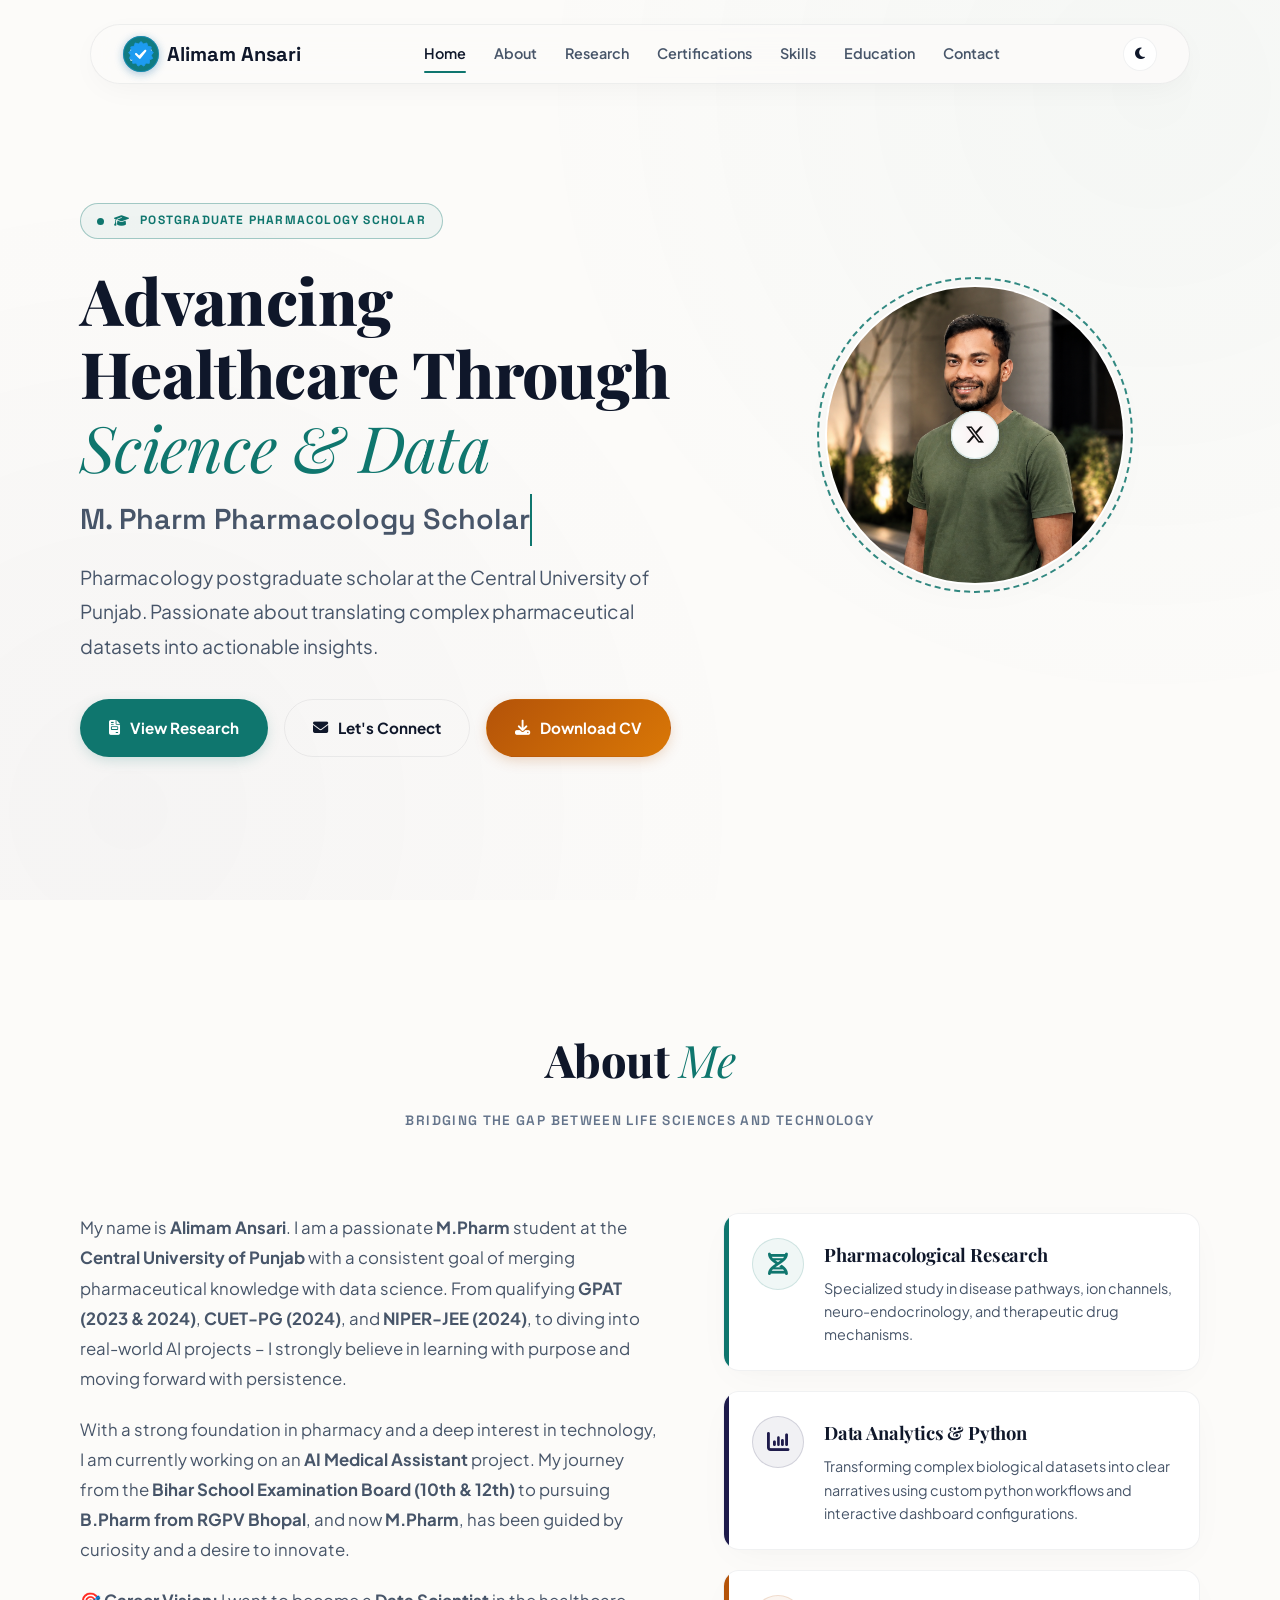
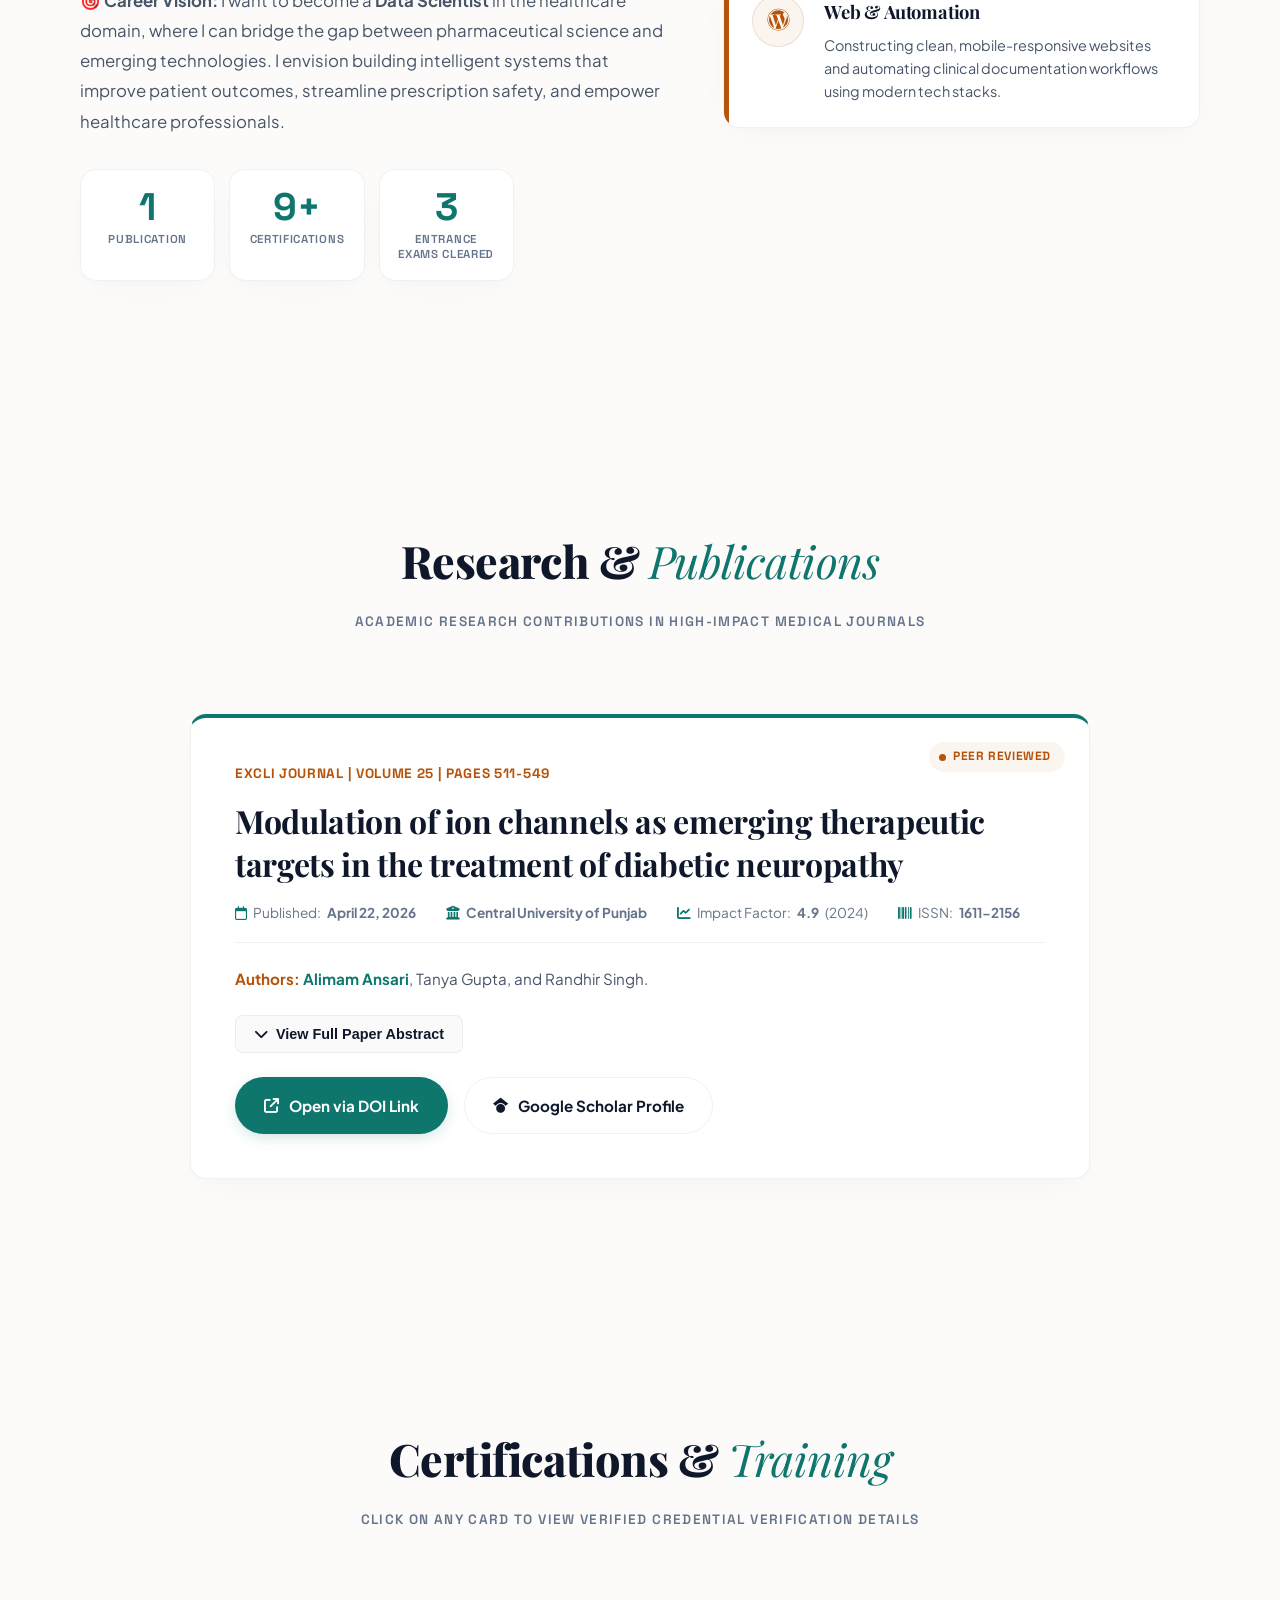
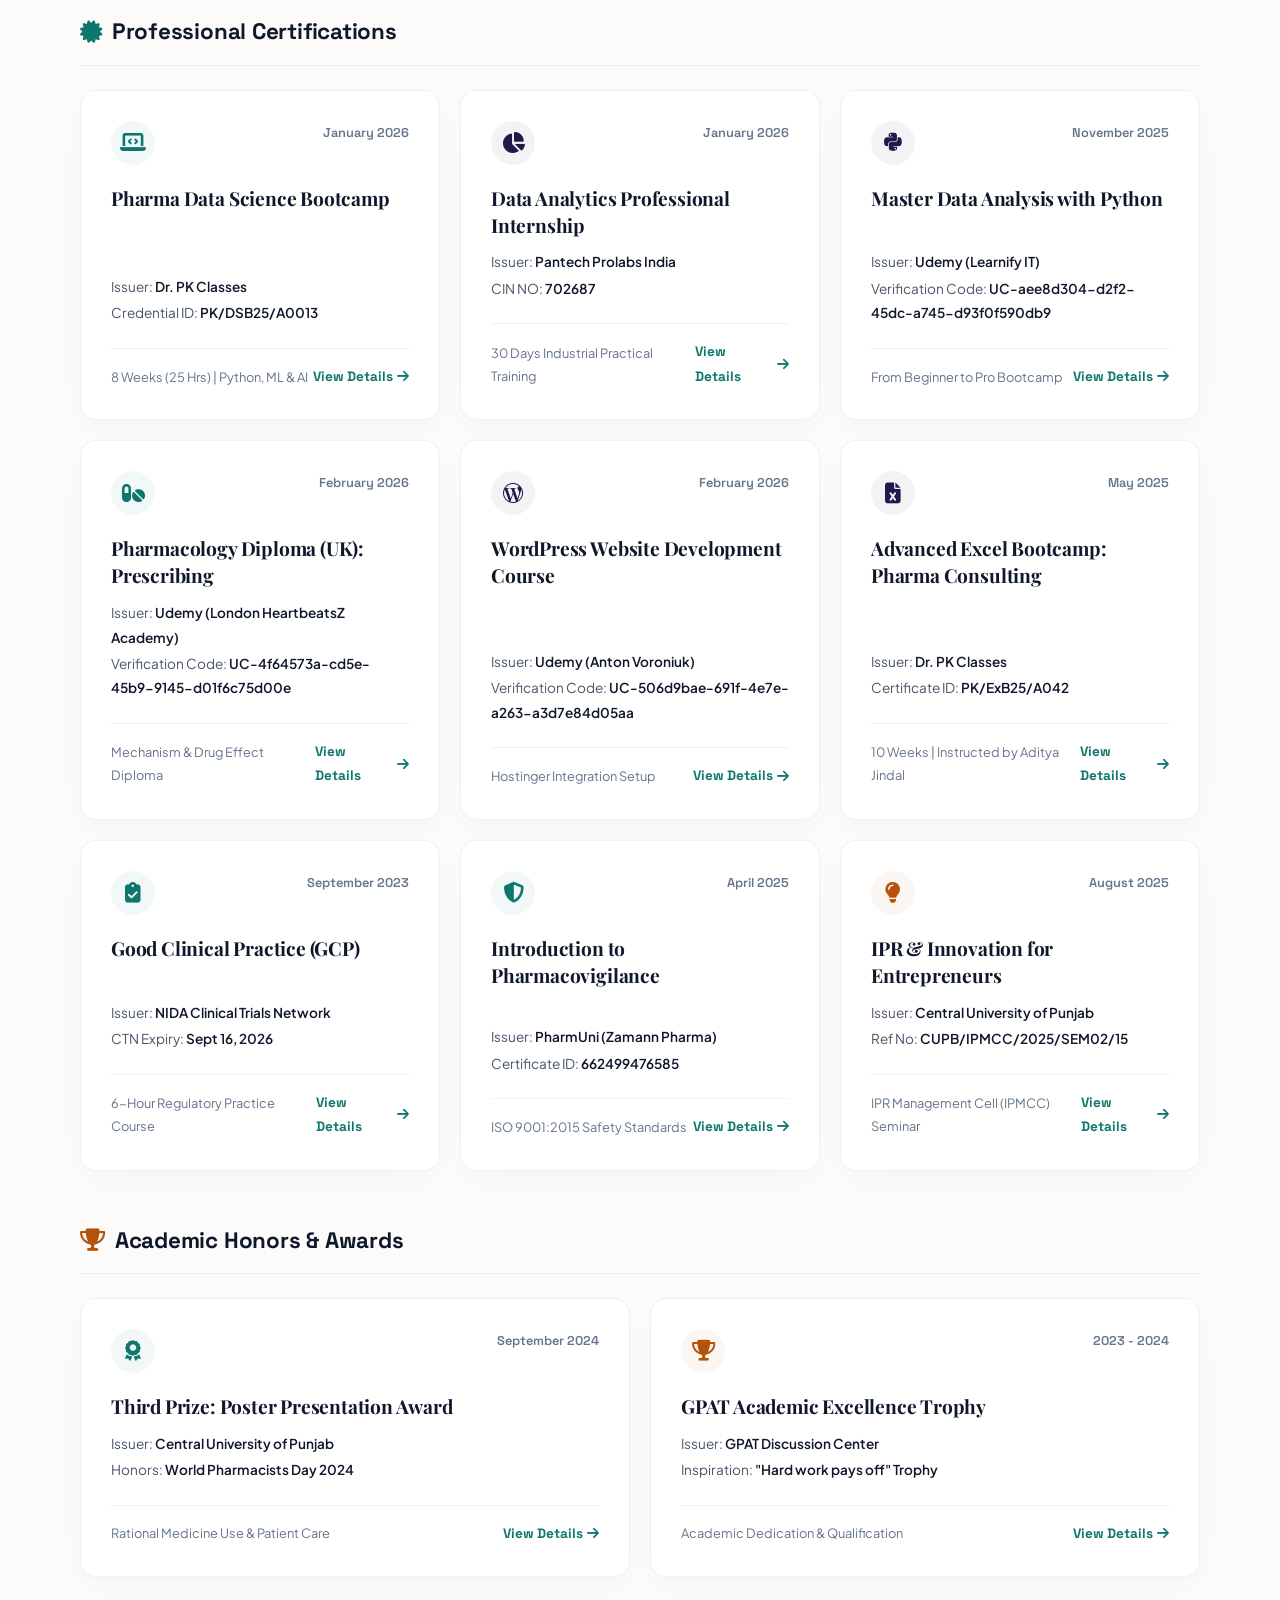
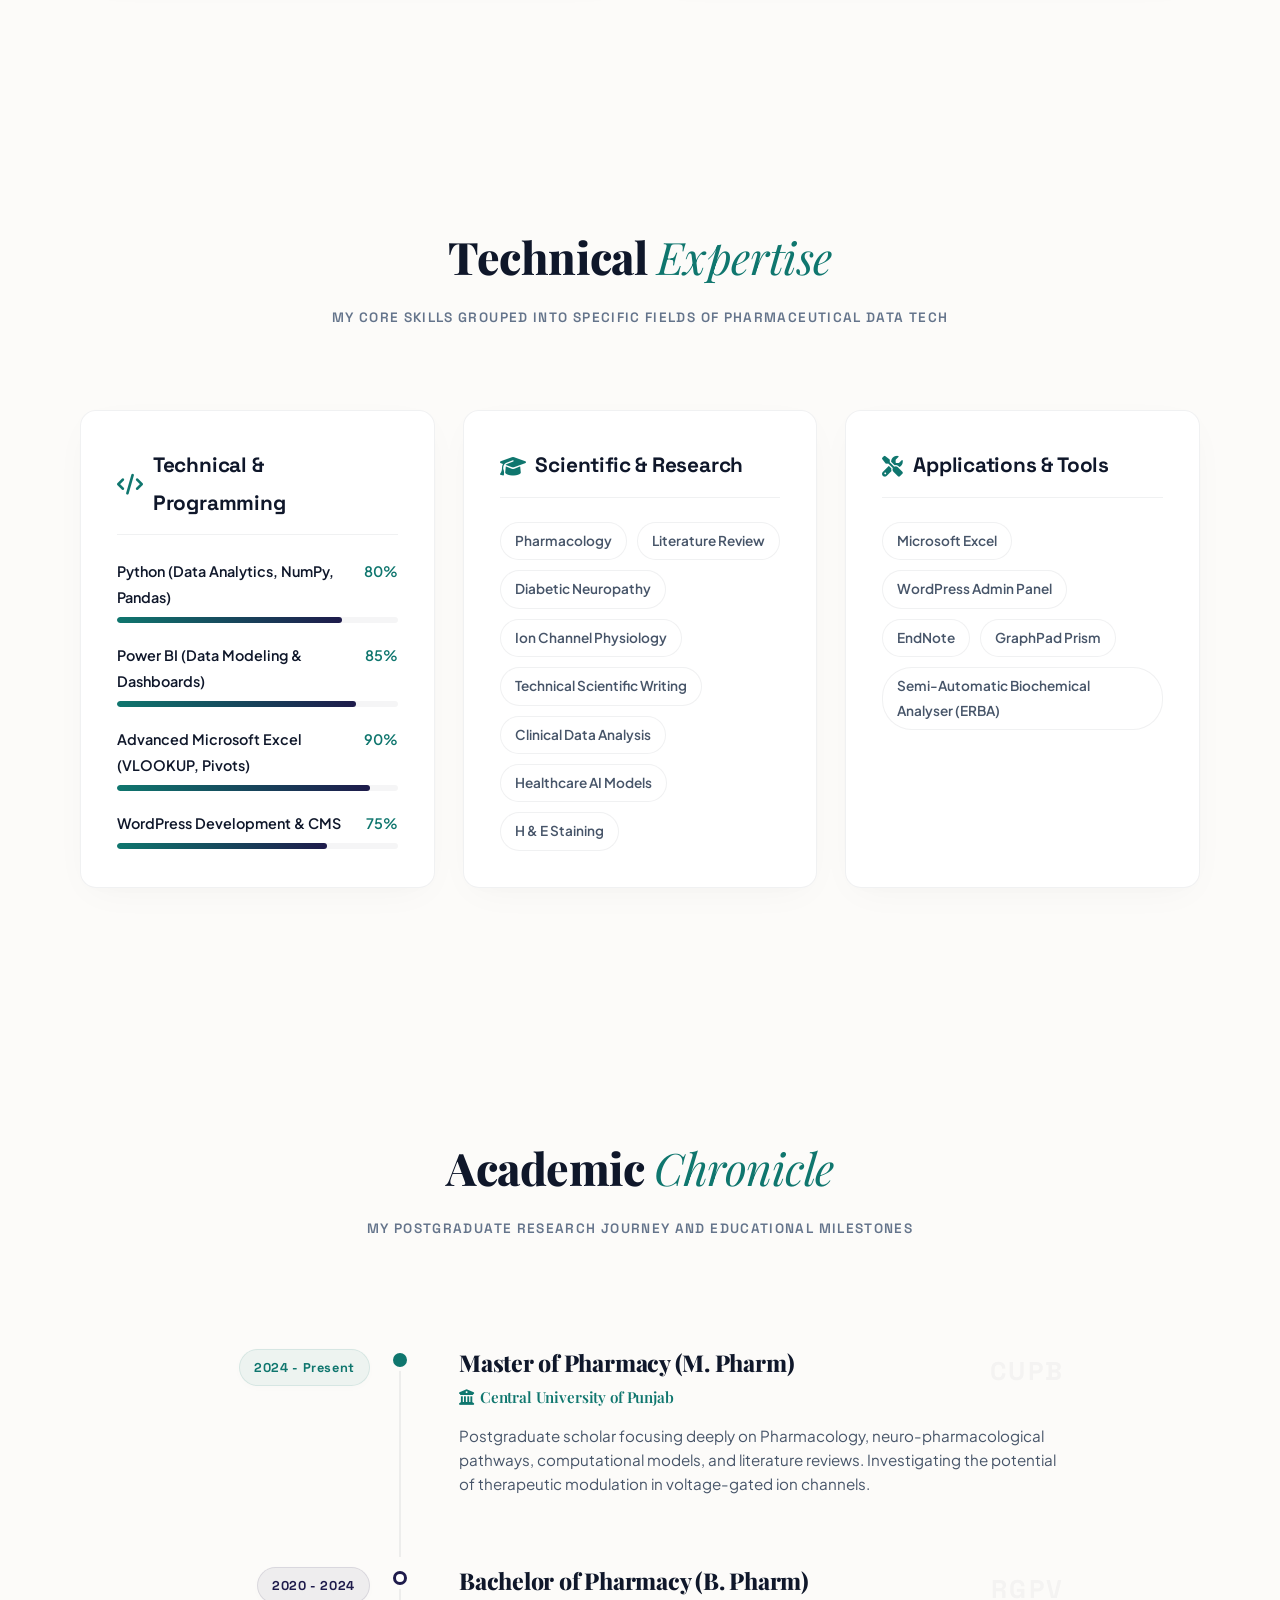
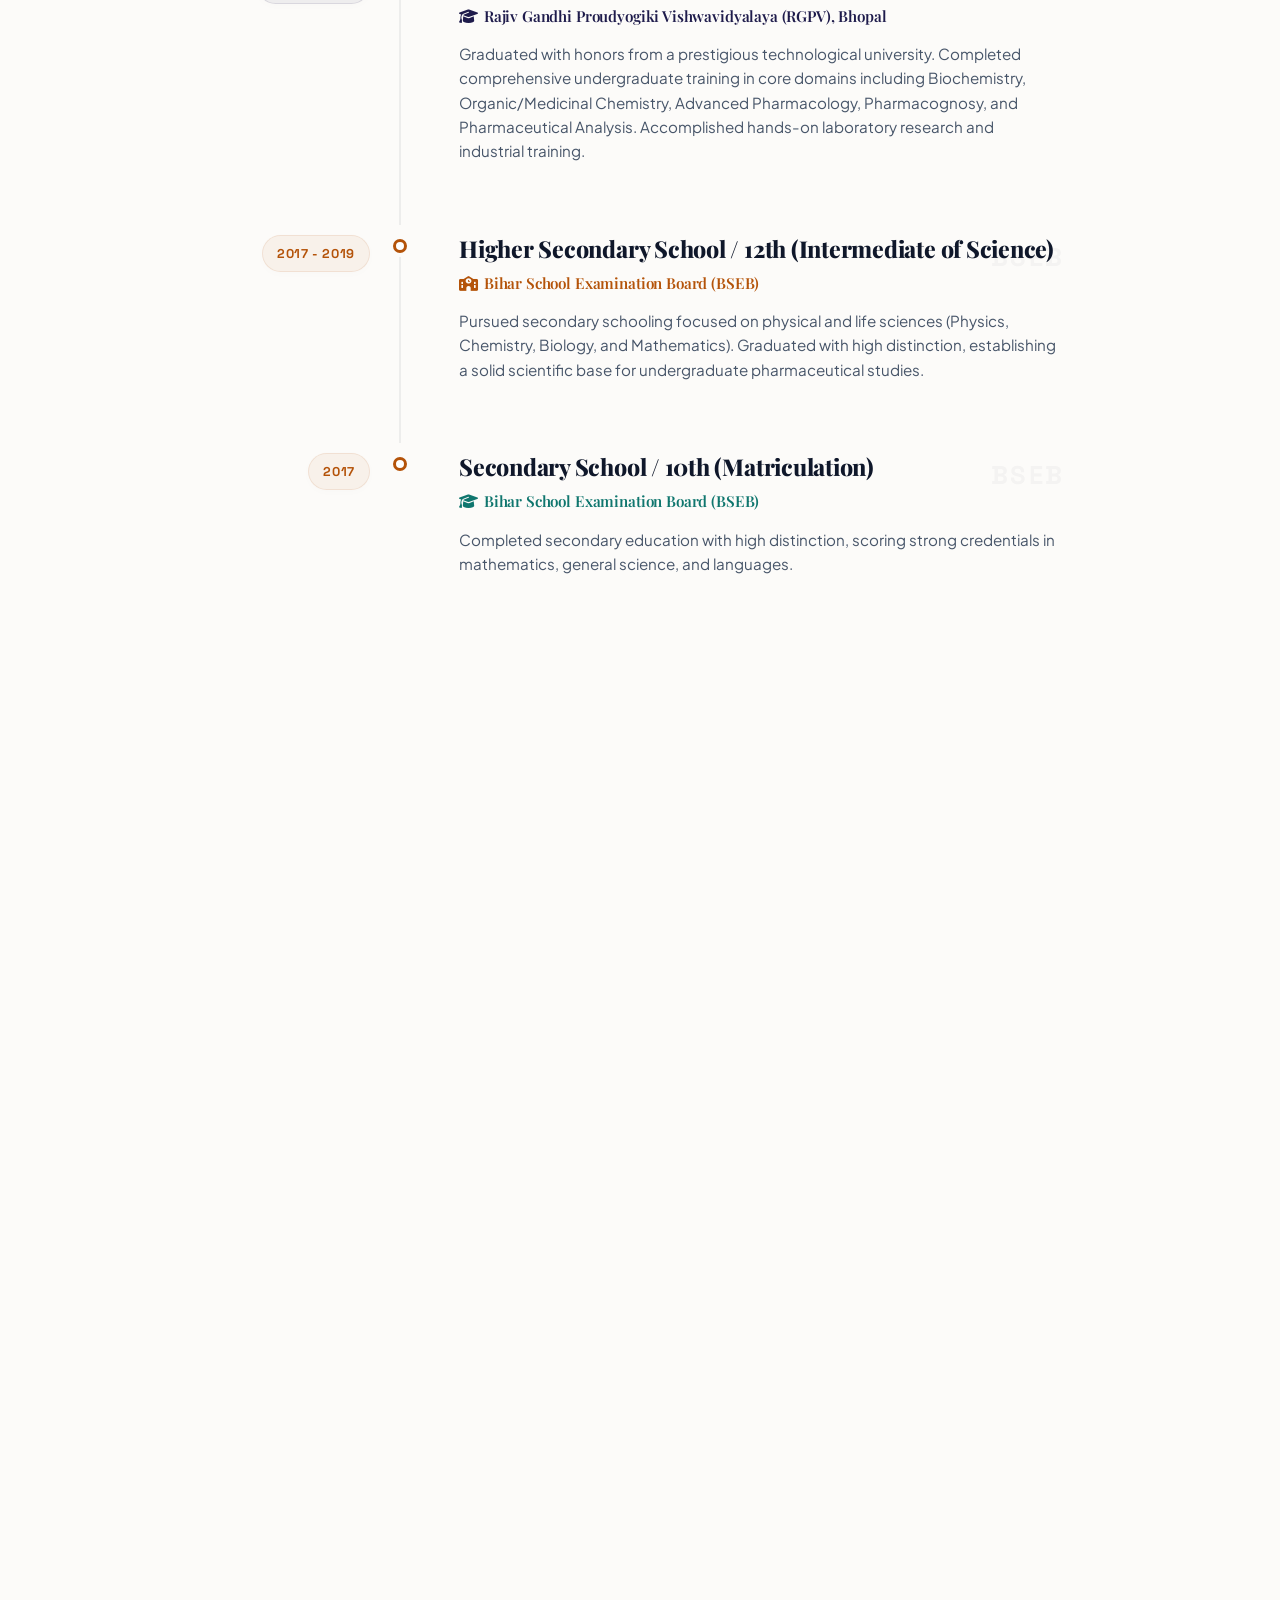
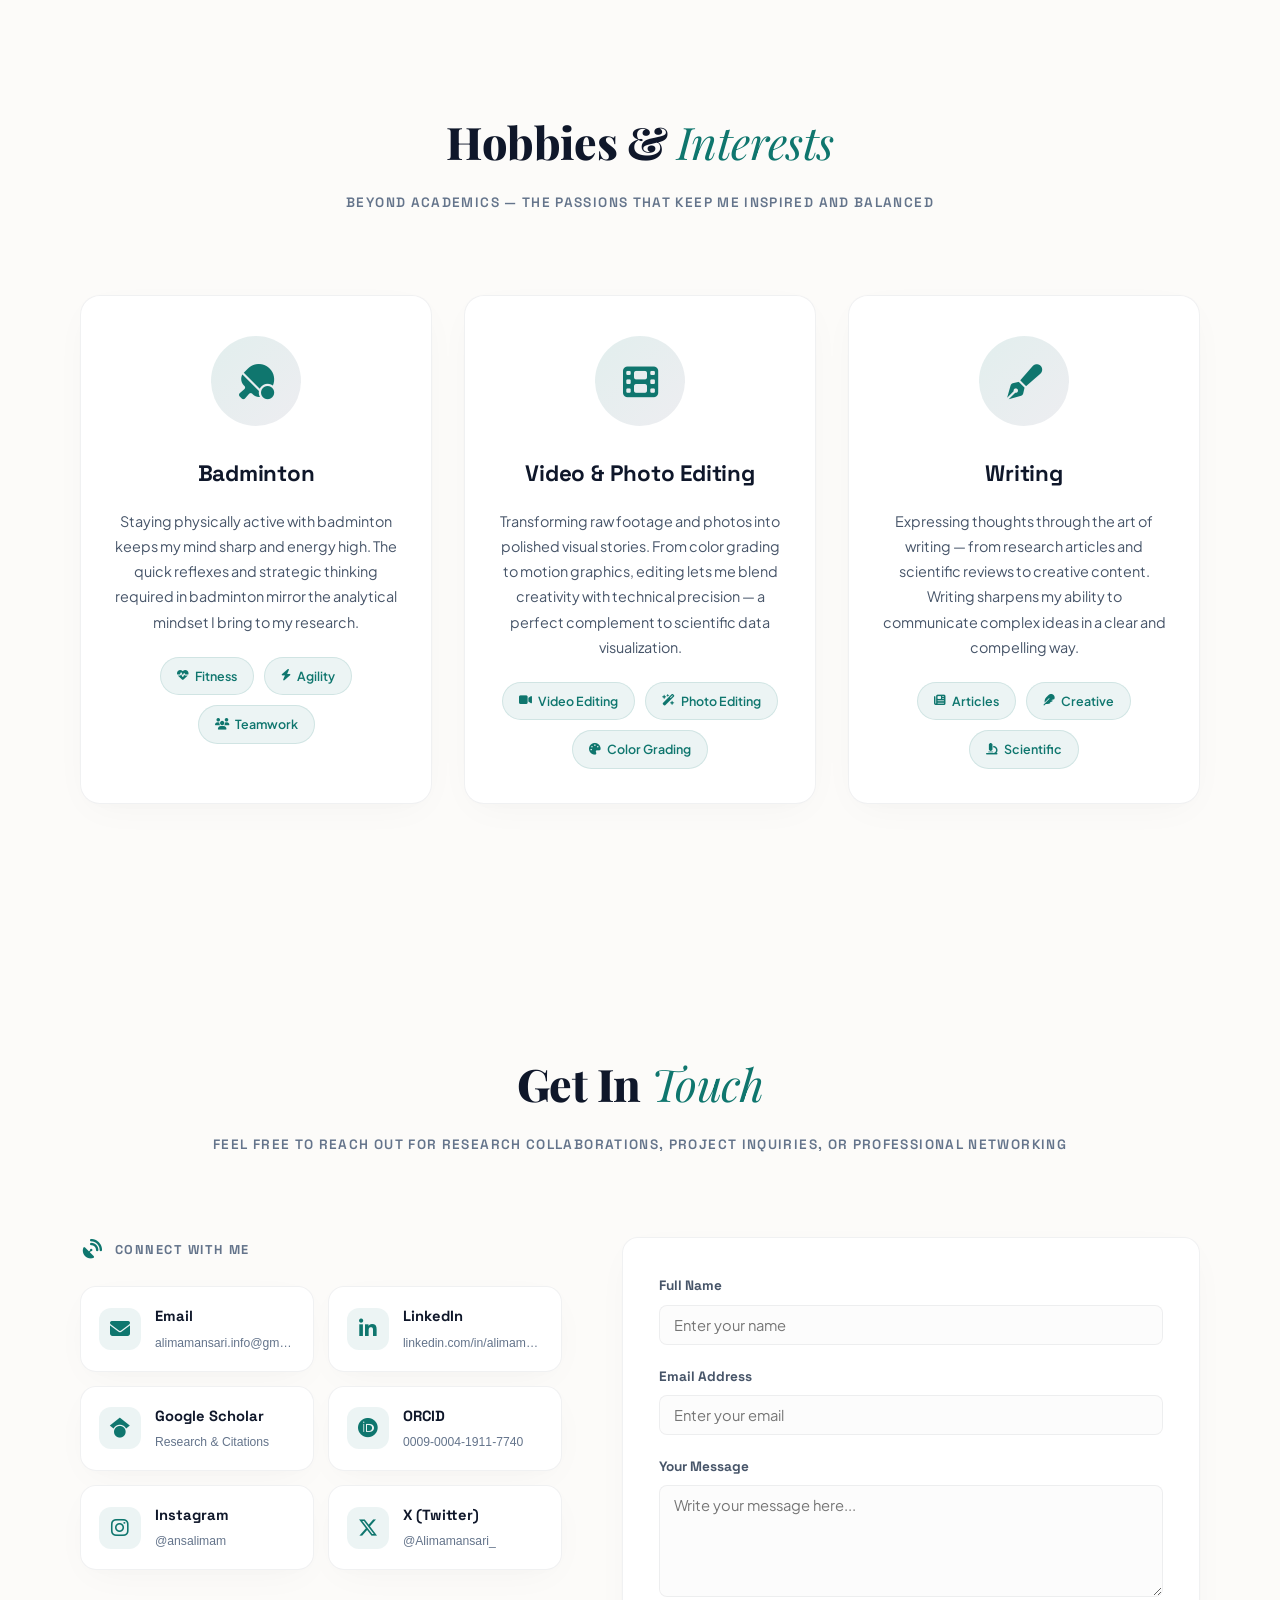
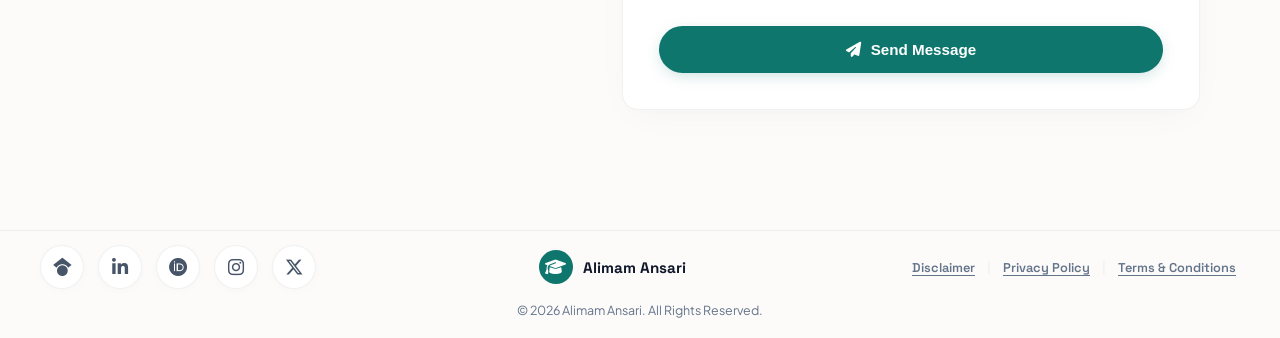
==== index.html @ 68d2ac51 "Fixed coin flip to guarantee Verified Tick shows on flip with silver shine" ====
<!DOCTYPE html>
<html lang="en" data-theme="light">
<head>
    <meta charset="UTF-8">
    <meta name="viewport" content="width=device-width, initial-scale=1.0">

    <!-- ═══ PRIMARY SEO ═══ -->
    <title>Alimam Ansari | Pharmacology Scholar & Healthcare Data Scientist</title>
    <meta name="description" content="Alimam Ansari — M.Pharm Pharmacology Scholar at Central University of Punjab. Published researcher (EXCLI Journal, IF 4.9), Data Analytics Specialist. Bridging pharmaceutical science with AI and data-driven healthcare innovation.">
    <meta name="keywords" content="Alimam Ansari, Pharmacology, M.Pharm, Central University of Punjab, CUPB, Data Science, Healthcare AI, EXCLI Journal, Drug Discovery, Python, Power BI, Diabetic Neuropathy, Ion Channels, Pharmaceutical Research, GPAT, NIPER">
    <meta name="author" content="Alimam Ansari">
    <meta name="robots" content="index, follow">
    <meta name="theme-color" content="#0d9488">
    <link rel="canonical" href="https://alimamansari.in/">

    <!-- ═══ OPEN GRAPH — Facebook / WhatsApp / LinkedIn ═══ -->
    <meta property="og:type" content="website">
    <meta property="og:url" content="https://alimamansari.in/">
    <meta property="og:title" content="Alimam Ansari | Pharmacology Scholar & Healthcare Data Scientist">
    <meta property="og:description" content="Published M.Pharm researcher at CUPB. EXCLI Journal publication (IF 4.9). Specializing in ion channel pharmacology, data analytics, and healthcare AI.">
    <meta property="og:image" content="https://alimamansari.in/og-image.jpg">
    <meta property="og:image:width" content="1200">
    <meta property="og:image:height" content="630">
    <meta property="og:locale" content="en_IN">
    <meta property="og:site_name" content="Alimam Ansari Portfolio">

    <!-- ═══ TWITTER / X CARD ═══ -->
    <meta name="twitter:card" content="summary_large_image">
    <meta name="twitter:site" content="@Alimamansari_">
    <meta name="twitter:creator" content="@Alimamansari_">
    <meta name="twitter:title" content="Alimam Ansari | Pharmacology Scholar & Healthcare Data Scientist">
    <meta name="twitter:description" content="Published M.Pharm researcher at CUPB. EXCLI Journal (IF 4.9). Ion channel pharmacology, data analytics & healthcare AI.">
    <meta name="twitter:image" content="https://alimamansari.in/og-image.jpg">

    <!-- ═══ STRUCTURED DATA — Google Rich Results ═══ -->
    <script type="application/ld+json">
    {
        "@context": "https://schema.org",
        "@type": "Person",
        "name": "Alimam Ansari",
        "jobTitle": "Postgraduate Pharmacology Scholar & Data Analytics Specialist",
        "affiliation": {
            "@type": "EducationalOrganization",
            "name": "Central University of Punjab",
            "url": "https://cup.edu.in"
        },
        "url": "https://alimamansari.in/",
        "email": "alimamansari.info@gmail.com",
        "sameAs": [
            "https://www.linkedin.com/in/alimamansari",
            "https://scholar.google.com/citations?user=j1bu0HcAAAAJ",
            "https://orcid.org/0009-0004-1911-7740",
            "https://x.com/Alimamansari_",
            "https://www.instagram.com/ansalimam"
        ],
        "knowsAbout": ["Pharmacology", "Data Science", "Healthcare AI", "Ion Channel Biology", "Python", "Power BI"],
        "alumniOf": {
            "@type": "EducationalOrganization",
            "name": "Rajiv Gandhi Proudyogiki Vishwavidyalaya",
            "url": "https://www.rgpv.ac.in"
        }
    }
    </script>

    <!-- Font Awesome Icons -->
    <link rel="stylesheet" href="https://cdnjs.cloudflare.com/ajax/libs/font-awesome/6.5.2/css/all.min.css">
    <!-- Custom CSS Styling -->
    <link rel="stylesheet" href="styles.css?v=1.0.9">
</head>
<body>

    <!-- Ambient Animated Mesh Background -->
    <div class="mesh-bg">
        <div class="mesh-circle circle-1"></div>
        <div class="mesh-circle circle-2"></div>
        <div class="mesh-circle circle-3"></div>
    </div>

    <!-- Scroll Progress Bar -->
    <div class="scroll-progress-bar" id="scrollProgressBar"></div>

    <!-- Back to Top Button -->
    <button class="back-to-top" id="backToTop" title="Back to top">
        <i class="fa-solid fa-arrow-up"></i>
    </button>

    <!-- Navigation Header -->
    <header class="header" id="header">
        <a href="#hero" class="logo">
            <div class="logo-flipper" aria-label="Alimam Ansari Emblem">
                <div class="flipper-inner">
                    <div class="flipper-front" title="Pharmacology Scholar">
                        <i class="fa-solid fa-graduation-cap"></i>
                    </div>
                    <div class="flipper-back" title="Verified Profile">
                        <svg viewBox="0 0 24 24" aria-label="Verified account" role="img" width="26" height="26" style="flex-shrink: 0;"><polygon fill="#1d9bf0" stroke="#1d9bf0" stroke-width="0.8" stroke-linejoin="round" points="12,0.5 14.27,2.78 17.34,1.82 18.3,4.89 21.46,5.47 20.88,8.63 23.42,10.61 21.43,13.15 22.75,16.08 19.82,17.4 19.63,20.61 16.41,20.41 14.75,23.17 12,21.5 9.25,23.17 7.59,20.41 4.37,20.61 4.18,17.4 1.25,16.08 2.57,13.15 0.58,10.61 3.12,8.63 2.54,5.47 5.7,4.89 6.66,1.82 9.73,2.78"></polygon><path fill="#ffffff" d="M10.2,16.2l-3.5-3.5c-0.4-0.4-0.4-1,0-1.4s1-0.4,1.4,0l2.1,2.1l5.1-5.1c0.4-0.4,1-0.4,1.4,0 s0.4,1,0,1.4L11.6,16.2C11.2,16.6,10.6,16.6,10.2,16.2z"></path></svg>
                        <div class="flipper-shine"></div>
                    </div>
                </div>
            </div>
            <span>Alimam Ansari</span>
        </a>
        
        <nav class="nav" id="nav-menu">
            <a href="#hero" class="nav-link active">Home</a>
            <a href="#about" class="nav-link">About</a>
            <a href="#research" class="nav-link">Research</a>
            <a href="#certifications" class="nav-link">Certifications</a>
            <a href="#skills" class="nav-link">Skills</a>
            <a href="#education" class="nav-link">Education</a>
            <a href="#contact" class="nav-link">Contact</a>
        </nav>

        <div style="display: flex; align-items: center; gap: 16px;">
            <button class="theme-toggle-btn" id="theme-toggle" aria-label="Toggle dark/light theme">
                <i class="fa-solid fa-moon" id="theme-icon"></i>
            </button>
            
            <button class="hamburger" id="hamburger-menu" aria-label="Toggle mobile navigation">
                <span></span>
                <span></span>
                <span></span>
            </button>
        </div>
    </header>

    <!-- Hero Section (Editorial Split Grid Layout) -->
    <section class="hero-sec" id="hero">
        <div class="hero-content">
            <div class="hero-badge">
                <i class="fa-solid fa-graduation-cap" style="color: var(--color-primary);"></i> Postgraduate Pharmacology Scholar
            </div>
            <h1 class="hero-title">Advancing Healthcare Through <span>Science & Data</span></h1>
            
            <div class="typewriter-wrapper">
                <span class="typewriter-text" id="typewriter"></span>
            </div>
            
            <p class="hero-desc">
                Pharmacology postgraduate scholar at the Central University of Punjab. Passionate about translating complex pharmaceutical datasets into actionable insights.
            </p>
            
            <div style="display: flex; flex-wrap: wrap; gap: 16px;">
                <a href="#research" class="btn btn-primary">
                    <i class="fa-solid fa-file-invoice"></i> View Research
                </a>
                <a href="#contact" class="btn btn-outline">
                    <i class="fa-solid fa-envelope"></i> Let's Connect
                </a>
                <a href="cv.pdf" download="Alimam_Ansari_CV.pdf" class="btn btn-cv">
                    <i class="fa-solid fa-download"></i> Download CV
                </a>
            </div>
            

        </div>

        <!-- Right Column Overlapping Profile Portrait Image Frame -->
        <div class="hero-graphic-container">
            <div class="profile-image-frame">
                <!-- Inner wrap to enable overflow: hidden and premium shine sweeps without clipping orbiting socials -->
                <div class="profile-img-wrap">
                    <!-- Displays real photo if named profile.PNG is placed in same directory -->
                    <img src="profile.PNG" alt="Alimam Ansari" class="profile-img" onerror="this.style.display='none'; document.getElementById('profile-placeholder').style.display='flex';">
                    
                    <!-- Fallback elegant placeholder monogram in case profile.PNG is missing initially -->
                    <div class="profile-img-placeholder" id="profile-placeholder" style="display: none;">
                        <i class="fa-solid fa-user-tie"></i>
                        <span>Photo Placeholder</span>
                        <small>Name your photo as "profile.PNG"</small>
                    </div>
                </div>
                
                <div class="profile-frame-bg"></div>

                <!-- Orbiting Social Icons Clinging directly to Profile Frame -->
                <div class="orbiting-socials">
                    <div class="orbit-slot scholar-slot">
                        <a href="https://scholar.google.com/citations?user=j1bu0HcAAAAJ&hl=en" target="_blank" rel="noopener noreferrer" class="orbit-icon scholar" title="Google Scholar">
                            <i class="fa-brands fa-google-scholar"></i>
                        </a>
                    </div>
                    <div class="orbit-slot linkedin-slot">
                        <a href="https://www.linkedin.com/in/alimamansari" target="_blank" rel="noopener noreferrer" class="orbit-icon linkedin" title="LinkedIn">
                            <i class="fa-brands fa-linkedin-in"></i>
                        </a>
                    </div>
                    <div class="orbit-slot orcid-slot">
                        <a href="https://orcid.org/0009-0004-1911-7740" target="_blank" rel="noopener noreferrer" class="orbit-icon orcid" title="ORCID">
                            <i class="fa-brands fa-orcid"></i>
                        </a>
                    </div>
                    <div class="orbit-slot instagram-slot">
                        <a href="https://www.instagram.com/ansalimam" target="_blank" rel="noopener noreferrer" class="orbit-icon instagram" title="Instagram">
                            <i class="fa-brands fa-instagram"></i>
                        </a>
                    </div>
                    <div class="orbit-slot x-slot">
                        <a href="https://x.com/Alimamansari_" target="_blank" rel="noopener noreferrer" class="orbit-icon x" title="X (Twitter)">
                            <i class="fa-brands fa-x-twitter"></i>
                        </a>
                    </div>
                </div>
            </div>
        </div>
    </section>

    <!-- About Section -->
    <section class="section" id="about">
        <h2 class="section-title">About <span>Me</span></h2>
        <div class="section-subtitle">Bridging the gap between Life Sciences and Technology</div>
        
        <div class="about-grid">
            <div class="about-text">
                <p>
                    My name is <strong>Alimam Ansari</strong>. I am a passionate <strong>M.Pharm</strong> student at the <strong>Central University of Punjab</strong> with a consistent goal of merging pharmaceutical knowledge with data science. From qualifying <strong>GPAT (2023 & 2024)</strong>, <strong>CUET-PG (2024)</strong>, and <strong>NIPER-JEE (2024)</strong>, to diving into real-world AI projects – I strongly believe in learning with purpose and moving forward with persistence.
                </p>
                <p>
                    With a strong foundation in pharmacy and a deep interest in technology, I am currently working on an <strong>AI Medical Assistant</strong> project. My journey from the <strong>Bihar School Examination Board (10th & 12th)</strong> to pursuing <strong>B.Pharm from RGPV Bhopal</strong>, and now <strong>M.Pharm</strong>, has been guided by curiosity and a desire to innovate.
                </p>
                <p>
                    <strong>🎯 Career Vision:</strong> I want to become a <strong>Data Scientist</strong> in the healthcare domain, where I can bridge the gap between pharmaceutical science and emerging technologies. I envision building intelligent systems that improve patient outcomes, streamline prescription safety, and empower healthcare professionals.
                </p>
                
                <!-- Animated Stats Counter Row -->
                <div class="stats-counter-row">
                    <div class="stat-counter-box glass-card">
                        <div class="stat-number" data-target="1" data-suffix="">0</div>
                        <div class="stat-label">Publication</div>
                    </div>
                    <div class="stat-counter-box glass-card">
                        <div class="stat-number" data-target="9" data-suffix="+">0</div>
                        <div class="stat-label">Certifications</div>
                    </div>
                    <div class="stat-counter-box glass-card">
                        <div class="stat-number" data-target="3" data-suffix="">0</div>
                        <div class="stat-label">Entrance Exams Cleared</div>
                    </div>
                </div>
            </div>
            
            <div class="about-features">
                <div class="feature-item glass-card">
                    <div class="feature-icon">
                        <i class="fa-solid fa-dna"></i>
                    </div>
                    <div class="feature-content">
                        <h4>Pharmacological Research</h4>
                        <p>Specialized study in disease pathways, ion channels, neuro-endocrinology, and therapeutic drug mechanisms.</p>
                    </div>
                </div>
                
                <div class="feature-item glass-card">
                    <div class="feature-icon">
                        <i class="fa-solid fa-chart-column"></i>
                    </div>
                    <div class="feature-content">
                        <h4>Data Analytics & Python</h4>
                        <p>Transforming complex biological datasets into clear narratives using custom python workflows and interactive dashboard configurations.</p>
                    </div>
                </div>
                
                <div class="feature-item glass-card">
                    <div class="feature-icon">
                        <i class="fa-brands fa-wordpress"></i>
                    </div>
                    <div class="feature-content">
                        <h4>Web & Automation</h4>
                        <p>Constructing clean, mobile-responsive websites and automating clinical documentation workflows using modern tech stacks.</p>
                    </div>
                </div>
            </div>
        </div>
    </section>

    <!-- Research Spotlight Section -->
    <section class="section" id="research">
        <h2 class="section-title">Research & <span>Publications</span></h2>
        <div class="section-subtitle">Academic research contributions in high-impact medical journals</div>
        
        <div class="research-container">
            <div class="publication-card glass-card">
                <span class="publication-badge">Peer Reviewed</span>
                <div class="publication-journal">EXCLI Journal | Volume 25 | Pages 511-549</div>
                <h3 class="publication-title">
                    Modulation of ion channels as emerging therapeutic targets in the treatment of diabetic neuropathy
                </h3>
                
                <div class="publication-meta">
                    <span><i class="fa-regular fa-calendar"></i> Published: <strong>April 22, 2026</strong></span>
                    <span><i class="fa-solid fa-building-columns"></i> <strong>Central University of Punjab</strong></span>
                    <span><i class="fa-solid fa-chart-line"></i> Impact Factor: <strong>4.9</strong> (2024)</span>
                    <span><i class="fa-solid fa-barcode"></i> ISSN: <strong>1611-2156</strong></span>
                </div>
                
                <div class="publication-authors">
                    <strong class="authors-label">Authors:</strong> <strong>Alimam Ansari</strong>, Tanya Gupta, and Randhir Singh.
                </div>
                
                <!-- Abstract Drawer -->
                <div class="abstract-drawer">
                    <button class="abstract-toggle-btn" id="abstract-toggle">
                        <i class="fa-solid fa-chevron-down"></i> View Full Paper Abstract
                    </button>
                    
                    <div class="abstract-content" id="abstract-drawer-content">
                        <div class="abstract-text-block">
                            <div class="abstract-title">Abstract Summary:</div>
                            <p>
                                Diabetic neuropathy (DN) represents a major long-term microvascular complication of diabetes mellitus, resulting in chronic neuropathic pain, sensory impairments, and patient discomfort. This comprehensive review examines the vital role of key ion channel families in sensory hyperexcitability and disease pathology. Specifically, voltage-gated sodium (Na<sub>v</sub>), calcium (Ca<sub>v</sub>), and potassium (K<sub>v</sub>) channel dysregulation, alongside TRP, P2X/P2Y, and PIEZO channels are investigated under conditions of sustained hyperglycemia and chronic oxidative stress.
                            </p>
                            <p>
                                Modern pharmacology is witnessing a pivotal transition from single-channel pharmaceutical blockades to synergistically optimized multi-target therapies (such as co-administering KCNQ activators with Na<sub>v</sub> inhibitors). The paper evaluates these clinical strategies alongside next-generation nanocarrier delivery methodologies and gene modulation techniques, offering a definitive therapeutic roadmap while highlighting persistent challenges in channel-selectivity and bio-distribution.
                            </p>
                        </div>
                    </div>
                </div>
                
                <div class="publication-actions">
                    <a href="https://doi.org/10.17179/excli2026-9383" target="_blank" rel="noopener noreferrer" class="btn btn-primary">
                        <i class="fa-solid fa-arrow-up-right-from-square"></i> Open via DOI Link
                    </a>
                    <a href="https://scholar.google.com/citations?user=j1bu0HcAAAAJ&hl=en" target="_blank" rel="noopener noreferrer" class="btn btn-outline">
                        <i class="fa-brands fa-google-scholar"></i> Google Scholar Profile
                    </a>
                </div>
            </div>
        </div>
    </section>

    <!-- Certifications Showcase Section -->
    <section class="section" id="certifications">
        <h2 class="section-title">Certifications & <span>Training</span></h2>
        <div class="section-subtitle">Click on any card to view verified credential verification details</div>
        
        <h3 class="subsection-title"><i class="fa-solid fa-certificate" style="color: var(--color-primary);"></i> Professional Certifications</h3>
        <div class="certifications-grid">
            <!-- Cert 1 -->
            <div class="cert-card glass-card" data-cert-index="1">
                <div class="cert-header">
                    <div class="cert-provider pharma">
                        <i class="fa-solid fa-laptop-code"></i>
                    </div>
                    <span class="cert-date">January 2026</span>
                </div>
                <h3 class="cert-title">Pharma Data Science Bootcamp</h3>
                <div class="cert-meta">
                    <p>Issuer: <span>Dr. PK Classes</span></p>
                    <p>Credential ID: <span>PK/DSB25/A0013</span></p>
                </div>
                <div class="cert-footer">
                    <span style="font-size: 0.8rem; color: var(--text-muted);">8 Weeks (25 Hrs) | Python, ML & AI</span>
                    <span class="cert-link">View Details <i class="fa-solid fa-arrow-right"></i></span>
                </div>
            </div>
            
            <!-- Cert 2 -->
            <div class="cert-card glass-card" data-cert-index="2">
                <div class="cert-header">
                    <div class="cert-provider tech">
                        <i class="fa-solid fa-chart-pie"></i>
                    </div>
                    <span class="cert-date">January 2026</span>
                </div>
                <h3 class="cert-title">Data Analytics Professional Internship</h3>
                <div class="cert-meta">
                    <p>Issuer: <span>Pantech Prolabs India</span></p>
                    <p>CIN NO: <span>702687</span></p>
                </div>
                <div class="cert-footer">
                    <span style="font-size: 0.8rem; color: var(--text-muted);">30 Days Industrial Practical Training</span>
                    <span class="cert-link">View Details <i class="fa-solid fa-arrow-right"></i></span>
                </div>
            </div>
            
            <!-- Cert 3 -->
            <div class="cert-card glass-card" data-cert-index="3">
                <div class="cert-header">
                    <div class="cert-provider tech">
                        <i class="fa-brands fa-python"></i>
                    </div>
                    <span class="cert-date">November 2025</span>
                </div>
                <h3 class="cert-title">Master Data Analysis with Python</h3>
                <div class="cert-meta">
                    <p>Issuer: <span>Udemy (Learnify IT)</span></p>
                    <p>Verification Code: <span>UC-aee8d304-d2f2-45dc-a745-d93f0f590db9</span></p>
                </div>
                <div class="cert-footer">
                    <span style="font-size: 0.8rem; color: var(--text-muted);">From Beginner to Pro Bootcamp</span>
                    <span class="cert-link">View Details <i class="fa-solid fa-arrow-right"></i></span>
                </div>
            </div>
            
            <!-- Cert 4 -->
            <div class="cert-card glass-card" data-cert-index="4">
                <div class="cert-header">
                    <div class="cert-provider pharma">
                        <i class="fa-solid fa-pills"></i>
                    </div>
                    <span class="cert-date">February 2026</span>
                </div>
                <h3 class="cert-title">Pharmacology Diploma (UK): Prescribing</h3>
                <div class="cert-meta">
                    <p>Issuer: <span>Udemy (London HeartbeatsZ Academy)</span></p>
                    <p>Verification Code: <span>UC-4f64573a-cd5e-45b9-9145-d01f6c75d00e</span></p>
                </div>
                <div class="cert-footer">
                    <span style="font-size: 0.8rem; color: var(--text-muted);">Mechanism & Drug Effect Diploma</span>
                    <span class="cert-link">View Details <i class="fa-solid fa-arrow-right"></i></span>
                </div>
            </div>
            
            <!-- Cert 5 -->
            <div class="cert-card glass-card" data-cert-index="5">
                <div class="cert-header">
                    <div class="cert-provider tech">
                        <i class="fa-brands fa-wordpress-simple"></i>
                    </div>
                    <span class="cert-date">February 2026</span>
                </div>
                <h3 class="cert-title">WordPress Website Development Course</h3>
                <div class="cert-meta">
                    <p>Issuer: <span>Udemy (Anton Voroniuk)</span></p>
                    <p>Verification Code: <span>UC-506d9bae-691f-4e7e-a263-a3d7e84d05aa</span></p>
                </div>
                <div class="cert-footer">
                    <span style="font-size: 0.8rem; color: var(--text-muted);">Hostinger Integration Setup</span>
                    <span class="cert-link">View Details <i class="fa-solid fa-arrow-right"></i></span>
                </div>
            </div>

            <!-- Cert 6 -->
            <div class="cert-card glass-card" data-cert-index="6">
                <div class="cert-header">
                    <div class="cert-provider tech">
                        <i class="fa-solid fa-file-excel"></i>
                    </div>
                    <span class="cert-date">May 2025</span>
                </div>
                <h3 class="cert-title">Advanced Excel Bootcamp: Pharma Consulting</h3>
                <div class="cert-meta">
                    <p>Issuer: <span>Dr. PK Classes</span></p>
                    <p>Certificate ID: <span>PK/ExB25/A042</span></p>
                </div>
                <div class="cert-footer">
                    <span style="font-size: 0.8rem; color: var(--text-muted);">10 Weeks | Instructed by Aditya Jindal</span>
                    <span class="cert-link">View Details <i class="fa-solid fa-arrow-right"></i></span>
                </div>
            </div>

            <!-- Cert 7 -->
            <div class="cert-card glass-card" data-cert-index="7">
                <div class="cert-header">
                    <div class="cert-provider pharma">
                        <i class="fa-solid fa-clipboard-check"></i>
                    </div>
                    <span class="cert-date">September 2023</span>
                </div>
                <h3 class="cert-title">Good Clinical Practice (GCP)</h3>
                <div class="cert-meta">
                    <p>Issuer: <span>NIDA Clinical Trials Network</span></p>
                    <p>CTN Expiry: <span>Sept 16, 2026</span></p>
                </div>
                <div class="cert-footer">
                    <span style="font-size: 0.8rem; color: var(--text-muted);">6-Hour Regulatory Practice Course</span>
                    <span class="cert-link">View Details <i class="fa-solid fa-arrow-right"></i></span>
                </div>
            </div>

            <!-- Cert 8 -->
            <div class="cert-card glass-card" data-cert-index="8">
                <div class="cert-header">
                    <div class="cert-provider pharma">
                        <i class="fa-solid fa-shield-halved"></i>
                    </div>
                    <span class="cert-date">April 2025</span>
                </div>
                <h3 class="cert-title">Introduction to Pharmacovigilance</h3>
                <div class="cert-meta">
                    <p>Issuer: <span>PharmUni (Zamann Pharma)</span></p>
                    <p>Certificate ID: <span>662499476585</span></p>
                </div>
                <div class="cert-footer">
                    <span style="font-size: 0.8rem; color: var(--text-muted);">ISO 9001:2015 Safety Standards</span>
                    <span class="cert-link">View Details <i class="fa-solid fa-arrow-right"></i></span>
                </div>
            </div>

            <!-- Cert 9 -->
            <div class="cert-card glass-card" data-cert-index="9">
                <div class="cert-header">
                    <div class="cert-provider">
                        <i class="fa-solid fa-lightbulb"></i>
                    </div>
                    <span class="cert-date">August 2025</span>
                </div>
                <h3 class="cert-title">IPR & Innovation for Entrepreneurs</h3>
                <div class="cert-meta">
                    <p>Issuer: <span>Central University of Punjab</span></p>
                    <p>Ref No: <span>CUPB/IPMCC/2025/SEM02/15</span></p>
                </div>
                <div class="cert-footer">
                    <span style="font-size: 0.8rem; color: var(--text-muted);">IPR Management Cell (IPMCC) Seminar</span>
                    <span class="cert-link">View Details <i class="fa-solid fa-arrow-right"></i></span>
                </div>
            </div>
        </div>

        <h3 class="subsection-title" style="margin-top: 50px;"><i class="fa-solid fa-trophy" style="color: var(--color-accent);"></i> Academic Honors & Awards</h3>
        <div class="certifications-grid">
            <!-- Award 10 -->
            <div class="cert-card glass-card" data-cert-index="10">
                <div class="cert-header">
                    <div class="cert-provider pharma">
                        <i class="fa-solid fa-award"></i>
                    </div>
                    <span class="cert-date">September 2024</span>
                </div>
                <h3 class="cert-title">Third Prize: Poster Presentation Award</h3>
                <div class="cert-meta">
                    <p>Issuer: <span>Central University of Punjab</span></p>
                    <p>Honors: <span>World Pharmacists Day 2024</span></p>
                </div>
                <div class="cert-footer">
                    <span style="font-size: 0.8rem; color: var(--text-muted);">Rational Medicine Use & Patient Care</span>
                    <span class="cert-link">View Details <i class="fa-solid fa-arrow-right"></i></span>
                </div>
            </div>

            <!-- Award 11 -->
            <div class="cert-card glass-card" data-cert-index="11">
                <div class="cert-header">
                    <div class="cert-provider">
                        <i class="fa-solid fa-trophy"></i>
                    </div>
                    <span class="cert-date">2023 - 2024</span>
                </div>
                <h3 class="cert-title">GPAT Academic Excellence Trophy</h3>
                <div class="cert-meta">
                    <p>Issuer: <span>GPAT Discussion Center</span></p>
                    <p>Inspiration: <span>"Hard work pays off" Trophy</span></p>
                </div>
                <div class="cert-footer">
                    <span style="font-size: 0.8rem; color: var(--text-muted);">Academic Dedication & Qualification</span>
                    <span class="cert-link">View Details <i class="fa-solid fa-arrow-right"></i></span>
                </div>
            </div>
        </div>
    </section>

    <!-- Certification Modal Overlay -->
    <div class="modal-overlay" id="cert-modal">
        <div class="modal-card">
            <button class="modal-close-btn" id="modal-close" aria-label="Close modal">
                <i class="fa-solid fa-xmark"></i>
            </button>
            <div class="modal-icon-wrap" id="modal-icon">
                <i class="fa-solid fa-certificate"></i>
            </div>
            <h3 class="modal-title" id="modal-title">Certificate Title</h3>
            <div class="modal-issuer" id="modal-issuer">Issuer Name</div>
            
            <div class="modal-details">
                <p><strong>Issued On:</strong> <span id="modal-date">Date</span></p>
                <p><strong>Credential Code:</strong> <span id="modal-cred">Verification Code</span></p>
                <p><strong>Curriculum Scope:</strong> <span id="modal-scope">Scope details</span></p>
            </div>
            
            <button class="btn btn-primary" id="modal-action-btn" style="width: 100%; justify-content: center;">
                <i class="fa-solid fa-circle-check"></i> Close Credentials Inspection
            </button>
        </div>
    </div>

    <!-- Skills Showcase Section -->
    <section class="section" id="skills">
        <h2 class="section-title">Technical <span>Expertise</span></h2>
        <div class="section-subtitle">My core skills grouped into specific fields of pharmaceutical data tech</div>
        
        <div class="skills-container">

            <!-- Column 1: Technical & Programming -->
            <div class="skills-column glass-card">
                <h3><i class="fa-solid fa-code"></i> Technical &amp; Programming</h3>
                <div class="skill-list">
                    <div class="skill-item">
                        <div class="skill-info">
                            <span class="skill-name">Python (Data Analytics, NumPy, Pandas)</span>
                            <span class="skill-percentage">80%</span>
                        </div>
                        <div class="skill-bar">
                            <div class="skill-progress" data-width="80%"></div>
                        </div>
                    </div>

                    <div class="skill-item">
                        <div class="skill-info">
                            <span class="skill-name">Power BI (Data Modeling &amp; Dashboards)</span>
                            <span class="skill-percentage">85%</span>
                        </div>
                        <div class="skill-bar">
                            <div class="skill-progress" data-width="85%"></div>
                        </div>
                    </div>

                    <div class="skill-item">
                        <div class="skill-info">
                            <span class="skill-name">Advanced Microsoft Excel (VLOOKUP, Pivots)</span>
                            <span class="skill-percentage">90%</span>
                        </div>
                        <div class="skill-bar">
                            <div class="skill-progress" data-width="90%"></div>
                        </div>
                    </div>

                    <div class="skill-item">
                        <div class="skill-info">
                            <span class="skill-name">WordPress Development &amp; CMS</span>
                            <span class="skill-percentage">75%</span>
                        </div>
                        <div class="skill-bar">
                            <div class="skill-progress" data-width="75%"></div>
                        </div>
                    </div>
                </div>
            </div>

            <!-- Column 2: Scientific & Research -->
            <div class="skills-column glass-card">
                <h3><i class="fa-solid fa-graduation-cap"></i> Scientific &amp; Research</h3>
                <div class="tag-cloud">
                    <span class="tag-item">Pharmacology</span>
                    <span class="tag-item">Literature Review</span>
                    <span class="tag-item">Diabetic Neuropathy</span>
                    <span class="tag-item">Ion Channel Physiology</span>
                    <span class="tag-item">Technical Scientific Writing</span>
                    <span class="tag-item">Clinical Data Analysis</span>
                    <span class="tag-item">Healthcare AI Models</span>
                    <span class="tag-item">H &amp; E Staining</span>
                </div>
            </div>

            <!-- Column 3: Applications & Tools -->
            <div class="skills-column glass-card">
                <h3><i class="fa-solid fa-screwdriver-wrench"></i> Applications &amp; Tools</h3>
                <div class="tag-cloud">
                    <span class="tag-item">Microsoft Excel</span>
                    <span class="tag-item">WordPress Admin Panel</span>
                    <span class="tag-item">EndNote</span>
                    <span class="tag-item">GraphPad Prism</span>
                    <span class="tag-item">Semi-Automatic Biochemical Analyser (ERBA)</span>
                </div>
            </div>

        </div>
    </section>

    <!-- Education Timeline Section -->
    <section class="section" id="education">
        <h2 class="section-title">Academic <span>Chronicle</span></h2>
        <div class="section-subtitle">My postgraduate research journey and educational milestones</div>
        
        <div class="editorial-timeline">
            <!-- Timeline Item 1 -->
            <div class="edit-timeline-item cup-item">
                <div class="edit-timeline-year">
                    <span class="year-badge cup-year">2024 - Present</span>
                </div>
                <div class="edit-timeline-tracker">
                    <div class="edit-timeline-dot cup-dot"></div>
                </div>
                <div class="edit-timeline-details">
                    <span class="timeline-watermark">CUPB</span>
                    <h3 class="degree-title">Master of Pharmacy (M. Pharm)</h3>
                    <h4 class="school-name cup-name"><i class="fa-solid fa-building-columns"></i> Central University of Punjab</h4>
                    <p class="degree-desc">
                        Postgraduate scholar focusing deeply on Pharmacology, neuro-pharmacological pathways, computational models, and literature reviews. Investigating the potential of therapeutic modulation in voltage-gated ion channels.
                    </p>
                </div>
            </div>
            
            <!-- Timeline Item 2 -->
            <div class="edit-timeline-item rgpv-item">
                <div class="edit-timeline-year">
                    <span class="year-badge rgpv-year">2020 - 2024</span>
                </div>
                <div class="edit-timeline-tracker">
                    <div class="edit-timeline-dot rgpv-dot"></div>
                </div>
                <div class="edit-timeline-details">
                    <span class="timeline-watermark">RGPV</span>
                    <h3 class="degree-title">Bachelor of Pharmacy (B. Pharm)</h3>
                    <h4 class="school-name rgpv-name"><i class="fa-solid fa-graduation-cap"></i> Rajiv Gandhi Proudyogiki Vishwavidyalaya (RGPV), Bhopal</h4>
                    <p class="degree-desc">
                        Graduated with honors from a prestigious technological university. Completed comprehensive undergraduate training in core domains including Biochemistry, Organic/Medicinal Chemistry, Advanced Pharmacology, Pharmacognosy, and Pharmaceutical Analysis. Accomplished hands-on laboratory research and industrial training.
                    </p>
                </div>
            </div>

            <!-- Timeline Item 3 -->
            <div class="edit-timeline-item bseb-item">
                <div class="edit-timeline-year">
                    <span class="year-badge bseb-year">2017 - 2019</span>
                </div>
                <div class="edit-timeline-tracker">
                    <div class="edit-timeline-dot bseb-dot"></div>
                </div>
                <div class="edit-timeline-details">
                    <span class="timeline-watermark">BSEB</span>
                    <h3 class="degree-title">Higher Secondary School / 12th (Intermediate of Science)</h3>
                    <h4 class="school-name bseb-name"><i class="fa-solid fa-school"></i> Bihar School Examination Board (BSEB)</h4>
                    <p class="degree-desc">
                        Pursued secondary schooling focused on physical and life sciences (Physics, Chemistry, Biology, and Mathematics). Graduated with high distinction, establishing a solid scientific base for undergraduate pharmaceutical studies.
                    </p>
                </div>
            </div>

            <!-- Timeline Item 4 -->
            <div class="edit-timeline-item bseb-10-item">
                <div class="edit-timeline-year">
                    <span class="year-badge bseb-year">2017</span>
                </div>
                <div class="edit-timeline-tracker">
                    <div class="edit-timeline-dot bseb-dot"></div>
                </div>
                <div class="edit-timeline-details">
                    <span class="timeline-watermark">BSEB</span>
                    <h3 class="degree-title">Secondary School / 10th (Matriculation)</h3>
                    <h4 class="school-name bseb-name-10"><i class="fa-solid fa-graduation-cap"></i> Bihar School Examination Board (BSEB)</h4>
                    <p class="degree-desc">
                        Completed secondary education with high distinction, scoring strong credentials in mathematics, general science, and languages.
                    </p>
                </div>
            </div>
        </div>
    </section>

    <!-- Academic Endorsements (Testimonial) Section -->
    <section class="section" id="endorsements">
        <h2 class="section-title">Academic <span>Endorsements</span></h2>
        <div class="section-subtitle">What my professors, research guides, and mentors say about my work (Click cards to view full text)</div>
        
        <div class="endorsements-grid">
            <!-- Endorsement 1 -->
            <div class="endorsement-card glass-card clickable-endorsement" 
                 title="Click to read full recommendation"
                 data-full-quote="Alimam Ansari is academically sincere, disciplined, and actively involved in research-related activities. His behavior, attitude towards learning, and professional conduct are highly exemplary. He is hardworking, motivated, and exceptionally suitable for advanced academic and research-related opportunities."
                 data-mentor-name="Abhitinder Kumar"
                 data-mentor-title="Assistant Professor, Dept. of Pharmacology"
                 data-mentor-institution="<i class='fa-solid fa-building-columns'></i> Pragjyotishpur University, Guwahati"
                 data-mentor-avatar="AK">
                <div class="quote-icon"><i class="fa-solid fa-quote-left"></i></div>
                <p class="quote-text">
                    "Alimam is academically sincere, disciplined, and actively involved in research. His professional conduct and attitude towards learning are highly exemplary."
                </p>
                <div class="read-more-btn-wrap">
                    <span class="read-more-link">Read Full Endorsement <i class="fa-solid fa-arrow-right"></i></span>
                </div>
                <div class="mentor-info">
                    <div class="mentor-avatar">AK</div>
                    <div class="mentor-details">
                        <h4 class="mentor-name">Abhitinder Kumar</h4>
                        <p class="mentor-title">Assistant Professor, Dept. of Pharmacology</p>
                        <p class="mentor-institution"><i class="fa-solid fa-building-columns"></i> Pragjyotishpur University, Guwahati</p>
                    </div>
                </div>
            </div>

            <!-- Endorsement 2 (Tanya Gupta) -->
            <div class="endorsement-card glass-card clickable-endorsement" 
                 title="Click to read full recommendation"
                 data-full-quote="I am pleased to provide this academic endorsement for Mr. Alimam Ansari, whom I have had the privilege of mentoring during his M.Pharm studies and collaborating with as a labmate in our research group. During our association, I have observed Mr. Ansari to be a sincere, disciplined, and academically committed individual. His approach to research work has been methodical and thorough, demonstrating genuine intellectual curiosity and a strong work ethic. He consistently maintained professional conduct in the laboratory and academic settings, showing respect toward peers, faculty, and research protocols. As his mentor during M. Pharm, I found him to be receptive to guidance, eager to learn new techniques, and capable of working both independently and collaboratively within our research team. His dedication to academic and research-related activities, coupled with his systematic approach to problem-solving, reflects his potential for growth in advanced academic or research roles. Based on my firsthand experience working alongside him, I am confident in endorsing Mr. Alimam Ansari for academic and research-related opportunities. I believe he possesses the motivation, discipline, and professional attitude necessary to excel in his future endeavors."
                 data-mentor-name="Tanya Gupta"
                 data-mentor-title="PhD Scholar, DST INSPIRE Fellow"
                 data-mentor-institution="<i class='fa-solid fa-building-columns'></i> Central University of Punjab"
                 data-mentor-avatar="TG">
                <div class="quote-icon"><i class="fa-solid fa-quote-left"></i></div>
                <p class="quote-text">
                    "Alimam is a disciplined and academically committed researcher. His methodical approach, intellectual curiosity, and strong work ethic make him highly capable."
                </p>
                <div class="read-more-btn-wrap">
                    <span class="read-more-link">Read Full Endorsement <i class="fa-solid fa-arrow-right"></i></span>
                </div>
                <div class="mentor-info">
                    <div class="mentor-avatar">TG</div>
                    <div class="mentor-details">
                        <h4 class="mentor-name">Tanya Gupta</h4>
                        <p class="mentor-title">PhD Scholar, DST INSPIRE Fellow</p>
                        <p class="mentor-institution"><i class="fa-solid fa-building-columns"></i> Central University of Punjab</p>
                    </div>
                </div>
            </div>

            <!-- Endorsement 3 (Rishabh Chalotra) -->
            <div class="endorsement-card glass-card clickable-endorsement" 
                 title="Click to read full recommendation"
                 data-full-quote="I am pleased to endorse Mr. Alimam Ansari for academic and professional opportunities. He possesses a strong foundation in pharmaceutical sciences and has actively contributed to various scientific publications. Alongside his academic and research capabilities, he has developed notable expertise in computer technologies, artificial intelligence tools, and website development. His ability to combine scientific knowledge with modern technological solutions reflects his versatility, innovation, and problem-solving skills. I am confident that his multidisciplinary expertise and dedication will enable him to make valuable contributions in both research and technology-oriented environments."
                 data-mentor-name="Rishabh Chalotra"
                 data-mentor-title="Research Scholar, Dept. of Pharmacology"
                 data-mentor-institution="<i class='fa-solid fa-building-columns'></i> Central University of Punjab"
                 data-mentor-avatar="RC">
                <div class="quote-icon"><i class="fa-solid fa-quote-left"></i></div>
                <p class="quote-text">
                    "Alimam possesses a strong foundation in pharmaceutical sciences. His expertise in computer technologies, AI, and web development reflects remarkable versatility."
                </p>
                <div class="read-more-btn-wrap">
                    <span class="read-more-link">Read Full Endorsement <i class="fa-solid fa-arrow-right"></i></span>
                </div>
                <div class="mentor-info">
                    <div class="mentor-avatar">RC</div>
                    <div class="mentor-details">
                        <h4 class="mentor-name">Rishabh Chalotra</h4>
                        <p class="mentor-title">Research Scholar, Dept. of Pharmacology</p>
                        <p class="mentor-institution"><i class="fa-solid fa-building-columns"></i> Central University of Punjab</p>
                    </div>
                </div>
            </div>
        </div>
    </section>

    <!-- Hobbies & Interests Section -->
    <section class="section" id="hobbies">
        <h2 class="section-title">Hobbies & <span>Interests</span></h2>
        <div class="section-subtitle">Beyond academics — the passions that keep me inspired and balanced</div>

        <div class="hobbies-grid">

            <!-- Badminton Card -->
            <div class="hobby-card glass-card" data-hobby="badminton">
                <div class="hobby-icon-wrap">
                    <div class="hobby-icon-bg"></div>
                    <i class="fa-solid fa-table-tennis-paddle-ball hobby-icon"></i>
                </div>
                <h3 class="hobby-title">Badminton</h3>
                <p class="hobby-desc">Staying physically active with badminton keeps my mind sharp and energy high. The quick reflexes and strategic thinking required in badminton mirror the analytical mindset I bring to my research.</p>
                <div class="hobby-tags">
                    <span class="hobby-tag"><i class="fa-solid fa-heart-pulse"></i> Fitness</span>
                    <span class="hobby-tag"><i class="fa-solid fa-bolt"></i> Agility</span>
                    <span class="hobby-tag"><i class="fa-solid fa-users"></i> Teamwork</span>
                </div>
            </div>

            <!-- Video & Photo Editing Card -->
            <div class="hobby-card glass-card" data-hobby="editing">
                <div class="hobby-icon-wrap">
                    <div class="hobby-icon-bg"></div>
                    <i class="fa-solid fa-film hobby-icon"></i>
                </div>
                <h3 class="hobby-title">Video & Photo Editing</h3>
                <p class="hobby-desc">Transforming raw footage and photos into polished visual stories. From color grading to motion graphics, editing lets me blend creativity with technical precision — a perfect complement to scientific data visualization.</p>
                <div class="hobby-tags">
                    <span class="hobby-tag"><i class="fa-solid fa-video"></i> Video Editing</span>
                    <span class="hobby-tag"><i class="fa-solid fa-wand-magic-sparkles"></i> Photo Editing</span>
                    <span class="hobby-tag"><i class="fa-solid fa-palette"></i> Color Grading</span>
                </div>
            </div>

            <!-- Writing Card -->
            <div class="hobby-card glass-card" data-hobby="writing">
                <div class="hobby-icon-wrap">
                    <div class="hobby-icon-bg"></div>
                    <i class="fa-solid fa-pen-fancy hobby-icon"></i>
                </div>
                <h3 class="hobby-title">Writing</h3>
                <p class="hobby-desc">Expressing thoughts through the art of writing — from research articles and scientific reviews to creative content. Writing sharpens my ability to communicate complex ideas in a clear and compelling way.</p>
                <div class="hobby-tags">
                    <span class="hobby-tag"><i class="fa-solid fa-newspaper"></i> Articles</span>
                    <span class="hobby-tag"><i class="fa-solid fa-feather"></i> Creative</span>
                    <span class="hobby-tag"><i class="fa-solid fa-microscope"></i> Scientific</span>
                </div>
            </div>

        </div>
    </section>

    <!-- Contact Section -->
    <section class="section" id="contact">
        <h2 class="section-title">Get In <span>Touch</span></h2>
        <div class="section-subtitle">Feel free to reach out for research collaborations, project inquiries, or professional networking</div>
        
        <div class="contact-grid">
            <!-- Social Connect Cards Grid -->
            <div class="social-cards-wrap">
                <p class="social-connect-label"><i class="fa-solid fa-satellite-dish"></i> Connect With Me</p>
                <div class="social-cards-grid">

                    <!-- Email -->
                    <a href="mailto:alimamansari.info@gmail.com" class="social-card email-card glass-card">
                        <div class="social-card-icon">
                            <i class="fa-solid fa-envelope"></i>
                        </div>
                        <div class="social-card-info">
                            <span class="social-card-name">Email</span>
                            <span class="social-card-handle">alimamansari.info@gmail.com</span>
                        </div>
                        <span class="social-card-arrow"><i class="fa-solid fa-arrow-up-right"></i></span>
                    </a>

                    <!-- LinkedIn -->
                    <a href="https://www.linkedin.com/in/alimamansari" target="_blank" rel="noopener noreferrer" class="social-card linkedin-card glass-card">
                        <div class="social-card-icon">
                            <i class="fa-brands fa-linkedin-in"></i>
                        </div>
                        <div class="social-card-info">
                            <span class="social-card-name">LinkedIn</span>
                            <span class="social-card-handle">linkedin.com/in/alimamansari</span>
                        </div>
                        <span class="social-card-arrow"><i class="fa-solid fa-arrow-up-right"></i></span>
                    </a>

                    <!-- Google Scholar -->
                    <a href="https://scholar.google.com/citations?user=j1bu0HcAAAAJ&hl=en" target="_blank" rel="noopener noreferrer" class="social-card scholar-card glass-card">
                        <div class="social-card-icon">
                            <i class="fa-brands fa-google-scholar"></i>
                        </div>
                        <div class="social-card-info">
                            <span class="social-card-name">Google Scholar</span>
                            <span class="social-card-handle">Research & Citations</span>
                        </div>
                        <span class="social-card-arrow"><i class="fa-solid fa-arrow-up-right"></i></span>
                    </a>

                    <!-- ORCID -->
                    <a href="https://orcid.org/0009-0004-1911-7740" target="_blank" rel="noopener noreferrer" class="social-card orcid-card glass-card">
                        <div class="social-card-icon">
                            <i class="fa-brands fa-orcid"></i>
                        </div>
                        <div class="social-card-info">
                            <span class="social-card-name">ORCID</span>
                            <span class="social-card-handle">0009-0004-1911-7740</span>
                        </div>
                        <span class="social-card-arrow"><i class="fa-solid fa-arrow-up-right"></i></span>
                    </a>

                    <!-- Instagram -->
                    <a href="https://www.instagram.com/ansalimam" target="_blank" rel="noopener noreferrer" class="social-card insta-card glass-card">
                        <div class="social-card-icon">
                            <i class="fa-brands fa-instagram"></i>
                        </div>
                        <div class="social-card-info">
                            <span class="social-card-name">Instagram</span>
                            <span class="social-card-handle">@ansalimam</span>
                        </div>
                        <span class="social-card-arrow"><i class="fa-solid fa-arrow-up-right"></i></span>
                    </a>

                    <!-- X (Twitter) -->
                    <a href="https://x.com/Alimamansari_" target="_blank" rel="noopener noreferrer" class="social-card x-card glass-card">
                        <div class="social-card-icon">
                            <i class="fa-brands fa-x-twitter"></i>
                        </div>
                        <div class="social-card-info">
                            <span class="social-card-name">X (Twitter)</span>
                            <span class="social-card-handle">@Alimamansari_</span>
                        </div>
                        <span class="social-card-arrow"><i class="fa-solid fa-arrow-up-right"></i></span>
                    </a>

                </div>
            </div>
            
            <!-- Dynamic Contact Form (Web3Forms Powered) -->
            <form class="contact-form glass-card" id="contact-form">
                <!-- Web3Forms Access Key -->
                <input type="hidden" name="access_key" value="5818d0e4-f5fb-4b99-9d34-7fdce86345dc">
                <input type="hidden" name="subject" value="New Portfolio Message — Alimam Ansari">
                <input type="hidden" name="from_name" value="Portfolio Contact Form">
                <input type="checkbox" name="botcheck" style="display:none;">

                <div class="form-group">
                    <label for="name" class="form-label">Full Name</label>
                    <input type="text" id="name" name="name" class="form-control" placeholder="Enter your name" required>
                </div>
                
                <div class="form-group">
                    <label for="email" class="form-label">Email Address</label>
                    <input type="email" id="email" name="email" class="form-control" placeholder="Enter your email" required>
                </div>
                
                <div class="form-group">
                    <label for="message" class="form-label">Your Message</label>
                    <textarea id="message" name="message" rows="5" class="form-control" placeholder="Write your message here..." required></textarea>
                </div>

                <!-- Success / Error Alert -->
                <div id="form-alert" class="form-alert" style="display:none;"></div>
                
                <button type="submit" class="btn btn-primary" id="submit-btn" style="width: 100%; justify-content: center;">
                    <i class="fa-solid fa-paper-plane" id="submit-icon"></i>
                    <span id="submit-text">Send Message</span>
                </button>
            </form>
        </div>
    </section>

    <!-- Footer -->
    <footer class="footer">
        <div class="footer-top-row">
            <!-- Social Icons — Left -->
            <div class="footer-socials">
                <a href="https://scholar.google.com/citations?user=j1bu0HcAAAAJ&hl=en" target="_blank" rel="noopener noreferrer" class="social-icon scholar" title="Google Scholar">
                    <i class="fa-brands fa-google-scholar"></i>
                </a>
                <a href="https://www.linkedin.com/in/alimamansari" target="_blank" rel="noopener noreferrer" class="social-icon linkedin" title="LinkedIn">
                    <i class="fa-brands fa-linkedin-in"></i>
                </a>
                <a href="https://orcid.org/0009-0004-1911-7740" target="_blank" rel="noopener noreferrer" class="social-icon orcid" title="ORCID">
                    <i class="fa-brands fa-orcid"></i>
                </a>
                <a href="https://www.instagram.com/ansalimam" target="_blank" rel="noopener noreferrer" class="social-icon instagram" title="Instagram">
                    <i class="fa-brands fa-instagram"></i>
                </a>
                <a href="https://x.com/Alimamansari_" target="_blank" rel="noopener noreferrer" class="social-icon x" title="X (Twitter)">
                    <i class="fa-brands fa-x-twitter"></i>
                </a>
            </div>

            <!-- Center Branding -->
            <a href="#hero" class="footer-brand">
                <span class="logo-icon"><i class="fa-solid fa-graduation-cap"></i></span>
                <span class="footer-brand-name">Alimam Ansari</span>
            </a>

            <!-- Legal Links — Right -->
            <div class="footer-legal-links">
                <button class="legal-link-btn" id="btn-disclaimer">Disclaimer</button>
                <span class="footer-legal-divider">|</span>
                <button class="legal-link-btn" id="btn-privacy">Privacy Policy</button>
                <span class="footer-legal-divider">|</span>
                <button class="legal-link-btn" id="btn-terms">Terms &amp; Conditions</button>
            </div>
        </div>

        <p class="footer-copy">&copy; 2026 Alimam Ansari. All Rights Reserved.</p>
    </footer>


    <!-- ===== LEGAL MODALS ===== -->

    <!-- Endorsement Full View Modal -->
    <div class="legal-modal-overlay" id="modal-endorsement">
        <div class="legal-modal-box endorsement-modal-box">
            <button class="legal-modal-close" data-close="modal-endorsement"><i class="fa-solid fa-xmark"></i></button>
            <div class="legal-modal-header">
                <i class="fa-solid fa-quote-left"></i>
                <h2>Academic Recommendation</h2>
            </div>
            <div class="legal-modal-body">
                <p id="endorsement-full-text" style="font-family: 'Playfair Display', serif; font-size: 1.12rem; line-height: 1.7; font-style: italic; color: var(--text-color); margin-bottom: 30px; text-align: center; position: relative;">
                    <!-- Dynamically populated -->
                </p>
                
                <div class="mentor-info" style="border-top: 1px solid var(--border-color); padding-top: 20px; justify-content: center; text-align: left; display: flex; align-items: center; gap: 15px; max-width: 440px; margin: 0 auto;">
                    <div id="endorsement-mentor-avatar" class="mentor-avatar" style="width: 50px; height: 50px; font-size: 1.1rem; flex-shrink: 0;">
                        <!-- Dynamically populated -->
                    </div>
                    <div class="mentor-details">
                        <h4 id="endorsement-mentor-name" class="mentor-name" style="font-size: 1.15rem;"></h4>
                        <p id="endorsement-mentor-title" class="mentor-title" style="font-size: 0.88rem;"></p>
                        <p id="endorsement-mentor-institution" class="mentor-institution" style="font-size: 0.84rem;"></p>
                    </div>
                </div>
            </div>
        </div>
    </div>

    <!-- Disclaimer Modal -->
    <div class="legal-modal-overlay" id="modal-disclaimer">
        <div class="legal-modal-box">
            <button class="legal-modal-close" data-close="modal-disclaimer"><i class="fa-solid fa-xmark"></i></button>
            <div class="legal-modal-header">
                <i class="fa-solid fa-circle-exclamation"></i>
                <h2>Disclaimer</h2>
                <p class="legal-modal-date">Last Updated: May 2026</p>
            </div>
            <div class="legal-modal-body">
                <h3>General Information</h3>
                <p>The information provided on this personal academic portfolio website (<strong>alimamansari.portfolio</strong>) is for general informational and academic purposes only. All content is presented in good faith; however, no representation or warranty of any kind, express or implied, is made regarding the accuracy, adequacy, validity, reliability, availability, or completeness of any information.</p>

                <h3>Academic & Research Content</h3>
                <p>Research articles, review papers, and academic content published on this website reflect the personal views and scholarly work of the author at the time of writing. They do not constitute medical advice, clinical recommendations, or professional guidance. Readers should not substitute any content herein for professional medical, pharmaceutical, or healthcare advice.</p>

                <h3>External Links</h3>
                <p>This website may contain links to external websites (e.g., Google Scholar, ORCID, LinkedIn, Instagram). These links are provided for convenience only. The author has no control over the content or availability of external sites and does not endorse or accept responsibility for their content.</p>

                <h3>Intellectual Property</h3>
                <p>All original content, designs, and materials on this website are the intellectual property of Alimam Ansari unless otherwise stated. Any published research is subject to the respective journal's copyright terms (e.g., EXCLI Journal – CC BY 4.0 License).</p>

                <h3>Limitation of Liability</h3>
                <p>Under no circumstances shall Alimam Ansari be liable for any direct, indirect, incidental, consequential, or punitive damages arising out of your access to or use of this website, in accordance with the provisions of the <strong>Information Technology Act, 2000</strong> (India) and its amendments.</p>
            </div>
        </div>
    </div>

    <!-- Privacy Policy Modal -->
    <div class="legal-modal-overlay" id="modal-privacy">
        <div class="legal-modal-box">
            <button class="legal-modal-close" data-close="modal-privacy"><i class="fa-solid fa-xmark"></i></button>
            <div class="legal-modal-header">
                <i class="fa-solid fa-shield-halved"></i>
                <h2>Privacy Policy</h2>
                <p class="legal-modal-date">Last Updated: May 2026</p>
            </div>
            <div class="legal-modal-body">
                <h3>1. Introduction</h3>
                <p>This Privacy Policy describes how Alimam Ansari ("Owner", "I", "Me") collects, uses, and protects any personal information submitted by users of this portfolio website, in compliance with the <strong>Information Technology (Reasonable Security Practices and Procedures and Sensitive Personal Data or Information) Rules, 2011</strong> under the IT Act, 2000 (India).</p>

                <h3>2. Information We Collect</h3>
                <p>When you use the contact form on this website, the following information may be collected:</p>
                <ul>
                    <li>Full Name</li>
                    <li>Email Address</li>
                    <li>Message Content</li>
                </ul>
                <p>No sensitive personal data (financial details, passwords, health data) is collected through this website.</p>

                <h3>3. How We Use Your Information</h3>
                <p>Information submitted via the contact form is used solely to respond to your queries or collaboration requests. Your data is <strong>never sold, rented, or shared</strong> with any third parties for commercial purposes.</p>

                <h3>4. Third-Party Services</h3>
                <p>This website uses <strong>Web3Forms</strong> (web3forms.com) to process contact form submissions. Web3Forms processes your submitted data to deliver it to the site owner's email. Please refer to Web3Forms' privacy policy for details on their data handling practices.</p>

                <h3>5. Cookies</h3>
                <p>This website does not use tracking cookies or any third-party analytics tools. The only stored data is your theme preference (light/dark mode) saved locally in your browser's localStorage — no personal data is involved.</p>

                <h3>6. Data Retention</h3>
                <p>Contact form submissions are retained only as long as necessary to respond to your inquiry and are not stored in any database by this website directly.</p>

                <h3>7. Your Rights</h3>
                <p>As per applicable Indian law, you have the right to access, correct, or withdraw any personal data submitted to this website. For any such requests, contact: <strong>alimamansari.info@gmail.com</strong></p>

                <h3>8. Security</h3>
                <p>Reasonable technical measures are employed to protect information transmitted via this website. However, no method of internet transmission is 100% secure.</p>

                <h3>9. Changes to This Policy</h3>
                <p>This Privacy Policy may be updated periodically. Continued use of the website constitutes acceptance of the revised policy.</p>
            </div>
        </div>
    </div>

    <!-- Terms & Conditions Modal -->
    <div class="legal-modal-overlay" id="modal-terms">
        <div class="legal-modal-box">
            <button class="legal-modal-close" data-close="modal-terms"><i class="fa-solid fa-file-contract"></i></button>
            <div class="legal-modal-header">
                <i class="fa-solid fa-file-contract"></i>
                <h2>Terms &amp; Conditions</h2>
                <p class="legal-modal-date">Last Updated: May 2026</p>
            </div>
            <div class="legal-modal-body">
                <h3>1. Acceptance of Terms</h3>
                <p>By accessing and using this personal academic portfolio website, you accept and agree to be bound by these Terms and Conditions. If you do not agree, please discontinue use of this website immediately.</p>

                <h3>2. Intellectual Property Rights</h3>
                <p>All content on this website — including but not limited to text, graphics, design, layout, and code — is the exclusive intellectual property of <strong>Alimam Ansari</strong>, protected under the <strong>Copyright Act, 1957 (India)</strong> and applicable international copyright laws. Unauthorized reproduction, distribution, or commercial use of any content is strictly prohibited.</p>

                <h3>3. Permitted Use</h3>
                <p>You may:</p>
                <ul>
                    <li>View and browse the website for personal, educational, or research purposes.</li>
                    <li>Share links to the website with proper attribution.</li>
                    <li>Reference published research with proper citation as per journal licensing (CC BY 4.0).</li>
                </ul>
                <p>You may <strong>not</strong>:</p>
                <ul>
                    <li>Copy, reproduce, or distribute website content without prior written permission.</li>
                    <li>Use any content for commercial purposes without authorization.</li>
                    <li>Misrepresent the author's work or identity.</li>
                </ul>

                <h3>4. User Conduct</h3>
                <p>You agree not to use this website to transmit any unlawful, harmful, threatening, abusive, or defamatory content through the contact form. Any misuse will be reported to appropriate authorities under the IT Act, 2000.</p>

                <h3>5. Research & Academic Content</h3>
                <p>Published research papers linked from this website are subject to the respective journal's copyright and licensing terms. The EXCLI Journal publication is licensed under <strong>Creative Commons Attribution 4.0 International (CC BY 4.0)</strong>, permitting sharing and adaptation with proper attribution.</p>

                <h3>6. Governing Law & Jurisdiction</h3>
                <p>These Terms shall be governed by and construed in accordance with the laws of <strong>India</strong>. Any disputes arising from use of this website shall be subject to the exclusive jurisdiction of the courts of India, in compliance with the <strong>Information Technology Act, 2000</strong> and associated rules.</p>

                <h3>7. Modifications</h3>
                <p>The Owner reserves the right to modify these Terms at any time without prior notice. Continued use of the website after any changes constitutes your acceptance of the new Terms.</p>

                <h3>8. Contact</h3>
                <p>For any legal inquiries or notices, please contact: <strong>alimamansari.info@gmail.com</strong></p>
            </div>
        </div>
    </div>

    <!-- Interactive script file -->
    <script src="script.js?v=1.0.7"></script>
</body>
</html>
---- styles.css ----
/* ==========================================================================
   MINIMALIST EDITORIAL LUXURY & ACADEMIC PORTFOLIO STYLESHEET
   Aesthetic: Light-Mode First, Prestigious Scientific Journal / Executive Style
   ========================================================================== */

@import url('https://fonts.googleapis.com/css2?family=Playfair+Display:ital,wght@0,400;0,600;0,700;0,800;1,400&family=Plus+Jakarta+Sans:wght@300;400;500;600;700;800&family=Space+Grotesk:wght@400;500;600;700&display=swap');

/* --- Prestige HSL Variables System --- */
:root {
    /* Ivory Parchment Canvas (Light Mode First) */
    --bg-main: #fcfbf9;            /* Alabaster Warm White */
    --bg-surface: #ffffff;         /* Pure Paper White */
    --bg-surface-hover: #fcfcfc;
    
    --border-color: rgba(15, 23, 42, 0.06);
    --border-color-glow: rgba(15, 118, 110, 0.35); /* Subtle Eucalyptus Teal Accent */
    
    --text-primary: #0f172a;        /* Deep Slate Navy (High Contrast) */
    --text-secondary: #475569;      /* Muted Slate */
    --text-muted: #64748b;          /* Light Slate */
    
    --color-primary: #0f766e;       /* Organic Sage Teal (Life Sciences/Pharma) */
    --color-primary-rgb: 15, 118, 110;
    --color-secondary: #1e1b4b;     /* Deep Royal Blue (Data Science/Tech) */
    --color-secondary-rgb: 30, 27, 75;
    --color-accent: #b45309;        /* Warm Champagne Gold (Prestige Achievement) */
    --color-accent-rgb: 180, 83, 9;
    
    --card-shadow: 0 4px 20px -2px rgba(15, 23, 42, 0.02), 0 10px 40px -10px rgba(15, 23, 42, 0.04);
    --shadow-hover: 0 20px 40px -15px rgba(15, 23, 42, 0.08), 0 0 0 1px rgba(15, 23, 42, 0.01);
    --glass-blur: 16px;
    
    --transition-speed: 0.5s;
    --transition-curve: cubic-bezier(0.16, 1, 0.3, 1);
}

[data-theme="dark"] {
    /* Executive Dark Mode */
    --bg-main: #0b0f19;            /* Deep Obsidian Navy */
    --bg-surface: #111827;         /* Charcoal Paper */
    --bg-surface-hover: #172033;
    
    --border-color: rgba(255, 255, 255, 0.06);
    --border-color-glow: rgba(45, 212, 191, 0.4);
    
    --text-primary: #f9fafb;        /* Crisp Ivory White */
    --text-secondary: #e5e7eb;      /* Soft Grey */
    --text-muted: #9ca3af;
    
    --color-primary: #2dd4bf;       /* Electric Turquoise */
    --color-primary-rgb: 45, 212, 191;
    --color-secondary: #818cf8;     /* Cyber Indigo */
    --color-secondary-rgb: 129, 140, 248;
    --color-accent: #fb923c;        /* Soft Amber */
    --color-accent-rgb: 251, 146, 60;
    
    --card-shadow: 0 4px 30px rgba(0, 0, 0, 0.3);
    --shadow-hover: 0 20px 50px rgba(0, 0, 0, 0.4), 0 0 0 1px rgba(255, 255, 255, 0.05);
}

/* --- Resets --- */
* {
    margin: 0;
    padding: 0;
    box-sizing: border-box;
}

html {
    scroll-behavior: smooth;
    font-size: 16px;
}

body {
    font-family: 'Plus Jakarta Sans', sans-serif;
    background-color: var(--bg-main);
    color: var(--text-primary);
    line-height: 1.8;
    overflow-x: hidden;
    transition: background-color var(--transition-speed) var(--transition-curve),
                color var(--transition-speed) var(--transition-curve);
}

/* === Scroll Progress Bar === */
.scroll-progress-bar {
    position: fixed;
    top: 0;
    left: 0;
    height: 3px;
    width: 0%;
    background: linear-gradient(90deg, var(--color-primary), var(--color-secondary), var(--color-accent));
    z-index: 99999;
    transition: width 0.1s linear;
    border-radius: 0 2px 2px 0;
}

/* === Back to Top Button === */
.back-to-top {
    position: fixed;
    bottom: 32px;
    right: 32px;
    width: 44px;
    height: 44px;
    border-radius: 50%;
    background: var(--color-primary);
    color: #ffffff;
    border: none;
    cursor: pointer;
    display: flex;
    align-items: center;
    justify-content: center;
    font-size: 1rem;
    box-shadow: 0 4px 20px rgba(var(--color-primary-rgb), 0.35);
    opacity: 0;
    pointer-events: none;
    transform: translateY(16px);
    transition: opacity 0.3s ease, transform 0.3s ease, background 0.2s ease;
    z-index: 9000;
}

.back-to-top.visible {
    opacity: 1;
    pointer-events: all;
    transform: translateY(0);
}

.back-to-top:hover {
    background: var(--color-secondary);
    transform: translateY(-3px);
    box-shadow: 0 8px 24px rgba(var(--color-primary-rgb), 0.4);
}

/* === Stats Counter Row === */
.stats-counter-row {
    display: grid;
    grid-template-columns: repeat(4, 1fr);
    gap: 14px;
    margin-top: 32px;
}

.stat-counter-box {
    padding: 18px 14px;
    border-radius: 14px;
    text-align: center;
    transition: transform 0.3s ease;
}

.stat-counter-box:hover {
    transform: translateY(-4px);
}

.stat-number {
    font-family: 'Space Grotesk', sans-serif;
    font-size: clamp(1.8rem, 3.5vw, 2.4rem);
    font-weight: 800;
    color: var(--color-primary);
    line-height: 1;
    margin-bottom: 6px;
    transition: color 0.3s ease;
}

.stat-label {
    font-size: 0.72rem;
    font-weight: 600;
    font-family: 'Space Grotesk', sans-serif;
    color: var(--text-muted);
    text-transform: uppercase;
    letter-spacing: 0.06em;
    line-height: 1.3;
}

@media (max-width: 600px) {
    .stats-counter-row {
        grid-template-columns: repeat(2, 1fr);
    }
}



/* Subtle editorial background gradient overlay */
body::before {
    content: '';
    position: fixed;
    top: 0;
    left: 0;
    width: 100vw;
    height: 100vh;
    background: radial-gradient(circle at 90% 10%, rgba(var(--color-primary-rgb), 0.03), transparent 45%),
                radial-gradient(circle at 10% 90%, rgba(var(--color-secondary-rgb), 0.03), transparent 45%);
    z-index: -2;
    pointer-events: none;
}

h1, h2, h3, h4, h5, h6 {
    font-family: 'Playfair Display', serif;
    font-weight: 700;
    letter-spacing: -0.01em;
}

a {
    color: inherit;
    text-decoration: none;
    transition: all var(--transition-speed) var(--transition-curve);
}

/* --- Premium Scrollbar --- */
::-webkit-scrollbar {
    width: 8px;
}
::-webkit-scrollbar-track {
    background: var(--bg-main);
}
::-webkit-scrollbar-thumb {
    background: rgba(var(--color-primary-rgb), 0.3);
    border-radius: 4px;
}
::-webkit-scrollbar-thumb:hover {
    background: rgba(var(--color-primary-rgb), 0.6);
}

/* --- Global Layout Rules --- */
.section {
    padding: clamp(60px, 10vw, 120px) clamp(16px, 4vw, 40px);
    max-width: 1200px;
    margin: 0 auto;
}

.section-title {
    text-align: center;
    font-size: clamp(2rem, 4vw, 2.8rem);
    font-weight: 800;
    margin-bottom: 8px;
    color: var(--text-primary);
}

.section-title span {
    font-family: 'Playfair Display', serif;
    font-style: italic;
    font-weight: 400;
    color: var(--color-primary);
}

.section-subtitle {
    text-align: center;
    color: var(--text-muted);
    font-family: 'Space Grotesk', sans-serif;
    text-transform: uppercase;
    letter-spacing: 0.1em;
    font-weight: 600;
    font-size: 0.85rem;
    max-width: 900px;
    margin: 0 auto clamp(40px, 8vw, 80px);
}

.subsection-title {
    font-family: 'Space Grotesk', sans-serif;
    font-size: 1.4rem;
    font-weight: 700;
    color: var(--text-primary);
    margin-top: 45px;
    margin-bottom: 24px;
    display: flex;
    align-items: center;
    gap: 10px;
    border-bottom: 1.5px solid var(--border-color);
    padding-bottom: 12px;
}


/* --- Clean Editorial Glass Cards --- */
.glass-card {
    background: var(--bg-surface);
    border: 1px solid var(--border-color);
    border-radius: 16px;
    box-shadow: var(--card-shadow);
    transition: transform var(--transition-speed) var(--transition-curve),
                border-color var(--transition-speed) var(--transition-curve),
                box-shadow var(--transition-speed) var(--transition-curve),
                background-color var(--transition-speed) var(--transition-curve);
    position: relative;
}

.glass-card:hover {
    transform: translateY(-6px);
    border-color: var(--border-color-glow);
    box-shadow: var(--shadow-hover);
}

/* --- Buttons --- */
.btn {
    display: inline-flex;
    align-items: center;
    justify-content: center;
    gap: 10px;
    padding: clamp(10px, 2vw, 14px) clamp(20px, 4vw, 28px);
    border-radius: 30px;
    font-weight: 700;
    font-size: clamp(0.85rem, 2vw, 0.95rem);
    cursor: pointer;
    transition: all var(--transition-speed) var(--transition-curve);
    border: 1.5px solid transparent;
    position: relative;
    overflow: hidden;
    z-index: 1;
}

/* Premium shine sweep effect for buttons */
.btn::after {
    content: '';
    position: absolute;
    top: 0;
    left: -150%;
    width: 60%;
    height: 100%;
    background: linear-gradient(
        to right,
        rgba(255, 255, 255, 0) 0%,
        rgba(255, 255, 255, 0.4) 50%,
        rgba(255, 255, 255, 0) 100%
    );
    transform: skewX(-25deg);
    z-index: 5;
    pointer-events: none;
}

.btn:hover::after {
    animation: btnShine 0.85s cubic-bezier(0.16, 1, 0.3, 1) forwards;
}

@keyframes btnShine {
    0% {
        left: -150%;
    }
    100% {
        left: 150%;
    }
}

.btn-primary {
    background: var(--color-primary);
    color: #ffffff;
    box-shadow: 0 4px 15px -3px rgba(var(--color-primary-rgb), 0.25);
}

.btn-primary:hover {
    transform: translateY(-2px);
    background: var(--color-secondary);
    box-shadow: 0 6px 20px -3px rgba(var(--color-secondary-rgb), 0.35);
}

.btn-outline {
    background: transparent;
    color: var(--text-primary);
    border-color: var(--border-color);
}

.btn-outline:hover {
    background: rgba(var(--color-primary-rgb), 0.04);
    border-color: var(--color-primary);
    color: var(--color-primary);
    transform: translateY(-2px);
}

/* CV Download Button */
.btn-cv {
    background: linear-gradient(135deg, var(--color-accent), #d97706);
    color: #ffffff;
    border-color: transparent;
    box-shadow: 0 4px 15px -3px rgba(var(--color-accent-rgb), 0.3);
    position: relative;
    overflow: hidden;
}

.btn-cv::after {
    content: '';
    position: absolute;
    top: -50%;
    left: -60%;
    width: 40%;
    height: 200%;
    background: rgba(255,255,255,0.25);
    transform: skewX(-20deg);
    animation: cvShine 3s ease-in-out infinite;
}

@keyframes cvShine {
    0%   { left: -60%; }
    40%  { left: 120%; }
    100% { left: 120%; }
}

.btn-cv:hover {
    transform: translateY(-2px);
    box-shadow: 0 8px 24px -3px rgba(var(--color-accent-rgb), 0.4);
}

/* --- Floating Mono Monogram Header --- */
.header {
    position: fixed;
    top: clamp(12px, 3vh, 24px);
    left: 50%;
    transform: translateX(-50%);
    width: clamp(320px, 92%, 1100px);
    height: 60px;
    display: flex;
    justify-content: space-between;
    align-items: center;
    padding: 0 clamp(16px, 4vw, 32px);
    z-index: 1000;
    background: rgba(252, 251, 249, 0.85);
    backdrop-filter: blur(var(--glass-blur));
    -webkit-backdrop-filter: blur(var(--glass-blur));
    border: 1px solid var(--border-color);
    border-radius: 40px;
    box-shadow: 0 8px 32px -8px rgba(15, 23, 42, 0.05);
    transition: all var(--transition-speed) var(--transition-curve);
}

[data-theme="dark"] .header {
    background: rgba(11, 15, 25, 0.85);
}

.header.scrolled {
    height: 52px;
    border-color: var(--border-color-glow);
    box-shadow: 0 8px 32px -8px rgba(var(--color-primary-rgb), 0.1);
    background: rgba(252, 251, 249, 0.4);
    backdrop-filter: blur(24px);
    -webkit-backdrop-filter: blur(24px);
}

[data-theme="dark"] .header.scrolled {
    background: rgba(11, 15, 25, 0.4);
}

.logo {
    font-size: clamp(1.1rem, 2.5vw, 1.25rem);
    font-weight: 800;
    font-family: 'Space Grotesk', sans-serif;
    color: var(--text-primary);
    display: flex;
    align-items: center;
    gap: 8px;
}

.logo-icon {
    width: 34px;
    height: 34px;
    background: var(--color-primary);
    border-radius: 50%;
    display: flex;
    align-items: center;
    justify-content: center;
    color: #ffffff;
    font-size: 1.05rem;
    flex-shrink: 0;
}

.nav {
    display: flex;
    align-items: center;
    gap: 28px;
}

.nav-link {
    font-size: 0.9rem;
    font-weight: 600;
    color: var(--text-secondary);
    position: relative;
    padding: 4px 0;
}

.nav-link:hover, .nav-link.active {
    color: var(--text-primary);
}

.nav-link::after {
    content: '';
    position: absolute;
    bottom: -2px;
    left: 50%;
    width: 0%;
    height: 2px;
    background: var(--color-primary);
    transition: width var(--transition-speed) var(--transition-curve), left var(--transition-speed) var(--transition-curve);
    transform: translateX(-50%);
    border-radius: 10px;
}

.nav-link:hover::after, .nav-link.active::after {
    width: 100%;
}

.theme-toggle-btn {
    background: var(--bg-surface);
    border: 1px solid var(--border-color);
    width: 34px;
    height: 34px;
    border-radius: 50%;
    display: flex;
    align-items: center;
    justify-content: center;
    cursor: pointer;
    color: var(--text-primary);
    transition: all var(--transition-speed) var(--transition-curve);
}

.theme-toggle-btn:hover {
    border-color: var(--color-primary);
    color: var(--color-primary);
    transform: rotate(12deg);
}

.hamburger {
    display: none;
    flex-direction: column;
    gap: 5px;
    cursor: pointer;
}

.hamburger span {
    width: 22px;
    height: 2px;
    background-color: var(--text-primary);
    border-radius: 2px;
    transition: all 0.3s ease;
}

/* --- Hero Section (Editorial Split) --- */
.hero-sec {
    min-height: 100vh;
    display: grid;
    grid-template-columns: 1.15fr 0.85fr;
    align-items: center;
    gap: 60px;
    padding: 120px clamp(16px, 4vw, 40px) 60px;
    max-width: 1200px;
    margin: 0 auto;
    width: 100%;
}

.hero-content {
    z-index: 10;
}

.hero-badge {
    display: inline-flex;
    align-items: center;
    gap: 10px;
    padding: 6px 16px;
    background: rgba(var(--color-primary-rgb), 0.05);
    border: 1px solid var(--border-color-glow);
    border-radius: 50px;
    font-size: 0.75rem;
    font-weight: 700;
    font-family: 'Space Grotesk', sans-serif;
    color: var(--color-primary);
    text-transform: uppercase;
    letter-spacing: 0.1em;
    margin-bottom: 24px;
}

/* Live dot inside hero badge */
.hero-badge::before {
    content: '';
    width: 7px;
    height: 7px;
    border-radius: 50%;
    background: var(--color-primary);
    flex-shrink: 0;
    animation: heroBadgePulse 2s ease-in-out infinite;
}

@keyframes heroBadgePulse {
    0%   { box-shadow: 0 0 0 0px rgba(var(--color-primary-rgb), 0.6); opacity: 1; }
    55%  { box-shadow: 0 0 0 6px rgba(var(--color-primary-rgb), 0); opacity: 0.8; }
    100% { box-shadow: 0 0 0 0px rgba(var(--color-primary-rgb), 0); opacity: 1; }
}

.hero-title {
    font-size: clamp(2.6rem, 5vw, 4.4rem);
    line-height: 1.15;
    margin-bottom: 16px;
    font-weight: 800;
}

.hero-title span {
    font-family: 'Playfair Display', serif;
    font-style: italic;
    font-weight: 400;
    color: var(--color-primary);
}

.typewriter-wrapper {
    height: 40px;
    display: flex;
    align-items: center;
    margin-bottom: 20px;
}

.typewriter-text {
    border-right: 2px solid var(--color-primary);
    white-space: nowrap;
    animation: blinkCursor 0.75s step-end infinite;
    font-size: clamp(1.15rem, 3vw, 1.8rem);
    font-weight: 600;
    font-family: 'Space Grotesk', sans-serif;
    color: var(--text-secondary);
}

.hero-desc {
    color: var(--text-secondary);
    font-size: clamp(1rem, 2vw, 1.2rem);
    max-width: 600px;
    margin-bottom: 36px;
}

.hero-socials {
    display: flex;
    align-items: center;
    gap: 16px;
    margin-top: 36px;
}

.social-icon {
    width: 44px;
    height: 44px;
    border-radius: 50%;
    display: flex;
    align-items: center;
    justify-content: center;
    background: var(--bg-surface);
    border: 1px solid var(--border-color);
    font-size: 1.15rem;
    color: var(--text-secondary);
    transition: all var(--transition-speed) var(--transition-curve);
    box-shadow: 0 2px 8px rgba(0,0,0,0.02);
}

.social-icon:hover {
    color: #ffffff;
    border-color: var(--color-primary);
    transform: translateY(-4px);
    box-shadow: 0 6px 15px rgba(var(--color-primary-rgb), 0.25);
}

.social-icon.linkedin:hover { background: #0077b5; border-color: #0077b5; }
.social-icon.scholar:hover { background: #4285f4; border-color: #4285f4; }
.social-icon.orcid:hover { background: #a6ce39; border-color: #a6ce39; }
.social-icon.instagram:hover { background: #e1306c; border-color: #e1306c; }
.social-icon.x:hover { background: #111111; border-color: #111111; }

/* Editorial Circular Centered Profile Container Layout */
.hero-graphic-container {
    display: flex;
    align-items: center;
    justify-content: center;
    width: 100%;
    height: 100%;
    z-index: 5;
    position: relative;
}

.profile-image-frame {
    position: relative;
    width: clamp(240px, 30vw, 300px);
    height: clamp(240px, 30vw, 300px);
    aspect-ratio: 1 / 1;
    border-radius: 50%;
    display: flex;
    align-items: center;
    justify-content: center;
    margin-top: -90px; /* Shifted up by 90px for perfect vertical centering in the viewport */
    animation: floatImage 6s infinite alternate ease-in-out;
    --orbit-radius: 174px; /* Symmetrical orbit distance centered at center of the frame */
}

.profile-img-wrap {
    position: relative;
    width: 100%;
    height: 100%;
    border-radius: 50%;
    overflow: hidden;
    z-index: 2;
    box-shadow: var(--card-shadow);
}

/* Premium shine sweep effect for profile photo */
.profile-img-wrap::after {
    content: '';
    position: absolute;
    top: 0;
    left: -150%;
    width: 60%;
    height: 100%;
    background: linear-gradient(
        to right,
        rgba(255, 255, 255, 0) 0%,
        rgba(255, 255, 255, 0.22) 50%,
        rgba(255, 255, 255, 0) 100%
    );
    transform: skewX(-25deg);
    transition: left 0.8s cubic-bezier(0.16, 1, 0.3, 1);
    z-index: 3;
    pointer-events: none;
}

.profile-image-frame:hover .profile-img-wrap::after {
    left: 150%;
}

.profile-img {
    width: 100%;
    height: 100%;
    object-fit: cover;
    border-radius: 50%;
    border: 2px solid var(--bg-surface);
    box-shadow: var(--card-shadow);
    background: linear-gradient(135deg, rgba(var(--color-primary-rgb), 0.08), rgba(var(--color-secondary-rgb), 0.08));
    z-index: 2;
    position: relative;
    transition: transform var(--transition-speed) var(--transition-curve);
}

.profile-img-placeholder {
    width: 100%;
    height: 100%;
    border-radius: 50%;
    border: 2px solid var(--bg-surface);
    box-shadow: var(--card-shadow);
    background: linear-gradient(135deg, rgba(var(--color-primary-rgb), 0.06), rgba(var(--color-secondary-rgb), 0.06));
    display: flex;
    flex-direction: column;
    align-items: center;
    justify-content: center;
    text-align: center;
    color: var(--text-secondary);
    padding: 24px;
    z-index: 2;
    position: relative;
    transition: transform var(--transition-speed) var(--transition-curve);
}

.profile-img-placeholder i {
    font-size: clamp(2rem, 5vw, 3rem);
    color: var(--color-primary);
    margin-bottom: 8px;
}

.profile-img-placeholder span {
    font-family: 'Space Grotesk', sans-serif;
    font-weight: 700;
    font-size: clamp(0.9rem, 2vw, 1.05rem);
    color: var(--text-primary);
}

.profile-img-placeholder small {
    font-size: 0.75rem;
    color: var(--text-muted);
    margin-top: 4px;
    line-height: 1.3;
}

/* Concetrically centered glowing elegant ring */
.profile-frame-bg {
    position: absolute;
    top: -8px;
    left: -8px;
    width: calc(100% + 16px);
    height: calc(100% + 16px);
    border-radius: 50%;
    border: 2px dashed var(--color-primary);
    z-index: 1;
    pointer-events: none;
    transition: all var(--transition-speed) var(--transition-curve);
    opacity: 0.85;
    animation: rotateFrame 25s linear infinite;
}

.profile-image-frame:hover .profile-img, 
.profile-image-frame:hover .profile-img-placeholder {
    transform: scale(1.02);
}

.profile-image-frame:hover .profile-frame-bg {
    animation: rotateFrameHover 8s linear infinite;
    border-color: var(--color-accent);
    border-style: solid;
    opacity: 1;
}

/* Custom interactive border color shifts matching each brand's signature color on icon hover */
.profile-image-frame:has(.scholar:hover) .profile-frame-bg {
    border-color: #4285f4;
    border-style: solid;
    box-shadow: 0 0 25px rgba(66, 133, 244, 0.45);
}

.profile-image-frame:has(.linkedin:hover) .profile-frame-bg {
    border-color: #0077b5;
    border-style: solid;
    box-shadow: 0 0 25px rgba(0, 119, 181, 0.45);
}

.profile-image-frame:has(.orcid:hover) .profile-frame-bg {
    border-color: #a6ce39;
    border-style: solid;
    box-shadow: 0 0 25px rgba(166, 206, 57, 0.45);
}

.profile-image-frame:has(.instagram:hover) .profile-frame-bg {
    border-color: #e1306c;
    border-style: solid;
    box-shadow: 0 0 25px rgba(225, 48, 108, 0.45);
}

.profile-image-frame:has(.x:hover) .profile-frame-bg {
    border-color: #111111;
    border-style: solid;
    box-shadow: 0 0 25px rgba(15, 23, 42, 0.45);
}
[data-theme="dark"] .profile-image-frame:has(.x:hover) .profile-frame-bg {
    border-color: #ffffff;
    box-shadow: 0 0 25px rgba(255, 255, 255, 0.45);
}

/* --- Orbiting Social Icons Clinging to Profile Circle --- */
.orbiting-socials {
    position: absolute;
    top: 0;
    left: 0;
    width: 100%;
    height: 100%;
    border-radius: 50%;
    pointer-events: none;
    z-index: 10;
}

/* Base Orbit Slots - centered precisely so they rotate on a perfect radial track */
.orbit-slot {
    position: absolute;
    top: 50%;
    left: 50%;
    width: 48px;
    height: 48px;
    margin-top: -24px;
    margin-left: -24px;
    pointer-events: none;
}

/* Pause the orbit movement when mouse is over the profile area or icons to make clicking easy */
.profile-image-frame:hover .orbit-slot {
    animation-play-state: paused;
}

/* Distinct radial animations to distribute 5 slots into a mathematically rigid pentagon */
.scholar-slot {
    animation: orbitScholar 75s linear infinite;
}

.linkedin-slot {
    animation: orbitLinkedIn 75s linear infinite;
}

.orcid-slot {
    animation: orbitORCID 75s linear infinite;
}

.instagram-slot {
    animation: orbitInstagram 75s linear infinite;
}

.x-slot {
    animation: orbitX 75s linear infinite;
}

.orbit-icon {
    position: relative;
    width: 100%;
    height: 100%;
    border-radius: 50%;
    display: flex;
    align-items: center;
    justify-content: center;
    background: rgba(255, 255, 255, 0.75);
    backdrop-filter: blur(8px);
    -webkit-backdrop-filter: blur(8px);
    border: 1.5px solid rgba(var(--color-primary-rgb), 0.15);
    font-size: 1.25rem;
    transition: all var(--transition-speed) var(--transition-curve);
    box-shadow: 0 4px 15px rgba(15, 23, 42, 0.06);
    pointer-events: auto; /* Make the links interactive since parent is none */
}

[data-theme="dark"] .orbit-icon {
    background: rgba(17, 24, 39, 0.65);
    border-color: rgba(255, 255, 255, 0.08);
    box-shadow: 0 4px 15px rgba(0, 0, 0, 0.25);
}

/* Set bright, high-contrast signature brand colors for icons by default */
.orbit-icon.scholar i {
    color: #4285f4; /* Google Scholar Blue */
}
.orbit-icon.linkedin i {
    color: #0077b5; /* LinkedIn Blue */
}
.orbit-icon.orcid i {
    color: #a6ce39; /* ORCID Green */
}
.orbit-icon.instagram i {
    color: #e1306c; /* Instagram Magenta Pink */
}
.orbit-icon.x i {
    color: #111111; /* X Black */
}
[data-theme="dark"] .orbit-icon.x i {
    color: #ffffff; /* X White in Dark Theme */
}

/* Elegant Hover Effects: smooth scale, fill brand background, white icon and intense glow */
.orbit-icon:hover {
    transform: scale(1.22) translateY(-2px);
    box-shadow: 0 10px 25px rgba(var(--color-primary-rgb), 0.25);
}

.orbit-icon.scholar:hover {
    background: #4285f4;
    border-color: #4285f4;
    box-shadow: 0 10px 25px rgba(66, 133, 244, 0.45);
}
.orbit-icon.scholar:hover i {
    color: #ffffff;
}

.orbit-icon.linkedin:hover {
    background: #0077b5;
    border-color: #0077b5;
    box-shadow: 0 10px 25px rgba(0, 119, 181, 0.45);
}
.orbit-icon.linkedin:hover i {
    color: #ffffff;
}

.orbit-icon.orcid:hover {
    background: #a6ce39;
    border-color: #a6ce39;
    box-shadow: 0 10px 25px rgba(166, 206, 57, 0.45);
}
.orbit-icon.orcid:hover i {
    color: #ffffff;
}

.orbit-icon.instagram:hover {
    background: #e1306c;
    border-color: #e1306c;
    box-shadow: 0 10px 25px rgba(225, 48, 108, 0.45);
}
.orbit-icon.instagram:hover i {
    color: #ffffff;
}

.orbit-icon.x:hover {
    background: #111111;
    border-color: #111111;
    box-shadow: 0 10px 25px rgba(15, 23, 42, 0.45);
}
.orbit-icon.x:hover i {
    color: #ffffff;
}
[data-theme="dark"] .orbit-icon.x:hover {
    background: #ffffff;
    border-color: #ffffff;
    box-shadow: 0 10px 25px rgba(255, 255, 255, 0.45);
}
[data-theme="dark"] .orbit-icon.x:hover i {
    color: #111111;
}

@keyframes rotateFrame {
    0% { transform: rotate(0deg); }
    100% { transform: rotate(360deg); }
}

@keyframes rotateFrameHover {
    0% { transform: scale(1.04) rotate(0deg); }
    100% { transform: scale(1.04) rotate(360deg); }
}

/* Mathematical pentagon orbits (starts at top 270deg and distributes clockwise at 72deg increments) */
@keyframes orbitScholar {
    0% { transform: rotate(270deg) translate(var(--orbit-radius)) rotate(-270deg); }
    100% { transform: rotate(630deg) translate(var(--orbit-radius)) rotate(-630deg); }
}

@keyframes orbitLinkedIn {
    0% { transform: rotate(342deg) translate(var(--orbit-radius)) rotate(-342deg); }
    100% { transform: rotate(702deg) translate(var(--orbit-radius)) rotate(-702deg); }
}

@keyframes orbitORCID {
    0% { transform: rotate(414deg) translate(var(--orbit-radius)) rotate(-414deg); }
    100% { transform: rotate(774deg) translate(var(--orbit-radius)) rotate(-774deg); }
}

@keyframes orbitInstagram {
    0% { transform: rotate(486deg) translate(var(--orbit-radius)) rotate(-486deg); }
    100% { transform: rotate(846deg) translate(var(--orbit-radius)) rotate(-846deg); }
}

@keyframes orbitX {
    0% { transform: rotate(558deg) translate(var(--orbit-radius)) rotate(-558deg); }
    100% { transform: rotate(918deg) translate(var(--orbit-radius)) rotate(-918deg); }
}

@keyframes floatImage {
    0% { transform: translateY(0px) rotate(-1.5deg); }
    100% { transform: translateY(-28px) rotate(1.5deg); }
}

/* --- About Section --- */
.about-grid {
    display: grid;
    grid-template-columns: 1.1fr 0.9fr;
    gap: clamp(40px, 6vw, 60px);
    align-items: start;
}

.about-text p {
    color: var(--text-secondary);
    font-size: clamp(0.95rem, 2vw, 1.05rem);
    margin-bottom: 20px;
}

.about-highlights {
    display: grid;
    grid-template-columns: 1fr 1fr;
    gap: 20px;
    margin-top: 36px;
}

.highlight-box {
    padding: 24px;
    text-align: center;
    border-radius: 14px;
    background: var(--bg-surface);
    border: 1px solid var(--border-color);
}

.highlight-number {
    font-size: clamp(2rem, 3.5vw, 2.5rem);
    font-weight: 800;
    color: var(--color-primary);
    margin-bottom: 2px;
}

.highlight-label {
    color: var(--text-secondary);
    font-size: 0.85rem;
    font-weight: 600;
    font-family: 'Space Grotesk', sans-serif;
    text-transform: uppercase;
    letter-spacing: 0.05em;
}

.about-features {
    display: flex;
    flex-direction: column;
    gap: 20px;
}

.feature-item {
    position: relative;
    overflow: hidden;
    display: flex;
    gap: 20px;
    padding: 24px 24px 24px 28px;
    border-radius: 16px;
    border: 1px solid var(--border-color);
    background: var(--bg-surface);
    box-shadow: var(--card-shadow);
    transition: all var(--transition-speed) var(--transition-curve);
}

.feature-item::before {
    content: '';
    position: absolute;
    top: 0;
    left: 0;
    width: 5px;
    height: 100%;
    transition: all var(--transition-speed) var(--transition-curve);
}

.feature-item:nth-child(1)::before { background: var(--color-primary); }
.feature-item:nth-child(2)::before { background: var(--color-secondary); }
.feature-item:nth-child(3)::before { background: var(--color-accent); }

.feature-item:hover {
    transform: translateY(-4px) scale(1.01);
    box-shadow: var(--shadow-hover);
    border-color: var(--border-color-glow);
}

.feature-icon {
    width: 52px;
    height: 52px;
    border-radius: 50%;
    display: flex;
    align-items: center;
    justify-content: center;
    font-size: 1.4rem;
    flex-shrink: 0;
    transition: all var(--transition-speed) var(--transition-curve);
}

.feature-item:nth-child(1) .feature-icon {
    background: rgba(var(--color-primary-rgb), 0.06);
    color: var(--color-primary);
    border: 1px solid rgba(var(--color-primary-rgb), 0.15);
}
.feature-item:nth-child(2) .feature-icon {
    background: rgba(var(--color-secondary-rgb), 0.06);
    color: var(--color-secondary);
    border: 1px solid rgba(var(--color-secondary-rgb), 0.15);
}
.feature-item:nth-child(3) .feature-icon {
    background: rgba(var(--color-accent-rgb), 0.06);
    color: var(--color-accent);
    border: 1px solid rgba(var(--color-accent-rgb), 0.15);
}

/* Symmetrical Hover state for icon glow */
.feature-item:nth-child(1):hover .feature-icon {
    background: var(--color-primary);
    color: #ffffff;
    box-shadow: 0 0 15px rgba(var(--color-primary-rgb), 0.35);
}
.feature-item:nth-child(2):hover .feature-icon {
    background: var(--color-secondary);
    color: #ffffff;
    box-shadow: 0 0 15px rgba(var(--color-secondary-rgb), 0.35);
}
.feature-item:nth-child(3):hover .feature-icon {
    background: var(--color-accent);
    color: #ffffff;
    box-shadow: 0 0 15px rgba(var(--color-accent-rgb), 0.35);
}

.feature-content h4 {
    margin-bottom: 6px;
    font-size: 1.15rem;
    font-weight: 700;
    font-family: 'Playfair Display', serif;
    color: var(--text-primary);
}

.feature-content p {
    color: var(--text-secondary);
    font-size: 0.9rem;
    line-height: 1.6;
}

/* --- Research Spotlight (Nature Journal Card Style) --- */
.research-container {
    max-width: 900px;
    margin: 0 auto;
}

.publication-card {
    padding: clamp(24px, 5vw, 44px);
    border-radius: 16px;
    position: relative;
    border-top: 4px solid var(--color-primary); /* Nature top-border style */
}

.publication-badge {
    position: absolute;
    top: 24px;
    right: 24px;
    background: rgba(var(--color-accent-rgb), 0.06);
    color: var(--color-accent);
    padding: 4px 14px 4px 10px;
    border-radius: 30px;
    font-size: 0.75rem;
    font-weight: 700;
    letter-spacing: 0.05em;
    font-family: 'Space Grotesk', sans-serif;
    text-transform: uppercase;
    display: inline-flex;
    align-items: center;
    gap: 7px;
}

/* Live dot inside Peer Reviewed badge */
.publication-badge::before {
    content: '';
    width: 7px;
    height: 7px;
    border-radius: 50%;
    background: var(--color-accent);
    flex-shrink: 0;
    animation: peerBadgePulse 2.2s ease-in-out infinite;
}

@keyframes peerBadgePulse {
    0%   { box-shadow: 0 0 0 0px rgba(var(--color-accent-rgb), 0.7); }
    55%  { box-shadow: 0 0 0 6px rgba(var(--color-accent-rgb), 0); }
    100% { box-shadow: 0 0 0 0px rgba(var(--color-accent-rgb), 0); }
}

.publication-journal {
    color: var(--color-accent);
    font-family: 'Space Grotesk', sans-serif;
    font-weight: 700;
    font-size: 0.85rem;
    margin-bottom: 12px;
    letter-spacing: 0.05em;
    text-transform: uppercase;
}

.publication-title {
    font-family: 'Playfair Display', serif;
    font-size: clamp(1.4rem, 3vw, 2rem);
    line-height: 1.35;
    margin-bottom: 16px;
    color: var(--text-primary);
    font-weight: 700;
}

.publication-authors {
    color: var(--text-secondary);
    font-size: 0.95rem;
    margin-bottom: 24px;
    line-height: 1.6;
}

.publication-authors strong {
    color: var(--color-primary);
    font-weight: 700;
}

.publication-authors .authors-label {
    color: var(--color-accent);
    font-weight: 700;
}

.publication-meta {
    display: flex;
    flex-wrap: wrap;
    gap: clamp(15px, 3vw, 30px);
    margin-bottom: 24px;
    font-size: 0.85rem;
    color: var(--text-muted);
    border-bottom: 1px solid var(--border-color);
    padding-bottom: 16px;
}

.publication-meta span {
    display: flex;
    align-items: center;
    gap: 6px;
}

.publication-meta span i {
    color: var(--color-primary);
}

.abstract-toggle-btn {
    background: rgba(15, 23, 42, 0.02);
    border: 1px solid var(--border-color);
    color: var(--text-primary);
    font-weight: 700;
    font-size: 0.9rem;
    cursor: pointer;
    display: inline-flex;
    align-items: center;
    gap: 8px;
    padding: 10px 18px;
    border-radius: 8px;
}

.abstract-toggle-btn:hover {
    border-color: var(--color-primary);
    color: var(--color-primary);
    background: rgba(var(--color-primary-rgb), 0.02);
}

.abstract-content {
    max-height: 0;
    overflow: hidden;
    transition: max-height 0.4s cubic-bezier(0.16, 1, 0.3, 1);
}

.abstract-content.open {
    max-height: 800px;
}

.abstract-text-block {
    margin-top: 16px;
    padding: 20px;
    border-radius: 10px;
    background: rgba(15, 23, 42, 0.015);
    border: 1px solid var(--border-color);
    color: var(--text-secondary);
    font-size: 0.95rem;
    line-height: 1.7;
}

[data-theme="dark"] .abstract-text-block {
    background: rgba(255, 255, 255, 0.02);
}

.abstract-title {
    font-weight: 700;
    font-size: 1rem;
    color: var(--color-primary);
    margin-bottom: 6px;
    font-family: 'Space Grotesk', sans-serif;
}

.publication-actions {
    display: flex;
    flex-wrap: wrap;
    gap: 16px;
    margin-top: 24px;
}

/* --- Certifications Showcase Section --- */
.certifications-grid {
    display: grid;
    grid-template-columns: repeat(auto-fit, minmax(280px, 1fr));
    gap: 20px;
}

.cert-card {
    padding: clamp(20px, 4vw, 30px);
    display: flex;
    flex-direction: column;
    height: 100%;
    cursor: pointer;
}

.cert-header {
    display: flex;
    justify-content: space-between;
    align-items: flex-start;
    margin-bottom: 20px;
}

.cert-provider {
    width: 44px;
    height: 44px;
    border-radius: 50%;
    background: rgba(var(--color-accent-rgb), 0.05);
    color: var(--color-accent);
    display: flex;
    align-items: center;
    justify-content: center;
    font-size: 1.3rem;
    animation: certProviderPulse 2.4s ease-in-out infinite;
}

@keyframes certProviderPulse {
    0%   { box-shadow: 0 0 0 0px rgba(var(--color-accent-rgb), 0.5); }
    55%  { box-shadow: 0 0 0 8px rgba(var(--color-accent-rgb), 0); }
    100% { box-shadow: 0 0 0 0px rgba(var(--color-accent-rgb), 0); }
}

.cert-provider.pharma {
    background: rgba(var(--color-primary-rgb), 0.05);
    color: var(--color-primary);
    animation: certPharmaPulse 2.4s ease-in-out infinite;
}

@keyframes certPharmaPulse {
    0%   { box-shadow: 0 0 0 0px rgba(var(--color-primary-rgb), 0.5); }
    55%  { box-shadow: 0 0 0 8px rgba(var(--color-primary-rgb), 0); }
    100% { box-shadow: 0 0 0 0px rgba(var(--color-primary-rgb), 0); }
}

.cert-provider.tech {
    background: rgba(var(--color-secondary-rgb), 0.05);
    color: var(--color-secondary);
    animation: certTechPulse 2.4s ease-in-out infinite;
}

@keyframes certTechPulse {
    0%   { box-shadow: 0 0 0 0px rgba(var(--color-secondary-rgb), 0.5); }
    55%  { box-shadow: 0 0 0 8px rgba(var(--color-secondary-rgb), 0); }
    100% { box-shadow: 0 0 0 0px rgba(var(--color-secondary-rgb), 0); }
}


.cert-date {
    font-size: 0.8rem;
    color: var(--text-muted);
    font-weight: 600;
    font-family: 'Space Grotesk', sans-serif;
}

.cert-title {
    font-family: 'Playfair Display', serif;
    font-size: 1.2rem;
    margin-bottom: 12px;
    line-height: 1.4;
    font-weight: 700;
    color: var(--text-primary);
    flex-grow: 1;
}

.cert-meta {
    font-size: 0.85rem;
    color: var(--text-secondary);
    margin-bottom: 20px;
}

.cert-meta p {
    margin-bottom: 2px;
}

.cert-meta p span {
    color: var(--text-primary);
    font-weight: 600;
}

.cert-footer {
    display: flex;
    justify-content: space-between;
    align-items: center;
    border-top: 1px solid var(--border-color);
    padding-top: 16px;
    margin-top: auto;
}

.cert-link {
    font-size: 0.85rem;
    font-weight: 700;
    color: var(--color-primary);
    display: inline-flex;
    align-items: center;
    gap: 4px;
    font-family: 'Space Grotesk', sans-serif;
}

/* --- Interactive Lightbox Certificate Modal --- */
.modal-overlay {
    position: fixed;
    top: 0;
    left: 0;
    width: 100vw;
    height: 100vh;
    background: rgba(15, 23, 42, 0.4);
    backdrop-filter: blur(12px);
    -webkit-backdrop-filter: blur(12px);
    z-index: 10000;
    display: flex;
    align-items: center;
    justify-content: center;
    opacity: 0;
    pointer-events: none;
    transition: opacity 0.4s cubic-bezier(0.16, 1, 0.3, 1);
    padding: 16px;
}

[data-theme="dark"] .modal-overlay {
    background: rgba(3, 7, 18, 0.9);
}

.modal-overlay.active {
    opacity: 1;
    pointer-events: all;
}

.modal-card {
    background: var(--bg-surface);
    border: 1px solid var(--border-color-glow);
    border-radius: 20px;
    max-width: 520px;
    width: 100%;
    padding: clamp(24px, 6vw, 36px);
    box-shadow: var(--shadow-hover);
    transform: scale(0.9);
    transition: transform 0.4s cubic-bezier(0.16, 1, 0.3, 1);
    position: relative;
}

.modal-overlay.active .modal-card {
    transform: scale(1);
}

.modal-close-btn {
    position: absolute;
    top: 18px;
    right: 18px;
    background: none;
    border: none;
    color: var(--text-muted);
    font-size: 1.3rem;
    cursor: pointer;
    transition: color 0.3s ease;
}

.modal-close-btn:hover {
    color: var(--color-accent);
}

.modal-icon-wrap {
    width: 56px;
    height: 56px;
    border-radius: 50%;
    background: rgba(var(--color-primary-rgb), 0.05);
    color: var(--color-primary);
    display: flex;
    align-items: center;
    justify-content: center;
    font-size: 1.6rem;
    margin-bottom: 16px;
}

.modal-title {
    font-family: 'Playfair Display', serif;
    font-size: clamp(1.2rem, 3vw, 1.5rem);
    font-weight: 700;
    margin-bottom: 6px;
    line-height: 1.3;
}

.modal-issuer {
    color: var(--color-accent);
    font-weight: 700;
    text-transform: uppercase;
    font-size: 0.8rem;
    letter-spacing: 0.05em;
    font-family: 'Space Grotesk', sans-serif;
    margin-bottom: 20px;
}

.modal-details {
    background: rgba(15, 23, 42, 0.02);
    border-radius: 12px;
    padding: 16px;
    border: 1px solid var(--border-color);
    margin-bottom: 24px;
    font-size: 0.9rem;
}

.modal-details p {
    margin-bottom: 8px;
    display: flex;
    justify-content: space-between;
    flex-wrap: wrap;
    gap: 8px;
}

.modal-details p:last-child {
    margin-bottom: 0;
}

.modal-details p strong {
    color: var(--text-muted);
    font-weight: 500;
}

.modal-details p span {
    font-weight: 700;
    color: var(--text-primary);
}

/* --- Skills Showcase --- */
.skills-container {
    display: grid;
    grid-template-columns: repeat(3, 1fr);
    gap: 28px;
    align-items: start;
}

.skills-column {
    padding: clamp(20px, 4vw, 36px);
    height: 100%;
}

.skills-column h3 {
    font-family: 'Space Grotesk', sans-serif;
    font-size: clamp(1.1rem, 3vw, 1.3rem);
    margin-bottom: 24px;
    display: flex;
    align-items: center;
    gap: 10px;
    border-bottom: 1px solid var(--border-color);
    padding-bottom: 12px;
}

.skills-column h3 i {
    color: var(--color-primary);
}

.skill-list {
    display: flex;
    flex-direction: column;
    gap: 20px;
}

.skill-item {
    width: 100%;
}

.skill-info {
    display: flex;
    justify-content: space-between;
    margin-bottom: 6px;
    font-weight: 600;
    font-size: 0.9rem;
}

.skill-name {
    color: var(--text-primary);
}

.skill-percentage {
    color: var(--color-primary);
}

.skill-bar {
    width: 100%;
    height: 6px;
    background: rgba(15, 23, 42, 0.04);
    border-radius: 4px;
    overflow: hidden;
    position: relative;
}

[data-theme="dark"] .skill-bar {
    background: rgba(255, 255, 255, 0.05);
}

.skill-progress {
    height: 100%;
    border-radius: 4px;
    background: linear-gradient(90deg, var(--color-primary), var(--color-secondary));
    width: 0%;
    transition: width 1.8s cubic-bezier(0.16, 1, 0.3, 1);
    position: relative;
    overflow: hidden;
}

.skill-progress::after {
    content: '';
    position: absolute;
    top: 0; left: -40%;
    width: 35%;
    height: 100%;
    background: rgba(255,255,255,0.35);
    animation: progressShine 2.5s ease-in-out infinite;
}

@keyframes progressShine {
    0%   { left: -40%; }
    60%  { left: 120%; }
    100% { left: 120%; }
}

.tag-cloud {
    display: flex;
    flex-wrap: wrap;
    gap: 10px;
}

.tag-item {
    background: var(--bg-surface);
    border: 1px solid var(--border-color);
    padding: 6px 14px;
    border-radius: 30px;
    font-size: 0.85rem;
    font-weight: 600;
    color: var(--text-secondary);
    transition: all var(--transition-speed) var(--transition-curve);
    cursor: default;
}

.tag-item:hover {
    border-color: var(--color-primary);
    color: var(--color-primary);
    background: rgba(var(--color-primary-rgb), 0.02);
    transform: translateY(-2px);
}

/* --- Editorial Cardless Education Chronology --- */
.editorial-timeline {
    max-width: 900px;
    margin: 0 auto;
    display: flex;
    flex-direction: column;
    gap: 8px;
}

.edit-timeline-item {
    display: grid;
    grid-template-columns: 180px 60px 1fr;
    align-items: start;
    padding: 10px 0;
    transition: all 0.35s var(--transition-curve);
}

.edit-timeline-year {
    text-align: right;
    padding-top: 18px;
}

.year-badge {
    display: inline-flex;
    align-items: center;
    padding: 6px 14px;
    border-radius: 30px;
    font-size: 0.8rem;
    font-weight: 700;
    font-family: 'Space Grotesk', sans-serif;
    letter-spacing: 0.05em;
    box-shadow: 0 2px 8px rgba(0, 0, 0, 0.015);
    transition: all 0.35s var(--transition-curve);
}

.cup-year {
    background: rgba(var(--color-primary-rgb), 0.06);
    color: var(--color-primary);
    border: 1px solid rgba(var(--color-primary-rgb), 0.1);
}
.rgpv-year {
    background: rgba(var(--color-secondary-rgb), 0.06);
    color: var(--color-secondary);
    border: 1px solid rgba(var(--color-secondary-rgb), 0.1);
}
.bseb-year {
    background: rgba(var(--color-accent-rgb), 0.06);
    color: var(--color-accent);
    border: 1px solid rgba(var(--color-accent-rgb), 0.1);
}

.edit-timeline-tracker {
    position: relative;
    display: flex;
    justify-content: center;
    align-items: start;
    height: 100%;
    min-height: 140px;
}

.edit-timeline-tracker::before {
    content: '';
    position: absolute;
    top: 36px;
    bottom: -36px;
    width: 2px;
    background: var(--border-color);
}

/* Stop timeline track line at the very last child item */
.edit-timeline-item:last-child .edit-timeline-tracker::before {
    display: none;
}

.edit-timeline-dot {
    width: 14px;
    height: 14px;
    border-radius: 50%;
    background: var(--bg-surface);
    border: 3px solid var(--border-color);
    margin-top: 22px;
    z-index: 2;
    box-shadow: 0 0 0 4px var(--bg-main);
    transition: all 0.35s var(--transition-curve);
}

.cup-dot { 
    border-color: var(--color-primary);
    background: var(--color-primary);
    animation: trainLivePulse 2s ease-in-out infinite;
}

@keyframes trainLivePulse {
    0%   { 
        box-shadow: 0 0 0 0px rgba(var(--color-primary-rgb), 0.6),
                    0 0 0 0px rgba(var(--color-primary-rgb), 0.3),
                    0 0 0 4px var(--bg-main);
    }
    55%  { 
        box-shadow: 0 0 0 8px  rgba(var(--color-primary-rgb), 0.15),
                    0 0 0 18px rgba(var(--color-primary-rgb), 0),
                    0 0 0 4px var(--bg-main);
    }
    100% { 
        box-shadow: 0 0 0 0px rgba(var(--color-primary-rgb), 0),
                    0 0 0 0px rgba(var(--color-primary-rgb), 0),
                    0 0 0 4px var(--bg-main);
    }
}

.rgpv-dot { border-color: var(--color-secondary); }
.bseb-dot { border-color: var(--color-accent); }

.edit-timeline-details {
    position: relative;
    padding: 16px 28px 24px 28px;
    border-radius: 16px;
    border: 1px solid transparent;
    transition: all 0.35s var(--transition-curve);
}

.timeline-watermark {
    position: absolute;
    top: 16px;
    right: 24px;
    font-family: 'Space Grotesk', sans-serif;
    font-size: 1.6rem;
    font-weight: 900;
    letter-spacing: 0.1em;
    color: var(--text-primary);
    opacity: 0.03;
    pointer-events: none;
    user-select: none;
    transition: all 0.4s var(--transition-curve);
}

.degree-title {
    font-family: 'Playfair Display', serif;
    font-size: clamp(1.25rem, 3vw, 1.45rem);
    font-weight: 800;
    margin-bottom: 6px;
    color: var(--text-primary);
    line-height: 1.3;
    transition: color 0.35s var(--transition-curve);
}

.school-name {
    font-size: 0.95rem;
    font-weight: 600;
    margin-bottom: 12px;
    display: flex;
    align-items: center;
    gap: 6px;
}

.cup-name { color: var(--color-primary); }
.rgpv-name { color: var(--color-secondary); }
.bseb-name { color: var(--color-accent); }
.bseb-name-10 { color: var(--color-primary); }

.degree-desc {
    color: var(--text-secondary);
    font-size: 0.95rem;
    line-height: 1.6;
}

/* Interactive Hover States (Cardless Micro-Animations) */
.edit-timeline-item:hover .edit-timeline-dot {
    transform: scale(1.35);
}

.cup-item:hover .edit-timeline-dot {
    background: var(--color-primary);
    box-shadow: 0 0 12px rgba(var(--color-primary-rgb), 0.35), 0 0 0 4px var(--bg-main);
}
.rgpv-item:hover .edit-timeline-dot {
    background: var(--color-secondary);
    box-shadow: 0 0 12px rgba(var(--color-secondary-rgb), 0.35), 0 0 0 4px var(--bg-main);
}
.bseb-item:hover .edit-timeline-dot {
    background: var(--color-accent);
    box-shadow: 0 0 12px rgba(var(--color-accent-rgb), 0.35), 0 0 0 4px var(--bg-main);
}
.bseb-10-item:hover .edit-timeline-dot {
    background: var(--color-primary);
    box-shadow: 0 0 12px rgba(var(--color-primary-rgb), 0.35), 0 0 0 4px var(--bg-main);
}

.edit-timeline-item:hover .edit-timeline-details {
    background: var(--bg-surface);
    border-color: var(--border-color);
    box-shadow: var(--card-shadow);
    padding-left: 36px; /* Smooth editorial slide-in nudge */
}

.edit-timeline-item:hover .timeline-watermark {
    opacity: 0.08;
    transform: scale(1.06);
}

.cup-item:hover .degree-title {
    color: var(--color-primary);
}
.rgpv-item:hover .degree-title {
    color: var(--color-secondary);
}
.bseb-item:hover .degree-title {
    color: var(--color-accent);
}
.bseb-10-item:hover .degree-title {
    color: var(--color-primary);
}

/* Responsive Editorial Adjustments */
@media (max-width: 768px) {
    .editorial-timeline {
        gap: 0;
    }

    .edit-timeline-item {
        grid-template-columns: 1fr;
        gap: 6px;
        padding-left: 32px;
        position: relative;
    }

    .edit-timeline-year {
        text-align: left;
        padding-top: 0;
        margin-bottom: 2px;
    }

    .edit-timeline-tracker {
        position: absolute;
        left: 0;
        top: 0;
        bottom: 0;
        min-height: auto;
        width: 20px;
    }

    .edit-timeline-tracker::before {
        top: 24px;
        bottom: -24px;
        left: 9px;
    }

    .edit-timeline-dot {
        margin-top: 8px;
        margin-left: 2px;
    }

    .edit-timeline-details {
        padding: 4px 0 24px 0 !important;
        background: transparent !important;
        border-color: transparent !important;
        box-shadow: none !important;
    }
    
    .edit-timeline-item:hover .edit-timeline-details {
        padding-left: 8px !important;
    }
    
    .timeline-watermark {
        display: none;
    }
}


/* --- Contact Section --- */
.contact-grid {
    display: grid;
    grid-template-columns: 1fr 1.2fr;
    gap: clamp(40px, 6vw, 60px);
    align-items: flex-start;
}

.contact-info-list {
    display: flex;
    flex-direction: column;
    gap: 24px;
}

/* === New Social Cards Grid === */
.social-cards-wrap {
    display: flex;
    flex-direction: column;
    gap: 20px;
}

.social-connect-label {
    font-family: 'Space Grotesk', sans-serif;
    font-size: 0.8rem;
    font-weight: 700;
    text-transform: uppercase;
    letter-spacing: 0.12em;
    color: var(--text-muted);
    display: flex;
    align-items: center;
    gap: 8px;
    margin-bottom: 4px;
}

/* Live pulse on the satellite dish icon */
.social-connect-label i {
    position: relative;
    color: var(--color-primary);
    display: inline-flex;
    border-radius: 50%;
    padding: 3px;
    font-size: 1.2rem;
    animation: liveSatellitePulse 2s ease-in-out infinite;
}

@keyframes liveSatellitePulse {
    0%   { 
        box-shadow: 0 0 0 0px rgba(var(--color-primary-rgb), 0.6),
                    0 0 0 0px rgba(var(--color-primary-rgb), 0.3);
    }
    55%  { 
        box-shadow: 0 0 0 12px rgba(var(--color-primary-rgb), 0.12),
                    0 0 0 24px rgba(var(--color-primary-rgb), 0);
    }
    100% { 
        box-shadow: 0 0 0 0px rgba(var(--color-primary-rgb), 0),
                    0 0 0 0px rgba(var(--color-primary-rgb), 0);
    }
}

.social-cards-grid {
    display: grid;
    grid-template-columns: 1fr 1fr;
    gap: 14px;
}

.social-card {
    display: flex;
    flex-direction: row;
    align-items: center;
    gap: 14px;
    padding: 16px 18px;
    border-radius: 16px;
    text-decoration: none;
    color: var(--text-primary);
    position: relative;
    transition: transform 0.3s ease, box-shadow 0.3s ease, border-color 0.3s ease;
    overflow: hidden;
}

.social-card:hover {
    transform: translateY(-4px);
}

.social-card-icon {
    width: 42px;
    height: 42px;
    border-radius: 12px;
    display: flex;
    align-items: center;
    justify-content: center;
    font-size: 1.25rem;
    transition: all 0.3s ease;
    background: rgba(var(--color-primary-rgb), 0.08);
    color: var(--color-primary);
    flex-shrink: 0;
}

.social-card-info {
    display: flex;
    flex-direction: column;
    gap: 3px;
    overflow: hidden;
    text-align: left;
}

.social-card-name {
    font-family: 'Space Grotesk', sans-serif;
    font-size: 0.92rem;
    font-weight: 700;
    color: var(--text-primary);
    transition: color 0.3s ease;
    white-space: nowrap;
    overflow: hidden;
    text-overflow: ellipsis;
}

.social-card-handle {
    font-family: 'Inter', sans-serif;
    font-size: 0.76rem;
    color: var(--text-muted);
    font-weight: 500;
    transition: color 0.3s ease;
    white-space: nowrap;
    overflow: hidden;
    text-overflow: ellipsis;
}

.social-card:hover .social-card-handle {
    color: var(--color-primary);
}

.social-card-arrow {
    position: absolute;
    top: 14px;
    right: 14px;
    font-size: 0.7rem;
    color: var(--text-muted);
    opacity: 0;
    transform: translate(-4px, 4px);
    transition: all 0.3s ease;
}

.social-card:hover .social-card-arrow {
    opacity: 1;
    transform: translate(0, 0);
}

/* Custom Shine Sweep Effect */
.social-card::after {
    content: '';
    position: absolute;
    top: 0;
    left: -150%;
    width: 60%;
    height: 100%;
    background: linear-gradient(
        to right,
        rgba(255, 255, 255, 0) 0%,
        rgba(255, 255, 255, 0.15) 50%,
        rgba(255, 255, 255, 0) 100%
    );
    transform: skewX(-25deg);
    transition: left 0.75s ease;
    z-index: 3;
    pointer-events: none;
}

.social-card:hover::after {
    left: 150%;
}

/* Icon Pop & Rotate on Hover */
.social-card:hover .social-card-icon {
    transform: scale(1.1) rotate(6deg);
}

/* Platform-specific hover colors, border glow and shadows */
.email-card:hover .social-card-icon   { background: rgba(234,67,53,0.12); color: #ea4335; }
.linkedin-card:hover .social-card-icon { background: rgba(10,102,194,0.12); color: #0a66c2; }
.scholar-card:hover .social-card-icon  { background: rgba(66,133,244,0.12); color: #4285f4; }
.orcid-card:hover .social-card-icon    { background: rgba(166,206,57,0.15); color: #a6ce39; }
.insta-card:hover .social-card-icon    { background: rgba(225,48,108,0.12); color: #e1306c; }
.x-card:hover .social-card-icon        { background: rgba(0,0,0,0.08); color: var(--text-primary); }

[data-theme="dark"] .x-card:hover .social-card-icon { background: rgba(255,255,255,0.08); color: #ffffff; }

/* Custom glowing borders & platform specific subtle color glow on hover */
.email-card:hover {
    border-color: rgba(234, 67, 53, 0.35) !important;
    background: rgba(234, 67, 53, 0.015) !important;
    box-shadow: 0 12px 30px rgba(234, 67, 53, 0.15), 
                inset 0 0 15px rgba(234, 67, 53, 0.05) !important;
}

.linkedin-card:hover {
    border-color: rgba(10, 102, 194, 0.35) !important;
    background: rgba(10, 102, 194, 0.015) !important;
    box-shadow: 0 12px 30px rgba(10, 102, 194, 0.15), 
                inset 0 0 15px rgba(10, 102, 194, 0.05) !important;
}

.scholar-card:hover {
    border-color: rgba(66, 133, 244, 0.35) !important;
    background: rgba(66, 133, 244, 0.015) !important;
    box-shadow: 0 12px 30px rgba(66, 133, 244, 0.15), 
                inset 0 0 15px rgba(66, 133, 244, 0.05) !important;
}

.orcid-card:hover {
    border-color: rgba(166, 206, 57, 0.4) !important;
    background: rgba(166, 206, 57, 0.02) !important;
    box-shadow: 0 12px 30px rgba(166, 206, 57, 0.15), 
                inset 0 0 15px rgba(166, 206, 57, 0.05) !important;
}

.insta-card:hover {
    border-color: rgba(225, 48, 108, 0.35) !important;
    background: rgba(225, 48, 108, 0.015) !important;
    box-shadow: 0 12px 30px rgba(225, 48, 108, 0.15), 
                inset 0 0 15px rgba(225, 48, 108, 0.05) !important;
}

.x-card:hover {
    border-color: rgba(255, 255, 255, 0.2) !important;
    background: rgba(255, 255, 255, 0.01) !important;
    box-shadow: 0 12px 30px rgba(255, 255, 255, 0.08), 
                inset 0 0 15px rgba(255, 255, 255, 0.02) !important;
}


.contact-form {
    padding: clamp(20px, 5vw, 36px);
}

.form-group {
    margin-bottom: 20px;
}

.form-label {
    display: block;
    font-size: 0.85rem;
    font-weight: 700;
    margin-bottom: 6px;
    font-family: 'Space Grotesk', sans-serif;
    color: var(--text-secondary);
}

.form-control {
    width: 100%;
    background: rgba(15, 23, 42, 0.01);
    border: 1px solid var(--border-color);
    padding: 10px 14px;
    border-radius: 8px;
    color: var(--text-primary);
    font-family: inherit;
    font-size: 0.92rem;
    transition: all var(--transition-speed) var(--transition-curve);
}

.form-control:focus {
    outline: none;
    border-color: var(--color-primary);
    box-shadow: 0 0 10px rgba(var(--color-primary-rgb), 0.1);
    background: rgba(255, 255, 255, 0.8);
}

[data-theme="dark"] .form-control:focus {
    background: rgba(255, 255, 255, 0.03);
}

textarea.form-control {
    resize: vertical;
}

/* Form Alert Messages */
.form-alert {
    display: flex;
    align-items: center;
    gap: 10px;
    padding: 12px 16px;
    border-radius: 10px;
    font-size: 0.9rem;
    font-weight: 600;
    margin-bottom: 16px;
    font-family: 'Space Grotesk', sans-serif;
    animation: fadeSlideIn 0.4s ease;
}

.form-alert-success {
    background: rgba(16, 185, 129, 0.1);
    border: 1px solid rgba(16, 185, 129, 0.35);
    color: #059669;
}

.form-alert-error {
    background: rgba(239, 68, 68, 0.1);
    border: 1px solid rgba(239, 68, 68, 0.35);
    color: #dc2626;
}

[data-theme="dark"] .form-alert-success {
    color: #34d399;
    background: rgba(16, 185, 129, 0.08);
}

[data-theme="dark"] .form-alert-error {
    color: #f87171;
    background: rgba(239, 68, 68, 0.08);
}

@keyframes fadeSlideIn {
    from { opacity: 0; transform: translateY(-6px); }
    to   { opacity: 1; transform: translateY(0); }
}


/* --- Footer --- */
.footer {
    border-top: 1px solid var(--border-color);
    padding: 14px 40px;
    background: var(--bg-main);
}

.footer-top-row {
    display: flex;
    align-items: center;
    justify-content: space-between;
    flex-wrap: wrap;
    gap: 12px;
    margin-bottom: 10px;
}

.footer-socials {
    display: flex;
    align-items: center;
    gap: 14px;
}

.footer-brand {
    display: flex;
    align-items: center;
    gap: 10px;
    text-decoration: none;
    transition: opacity 0.2s ease;
}

.footer-brand:hover {
    opacity: 0.75;
}

.footer-brand-name {
    font-family: 'Space Grotesk', sans-serif;
    font-size: 0.95rem;
    font-weight: 700;
    color: var(--text-primary);
    white-space: nowrap;
}


.footer-legal-links {
    display: flex;
    align-items: center;
    gap: 8px;
    flex-wrap: wrap;
}

.legal-link-btn {
    background: none;
    border: none;
    cursor: pointer;
    font-family: 'Space Grotesk', sans-serif;
    font-size: 0.8rem;
    font-weight: 600;
    color: var(--text-muted);
    text-decoration: underline;
    text-underline-offset: 3px;
    transition: color 0.2s ease;
    padding: 2px 4px;
}

.legal-link-btn:hover {
    color: var(--color-primary);
}

.footer-legal-divider {
    color: var(--border-color);
    font-size: 0.8rem;
}

.footer-copy {
    color: var(--text-muted);
    font-size: 0.78rem;
    text-align: center;
    margin-bottom: 2px;
}

.footer-legal-note {
    font-size: 0.68rem;
    color: var(--text-muted);
    opacity: 0.55;
    text-align: center;
}

/* --- Legal Modals --- */
.legal-modal-overlay {
    position: fixed;
    inset: 0;
    background: rgba(0, 0, 0, 0.55);
    backdrop-filter: blur(6px);
    -webkit-backdrop-filter: blur(6px);
    z-index: 10000;
    display: flex;
    align-items: center;
    justify-content: center;
    padding: 20px;
    opacity: 0;
    pointer-events: none;
    transition: opacity 0.3s ease;
}

.legal-modal-overlay.active {
    opacity: 1;
    pointer-events: all;
}

.legal-modal-box {
    background: var(--bg-card);
    border: 1px solid var(--border-color);
    border-radius: 20px;
    max-width: 680px;
    width: 100%;
    max-height: 82vh;
    display: flex;
    flex-direction: column;
    position: relative;
    transform: translateY(24px) scale(0.97);
    transition: transform 0.35s cubic-bezier(0.16, 1, 0.3, 1);
    box-shadow: 0 24px 60px rgba(0,0,0,0.2);
}

.legal-modal-overlay.active .legal-modal-box {
    transform: translateY(0) scale(1);
}

.legal-modal-close {
    position: absolute;
    top: 16px;
    right: 16px;
    background: var(--bg-secondary);
    border: 1px solid var(--border-color);
    border-radius: 50%;
    width: 34px;
    height: 34px;
    display: flex;
    align-items: center;
    justify-content: center;
    cursor: pointer;
    color: var(--text-muted);
    font-size: 0.9rem;
    transition: all 0.2s ease;
    z-index: 2;
}

.legal-modal-close:hover {
    background: var(--color-primary);
    color: #fff;
    border-color: var(--color-primary);
}

.legal-modal-header {
    padding: 28px 32px 20px;
    border-bottom: 1px solid var(--border-color);
    text-align: center;
}

.legal-modal-header > i {
    font-size: 2rem;
    color: var(--color-primary);
    margin-bottom: 10px;
    display: block;
}

.legal-modal-header h2 {
    font-family: 'Playfair Display', serif;
    font-size: 1.6rem;
    color: var(--text-primary);
    margin-bottom: 4px;
}

.legal-modal-date {
    font-size: 0.78rem;
    color: var(--text-muted);
    font-family: 'Space Grotesk', sans-serif;
}

.legal-modal-body {
    padding: 24px 32px 32px;
    overflow-y: auto;
    flex: 1;
    line-height: 1.75;
    scrollbar-width: thin;
    scrollbar-color: var(--color-primary) transparent;
}

.legal-modal-body h3 {
    font-family: 'Space Grotesk', sans-serif;
    font-size: 0.95rem;
    font-weight: 700;
    color: var(--color-primary);
    text-transform: uppercase;
    letter-spacing: 0.05em;
    margin: 22px 0 8px;
}

.legal-modal-body h3:first-child { margin-top: 0; }

.legal-modal-body p {
    font-size: 0.9rem;
    color: var(--text-secondary);
    margin-bottom: 10px;
}

.legal-modal-body ul {
    padding-left: 20px;
    margin-bottom: 12px;
}

.legal-modal-body ul li {
    font-size: 0.9rem;
    color: var(--text-secondary);
    margin-bottom: 6px;
}

.legal-modal-body strong {
    color: var(--text-primary);
    font-weight: 700;
}


/* ==========================================================================
   ADVANCED RESPONSIVENESS AND COLLAPSIBILITY (Lightweight Drawer)
   ========================================================================== */

@media (max-width: 1200px) {
    .hero-sec {
        grid-template-columns: 1fr;
        padding-top: 120px;
        padding-bottom: 40px;
        text-align: center;
        gap: 40px;
    }
    
    .hero-content {
        display: flex;
        flex-direction: column;
        align-items: center;
    }
    
    .typewriter-wrapper {
        justify-content: center;
    }
    
    .hero-graphic-container {
        grid-row: 1;
    }
    
    .profile-image-frame {
        margin-top: 0; /* Reset desktop shift when stacked on mobile viewports */
    }
}

@media (max-width: 992px) {
    .about-grid, .contact-grid {
        grid-template-columns: 1fr;
        gap: 36px;
    }
    .skills-container {
        grid-template-columns: repeat(2, 1fr);
        gap: 24px;
    }
}

@media (max-width: 768px) {
    .header {
        width: 94%;
        height: 54px;
        padding: 0 16px;
    }
    .skills-container {
        grid-template-columns: 1fr;
    }

    .nav {
        position: fixed;
        top: 0;
        right: -100%;
        width: 250px;
        height: 100vh;
        background: rgba(252, 251, 249, 0.95);
        backdrop-filter: blur(20px);
        -webkit-backdrop-filter: blur(20px);
        border-left: 1px solid var(--border-color);
        flex-direction: column;
        justify-content: center;
        gap: 30px;
        transition: right 0.4s cubic-bezier(0.16, 1, 0.3, 1);
        z-index: 999;
        box-shadow: -10px 0 30px rgba(0, 0, 0, 0.05);
    }
    
    [data-theme="dark"] .nav {
        background: rgba(11, 15, 25, 0.95);
        box-shadow: -10px 0 30px rgba(0, 0, 0, 0.4);
    }
    
    .nav.open {
        right: 0;
    }
    
    .nav-link {
        font-size: 1.15rem;
    }
    
    .hamburger {
        display: flex;
        z-index: 1001;
    }
    
    .hamburger.open span:nth-child(1) {
        transform: rotate(45deg) translate(5px, 5px);
    }
    
    .hamburger.open span:nth-child(2) {
        opacity: 0;
    }
    
    .hamburger.open span:nth-child(3) {
        transform: rotate(-45deg) translate(5px, -5px);
    }
}

@media (max-width: 480px) {
    .section {
        padding: 60px 12px;
    }

    .hero-sec {
        padding-top: 90px;
        grid-template-columns: 1fr;
        text-align: center;
    }

    /* Hero buttons center on mobile */
    .hero-sec > .hero-content > div[style] {
        justify-content: center;
    }

    .hero-badge {
        justify-content: center;
    }

    /* Show graphic on small screens and scale it down slightly */
    .hero-graphic-container {
        display: flex;
        justify-content: center;
        margin-bottom: 20px;
        transform: scale(0.85);
    }

    /* About grid stacked */
    .about-grid {
        grid-template-columns: 1fr;
    }

    /* Stats: 2 columns on mobile */
    .stats-counter-row {
        grid-template-columns: 1fr 1fr;
    }

    /* Footer stacked */
    .footer-top-row {
        flex-direction: column;
        align-items: center;
        gap: 16px;
        text-align: center;
    }

    .footer-legal-links {
        justify-content: center;
        flex-wrap: wrap;
    }

    .footer-brand {
        justify-content: center;
    }

    /* Social cards: 1 column */
    .social-cards-grid {
        grid-template-columns: 1fr;
    }

    /* Back to top button smaller */
    .back-to-top {
        bottom: 16px;
        right: 16px;
        width: 38px;
        height: 38px;
        font-size: 0.85rem;
    }

    /* Publication card padding */
    .publication-card {
        padding: 20px 16px;
    }

    .publication-badge {
        position: static;
        display: inline-flex;
        margin-bottom: 10px;
    }

    /* Certifications grid */
    .certifications-grid {
        grid-template-columns: 1fr;
    }

    /* Section titles smaller */
    .section-title {
        font-size: clamp(1.6rem, 6vw, 2rem);
    }

    /* CV button smaller */
    .btn-cv {
        padding: 10px 16px;
        font-size: 0.82rem;
    }

    .publication-meta {
        flex-direction: column;
        gap: 6px;
    }

    /* Skill columns stacked */
    .skills-grid {
        grid-template-columns: 1fr;
    }

    .about-highlights {
        grid-template-columns: 1fr;
    }

    .publication-actions, .hero-socials {
        justify-content: center;
    }

    /* Adjust orbiting social slots on mobile */
    .profile-image-frame {
        --orbit-radius: 128px;
    }
    .orbit-slot {
        width: 36px;
        height: 36px;
        margin-top: -18px;
        margin-left: -18px;
    }
    .orbit-icon {
        font-size: 0.95rem;
    }
}

/* Tablets (481px - 768px) */
@media (min-width: 481px) and (max-width: 768px) {
    .hero-sec {
        grid-template-columns: 1fr;
        text-align: center;
        gap: 32px;
    }

    .hero-graphic-container {
        display: flex;
        justify-content: center;
    }

    .stats-counter-row {
        grid-template-columns: repeat(2, 1fr);
    }

    .about-grid {
        grid-template-columns: 1fr;
    }

    .certifications-grid {
        grid-template-columns: 1fr 1fr;
    }

    .footer-top-row {
        flex-wrap: wrap;
        justify-content: center;
        gap: 16px;
    }

    .social-cards-grid {
        grid-template-columns: 1fr 1fr;
    }

    .publication-badge {
        position: static;
        display: inline-flex;
        margin-bottom: 10px;
    }
}


/* ============================================================
   SECTION FADE-IN ANIMATION SYSTEM
   ============================================================ */
.fade-in-section {
    opacity: 0;
    transform: translateY(30px);
    transition: opacity 0.7s ease, transform 0.7s ease;
}

.fade-in-section.visible {
    opacity: 1;
    transform: translateY(0);
}

/* Staggered delay for child items */
.fade-in-section:nth-child(1) { transition-delay: 0s; }
.fade-in-section:nth-child(2) { transition-delay: 0.1s; }
.fade-in-section:nth-child(3) { transition-delay: 0.2s; }
.fade-in-section:nth-child(4) { transition-delay: 0.3s; }
.fade-in-section:nth-child(5) { transition-delay: 0.4s; }
.fade-in-section:nth-child(6) { transition-delay: 0.5s; }


/* ============================================================
   CUSTOM CURSOR GLOW & MOUSE TRAIL SYSTEM
   ============================================================ */
@media (pointer: fine) {
    /* Hide native cursor when custom cursor is active */
    body.custom-cursor-active {
        cursor: none;
    }
    
    body.custom-cursor-active a,
    body.custom-cursor-active button,
    body.custom-cursor-active select,
    body.custom-cursor-active input,
    body.custom-cursor-active textarea,
    body.custom-cursor-active [role="button"],
    body.custom-cursor-active .clickable,
    body.custom-cursor-active .social-card,
    body.custom-cursor-active .cert-card,
    body.custom-cursor-active .publication-card,
    body.custom-cursor-active .stat-card,
    body.custom-cursor-active .footer-brand,
    body.custom-cursor-active .theme-toggle,
    body.custom-cursor-active .clickable-endorsement,
    body.custom-cursor-active .back-to-top {
        cursor: none !important;
    }

    /* Outer glowing trail */
    .custom-cursor-glow {
        position: fixed;
        top: 0;
        left: 0;
        width: 32px;
        height: 32px;
        border: 2px solid rgba(var(--color-primary-rgb), 0.4);
        border-radius: 50%;
        pointer-events: none;
        z-index: 999999;
        transform: translate3d(-50%, -50%, 0);
        transition: width 0.3s cubic-bezier(0.25, 1, 0.5, 1), 
                    height 0.3s cubic-bezier(0.25, 1, 0.5, 1), 
                    border-color 0.3s ease, 
                    background-color 0.3s ease, 
                    box-shadow 0.3s ease, 
                    opacity 0.3s ease;
        box-shadow: 0 0 15px rgba(var(--color-primary-rgb), 0.2);
        opacity: 0;
        will-change: transform, width, height;
    }

    /* Inner solid dot */
    .custom-cursor-dot {
        position: fixed;
        top: 0;
        left: 0;
        width: 8px;
        height: 8px;
        background-color: var(--color-primary);
        border-radius: 50%;
        pointer-events: none;
        z-index: 999999;
        transform: translate3d(-50%, -50%, 0);
        transition: width 0.2s ease, 
                    height 0.2s ease, 
                    background-color 0.3s ease,
                    opacity 0.3s ease;
        opacity: 0;
        will-change: transform;
    }

    /* Show state when mouse moves inside viewport */
    .custom-cursor-glow.active,
    .custom-cursor-dot.active {
        opacity: 1;
    }
    
    /* Click State (Subtle shrink feedback in same green/teal color) */
    .custom-cursor-glow.clicked {
        width: 24px;
        height: 24px;
        border-color: rgba(var(--color-primary-rgb), 0.6);
        background-color: rgba(var(--color-primary-rgb), 0.15);
        box-shadow: 0 0 10px rgba(var(--color-primary-rgb), 0.3);
    }

    .custom-cursor-dot.clicked {
        width: 5px;
        height: 5px;
        background-color: var(--color-primary);
    }
}

/* ============================================================
   ACADEMIC ENDORSEMENTS (TESTIMONIALS)
   ============================================================ */
.endorsements-grid {
    display: grid;
    grid-template-columns: repeat(3, 1fr);
    gap: 30px;
    margin-top: 40px;
}

.endorsement-card {
    position: relative;
    padding: 45px 30px 30px 30px;
    display: flex;
    flex-direction: column;
    justify-content: space-between;
    transition: transform 0.4s cubic-bezier(0.16, 1, 0.3, 1), box-shadow 0.4s ease;
    overflow: hidden;
}

.endorsement-card::before {
    content: '';
    position: absolute;
    top: 0;
    left: 0;
    width: 100%;
    height: 4px;
    background: linear-gradient(90deg, var(--color-primary), var(--color-secondary));
    opacity: 0.8;
}

.endorsement-card:hover {
    transform: translateY(-8px);
    box-shadow: 0 15px 35px rgba(0, 0, 0, 0.1);
}

[data-theme="dark"] .endorsement-card:hover {
    box-shadow: 0 15px 35px rgba(0, 0, 0, 0.4), 
                inset 0 0 15px rgba(var(--color-primary-rgb), 0.1);
}

.quote-icon {
    position: absolute;
    top: 25px;
    right: 25px;
    font-size: 2.5rem;
    color: rgba(var(--color-primary-rgb), 0.08);
    pointer-events: none;
    transition: color 0.3s ease;
}

.endorsement-card:hover .quote-icon {
    color: rgba(var(--color-primary-rgb), 0.15);
}

.quote-text {
    font-family: 'Inter', sans-serif;
    font-size: 0.95rem;
    line-height: 1.65;
    color: var(--text-color);
    font-style: italic;
    margin-bottom: 25px;
    position: relative;
    z-index: 2;
}

.mentor-info {
    display: flex;
    align-items: center;
    gap: 15px;
    border-top: 1px solid var(--border-color);
    padding-top: 20px;
    margin-top: auto;
}

.mentor-avatar {
    width: 44px;
    height: 44px;
    border-radius: 50%;
    background: linear-gradient(135deg, var(--color-primary), var(--color-secondary));
    color: #ffffff;
    display: flex;
    align-items: center;
    justify-content: center;
    font-weight: 700;
    font-size: 1rem;
    border: 2px solid rgba(255, 255, 255, 0.2);
    box-shadow: 0 4px 10px rgba(var(--color-primary-rgb), 0.2);
    flex-shrink: 0;
}

.mentor-details {
    display: flex;
    flex-direction: column;
    gap: 3px;
}

.mentor-name {
    font-family: 'Outfit', sans-serif;
    font-size: 1.05rem;
    font-weight: 600;
    color: var(--color-primary);
}

.mentor-title {
    font-size: 0.82rem;
    color: var(--text-muted);
    font-weight: 500;
}

.mentor-institution {
    font-size: 0.78rem;
    color: var(--text-muted);
    display: flex;
    align-items: center;
    gap: 5px;
}

.mentor-institution i {
    color: var(--color-secondary);
}

/* Responsive breakdowns */
@media (max-width: 992px) {
    .endorsements-grid {
        grid-template-columns: repeat(2, 1fr);
        gap: 24px;
    }
}

@media (max-width: 600px) {
    .endorsements-grid {
        grid-template-columns: 1fr;
        gap: 20px;
    }
}

/* Clickable Endorsement Styles */
.clickable-endorsement {
    cursor: pointer;
}

.read-more-btn-wrap {
    margin-top: 10px;
    margin-bottom: 25px;
}

.read-more-link {
    font-size: 0.82rem;
    font-weight: 600;
    color: var(--color-primary);
    display: inline-flex;
    align-items: center;
    gap: 6px;
    transition: color 0.3s ease, gap 0.3s ease;
}

.clickable-endorsement:hover .read-more-link {
    color: var(--color-accent);
}

.clickable-endorsement:hover .read-more-link i {
    transform: translateX(4px);
}

.read-more-link i {
    transition: transform 0.3s ease;
}

.endorsement-modal-box {
    max-width: 720px;
}

/* ==========================================================================
   HOBBIES & INTERESTS SECTION
   ========================================================================== */

.hobbies-grid {
    display: grid;
    grid-template-columns: repeat(3, 1fr);
    gap: 32px;
    margin-top: 48px;
}

.hobby-card {
    background: var(--bg-surface);
    padding: 40px 30px 34px;
    border-radius: 20px;
    text-align: center;
    position: relative;
    overflow: hidden;
    transition: all 0.45s cubic-bezier(0.23, 1, 0.32, 1);
    cursor: default;
    border: 1.5px solid var(--border-color);
    box-shadow: var(--card-shadow);
}

.hobby-card::before {
    content: '';
    position: absolute;
    top: 0;
    left: 0;
    right: 0;
    height: 4px;
    background: linear-gradient(90deg, var(--color-primary), var(--color-secondary), var(--color-accent));
    opacity: 0;
    transition: opacity 0.4s ease;
}

.hobby-card:hover {
    transform: translateY(-10px) scale(1.02);
    box-shadow: 0 25px 60px -15px rgba(15, 118, 110, 0.2), 0 0 0 1px rgba(15, 118, 110, 0.1);
    border-color: rgba(15, 118, 110, 0.25);
}

.hobby-card:hover::before {
    opacity: 1;
}

/* Icon Wrapper */
.hobby-icon-wrap {
    position: relative;
    width: 90px;
    height: 90px;
    margin: 0 auto 28px;
    display: flex;
    align-items: center;
    justify-content: center;
}

.hobby-icon-bg {
    position: absolute;
    inset: 0;
    border-radius: 50%;
    background: linear-gradient(135deg, rgba(15, 118, 110, 0.12), rgba(30, 27, 75, 0.08));
    transition: all 0.45s cubic-bezier(0.23, 1, 0.32, 1);
}

.hobby-card:hover .hobby-icon-bg {
    transform: scale(1.2) rotate(10deg);
}

.hobby-icon {
    font-size: 2.2rem;
    color: var(--color-primary);
    position: relative;
    z-index: 1;
    transition: all 0.45s cubic-bezier(0.23, 1, 0.32, 1);
}

.hobby-card:hover .hobby-icon {
    transform: scale(1.15);
}

/* Unique icon colors per hobby on hover */
.hobby-card[data-hobby="badminton"]:hover .hobby-icon {
    color: #e74c3c;
}
.hobby-card[data-hobby="badminton"]:hover .hobby-icon-bg {
    background: linear-gradient(135deg, rgba(231, 76, 60, 0.15), rgba(231, 76, 60, 0.05));
}

.hobby-card[data-hobby="editing"]:hover .hobby-icon {
    color: #9b59b6;
}
.hobby-card[data-hobby="editing"]:hover .hobby-icon-bg {
    background: linear-gradient(135deg, rgba(155, 89, 182, 0.15), rgba(155, 89, 182, 0.05));
}

.hobby-card[data-hobby="writing"]:hover .hobby-icon {
    color: var(--color-accent);
}
.hobby-card[data-hobby="writing"]:hover .hobby-icon-bg {
    background: linear-gradient(135deg, rgba(180, 83, 9, 0.15), rgba(180, 83, 9, 0.05));
}

/* Title */
.hobby-title {
    font-family: 'Space Grotesk', sans-serif;
    font-size: clamp(1.2rem, 2vw, 1.4rem);
    font-weight: 700;
    color: var(--text-primary);
    margin-bottom: 14px;
    transition: color 0.3s ease;
}

.hobby-card:hover .hobby-title {
    color: var(--color-primary);
}

/* Description */
.hobby-desc {
    font-family: 'Plus Jakarta Sans', sans-serif;
    font-size: 0.9rem;
    line-height: 1.75;
    color: var(--text-secondary);
    margin-bottom: 22px;
}

/* Tags */
.hobby-tags {
    display: flex;
    flex-wrap: wrap;
    gap: 10px;
    justify-content: center;
}

.hobby-tag {
    display: inline-flex;
    align-items: center;
    gap: 6px;
    padding: 7px 16px;
    border-radius: 50px;
    font-family: 'Plus Jakarta Sans', sans-serif;
    font-size: 0.78rem;
    font-weight: 600;
    color: var(--color-primary);
    background: rgba(15, 118, 110, 0.08);
    border: 1px solid rgba(15, 118, 110, 0.12);
    transition: all 0.3s ease;
}

.hobby-tag i {
    font-size: 0.72rem;
}

.hobby-card:hover .hobby-tag {
    background: rgba(15, 118, 110, 0.14);
    border-color: rgba(15, 118, 110, 0.25);
}

/* Dark Mode Overrides */
[data-theme="dark"] .hobby-card {
    background: rgba(255, 255, 255, 0.04);
    border-color: rgba(255, 255, 255, 0.08);
    box-shadow: 0 4px 20px rgba(0, 0, 0, 0.2);
}

[data-theme="dark"] .hobby-card:hover {
    background: rgba(255, 255, 255, 0.07);
    border-color: rgba(15, 118, 110, 0.35);
    box-shadow: 0 25px 60px -15px rgba(0, 0, 0, 0.5), 0 0 40px rgba(15, 118, 110, 0.1);
}

[data-theme="dark"] .hobby-icon-bg {
    background: linear-gradient(135deg, rgba(15, 118, 110, 0.2), rgba(30, 27, 75, 0.15));
}

[data-theme="dark"] .hobby-tag {
    background: rgba(15, 118, 110, 0.12);
    border-color: rgba(15, 118, 110, 0.2);
    color: #5eead4;
}

[data-theme="dark"] .hobby-card:hover .hobby-tag {
    background: rgba(15, 118, 110, 0.2);
    border-color: rgba(15, 118, 110, 0.35);
}

/* Responsive */
@media (max-width: 992px) {
    .hobbies-grid {
        grid-template-columns: repeat(2, 1fr);
        gap: 24px;
    }
}

@media (max-width: 600px) {
    .hobbies-grid {
        grid-template-columns: 1fr;
        gap: 20px;
    }
    
    .hobby-card {
        padding: 30px 22px 26px;
    }
}

/* Verified Badge Animation */


/* ==========================================================================
   Logo 3D Flipping Emblem (Scholar Hat <-> Verified Badge)
   ========================================================================== */
.logo-flipper {
    width: 36px;
    height: 36px;
    perspective: 800px;
    display: inline-flex;
    align-items: center;
    justify-content: center;
    flex-shrink: 0;
    cursor: pointer;
    transition: transform 0.3s ease;
}

.logo:hover .logo-flipper {
    transform: scale(1.08);
}

.flipper-inner {
    position: relative;
    width: 100%;
    height: 100%;
    border-radius: 50%;
}

.flipper-front,
.flipper-back {
    position: absolute;
    inset: 0;
    width: 100%;
    height: 100%;
    border-radius: 50%;
    display: flex;
    align-items: center;
    justify-content: center;
    will-change: transform, opacity;
}

/* FRONT: Scholar Hat */
.flipper-front {
    background: var(--color-primary);
    color: #ffffff;
    font-size: 1.1rem;
    box-shadow: 0 2px 8px rgba(0, 0, 0, 0.15);
    animation: flipFrontAnim 7s cubic-bezier(0.4, 0, 0.2, 1) infinite;
}

/* BACK: Verified Tick Badge */
.flipper-back {
    background: rgba(29, 155, 240, 0.15);
    border: 1.5px solid rgba(29, 155, 240, 0.4);
    box-shadow: 0 2px 10px rgba(29, 155, 240, 0.25);
    overflow: hidden;
    animation: flipBackAnim 7s cubic-bezier(0.4, 0, 0.2, 1) infinite;
}

.flipper-shine {
    position: absolute;
    top: 0;
    left: -140%;
    width: 70%;
    height: 100%;
    background: linear-gradient(
        90deg,
        rgba(255, 255, 255, 0) 0%,
        rgba(255, 255, 255, 0.95) 50%,
        rgba(255, 255, 255, 0) 100%
    );
    transform: skewX(-25deg);
    pointer-events: none;
    animation: flipperShineSweep 7s ease-in-out infinite;
}

@keyframes flipFrontAnim {
    0%, 38% {
        transform: scale(1) rotateY(0deg);
        opacity: 1;
        z-index: 2;
        filter: drop-shadow(0 0 0 rgba(0,0,0,0));
    }
    41% {
        /* Blink / Glow pulse before flip */
        transform: scale(1.15) rotateY(0deg);
        opacity: 1;
        z-index: 2;
        filter: brightness(1.3) drop-shadow(0 0 10px rgba(0, 168, 120, 0.85));
    }
    47% {
        /* Turn to edge */
        transform: scale(1.05) rotateY(90deg);
        opacity: 1;
        z-index: 2;
        filter: none;
    }
    47.1%, 94.9% {
        /* Hidden while back is visible */
        transform: scale(1) rotateY(90deg);
        opacity: 0;
        z-index: 1;
        filter: none;
    }
    95% {
        /* Turn back in from edge */
        transform: scale(1.05) rotateY(90deg);
        opacity: 1;
        z-index: 2;
        filter: none;
    }
    100% {
        transform: scale(1) rotateY(0deg);
        opacity: 1;
        z-index: 2;
        filter: drop-shadow(0 0 0 rgba(0,0,0,0));
    }
}

@keyframes flipBackAnim {
    0%, 47% {
        /* Hidden while front is active */
        transform: scale(1) rotateY(-90deg);
        opacity: 0;
        z-index: 1;
        filter: none;
    }
    47.1% {
        /* Emerge from edge */
        transform: scale(1.05) rotateY(-90deg);
        opacity: 1;
        z-index: 2;
        filter: none;
    }
    53% {
        /* Land facing forward */
        transform: scale(1.12) rotateY(0deg);
        opacity: 1;
        z-index: 2;
        filter: brightness(1.2) drop-shadow(0 0 12px rgba(29, 155, 240, 0.95));
    }
    56% {
        transform: scale(1) rotateY(0deg);
        opacity: 1;
        z-index: 2;
        filter: drop-shadow(0 0 4px rgba(29, 155, 240, 0.4));
    }
    87% {
        transform: scale(1) rotateY(0deg);
        opacity: 1;
        z-index: 2;
        filter: drop-shadow(0 0 4px rgba(29, 155, 240, 0.4));
    }
    90% {
        /* Blink / Glow pulse before returning */
        transform: scale(1.15) rotateY(0deg);
        opacity: 1;
        z-index: 2;
        filter: brightness(1.3) drop-shadow(0 0 10px rgba(29, 155, 240, 0.85));
    }
    94.9% {
        /* Turn away to edge */
        transform: scale(1.05) rotateY(-90deg);
        opacity: 1;
        z-index: 2;
        filter: none;
    }
    95%, 100% {
        /* Hidden again */
        transform: scale(1) rotateY(-90deg);
        opacity: 0;
        z-index: 1;
        filter: none;
    }
}

@keyframes flipperShineSweep {
    0%, 52% {
        left: -140%;
        opacity: 0;
    }
    53% {
        opacity: 1;
    }
    58% {
        left: 150%;
        opacity: 1;
    }
    59%, 100% {
        left: 150%;
        opacity: 0;
    }
}
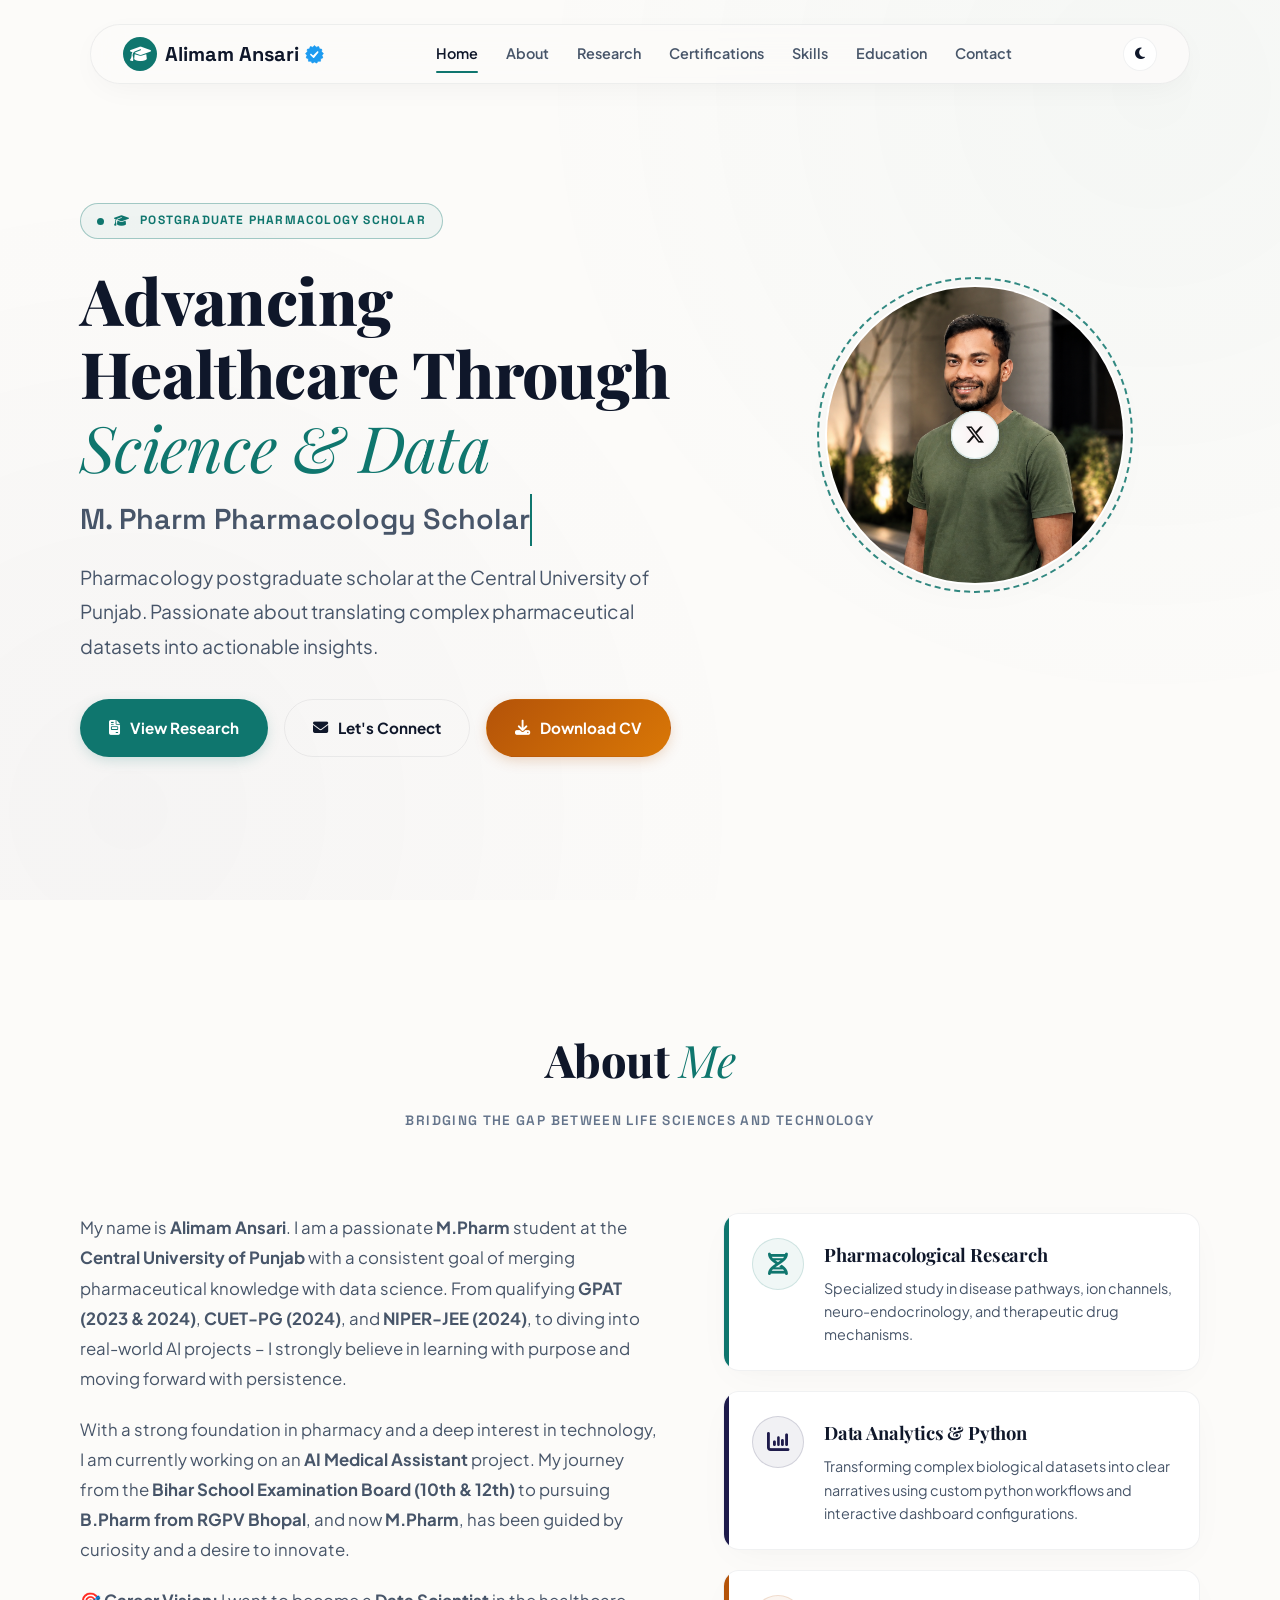
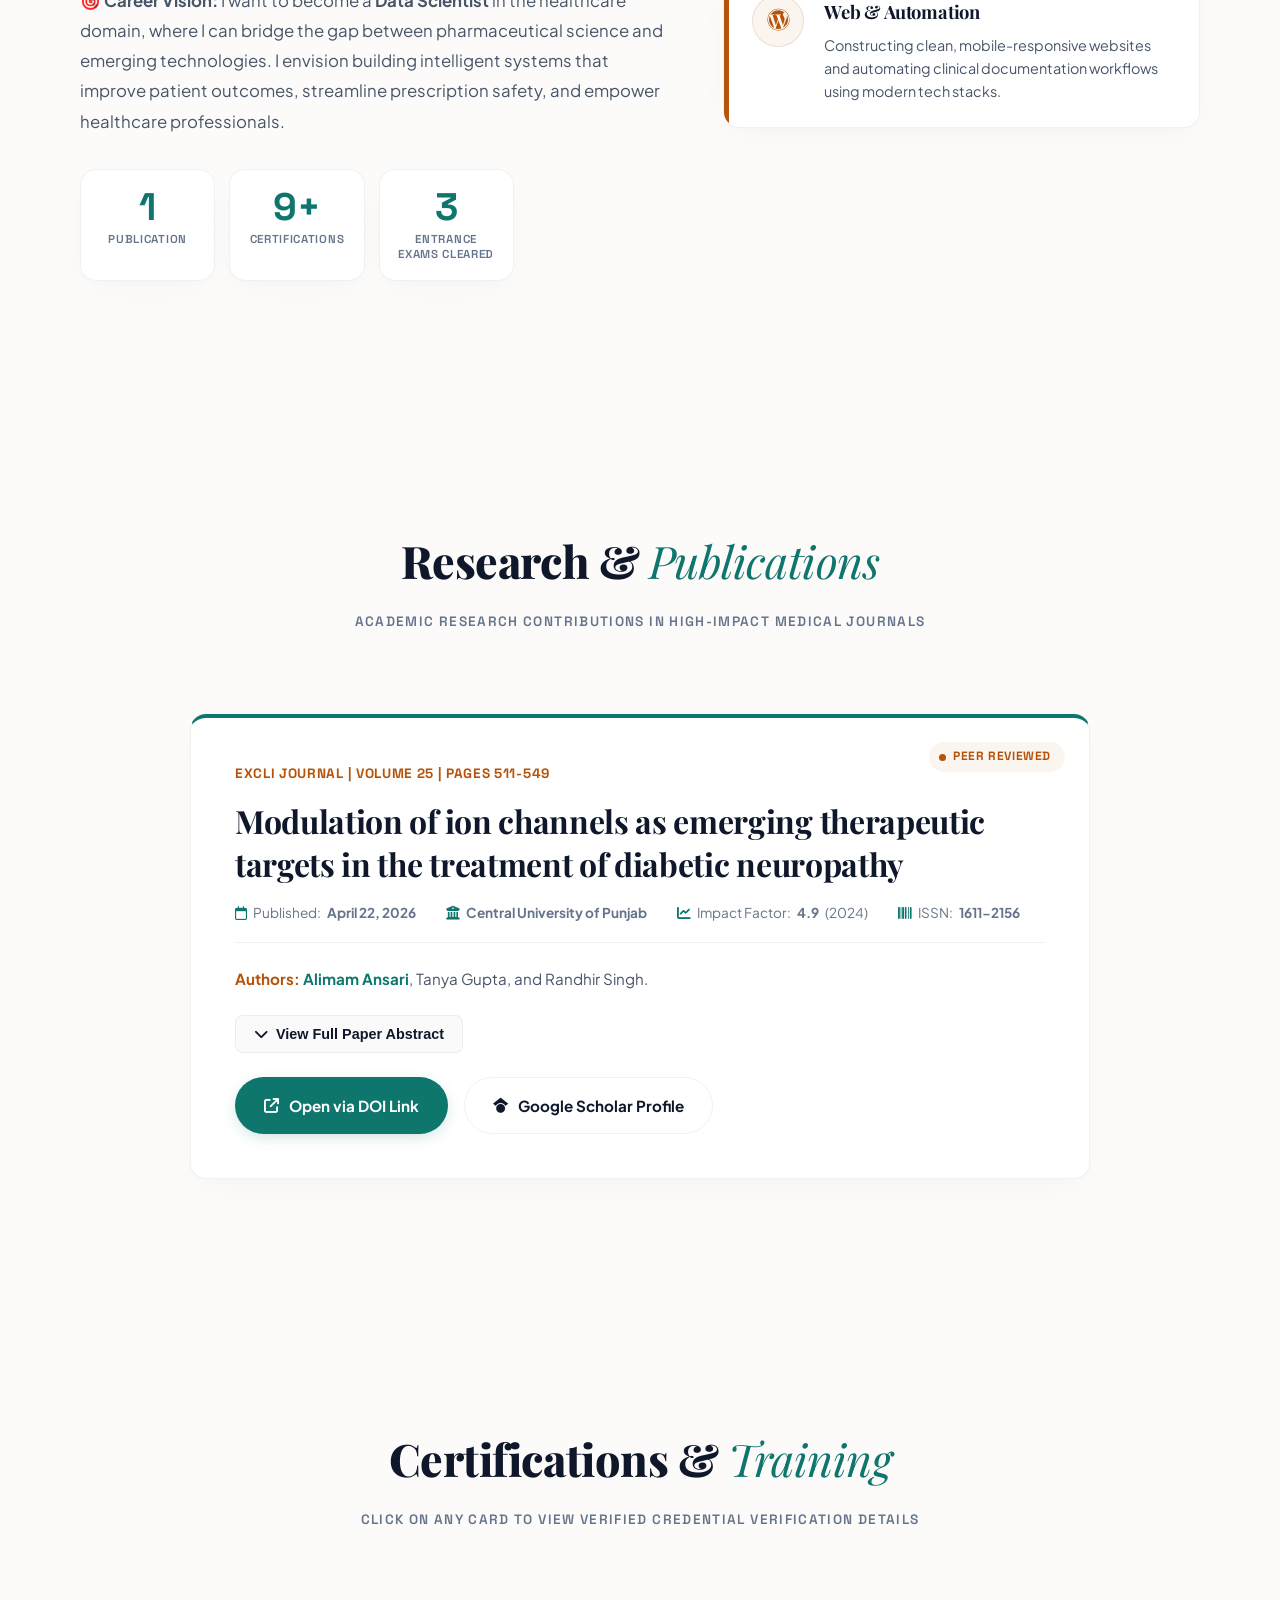
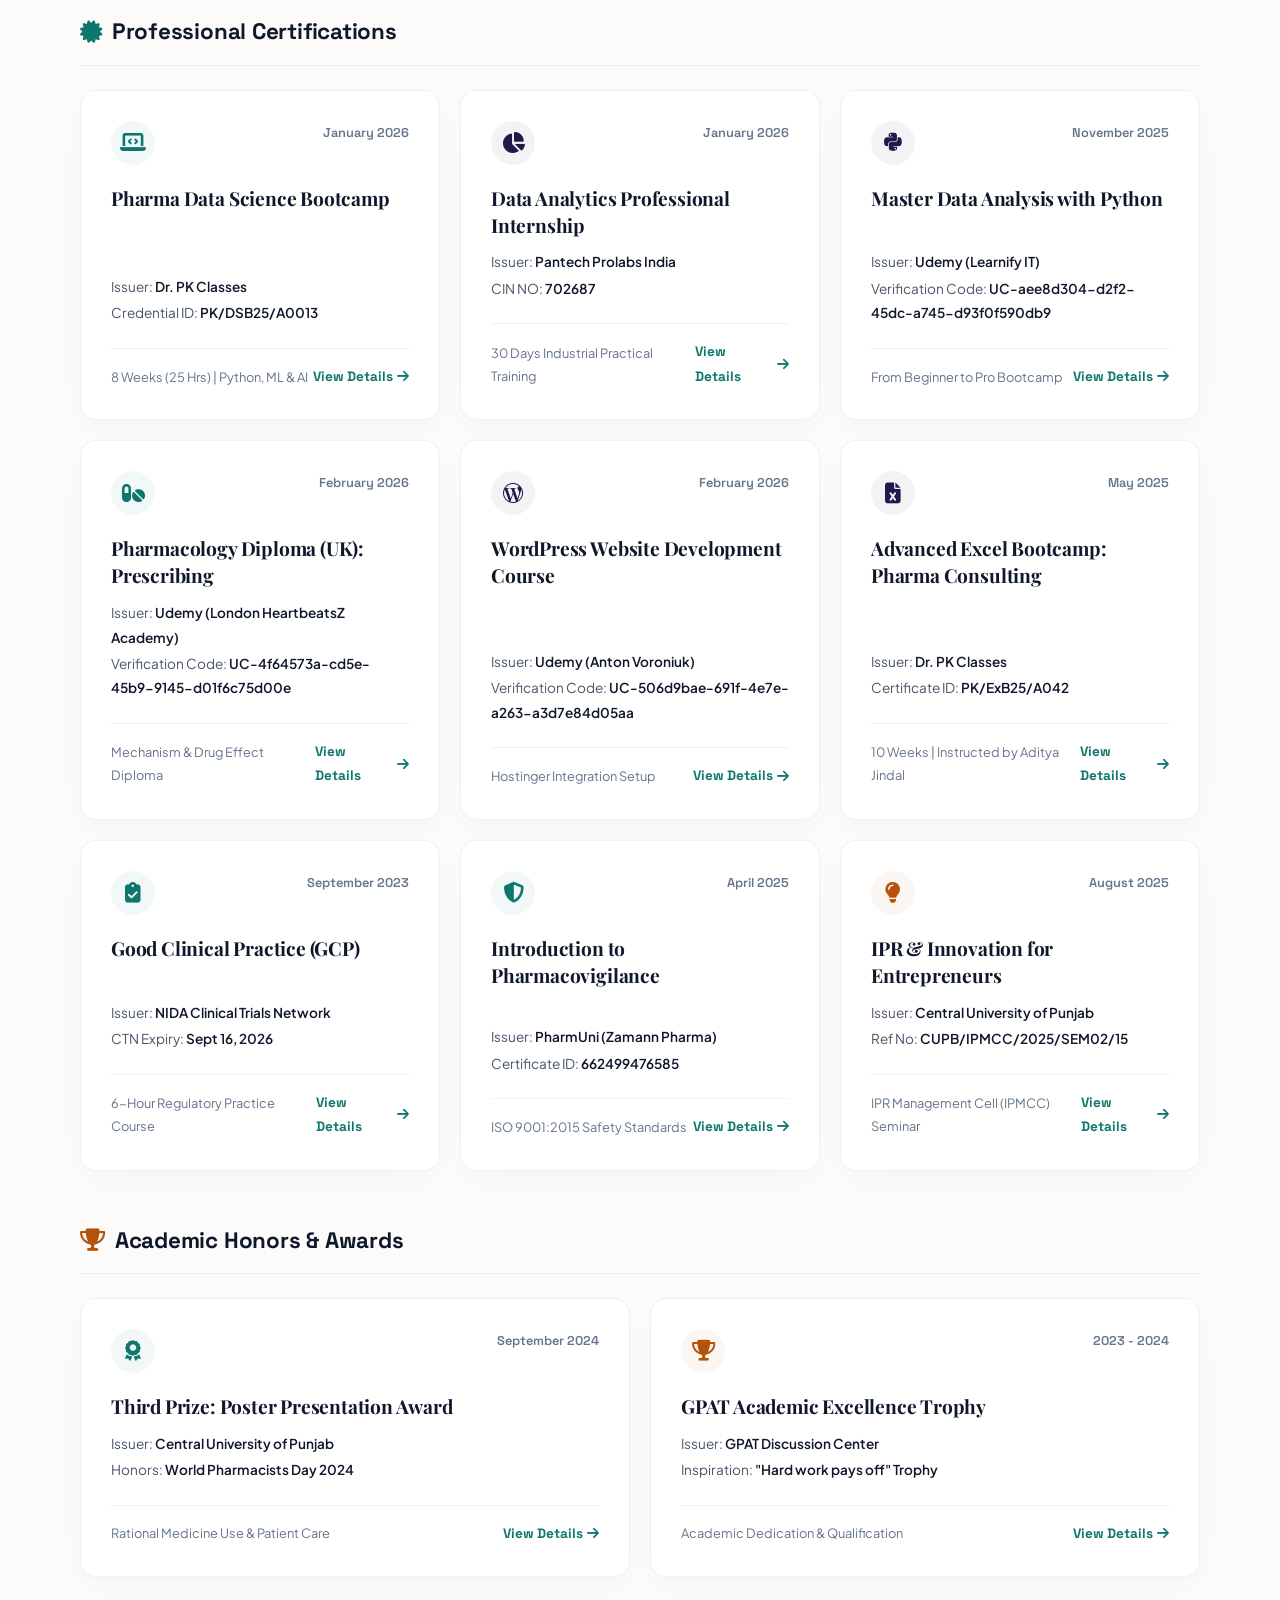
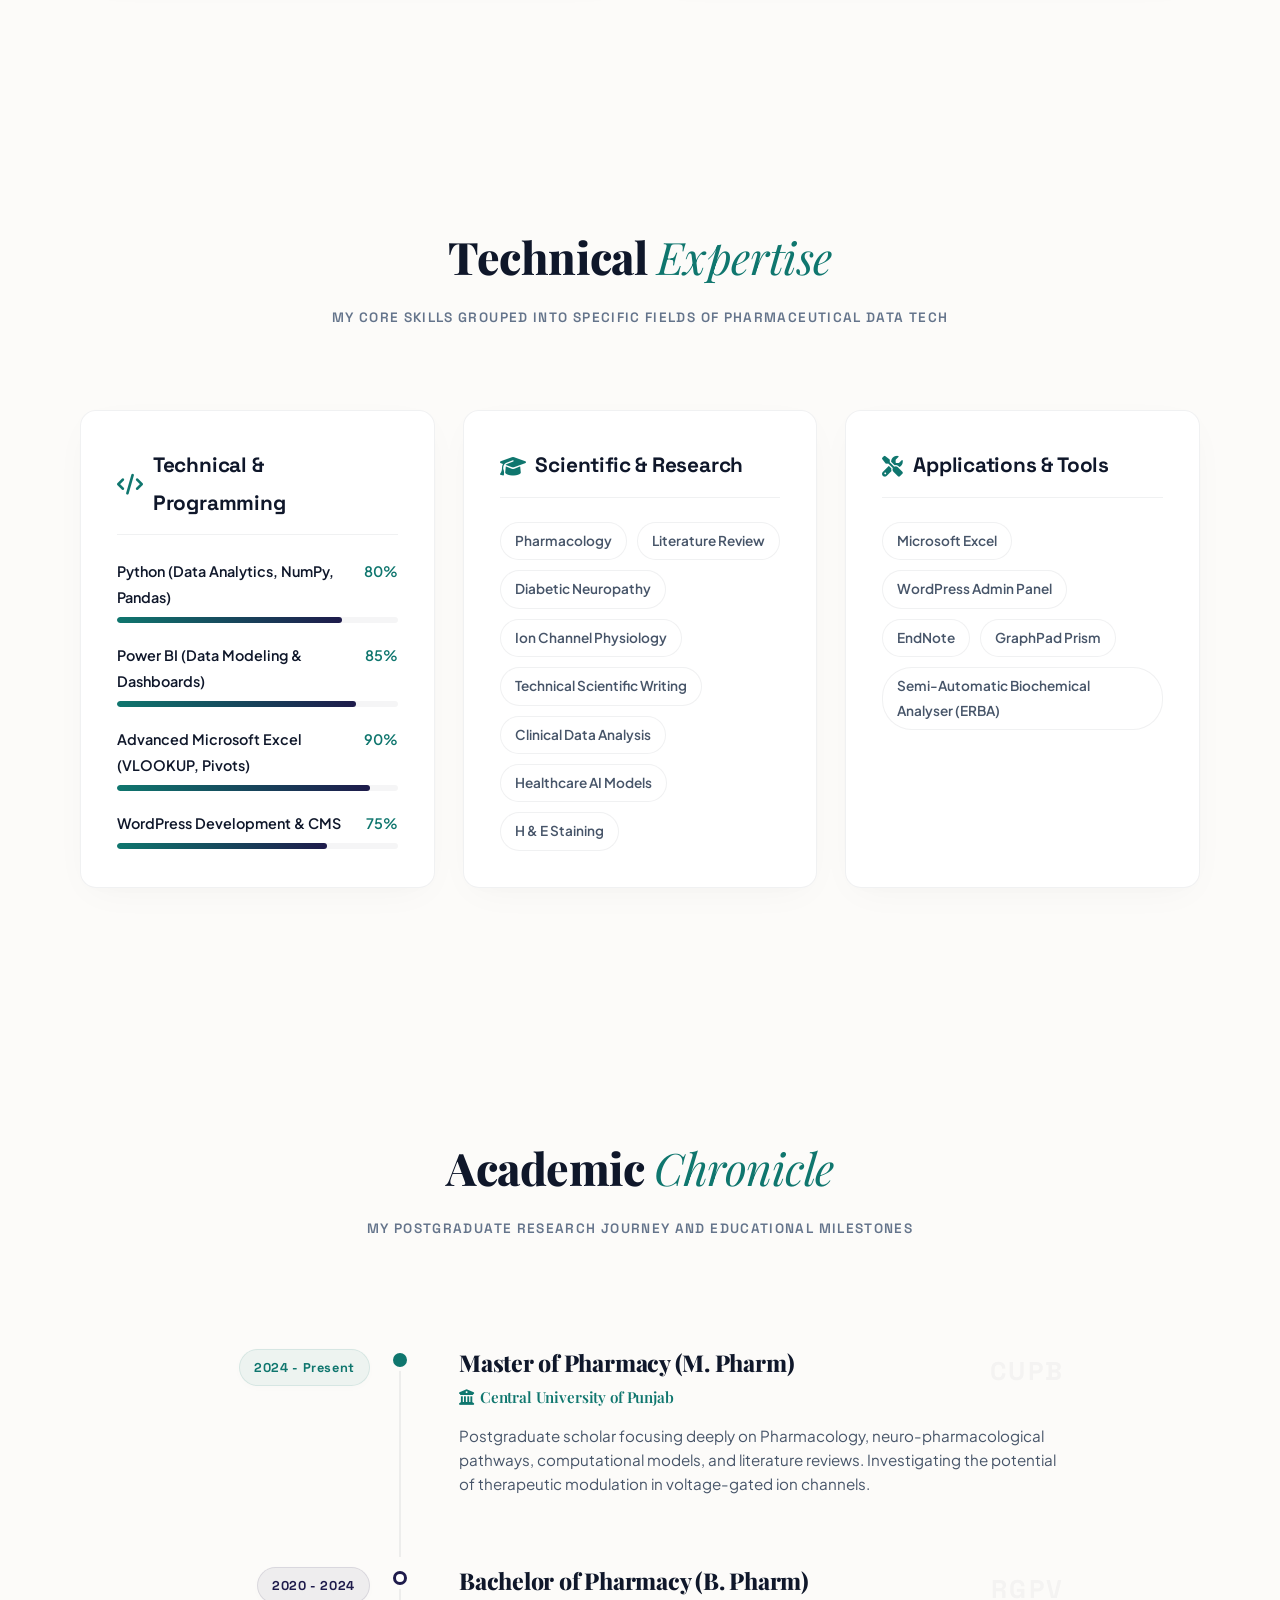
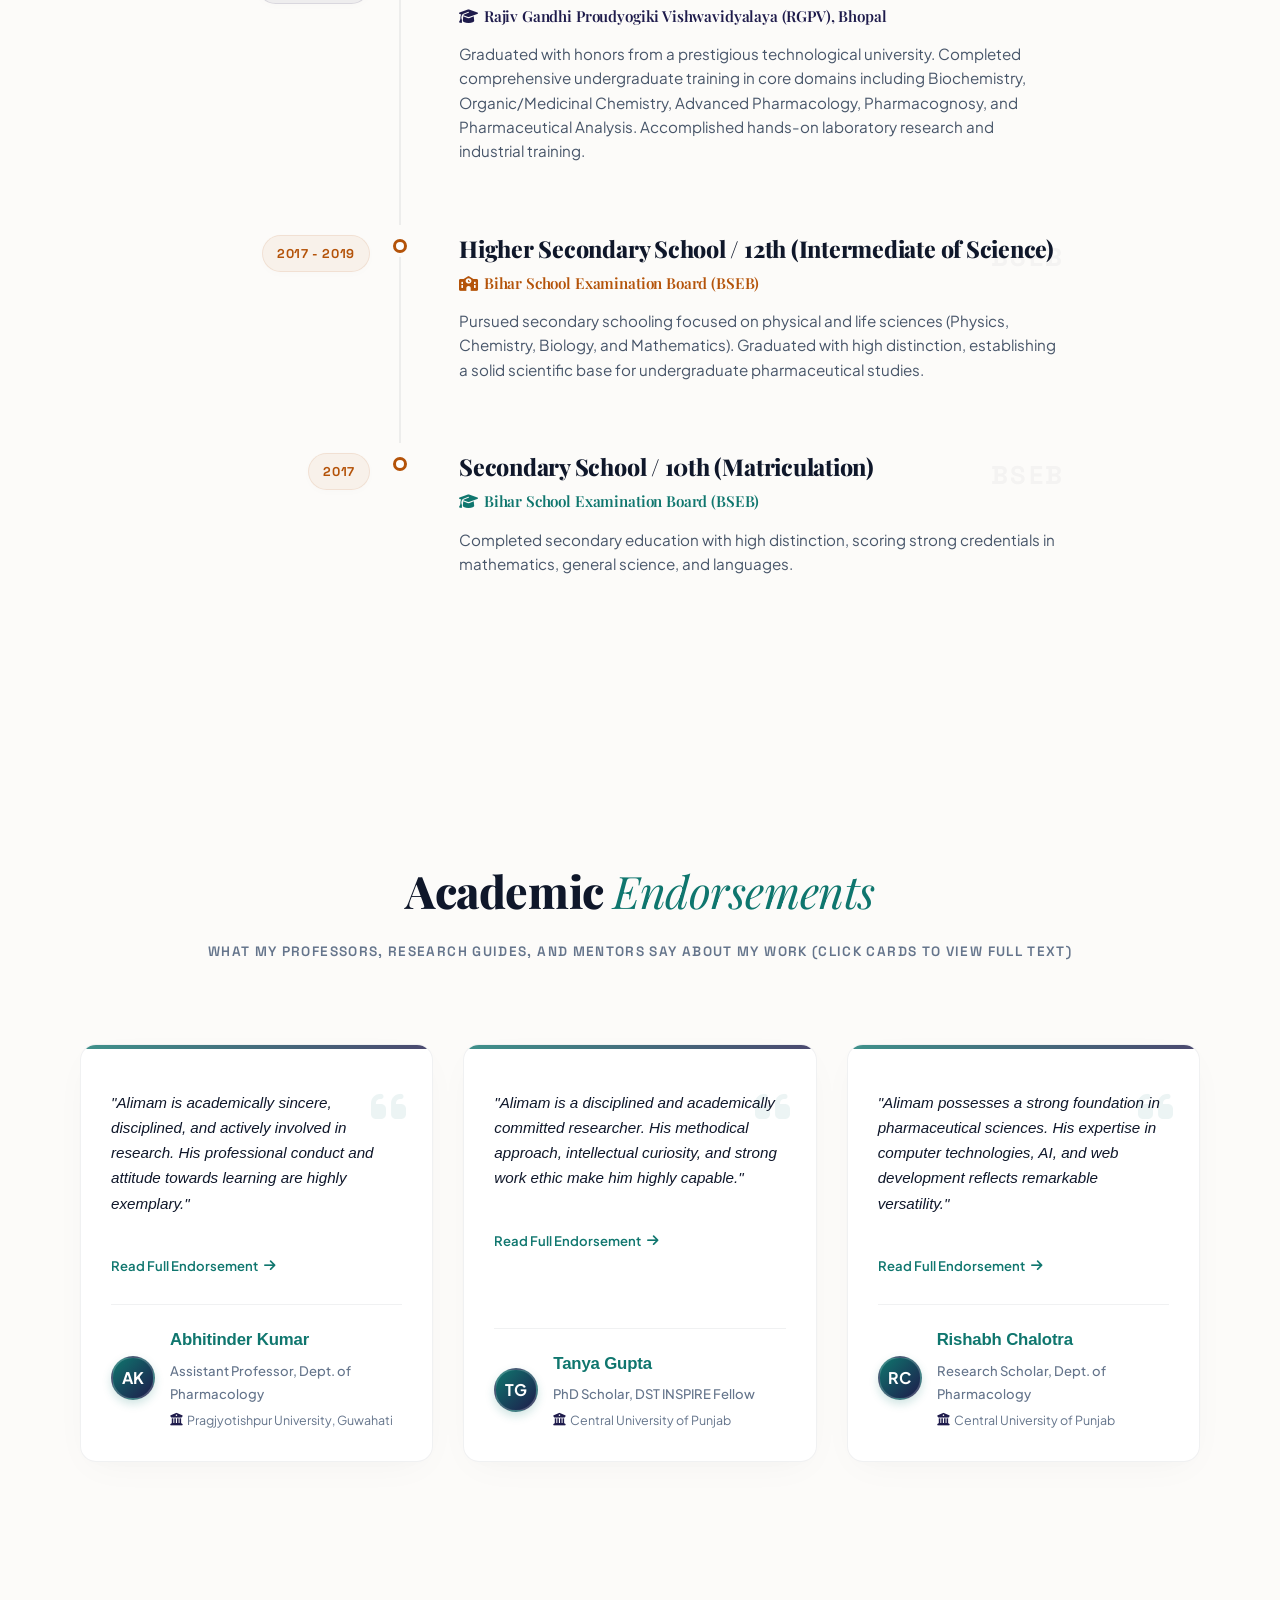
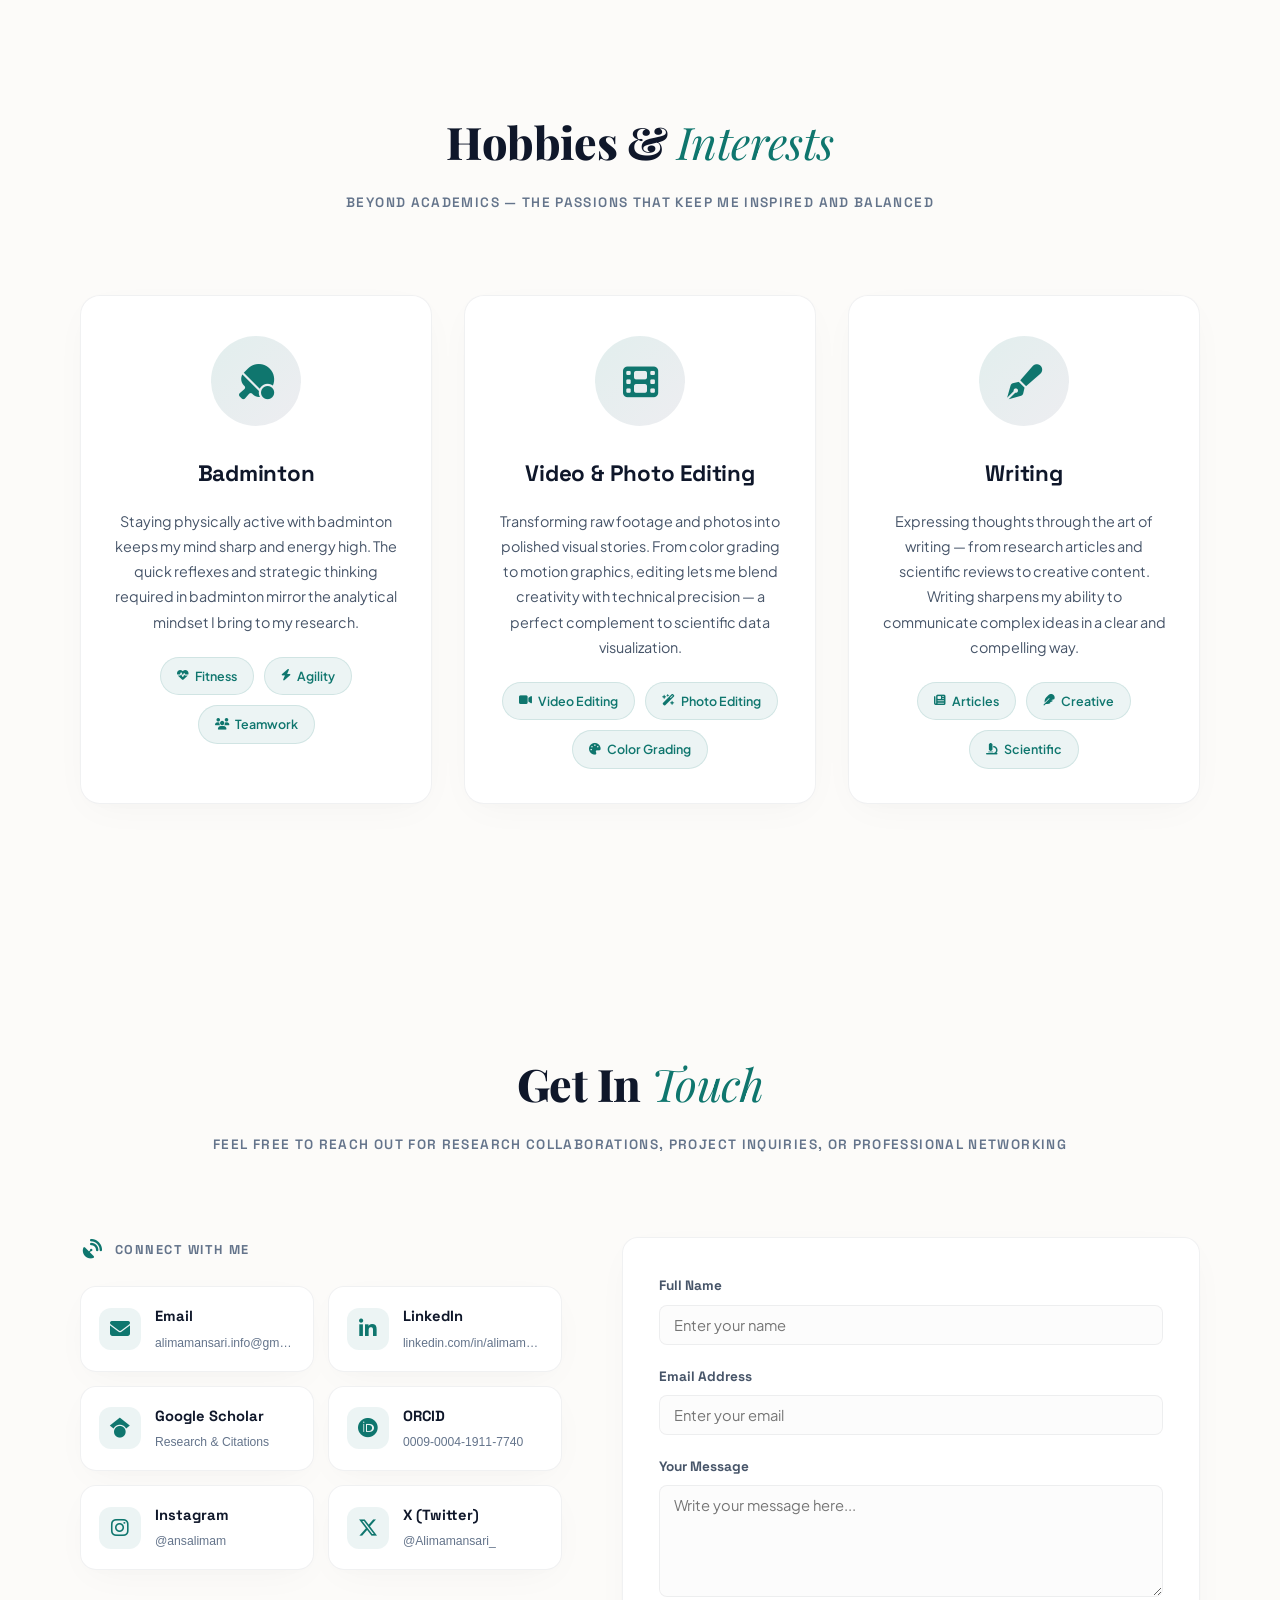
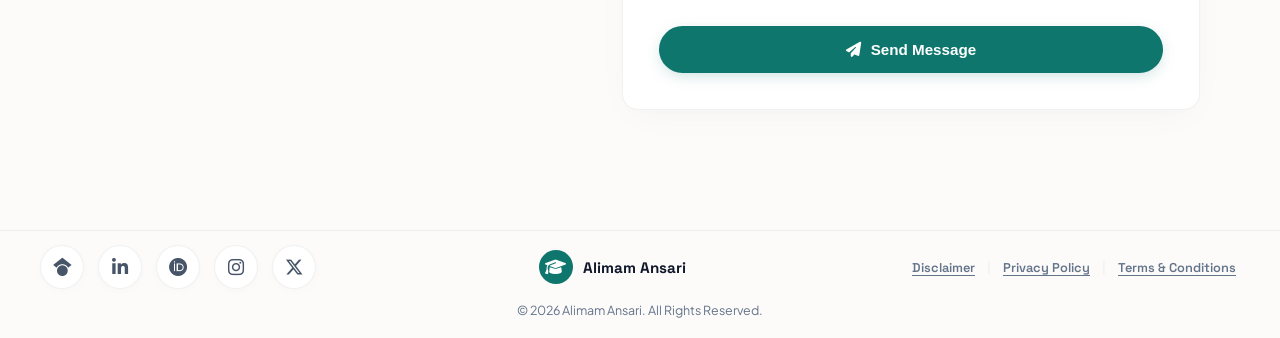
==== commit 3fc7ce23: "Applied Option 2: Verified Tick emerges from Scholar Hat and slides across name with shine" ====
--- a/index.html
+++ b/index.html
@@ -65,7 +65,7 @@
     <!-- Font Awesome Icons -->
     <link rel="stylesheet" href="https://cdnjs.cloudflare.com/ajax/libs/font-awesome/6.5.2/css/all.min.css">
     <!-- Custom CSS Styling -->
-    <link rel="stylesheet" href="styles.css?v=1.0.9">
+    <link rel="stylesheet" href="styles.css?v=1.1.0">
 </head>
 <body>
 
@@ -87,18 +87,14 @@
     <!-- Navigation Header -->
     <header class="header" id="header">
         <a href="#hero" class="logo">
-            <div class="logo-flipper" aria-label="Alimam Ansari Emblem">
-                <div class="flipper-inner">
-                    <div class="flipper-front" title="Pharmacology Scholar">
-                        <i class="fa-solid fa-graduation-cap"></i>
-                    </div>
-                    <div class="flipper-back" title="Verified Profile">
-                        <svg viewBox="0 0 24 24" aria-label="Verified account" role="img" width="26" height="26" style="flex-shrink: 0;"><polygon fill="#1d9bf0" stroke="#1d9bf0" stroke-width="0.8" stroke-linejoin="round" points="12,0.5 14.27,2.78 17.34,1.82 18.3,4.89 21.46,5.47 20.88,8.63 23.42,10.61 21.43,13.15 22.75,16.08 19.82,17.4 19.63,20.61 16.41,20.41 14.75,23.17 12,21.5 9.25,23.17 7.59,20.41 4.37,20.61 4.18,17.4 1.25,16.08 2.57,13.15 0.58,10.61 3.12,8.63 2.54,5.47 5.7,4.89 6.66,1.82 9.73,2.78"></polygon><path fill="#ffffff" d="M10.2,16.2l-3.5-3.5c-0.4-0.4-0.4-1,0-1.4s1-0.4,1.4,0l2.1,2.1l5.1-5.1c0.4-0.4,1-0.4,1.4,0 s0.4,1,0,1.4L11.6,16.2C11.2,16.6,10.6,16.6,10.2,16.2z"></path></svg>
-                        <div class="flipper-shine"></div>
-                    </div>
-                </div>
-            </div>
-            <span>Alimam Ansari</span>
+            <span class="logo-icon hat-flipper"><i class="fa-solid fa-graduation-cap"></i></span>
+            <span class="logo-name-group">
+                <span>Alimam Ansari</span>
+                <span class="emerging-tick" title="Verified Profile">
+                    <svg viewBox="0 0 24 24" aria-label="Verified account" role="img" width="19" height="19" style="flex-shrink: 0;"><polygon fill="#1d9bf0" stroke="#1d9bf0" stroke-width="0.8" stroke-linejoin="round" points="12,0.5 14.27,2.78 17.34,1.82 18.3,4.89 21.46,5.47 20.88,8.63 23.42,10.61 21.43,13.15 22.75,16.08 19.82,17.4 19.63,20.61 16.41,20.41 14.75,23.17 12,21.5 9.25,23.17 7.59,20.41 4.37,20.61 4.18,17.4 1.25,16.08 2.57,13.15 0.58,10.61 3.12,8.63 2.54,5.47 5.7,4.89 6.66,1.82 9.73,2.78"></polygon><path fill="#ffffff" d="M10.2,16.2l-3.5-3.5c-0.4-0.4-0.4-1,0-1.4s1-0.4,1.4,0l2.1,2.1l5.1-5.1c0.4-0.4,1-0.4,1.4,0 s0.4,1,0,1.4L11.6,16.2C11.2,16.6,10.6,16.6,10.2,16.2z"></path></svg>
+                    <span class="emerging-shine"></span>
+                </span>
+            </span>
         </a>
         
         <nav class="nav" id="nav-menu">
--- a/styles.css
+++ b/styles.css
@@ -3264,67 +3264,41 @@
 
 
 /* ==========================================================================
-   Logo 3D Flipping Emblem (Scholar Hat <-> Verified Badge)
+   OPTION 2: Scholar Hat Flips & Launches Verified Tick to Name
    ========================================================================== */
-.logo-flipper {
-    width: 36px;
-    height: 36px;
-    perspective: 800px;
+.hat-flipper {
     display: inline-flex;
     align-items: center;
     justify-content: center;
-    flex-shrink: 0;
+    transform-style: preserve-3d;
+    animation: hatPulseAndFlip 8s cubic-bezier(0.4, 0, 0.2, 1) infinite;
     cursor: pointer;
-    transition: transform 0.3s ease;
-}
-
-.logo:hover .logo-flipper {
-    transform: scale(1.08);
-}
-
-.flipper-inner {
+}
+
+.logo-name-group {
+    display: inline-flex;
+    align-items: center;
+    gap: 6px;
     position: relative;
-    width: 100%;
-    height: 100%;
+}
+
+.emerging-tick {
+    position: relative;
+    display: inline-flex;
+    align-items: center;
+    justify-content: center;
+    overflow: hidden;
     border-radius: 50%;
-}
-
-.flipper-front,
-.flipper-back {
-    position: absolute;
-    inset: 0;
-    width: 100%;
-    height: 100%;
-    border-radius: 50%;
-    display: flex;
-    align-items: center;
-    justify-content: center;
+    cursor: pointer;
+    animation: tickEmergeFromHat 8s cubic-bezier(0.34, 1.25, 0.64, 1) infinite;
     will-change: transform, opacity;
 }
 
-/* FRONT: Scholar Hat */
-.flipper-front {
-    background: var(--color-primary);
-    color: #ffffff;
-    font-size: 1.1rem;
-    box-shadow: 0 2px 8px rgba(0, 0, 0, 0.15);
-    animation: flipFrontAnim 7s cubic-bezier(0.4, 0, 0.2, 1) infinite;
-}
-
-/* BACK: Verified Tick Badge */
-.flipper-back {
-    background: rgba(29, 155, 240, 0.15);
-    border: 1.5px solid rgba(29, 155, 240, 0.4);
-    box-shadow: 0 2px 10px rgba(29, 155, 240, 0.25);
-    overflow: hidden;
-    animation: flipBackAnim 7s cubic-bezier(0.4, 0, 0.2, 1) infinite;
-}
-
-.flipper-shine {
+.emerging-shine {
     position: absolute;
     top: 0;
     left: -140%;
-    width: 70%;
+    width: 60%;
     height: 100%;
     background: linear-gradient(
         90deg,
@@ -3334,122 +3308,108 @@
     );
     transform: skewX(-25deg);
     pointer-events: none;
-    animation: flipperShineSweep 7s ease-in-out infinite;
-}
-
-@keyframes flipFrontAnim {
-    0%, 38% {
+    animation: emergeShineSweep 8s ease-in-out infinite;
+}
+
+@keyframes hatPulseAndFlip {
+    0%, 12% {
         transform: scale(1) rotateY(0deg);
+        filter: none;
+    }
+    15% {
+        /* Hat blinks with vibrant green glow */
+        transform: scale(1.18) rotateY(0deg);
+        filter: brightness(1.3) drop-shadow(0 0 12px rgba(0, 168, 120, 0.9));
+    }
+    18% {
+        /* Hat flips 3D as tick launches */
+        transform: scale(1.1) rotateY(180deg);
+        filter: brightness(1.2) drop-shadow(0 0 8px rgba(0, 168, 120, 0.7));
+    }
+    24% {
+        transform: scale(1) rotateY(360deg);
+        filter: none;
+    }
+    84% {
+        transform: scale(1) rotateY(0deg);
+        filter: none;
+    }
+    87% {
+        /* Hat pulses to receive tick back */
+        transform: scale(1.15) rotateY(0deg);
+        filter: brightness(1.3) drop-shadow(0 0 10px rgba(0, 168, 120, 0.8));
+    }
+    91% {
+        /* Hat flips as tick returns */
+        transform: scale(1.1) rotateY(180deg);
+    }
+    95%, 100% {
+        transform: scale(1) rotateY(360deg);
+        filter: none;
+    }
+}
+
+@keyframes tickEmergeFromHat {
+    0%, 15% {
+        /* Hidden inside hat */
+        transform: translateX(calc(-100% - 135px)) scale(0) rotate(-180deg);
+        opacity: 0;
+    }
+    18% {
+        /* Pops out of hat */
+        transform: translateX(calc(-100% - 135px)) scale(0.6) rotate(-90deg);
         opacity: 1;
-        z-index: 2;
-        filter: drop-shadow(0 0 0 rgba(0,0,0,0));
-    }
-    41% {
-        /* Blink / Glow pulse before flip */
-        transform: scale(1.15) rotateY(0deg);
+        filter: drop-shadow(0 0 10px rgba(29, 155, 240, 0.9));
+    }
+    30% {
+        /* Slides across and lands next to name with bounce */
+        transform: translateX(0) scale(1.15) rotate(0deg);
         opacity: 1;
-        z-index: 2;
-        filter: brightness(1.3) drop-shadow(0 0 10px rgba(0, 168, 120, 0.85));
-    }
-    47% {
-        /* Turn to edge */
-        transform: scale(1.05) rotateY(90deg);
+        filter: drop-shadow(0 0 12px rgba(29, 155, 240, 0.95));
+    }
+    34% {
+        transform: translateX(0) scale(1) rotate(0deg);
         opacity: 1;
-        z-index: 2;
+        filter: drop-shadow(0 0 4px rgba(29, 155, 240, 0.4));
+    }
+    76% {
+        /* Stays steady next to name for ~3.5 seconds */
+        transform: translateX(0) scale(1) rotate(0deg);
+        opacity: 1;
+        filter: drop-shadow(0 0 4px rgba(29, 155, 240, 0.4));
+    }
+    80% {
+        /* Quick blink pulse */
+        transform: translateX(0) scale(1.18) rotate(0deg);
+        opacity: 1;
+        filter: brightness(1.3) drop-shadow(0 0 10px rgba(29, 155, 240, 0.9));
+    }
+    89% {
+        /* Glides back towards hat */
+        transform: translateX(calc(-100% - 135px)) scale(0.4) rotate(-180deg);
+        opacity: 0.6;
         filter: none;
     }
-    47.1%, 94.9% {
-        /* Hidden while back is visible */
-        transform: scale(1) rotateY(90deg);
+    93%, 100% {
+        /* Absorbed into hat */
+        transform: translateX(calc(-100% - 135px)) scale(0) rotate(-180deg);
         opacity: 0;
-        z-index: 1;
-        filter: none;
-    }
-    95% {
-        /* Turn back in from edge */
-        transform: scale(1.05) rotateY(90deg);
-        opacity: 1;
-        z-index: 2;
-        filter: none;
-    }
-    100% {
-        transform: scale(1) rotateY(0deg);
-        opacity: 1;
-        z-index: 2;
-        filter: drop-shadow(0 0 0 rgba(0,0,0,0));
-    }
-}
-
-@keyframes flipBackAnim {
-    0%, 47% {
-        /* Hidden while front is active */
-        transform: scale(1) rotateY(-90deg);
-        opacity: 0;
-        z-index: 1;
-        filter: none;
-    }
-    47.1% {
-        /* Emerge from edge */
-        transform: scale(1.05) rotateY(-90deg);
-        opacity: 1;
-        z-index: 2;
-        filter: none;
-    }
-    53% {
-        /* Land facing forward */
-        transform: scale(1.12) rotateY(0deg);
-        opacity: 1;
-        z-index: 2;
-        filter: brightness(1.2) drop-shadow(0 0 12px rgba(29, 155, 240, 0.95));
-    }
-    56% {
-        transform: scale(1) rotateY(0deg);
-        opacity: 1;
-        z-index: 2;
-        filter: drop-shadow(0 0 4px rgba(29, 155, 240, 0.4));
-    }
-    87% {
-        transform: scale(1) rotateY(0deg);
-        opacity: 1;
-        z-index: 2;
-        filter: drop-shadow(0 0 4px rgba(29, 155, 240, 0.4));
-    }
-    90% {
-        /* Blink / Glow pulse before returning */
-        transform: scale(1.15) rotateY(0deg);
-        opacity: 1;
-        z-index: 2;
-        filter: brightness(1.3) drop-shadow(0 0 10px rgba(29, 155, 240, 0.85));
-    }
-    94.9% {
-        /* Turn away to edge */
-        transform: scale(1.05) rotateY(-90deg);
-        opacity: 1;
-        z-index: 2;
-        filter: none;
-    }
-    95%, 100% {
-        /* Hidden again */
-        transform: scale(1) rotateY(-90deg);
-        opacity: 0;
-        z-index: 1;
-        filter: none;
-    }
-}
-
-@keyframes flipperShineSweep {
-    0%, 52% {
+    }
+}
+
+@keyframes emergeShineSweep {
+    0%, 32% {
         left: -140%;
         opacity: 0;
     }
-    53% {
+    33% {
         opacity: 1;
     }
-    58% {
+    39% {
         left: 150%;
         opacity: 1;
     }
-    59%, 100% {
+    40%, 100% {
         left: 150%;
         opacity: 0;
     }
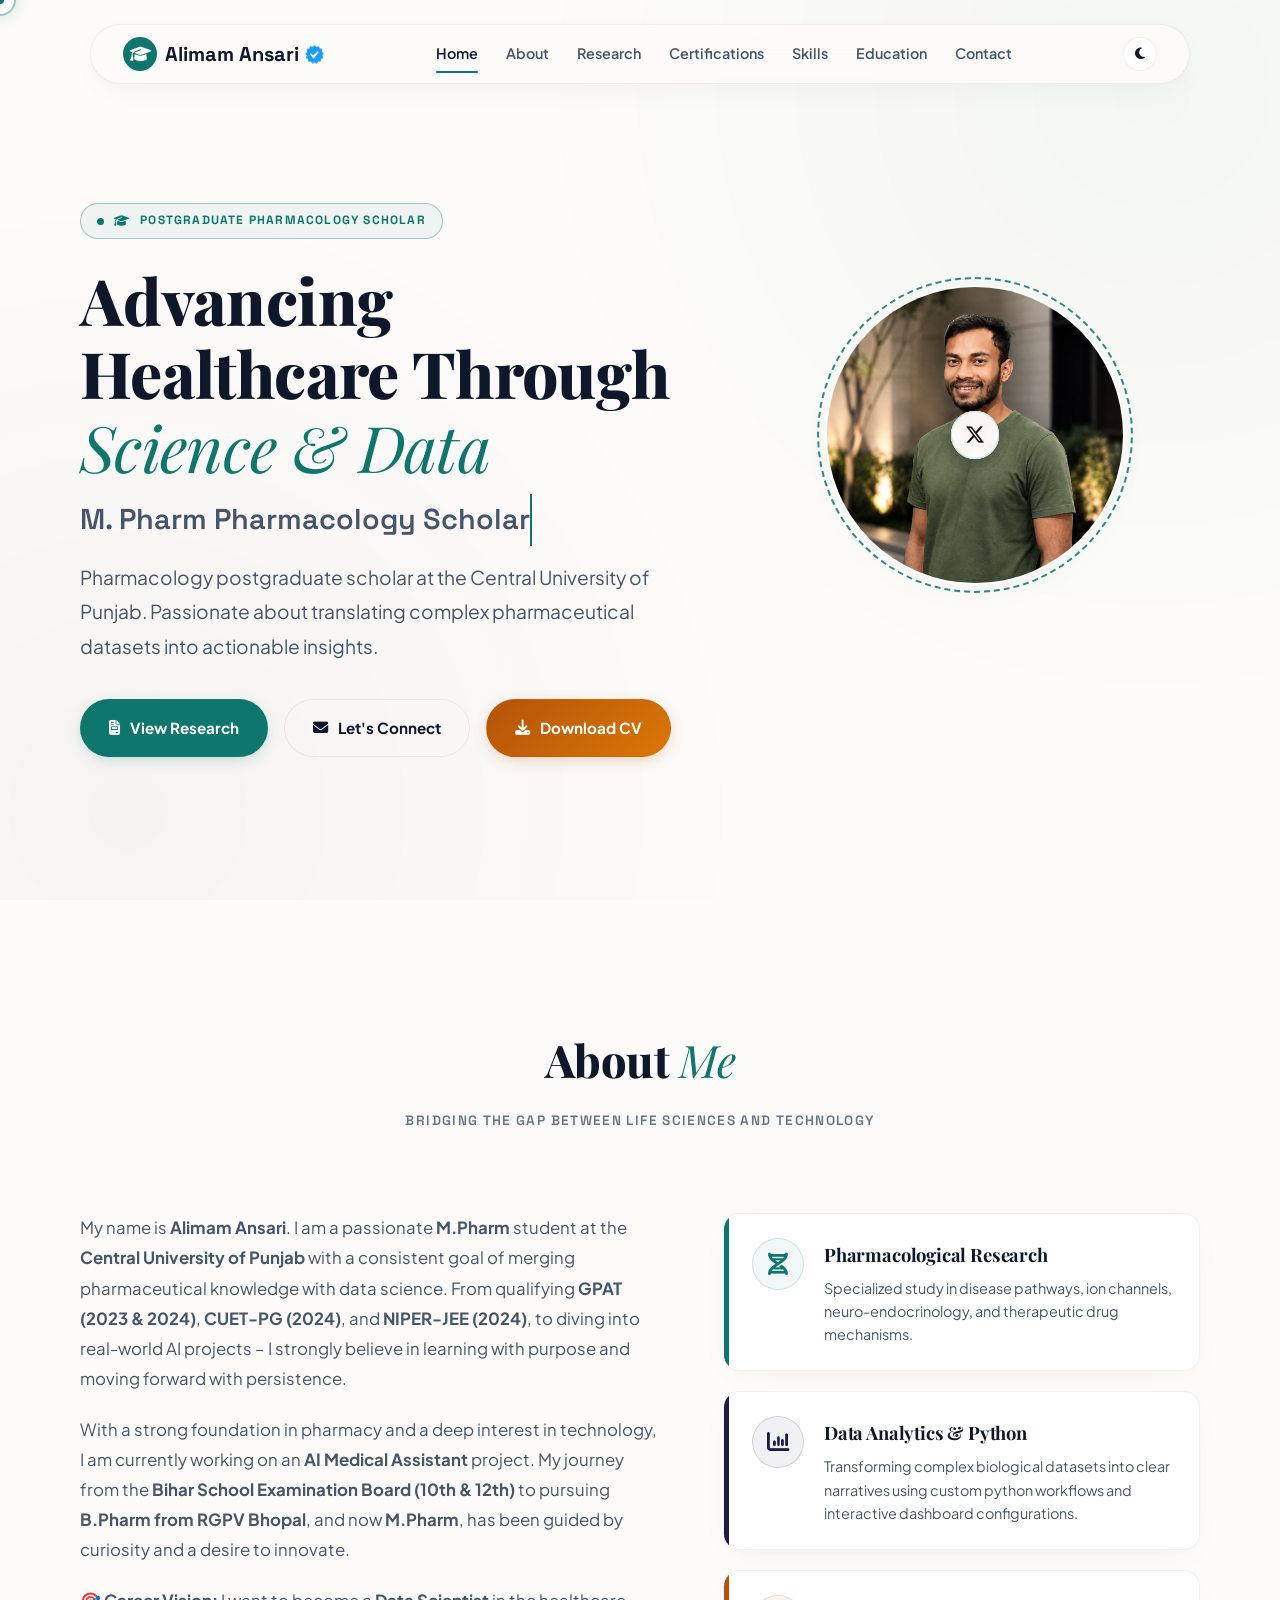
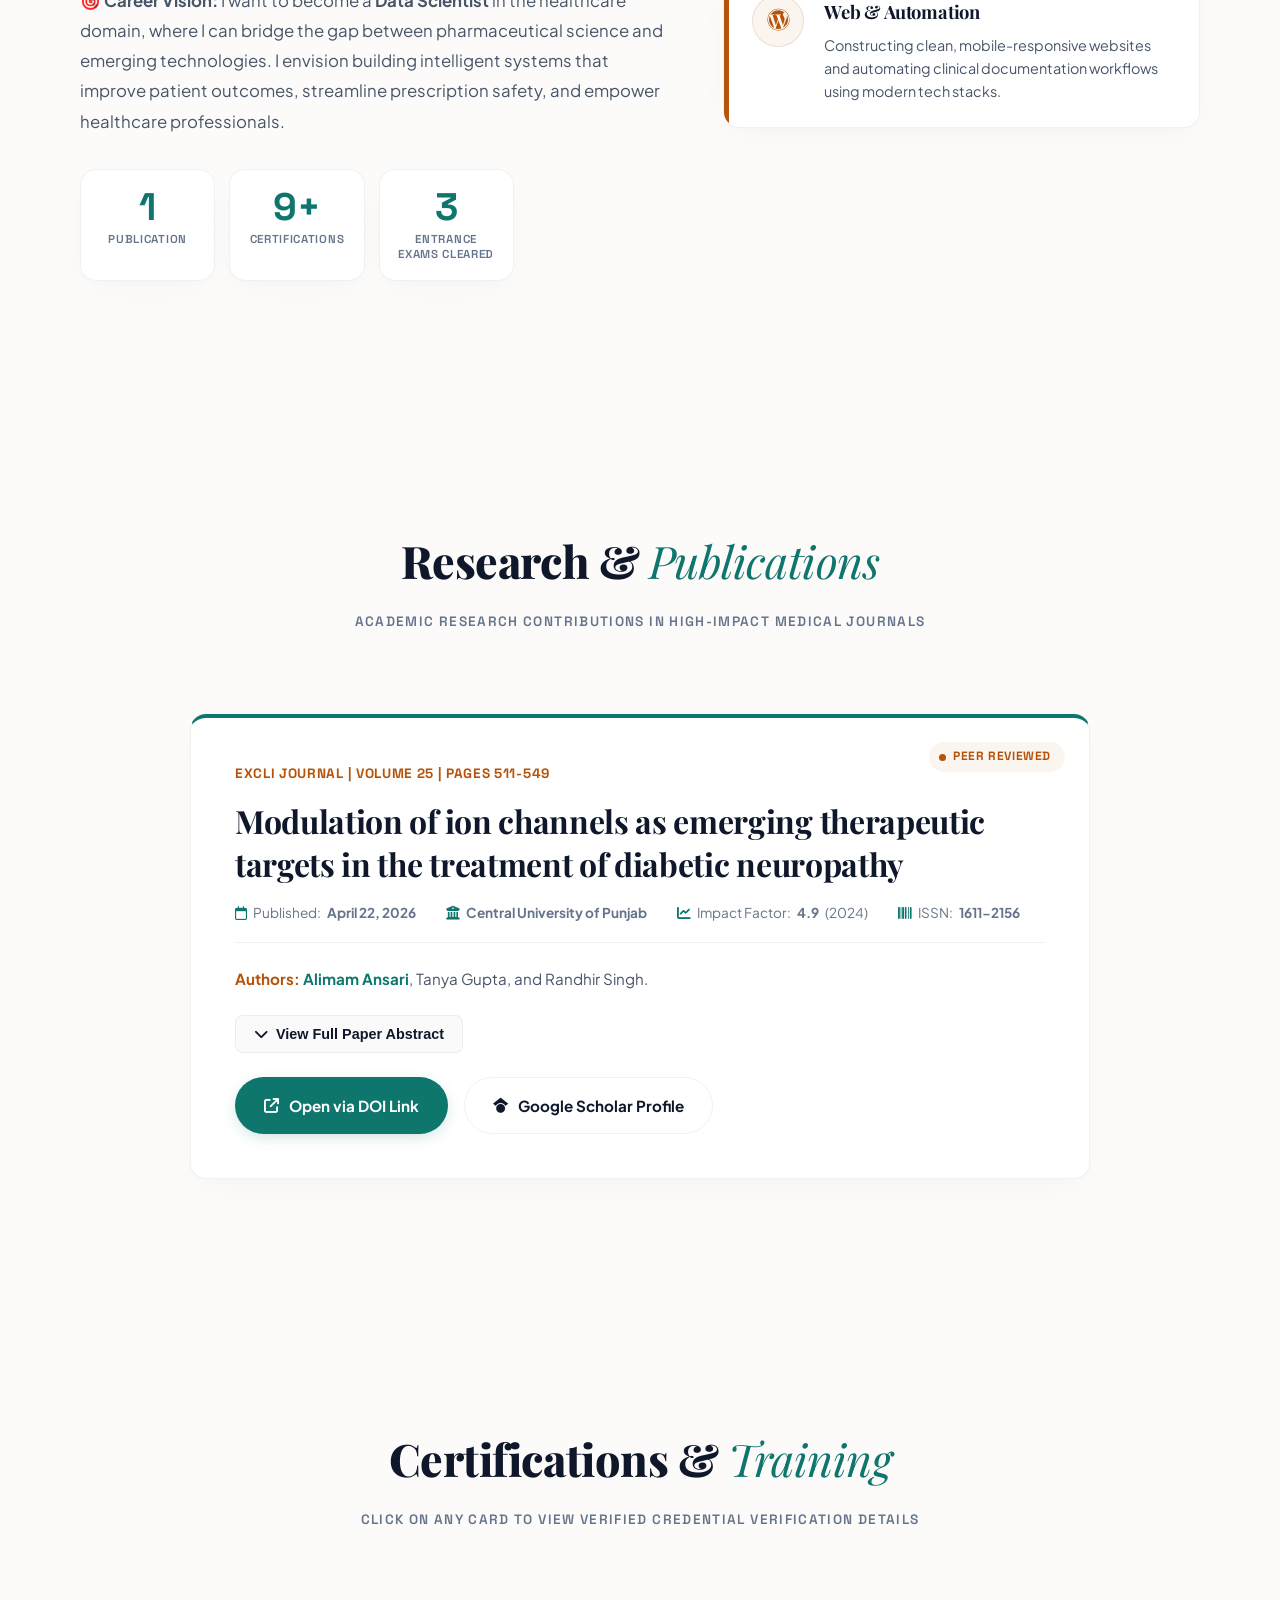
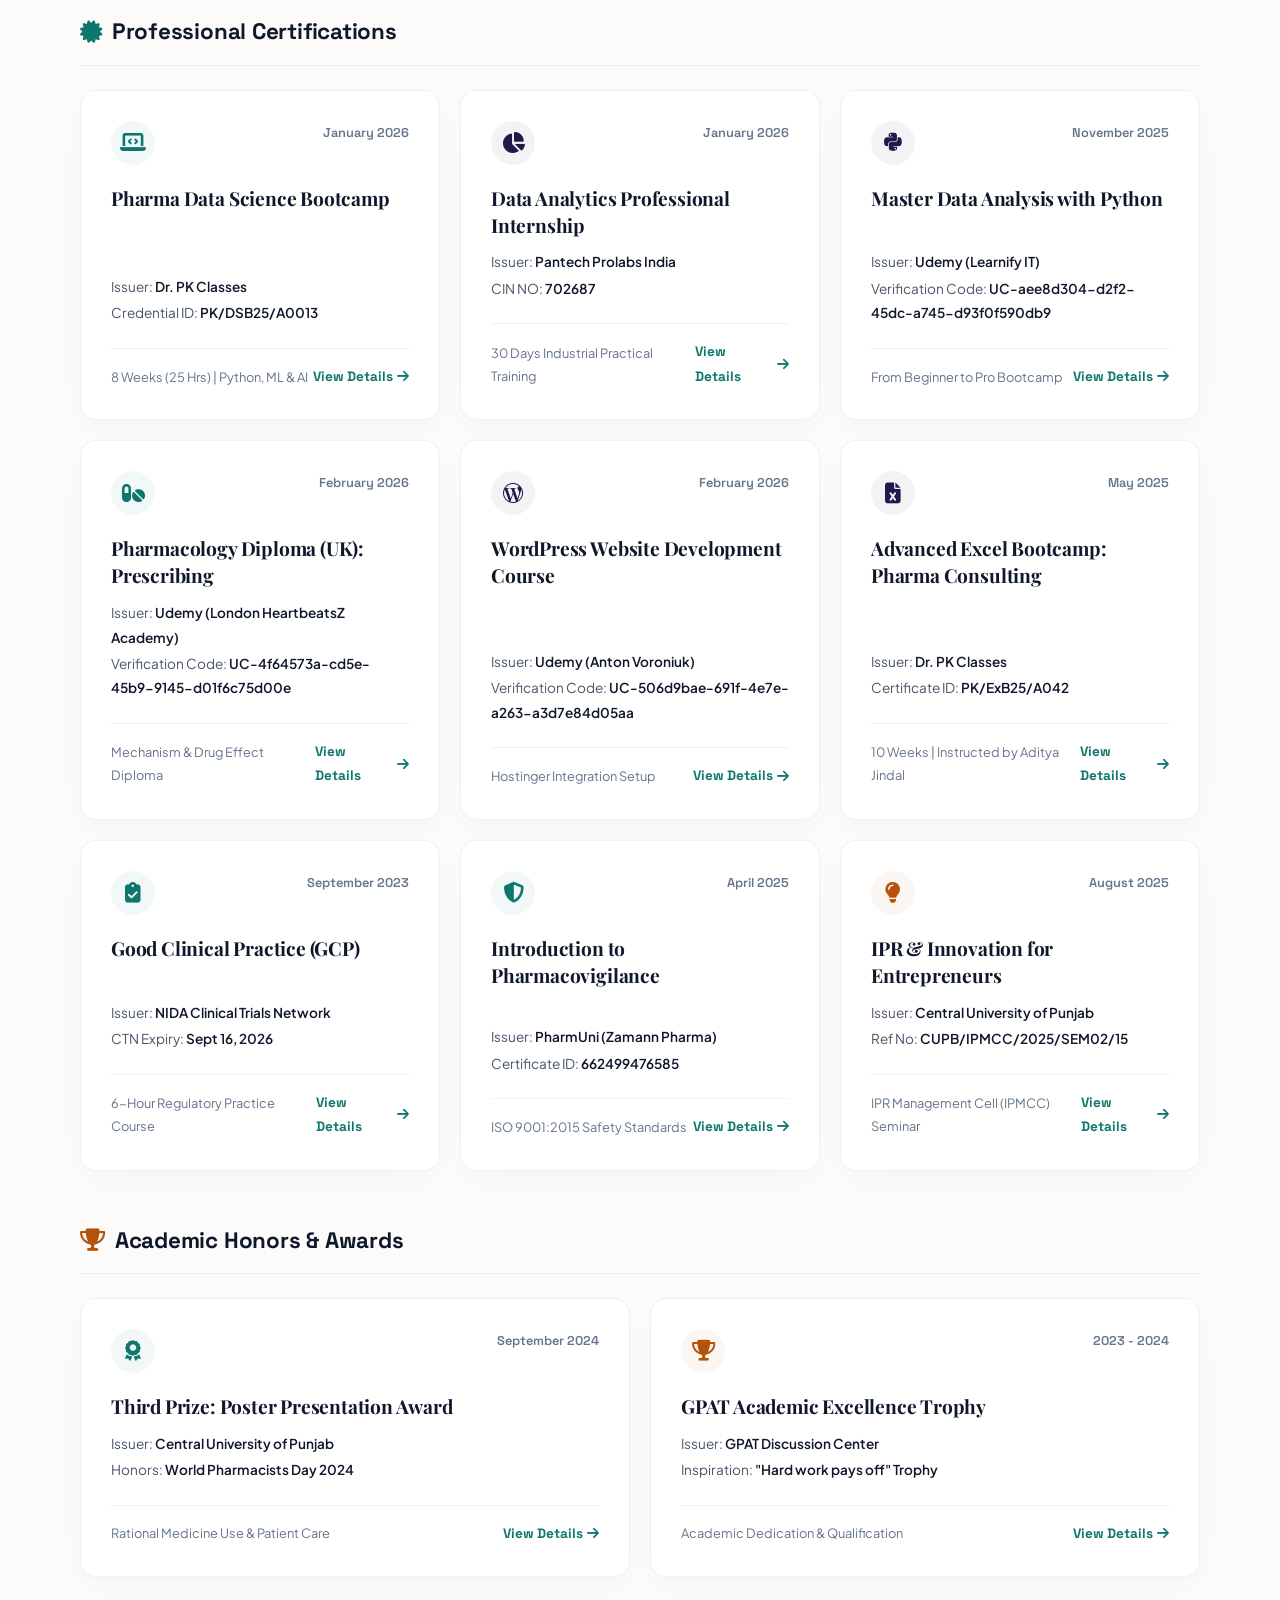
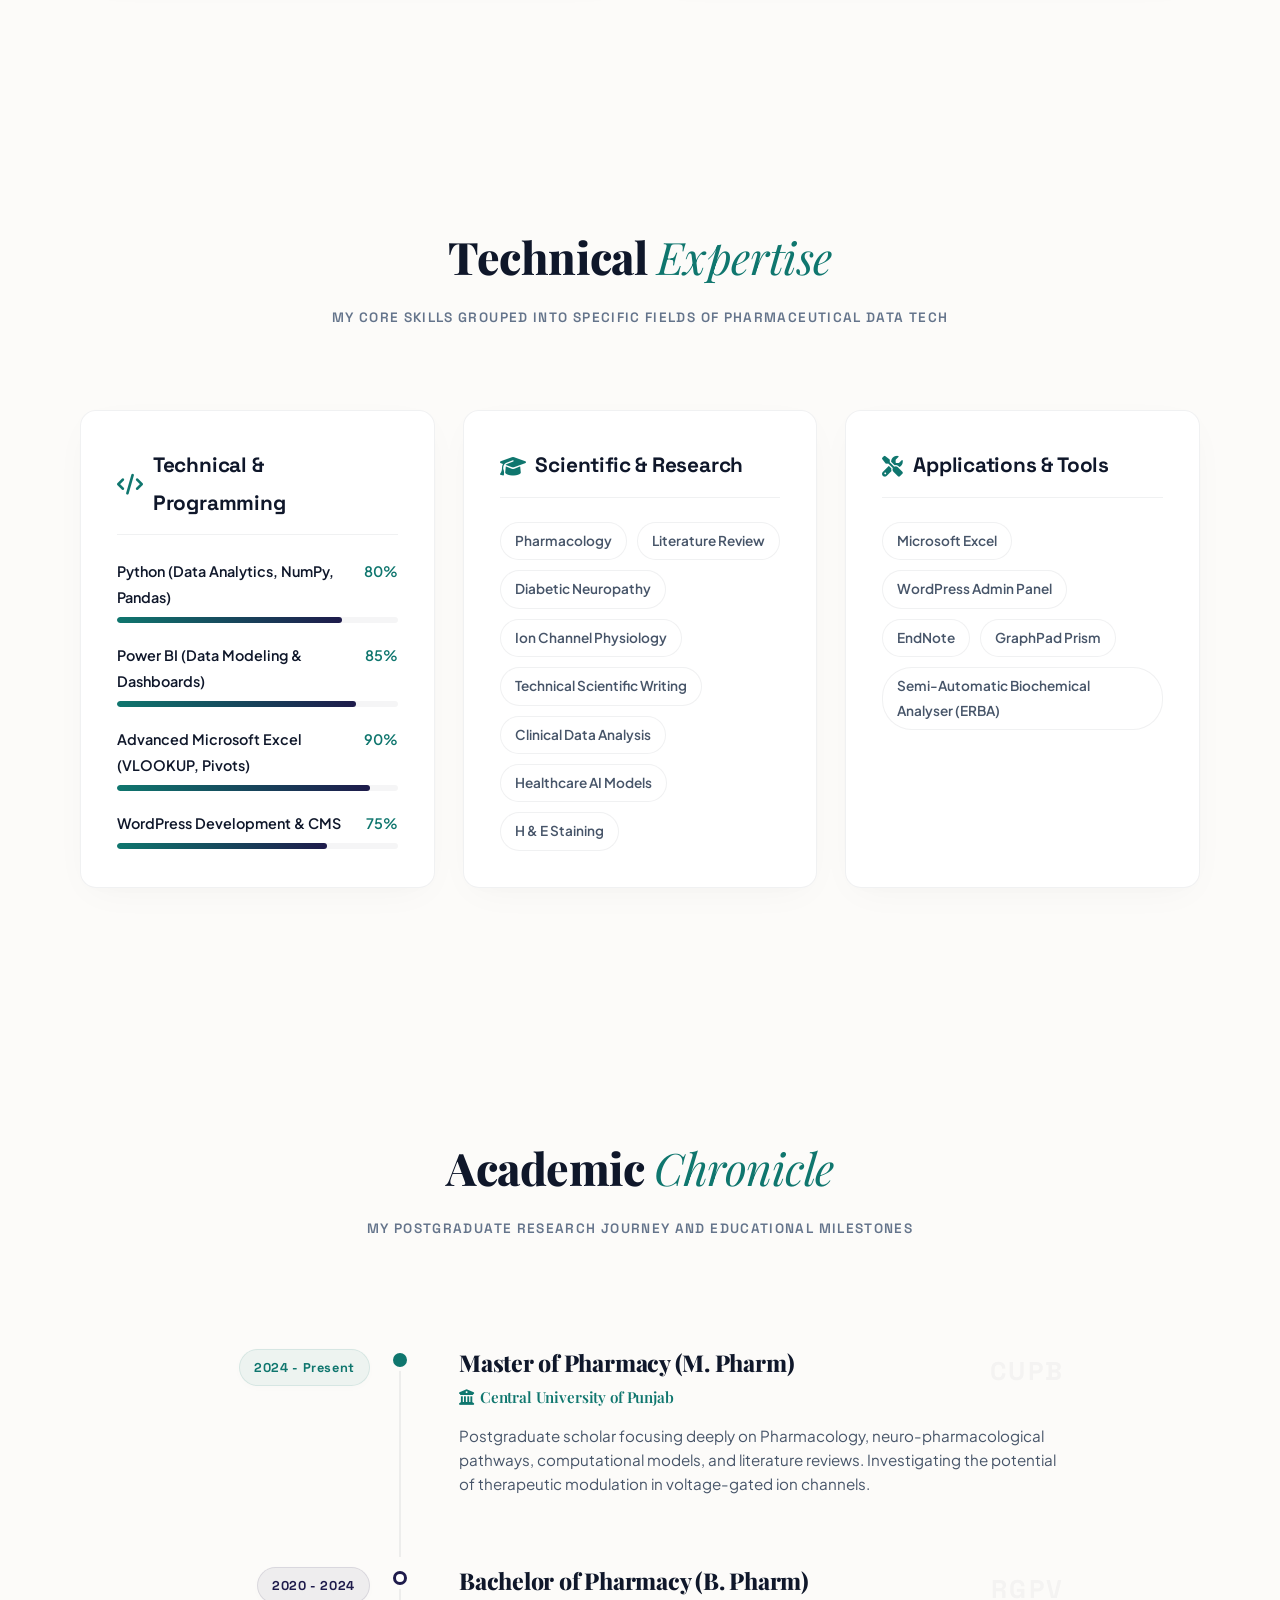
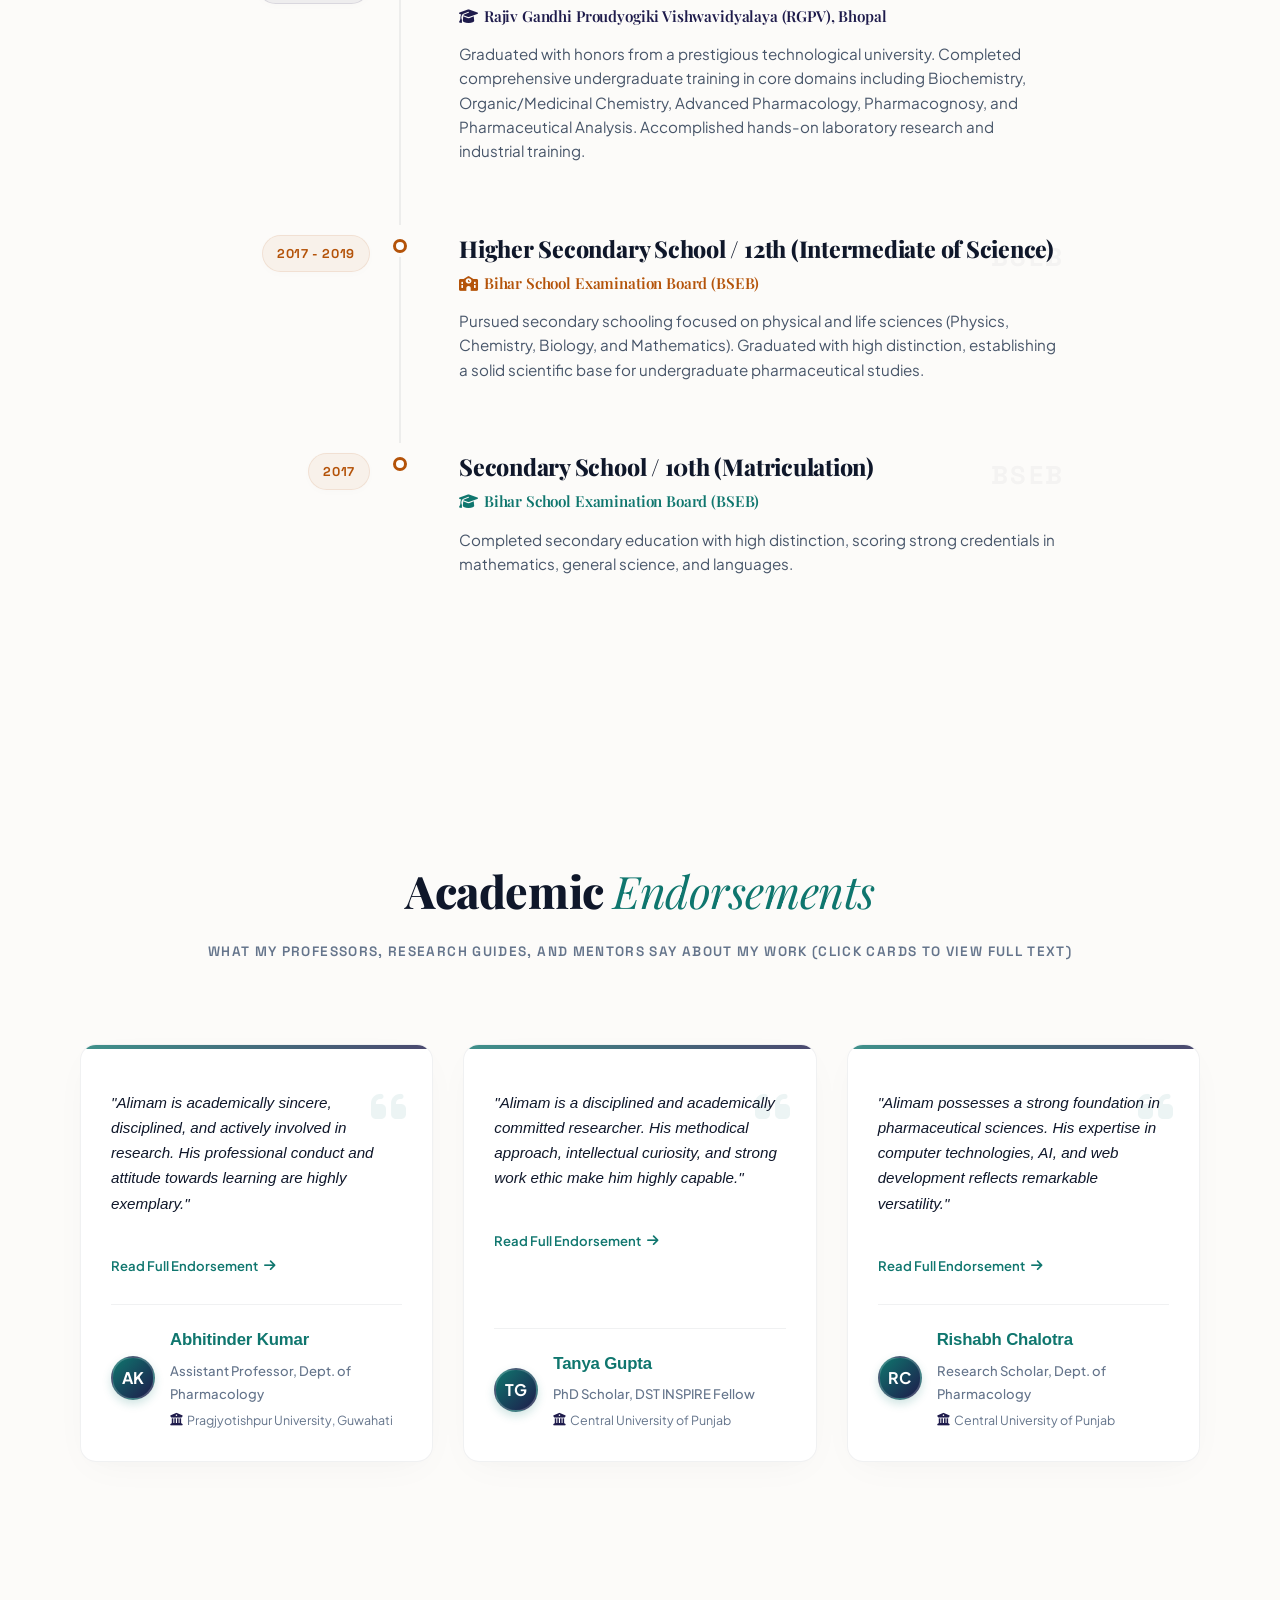
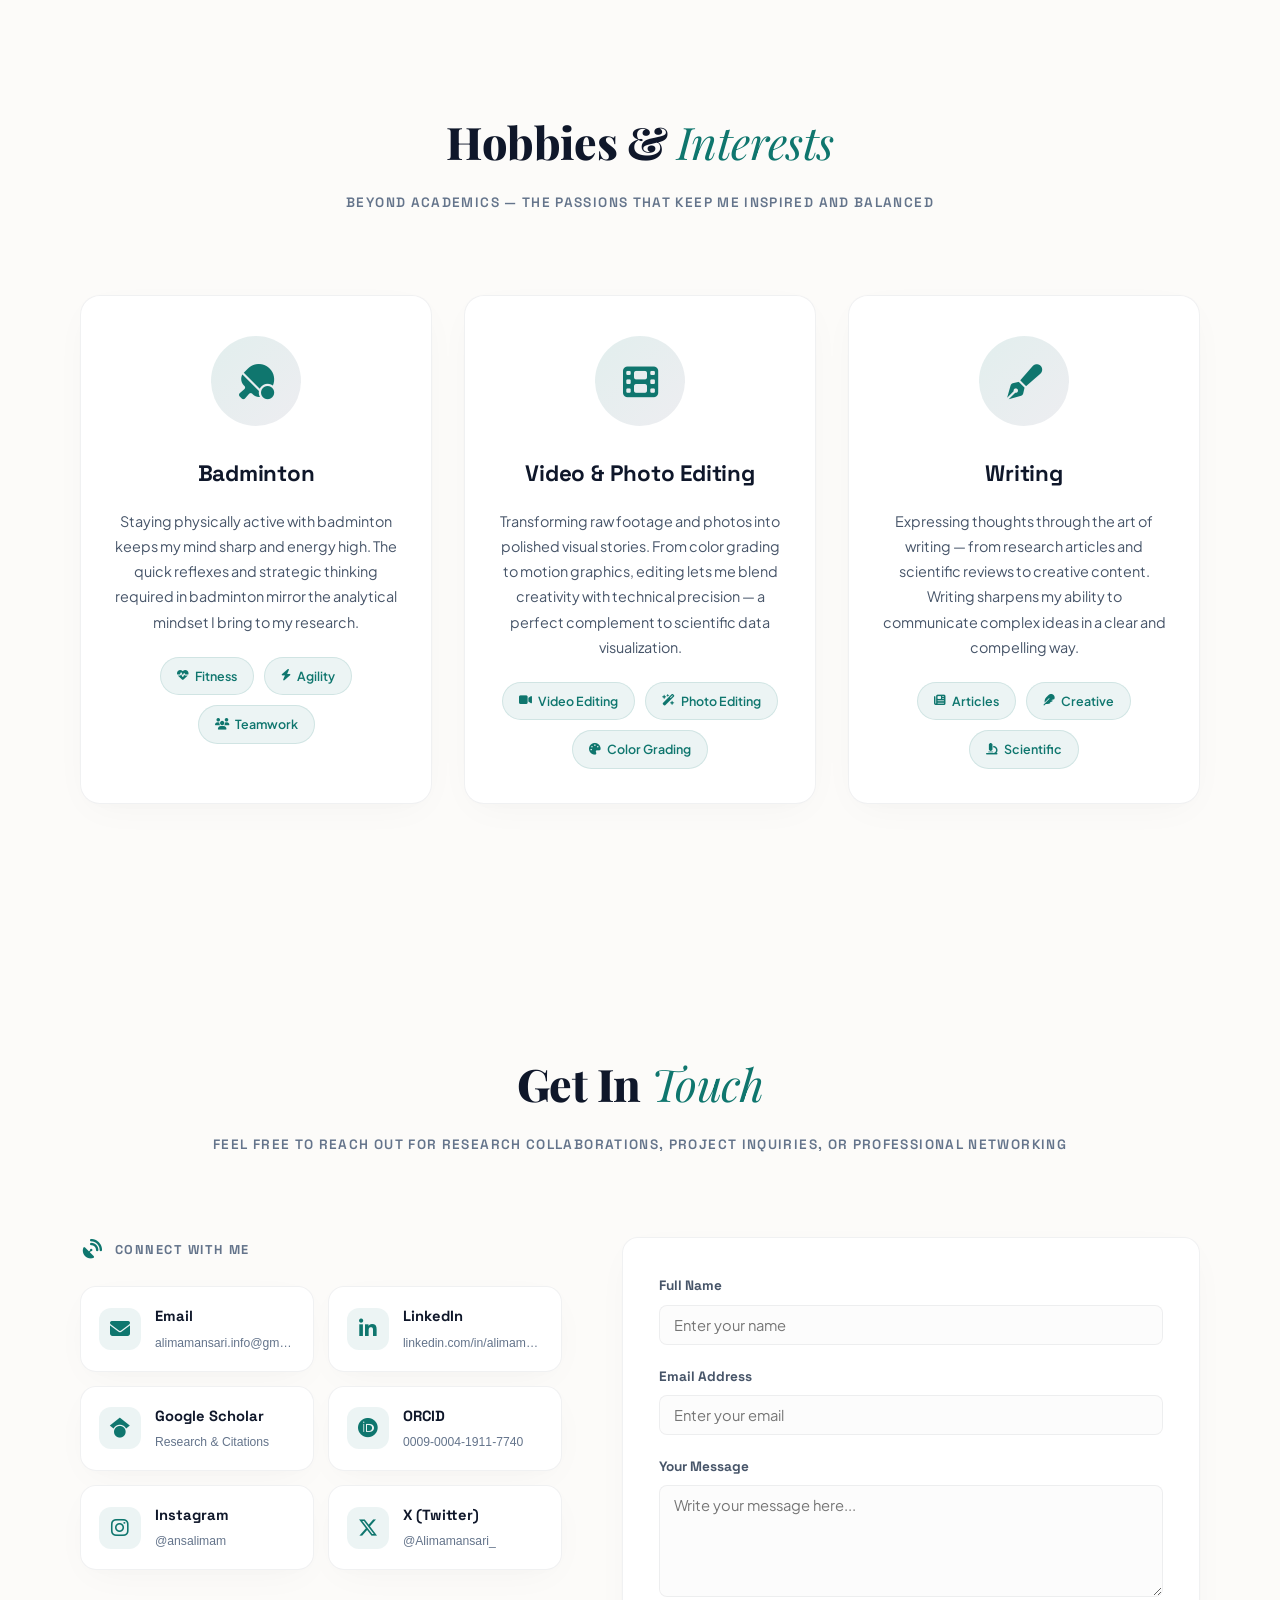
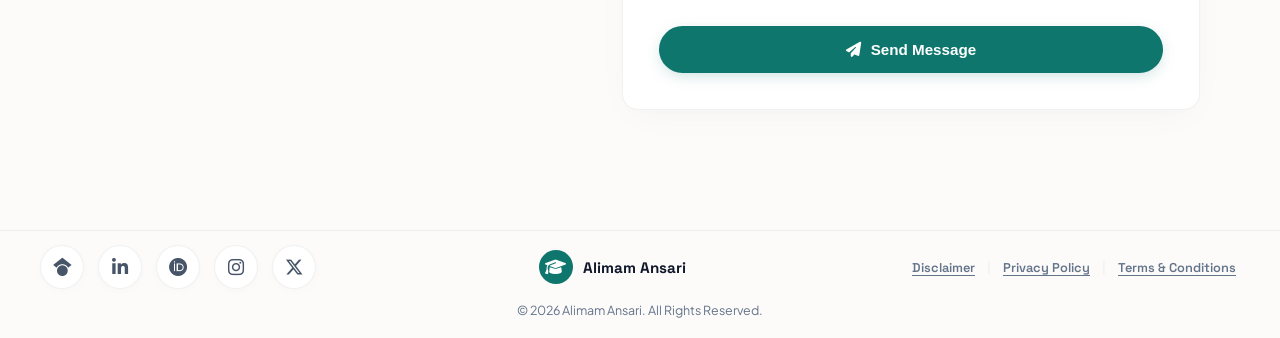
==== commit 81669fcd: "Refactored Option 2 to separate jump trajectory from 3D flip and shine for flawless rendering" ====
--- a/index.html
+++ b/index.html
@@ -65,7 +65,7 @@
     <!-- Font Awesome Icons -->
     <link rel="stylesheet" href="https://cdnjs.cloudflare.com/ajax/libs/font-awesome/6.5.2/css/all.min.css">
     <!-- Custom CSS Styling -->
-    <link rel="stylesheet" href="styles.css?v=1.1.0">
+    <link rel="stylesheet" href="styles.css?v=1.1.3">
 </head>
 <body>
 
@@ -87,12 +87,14 @@
     <!-- Navigation Header -->
     <header class="header" id="header">
         <a href="#hero" class="logo">
-            <span class="logo-icon hat-flipper"><i class="fa-solid fa-graduation-cap"></i></span>
+            <span class="logo-icon hat-launcher"><i class="fa-solid fa-graduation-cap"></i></span>
             <span class="logo-name-group">
                 <span>Alimam Ansari</span>
                 <span class="emerging-tick" title="Verified Profile">
-                    <svg viewBox="0 0 24 24" aria-label="Verified account" role="img" width="19" height="19" style="flex-shrink: 0;"><polygon fill="#1d9bf0" stroke="#1d9bf0" stroke-width="0.8" stroke-linejoin="round" points="12,0.5 14.27,2.78 17.34,1.82 18.3,4.89 21.46,5.47 20.88,8.63 23.42,10.61 21.43,13.15 22.75,16.08 19.82,17.4 19.63,20.61 16.41,20.41 14.75,23.17 12,21.5 9.25,23.17 7.59,20.41 4.37,20.61 4.18,17.4 1.25,16.08 2.57,13.15 0.58,10.61 3.12,8.63 2.54,5.47 5.7,4.89 6.66,1.82 9.73,2.78"></polygon><path fill="#ffffff" d="M10.2,16.2l-3.5-3.5c-0.4-0.4-0.4-1,0-1.4s1-0.4,1.4,0l2.1,2.1l5.1-5.1c0.4-0.4,1-0.4,1.4,0 s0.4,1,0,1.4L11.6,16.2C11.2,16.6,10.6,16.6,10.2,16.2z"></path></svg>
-                    <span class="emerging-shine"></span>
+                    <span class="tick-disc">
+                        <svg viewBox="0 0 24 24" aria-label="Verified account" role="img" width="19" height="19" style="flex-shrink: 0;"><polygon fill="#1d9bf0" stroke="#1d9bf0" stroke-width="0.8" stroke-linejoin="round" points="12,0.5 14.27,2.78 17.34,1.82 18.3,4.89 21.46,5.47 20.88,8.63 23.42,10.61 21.43,13.15 22.75,16.08 19.82,17.4 19.63,20.61 16.41,20.41 14.75,23.17 12,21.5 9.25,23.17 7.59,20.41 4.37,20.61 4.18,17.4 1.25,16.08 2.57,13.15 0.58,10.61 3.12,8.63 2.54,5.47 5.7,4.89 6.66,1.82 9.73,2.78"></polygon><path fill="#ffffff" d="M10.2,16.2l-3.5-3.5c-0.4-0.4-0.4-1,0-1.4s1-0.4,1.4,0l2.1,2.1l5.1-5.1c0.4-0.4,1-0.4,1.4,0 s0.4,1,0,1.4L11.6,16.2C11.2,16.6,10.6,16.6,10.2,16.2z"></path></svg>
+                        <span class="emerging-shine"></span>
+                    </span>
                 </span>
             </span>
         </a>
--- a/styles.css
+++ b/styles.css
@@ -3264,14 +3264,13 @@
 
 
 /* ==========================================================================
-   OPTION 2: Scholar Hat Flips & Launches Verified Tick to Name
+   OPTION 2: Scholar Hat Catapults Tick -> Controlled Arc Jump -> 3D Flip & Shine
    ========================================================================== */
-.hat-flipper {
+.hat-launcher {
     display: inline-flex;
     align-items: center;
     justify-content: center;
-    transform-style: preserve-3d;
-    animation: hatPulseAndFlip 8s cubic-bezier(0.4, 0, 0.2, 1) infinite;
+    animation: hatCatapult 8s cubic-bezier(0.4, 0, 0.2, 1) infinite;
     cursor: pointer;
 }
 
@@ -3282,16 +3281,29 @@
     position: relative;
 }
 
+/* Outer container handles ONLY the jump trajectory */
 .emerging-tick {
     position: relative;
     display: inline-flex;
     align-items: center;
     justify-content: center;
+    cursor: pointer;
+    animation: tickArcJump 8s cubic-bezier(0.25, 0.46, 0.45, 0.94) infinite;
+    will-change: transform, opacity;
+}
+
+/* Inner disc handles ONLY the 3D flip & shine */
+.tick-disc {
+    position: relative;
+    display: inline-flex;
+    align-items: center;
+    justify-content: center;
     overflow: hidden;
     border-radius: 50%;
-    cursor: pointer;
-    animation: tickEmergeFromHat 8s cubic-bezier(0.34, 1.25, 0.64, 1) infinite;
-    will-change: transform, opacity;
+    transform-style: preserve-3d;
+    perspective: 500px;
+    animation: tickDiscFlip 8s cubic-bezier(0.4, 0, 0.2, 1) infinite;
+    will-change: transform;
 }
 
 .emerging-shine {
@@ -3311,105 +3323,153 @@
     animation: emergeShineSweep 8s ease-in-out infinite;
 }
 
-@keyframes hatPulseAndFlip {
-    0%, 12% {
+/* Hat catapults tick & catches it */
+@keyframes hatCatapult {
+    0%, 14% {
+        transform: scale(1) translateY(0);
+        filter: none;
+    }
+    16% {
+        /* Squashes down preparing to launch */
+        transform: scale(1.15, 0.85);
+        filter: brightness(1.25) drop-shadow(0 0 10px rgba(0, 168, 120, 0.8));
+    }
+    18% {
+        /* Springs up throwing tick */
+        transform: scale(0.92, 1.18) translateY(-3px);
+        filter: brightness(1.3) drop-shadow(0 0 12px rgba(0, 168, 120, 0.9));
+    }
+    23% {
+        transform: scale(1) translateY(0);
+        filter: none;
+    }
+    82% {
+        transform: scale(1) translateY(0);
+        filter: none;
+    }
+    85% {
+        /* Prepares to catch returning tick */
+        transform: scale(1.1, 1.1);
+        filter: brightness(1.2) drop-shadow(0 0 8px rgba(0, 168, 120, 0.7));
+    }
+    88% {
+        /* Absorbs impact */
+        transform: scale(1.16, 0.86);
+    }
+    92%, 100% {
+        transform: scale(1) translateY(0);
+        filter: none;
+    }
+}
+
+/* Tick Arc Jump (stays safely inside navbar height) */
+@keyframes tickArcJump {
+    0%, 15% {
+        /* Asleep inside hat */
+        transform: translate(-140px, 0px) scale(0);
+        opacity: 0;
+    }
+    18% {
+        /* Shoots out of hat */
+        transform: translate(-140px, 0px) scale(0.8);
+        opacity: 1;
+    }
+    23% {
+        /* Low, smooth arc over name (stays inside navbar!) */
+        transform: translate(-70px, -14px) scale(1.1);
+        opacity: 1;
+    }
+    28% {
+        /* Touchdown at spot next to name */
+        transform: translate(0px, 0px) scale(1.18, 0.84);
+        opacity: 1;
+    }
+    31% {
+        /* Small rebound bounce */
+        transform: translate(0px, -3px) scale(0.95, 1.05);
+        opacity: 1;
+    }
+    34% {
+        /* Settles at spot */
+        transform: translate(0px, 0px) scale(1);
+        opacity: 1;
+    }
+    75% {
+        /* Stays steady next to name for ~3.3 seconds */
+        transform: translate(0px, 0px) scale(1);
+        opacity: 1;
+    }
+    78% {
+        /* Squashes down preparing for return jump */
+        transform: translate(0px, 0px) scale(1.12, 0.88);
+        opacity: 1;
+    }
+    83% {
+        /* Return arc back to hat */
+        transform: translate(-70px, -12px) scale(1.05);
+        opacity: 1;
+    }
+    88% {
+        /* Dives into hat */
+        transform: translate(-140px, 0px) scale(0.5);
+        opacity: 0.8;
+    }
+    91%, 100% {
+        /* Absorbed */
+        transform: translate(-140px, 0px) scale(0);
+        opacity: 0;
+    }
+}
+
+/* 3D Flip happens right after landing at its spot */
+@keyframes tickDiscFlip {
+    0%, 33% {
         transform: scale(1) rotateY(0deg);
         filter: none;
     }
-    15% {
-        /* Hat blinks with vibrant green glow */
-        transform: scale(1.18) rotateY(0deg);
-        filter: brightness(1.3) drop-shadow(0 0 12px rgba(0, 168, 120, 0.9));
-    }
-    18% {
-        /* Hat flips 3D as tick launches */
-        transform: scale(1.1) rotateY(180deg);
-        filter: brightness(1.2) drop-shadow(0 0 8px rgba(0, 168, 120, 0.7));
-    }
-    24% {
+    35% {
+        /* Begins 3D flip */
+        transform: scale(1.18) rotateY(90deg);
+        filter: drop-shadow(0 0 8px rgba(29, 155, 240, 0.8));
+    }
+    38% {
+        /* Halfway through flip */
+        transform: scale(1.25) rotateY(180deg);
+        filter: brightness(1.25) drop-shadow(0 0 12px rgba(29, 155, 240, 0.95));
+    }
+    41% {
+        /* Three-quarters */
+        transform: scale(1.18) rotateY(270deg);
+    }
+    44% {
+        /* Lands 3D flip facing front */
         transform: scale(1) rotateY(360deg);
-        filter: none;
-    }
-    84% {
+        filter: drop-shadow(0 0 5px rgba(29, 155, 240, 0.45));
+    }
+    75% {
+        transform: scale(1) rotateY(360deg);
+        filter: drop-shadow(0 0 3px rgba(29, 155, 240, 0.3));
+    }
+    76%, 100% {
         transform: scale(1) rotateY(0deg);
         filter: none;
     }
-    87% {
-        /* Hat pulses to receive tick back */
-        transform: scale(1.15) rotateY(0deg);
-        filter: brightness(1.3) drop-shadow(0 0 10px rgba(0, 168, 120, 0.8));
-    }
-    91% {
-        /* Hat flips as tick returns */
-        transform: scale(1.1) rotateY(180deg);
-    }
-    95%, 100% {
-        transform: scale(1) rotateY(360deg);
-        filter: none;
-    }
-}
-
-@keyframes tickEmergeFromHat {
-    0%, 15% {
-        /* Hidden inside hat */
-        transform: translateX(calc(-100% - 135px)) scale(0) rotate(-180deg);
-        opacity: 0;
-    }
-    18% {
-        /* Pops out of hat */
-        transform: translateX(calc(-100% - 135px)) scale(0.6) rotate(-90deg);
-        opacity: 1;
-        filter: drop-shadow(0 0 10px rgba(29, 155, 240, 0.9));
-    }
-    30% {
-        /* Slides across and lands next to name with bounce */
-        transform: translateX(0) scale(1.15) rotate(0deg);
-        opacity: 1;
-        filter: drop-shadow(0 0 12px rgba(29, 155, 240, 0.95));
-    }
-    34% {
-        transform: translateX(0) scale(1) rotate(0deg);
-        opacity: 1;
-        filter: drop-shadow(0 0 4px rgba(29, 155, 240, 0.4));
-    }
-    76% {
-        /* Stays steady next to name for ~3.5 seconds */
-        transform: translateX(0) scale(1) rotate(0deg);
-        opacity: 1;
-        filter: drop-shadow(0 0 4px rgba(29, 155, 240, 0.4));
-    }
-    80% {
-        /* Quick blink pulse */
-        transform: translateX(0) scale(1.18) rotate(0deg);
-        opacity: 1;
-        filter: brightness(1.3) drop-shadow(0 0 10px rgba(29, 155, 240, 0.9));
-    }
-    89% {
-        /* Glides back towards hat */
-        transform: translateX(calc(-100% - 135px)) scale(0.4) rotate(-180deg);
-        opacity: 0.6;
-        filter: none;
-    }
-    93%, 100% {
-        /* Absorbed into hat */
-        transform: translateX(calc(-100% - 135px)) scale(0) rotate(-180deg);
-        opacity: 0;
-    }
-}
-
+}
+
+/* Silver Shine sweeps right after 3D flip completes */
 @keyframes emergeShineSweep {
-    0%, 32% {
+    0%, 43% {
         left: -140%;
         opacity: 0;
     }
-    33% {
+    44% {
         opacity: 1;
     }
-    39% {
+    49% {
         left: 150%;
         opacity: 1;
     }
-    40%, 100% {
+    50%, 100% {
         left: 150%;
         opacity: 0;
     }
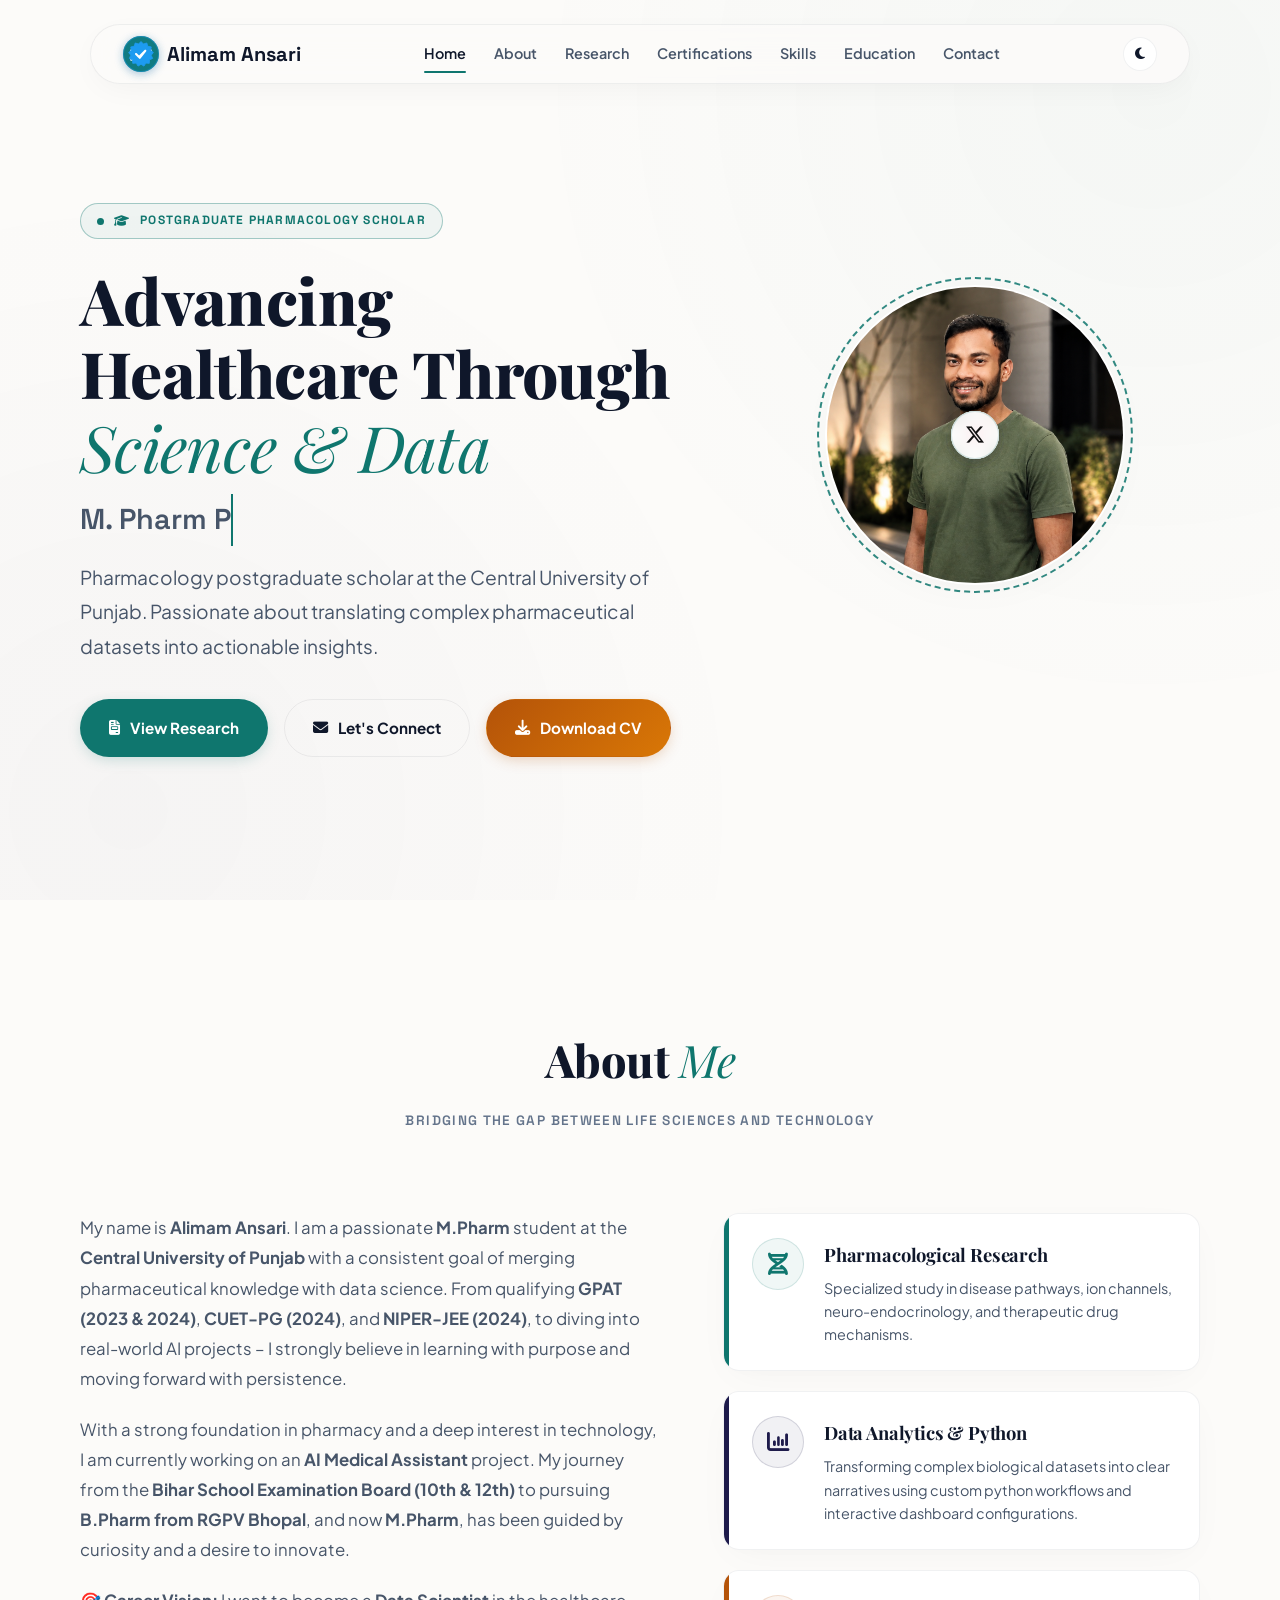
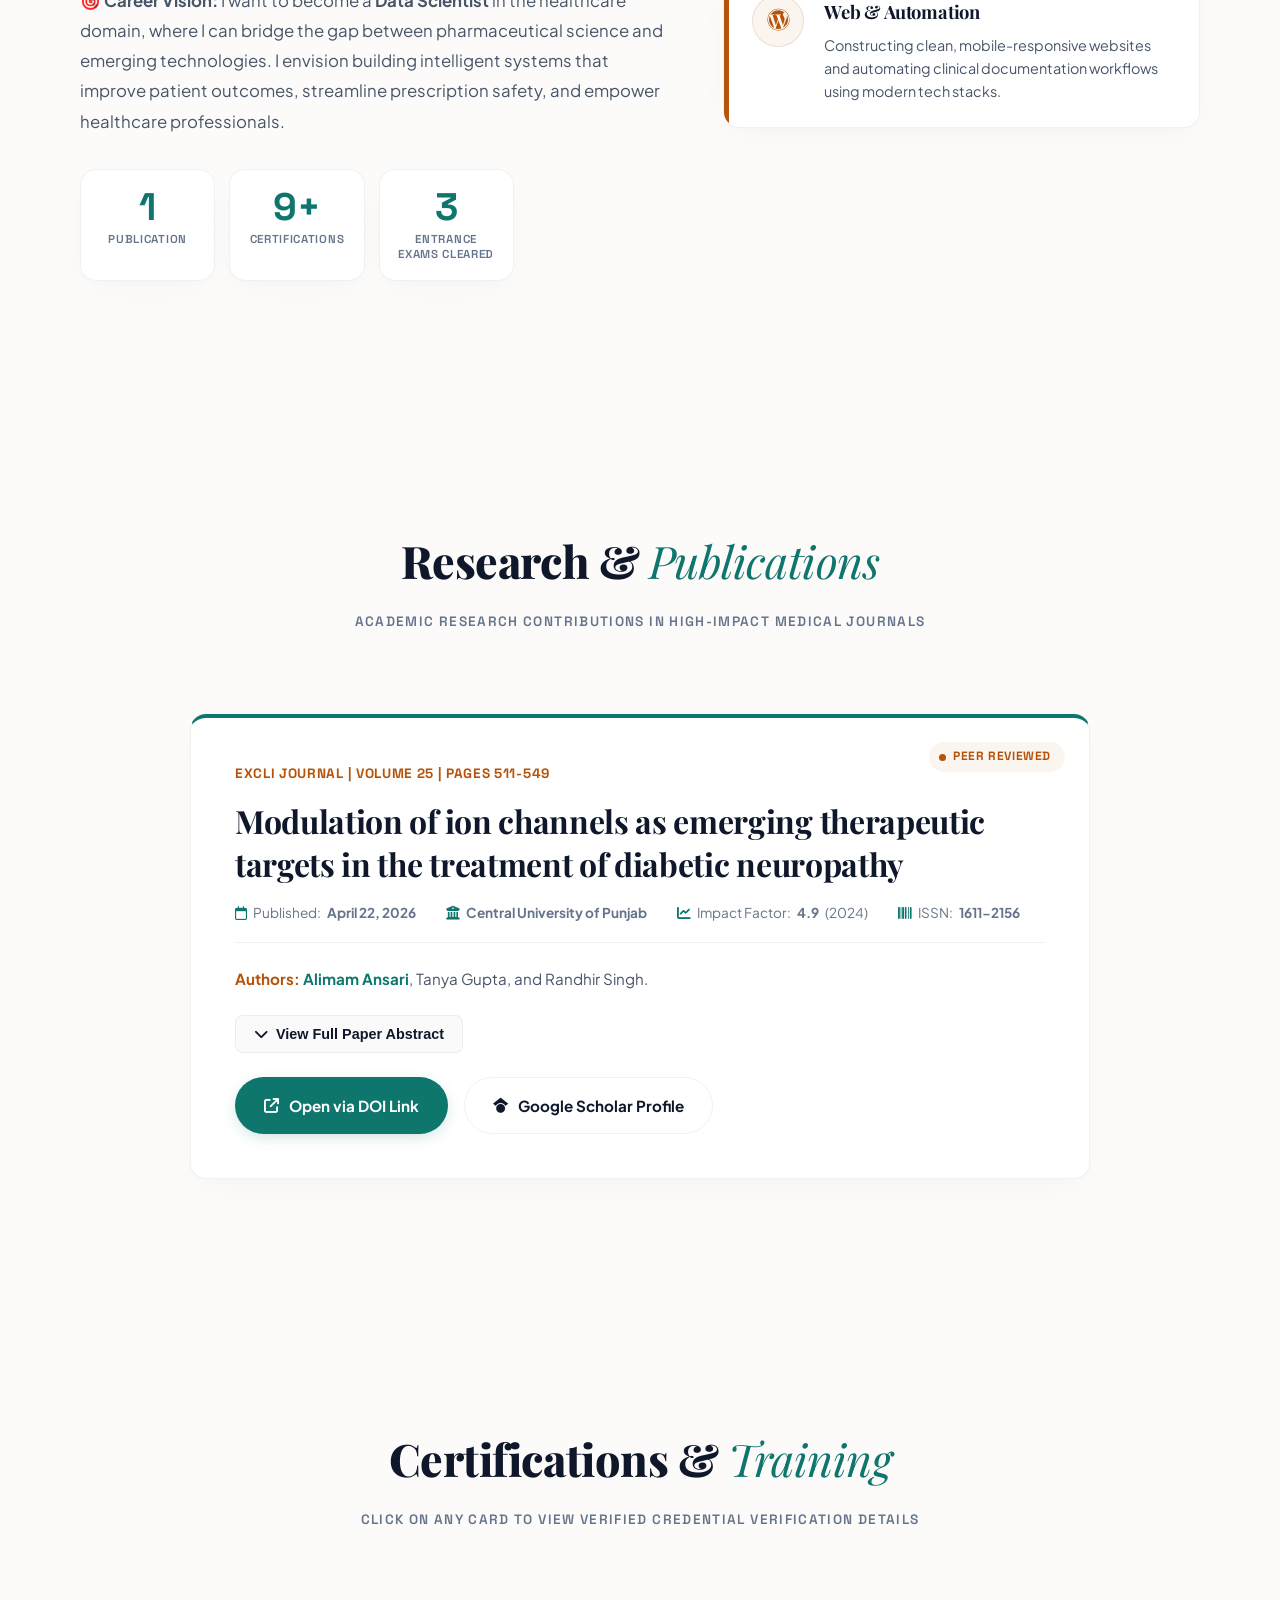
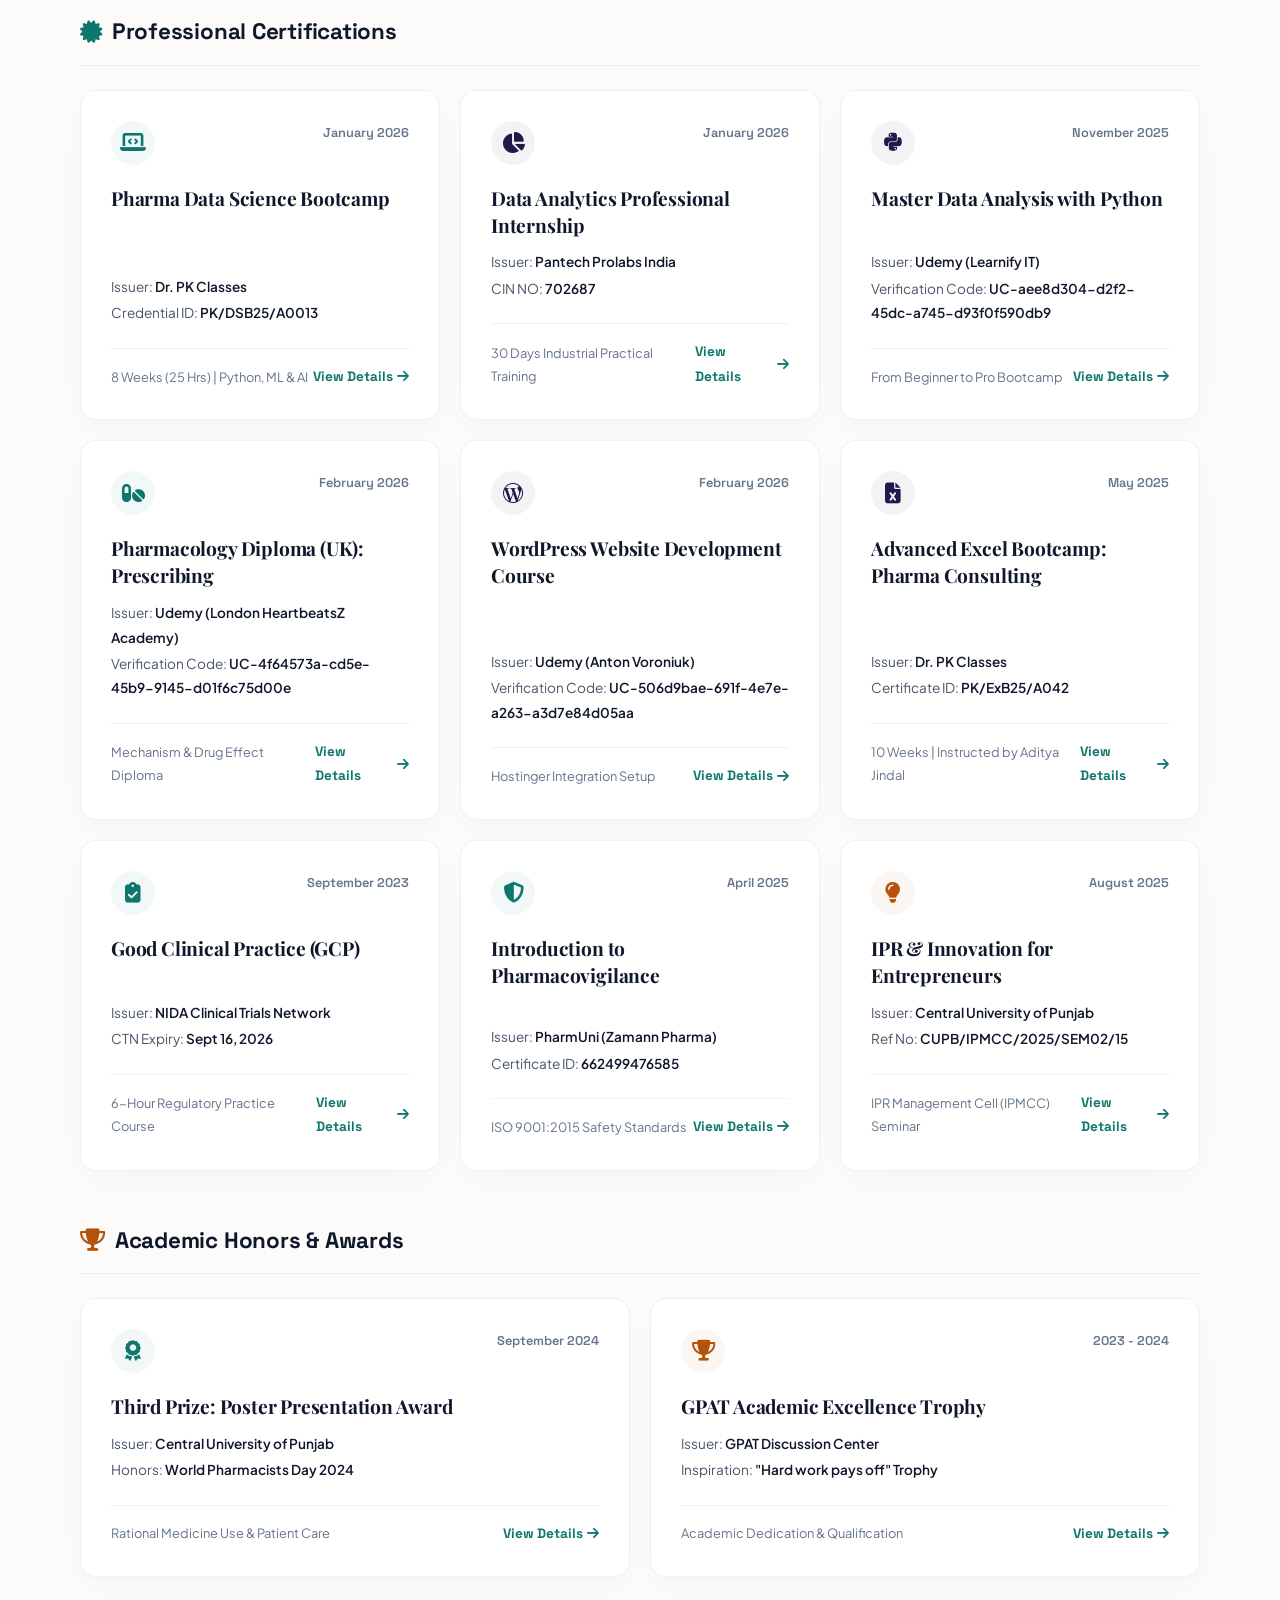
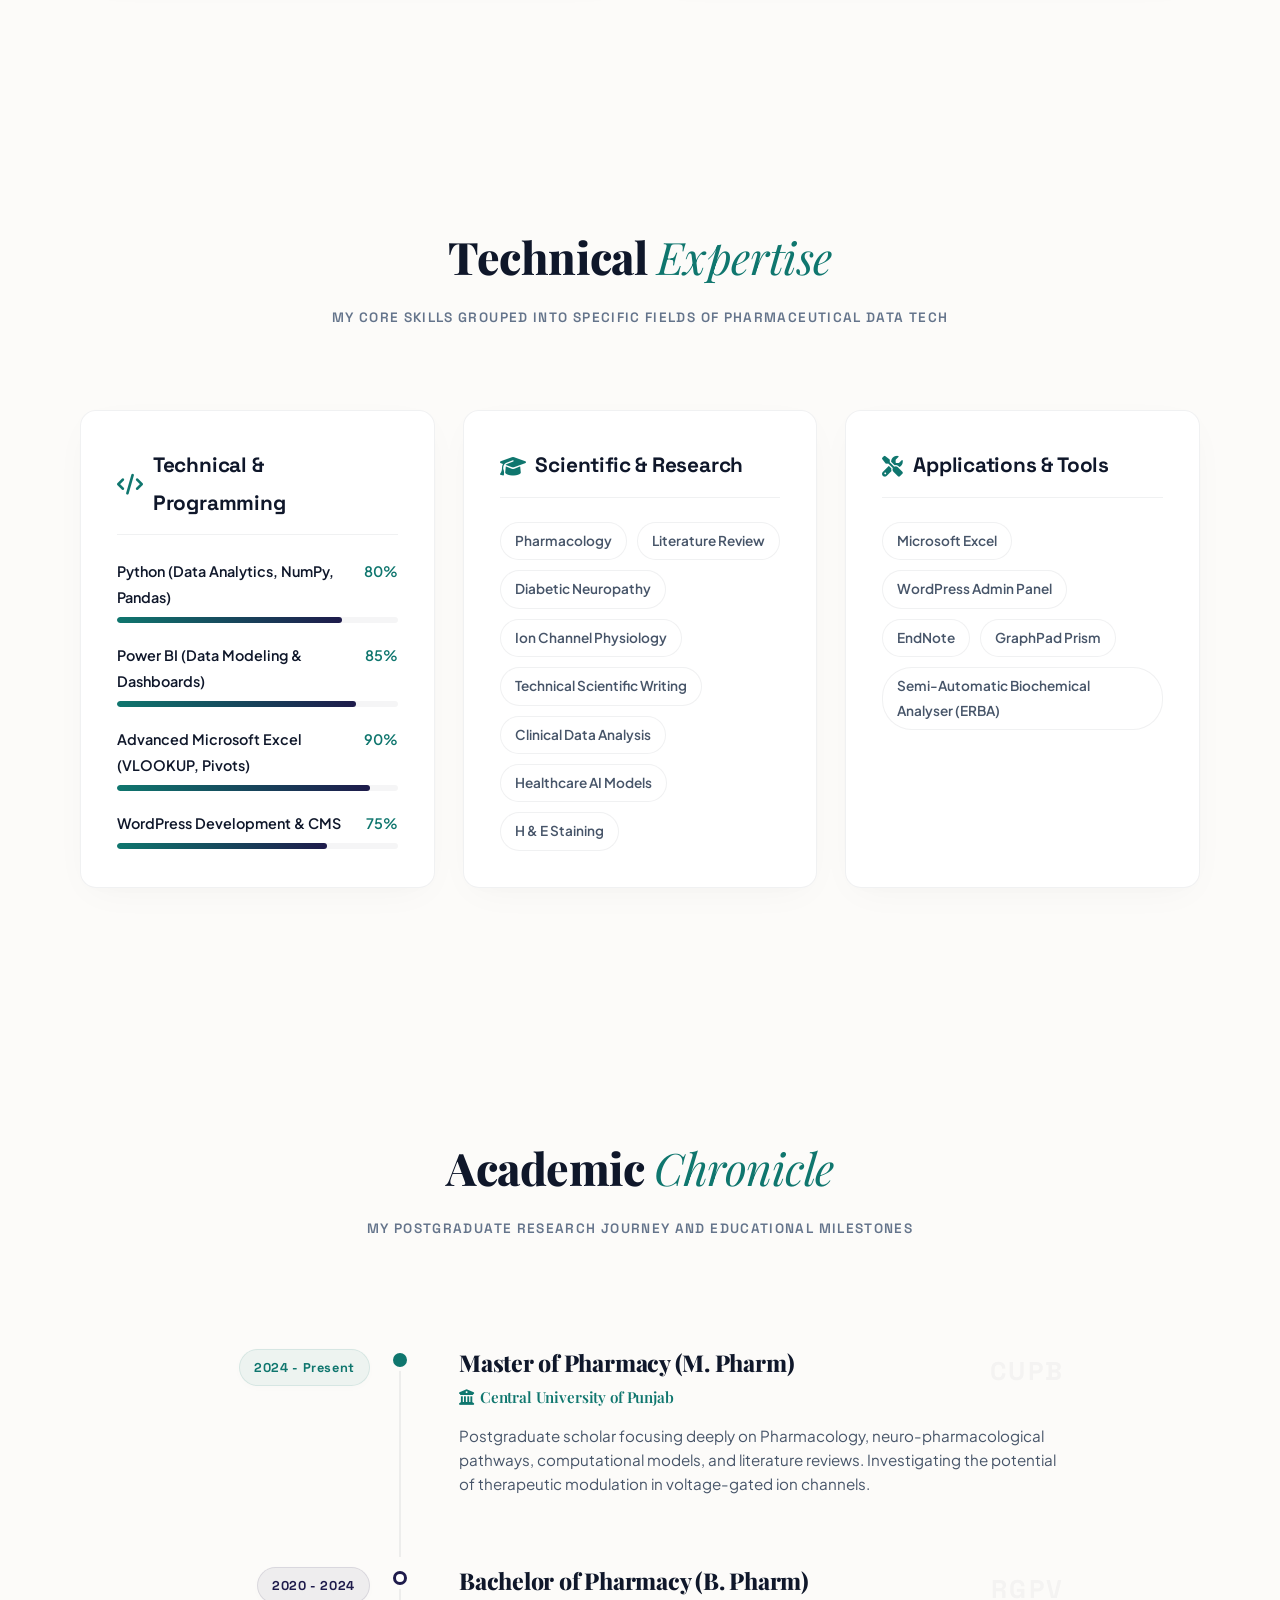
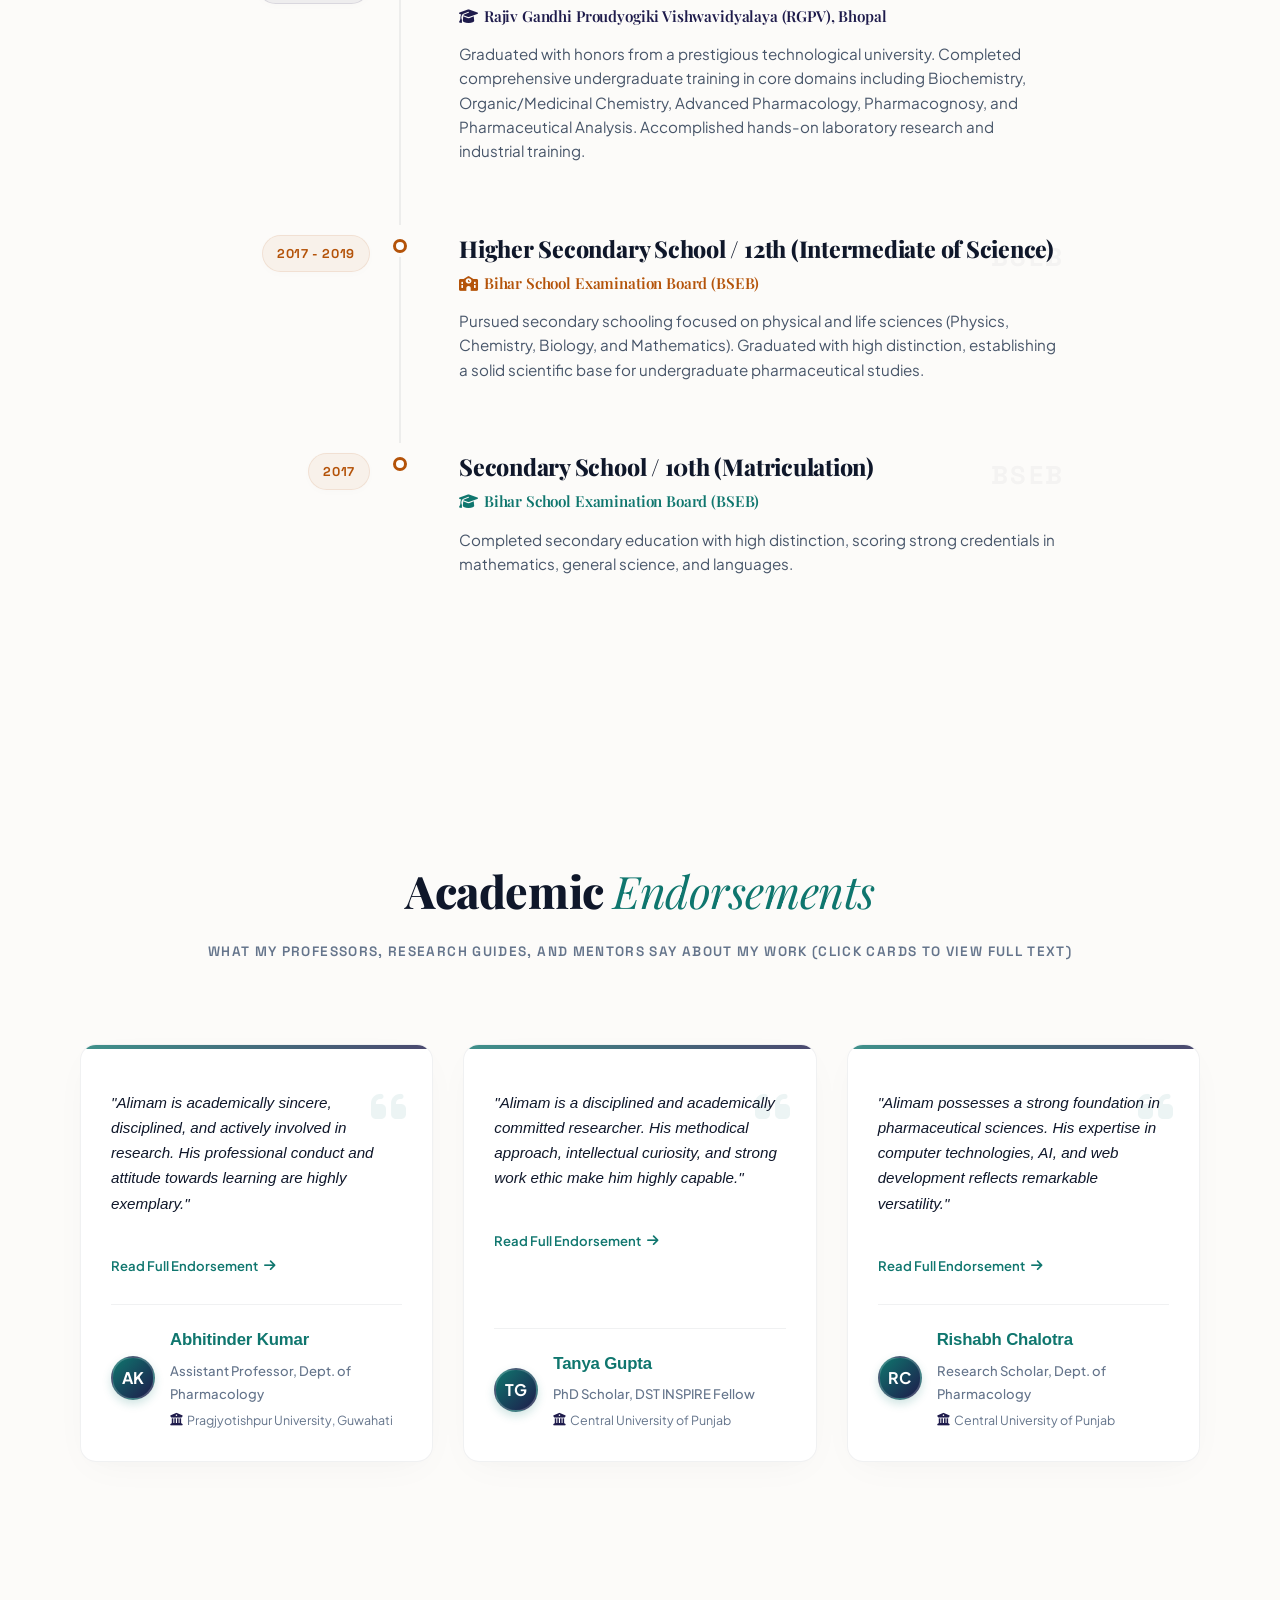
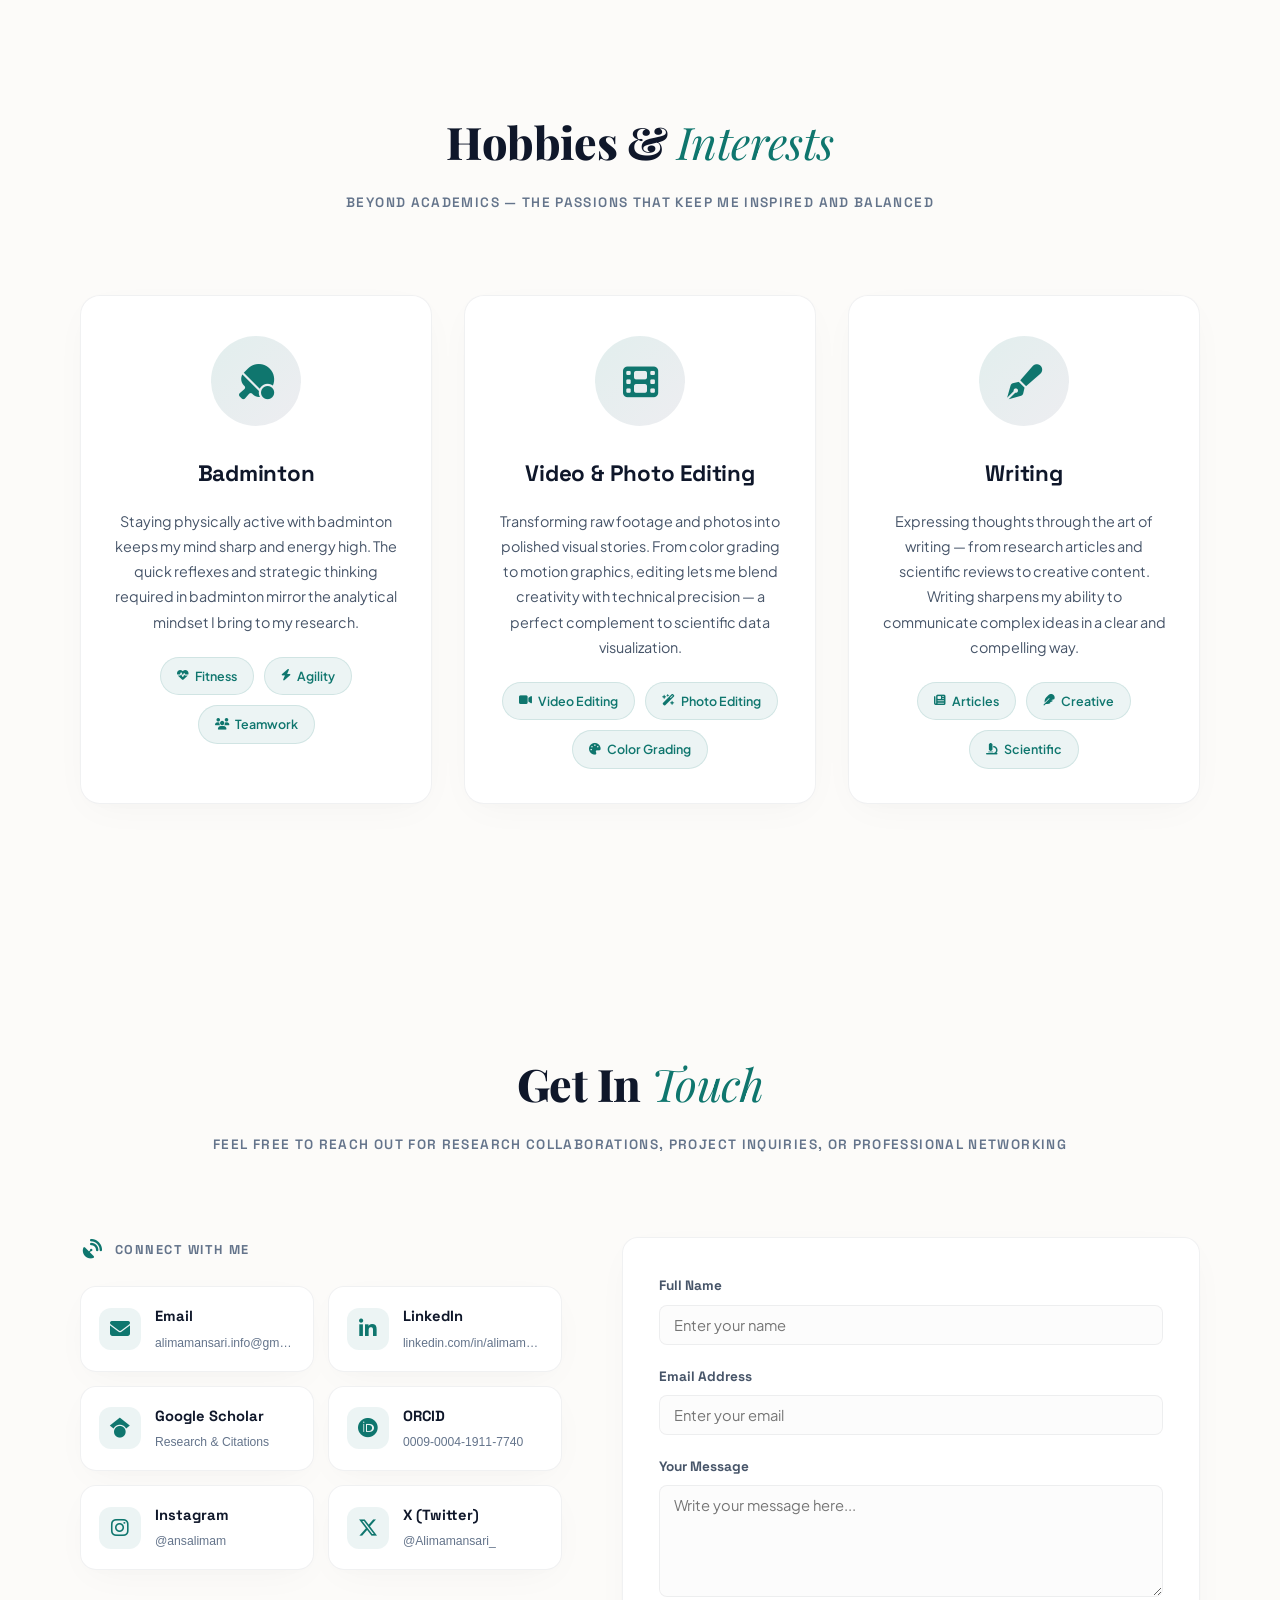
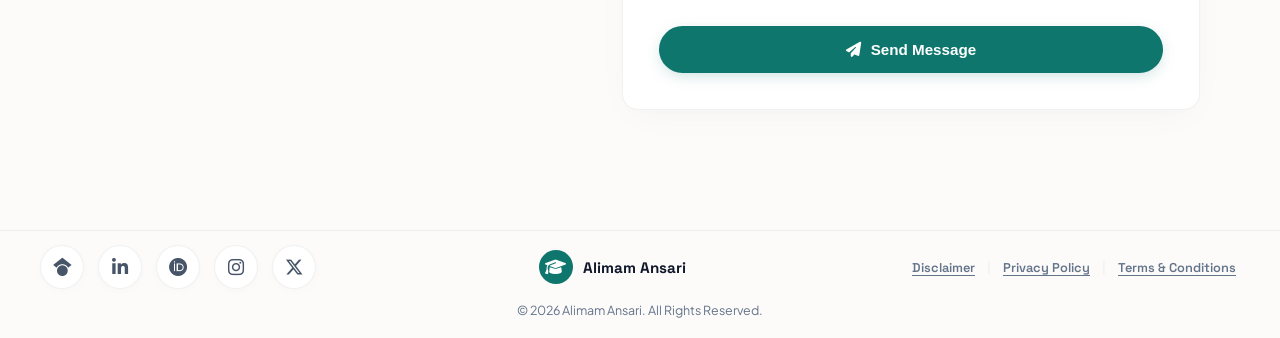
==== commit 99270de6: "Restored Option 1: 3D coin flipper between Scholar Hat and Verified Badge with silver shine" ====
--- a/index.html
+++ b/index.html
@@ -65,7 +65,7 @@
     <!-- Font Awesome Icons -->
     <link rel="stylesheet" href="https://cdnjs.cloudflare.com/ajax/libs/font-awesome/6.5.2/css/all.min.css">
     <!-- Custom CSS Styling -->
-    <link rel="stylesheet" href="styles.css?v=1.1.3">
+    <link rel="stylesheet" href="styles.css?v=1.1.4">
 </head>
 <body>
 
@@ -87,16 +87,18 @@
     <!-- Navigation Header -->
     <header class="header" id="header">
         <a href="#hero" class="logo">
-            <span class="logo-icon hat-launcher"><i class="fa-solid fa-graduation-cap"></i></span>
-            <span class="logo-name-group">
-                <span>Alimam Ansari</span>
-                <span class="emerging-tick" title="Verified Profile">
-                    <span class="tick-disc">
-                        <svg viewBox="0 0 24 24" aria-label="Verified account" role="img" width="19" height="19" style="flex-shrink: 0;"><polygon fill="#1d9bf0" stroke="#1d9bf0" stroke-width="0.8" stroke-linejoin="round" points="12,0.5 14.27,2.78 17.34,1.82 18.3,4.89 21.46,5.47 20.88,8.63 23.42,10.61 21.43,13.15 22.75,16.08 19.82,17.4 19.63,20.61 16.41,20.41 14.75,23.17 12,21.5 9.25,23.17 7.59,20.41 4.37,20.61 4.18,17.4 1.25,16.08 2.57,13.15 0.58,10.61 3.12,8.63 2.54,5.47 5.7,4.89 6.66,1.82 9.73,2.78"></polygon><path fill="#ffffff" d="M10.2,16.2l-3.5-3.5c-0.4-0.4-0.4-1,0-1.4s1-0.4,1.4,0l2.1,2.1l5.1-5.1c0.4-0.4,1-0.4,1.4,0 s0.4,1,0,1.4L11.6,16.2C11.2,16.6,10.6,16.6,10.2,16.2z"></path></svg>
-                        <span class="emerging-shine"></span>
-                    </span>
-                </span>
-            </span>
+            <div class="logo-flipper" aria-label="Alimam Ansari Emblem">
+                <div class="flipper-inner">
+                    <div class="flipper-front" title="Pharmacology Scholar">
+                        <i class="fa-solid fa-graduation-cap"></i>
+                    </div>
+                    <div class="flipper-back" title="Verified Profile">
+                        <svg viewBox="0 0 24 24" aria-label="Verified account" role="img" width="26" height="26" style="flex-shrink: 0;"><polygon fill="#1d9bf0" stroke="#1d9bf0" stroke-width="0.8" stroke-linejoin="round" points="12,0.5 14.27,2.78 17.34,1.82 18.3,4.89 21.46,5.47 20.88,8.63 23.42,10.61 21.43,13.15 22.75,16.08 19.82,17.4 19.63,20.61 16.41,20.41 14.75,23.17 12,21.5 9.25,23.17 7.59,20.41 4.37,20.61 4.18,17.4 1.25,16.08 2.57,13.15 0.58,10.61 3.12,8.63 2.54,5.47 5.7,4.89 6.66,1.82 9.73,2.78"></polygon><path fill="#ffffff" d="M10.2,16.2l-3.5-3.5c-0.4-0.4-0.4-1,0-1.4s1-0.4,1.4,0l2.1,2.1l5.1-5.1c0.4-0.4,1-0.4,1.4,0 s0.4,1,0,1.4L11.6,16.2C11.2,16.6,10.6,16.6,10.2,16.2z"></path></svg>
+                        <div class="flipper-shine"></div>
+                    </div>
+                </div>
+            </div>
+            <span>Alimam Ansari</span>
         </a>
         
         <nav class="nav" id="nav-menu">
--- a/styles.css
+++ b/styles.css
@@ -3264,53 +3264,67 @@
 
 
 /* ==========================================================================
-   OPTION 2: Scholar Hat Catapults Tick -> Controlled Arc Jump -> 3D Flip & Shine
+   Logo 3D Flipping Emblem (Scholar Hat <-> Verified Badge)
    ========================================================================== */
-.hat-launcher {
+.logo-flipper {
+    width: 36px;
+    height: 36px;
+    perspective: 800px;
     display: inline-flex;
     align-items: center;
     justify-content: center;
-    animation: hatCatapult 8s cubic-bezier(0.4, 0, 0.2, 1) infinite;
+    flex-shrink: 0;
     cursor: pointer;
-}
-
-.logo-name-group {
-    display: inline-flex;
-    align-items: center;
-    gap: 6px;
+    transition: transform 0.3s ease;
+}
+
+.logo:hover .logo-flipper {
+    transform: scale(1.08);
+}
+
+.flipper-inner {
     position: relative;
-}
-
-/* Outer container handles ONLY the jump trajectory */
-.emerging-tick {
-    position: relative;
-    display: inline-flex;
+    width: 100%;
+    height: 100%;
+    border-radius: 50%;
+}
+
+.flipper-front,
+.flipper-back {
+    position: absolute;
+    inset: 0;
+    width: 100%;
+    height: 100%;
+    border-radius: 50%;
+    display: flex;
     align-items: center;
     justify-content: center;
-    cursor: pointer;
-    animation: tickArcJump 8s cubic-bezier(0.25, 0.46, 0.45, 0.94) infinite;
     will-change: transform, opacity;
 }
 
-/* Inner disc handles ONLY the 3D flip & shine */
-.tick-disc {
-    position: relative;
-    display: inline-flex;
-    align-items: center;
-    justify-content: center;
+/* FRONT: Scholar Hat */
+.flipper-front {
+    background: var(--color-primary);
+    color: #ffffff;
+    font-size: 1.1rem;
+    box-shadow: 0 2px 8px rgba(0, 0, 0, 0.15);
+    animation: flipFrontAnim 7s cubic-bezier(0.4, 0, 0.2, 1) infinite;
+}
+
+/* BACK: Verified Tick Badge */
+.flipper-back {
+    background: rgba(29, 155, 240, 0.15);
+    border: 1.5px solid rgba(29, 155, 240, 0.4);
+    box-shadow: 0 2px 10px rgba(29, 155, 240, 0.25);
     overflow: hidden;
-    border-radius: 50%;
-    transform-style: preserve-3d;
-    perspective: 500px;
-    animation: tickDiscFlip 8s cubic-bezier(0.4, 0, 0.2, 1) infinite;
-    will-change: transform;
-}
-
-.emerging-shine {
+    animation: flipBackAnim 7s cubic-bezier(0.4, 0, 0.2, 1) infinite;
+}
+
+.flipper-shine {
     position: absolute;
     top: 0;
     left: -140%;
-    width: 60%;
+    width: 70%;
     height: 100%;
     background: linear-gradient(
         90deg,
@@ -3320,156 +3334,122 @@
     );
     transform: skewX(-25deg);
     pointer-events: none;
-    animation: emergeShineSweep 8s ease-in-out infinite;
-}
-
-/* Hat catapults tick & catches it */
-@keyframes hatCatapult {
-    0%, 14% {
-        transform: scale(1) translateY(0);
+    animation: flipperShineSweep 7s ease-in-out infinite;
+}
+
+@keyframes flipFrontAnim {
+    0%, 38% {
+        transform: scale(1) rotateY(0deg);
+        opacity: 1;
+        z-index: 2;
+        filter: drop-shadow(0 0 0 rgba(0,0,0,0));
+    }
+    41% {
+        /* Blink / Glow pulse before flip */
+        transform: scale(1.15) rotateY(0deg);
+        opacity: 1;
+        z-index: 2;
+        filter: brightness(1.3) drop-shadow(0 0 10px rgba(0, 168, 120, 0.85));
+    }
+    47% {
+        /* Turn to edge */
+        transform: scale(1.05) rotateY(90deg);
+        opacity: 1;
+        z-index: 2;
         filter: none;
     }
-    16% {
-        /* Squashes down preparing to launch */
-        transform: scale(1.15, 0.85);
-        filter: brightness(1.25) drop-shadow(0 0 10px rgba(0, 168, 120, 0.8));
-    }
-    18% {
-        /* Springs up throwing tick */
-        transform: scale(0.92, 1.18) translateY(-3px);
-        filter: brightness(1.3) drop-shadow(0 0 12px rgba(0, 168, 120, 0.9));
-    }
-    23% {
-        transform: scale(1) translateY(0);
+    47.1%, 94.9% {
+        /* Hidden while back is visible */
+        transform: scale(1) rotateY(90deg);
+        opacity: 0;
+        z-index: 1;
         filter: none;
     }
-    82% {
-        transform: scale(1) translateY(0);
+    95% {
+        /* Turn back in from edge */
+        transform: scale(1.05) rotateY(90deg);
+        opacity: 1;
+        z-index: 2;
         filter: none;
     }
-    85% {
-        /* Prepares to catch returning tick */
-        transform: scale(1.1, 1.1);
-        filter: brightness(1.2) drop-shadow(0 0 8px rgba(0, 168, 120, 0.7));
-    }
-    88% {
-        /* Absorbs impact */
-        transform: scale(1.16, 0.86);
-    }
-    92%, 100% {
-        transform: scale(1) translateY(0);
+    100% {
+        transform: scale(1) rotateY(0deg);
+        opacity: 1;
+        z-index: 2;
+        filter: drop-shadow(0 0 0 rgba(0,0,0,0));
+    }
+}
+
+@keyframes flipBackAnim {
+    0%, 47% {
+        /* Hidden while front is active */
+        transform: scale(1) rotateY(-90deg);
+        opacity: 0;
+        z-index: 1;
         filter: none;
     }
-}
-
-/* Tick Arc Jump (stays safely inside navbar height) */
-@keyframes tickArcJump {
-    0%, 15% {
-        /* Asleep inside hat */
-        transform: translate(-140px, 0px) scale(0);
+    47.1% {
+        /* Emerge from edge */
+        transform: scale(1.05) rotateY(-90deg);
+        opacity: 1;
+        z-index: 2;
+        filter: none;
+    }
+    53% {
+        /* Land facing forward */
+        transform: scale(1.12) rotateY(0deg);
+        opacity: 1;
+        z-index: 2;
+        filter: brightness(1.2) drop-shadow(0 0 12px rgba(29, 155, 240, 0.95));
+    }
+    56% {
+        transform: scale(1) rotateY(0deg);
+        opacity: 1;
+        z-index: 2;
+        filter: drop-shadow(0 0 4px rgba(29, 155, 240, 0.4));
+    }
+    87% {
+        transform: scale(1) rotateY(0deg);
+        opacity: 1;
+        z-index: 2;
+        filter: drop-shadow(0 0 4px rgba(29, 155, 240, 0.4));
+    }
+    90% {
+        /* Blink / Glow pulse before returning */
+        transform: scale(1.15) rotateY(0deg);
+        opacity: 1;
+        z-index: 2;
+        filter: brightness(1.3) drop-shadow(0 0 10px rgba(29, 155, 240, 0.85));
+    }
+    94.9% {
+        /* Turn away to edge */
+        transform: scale(1.05) rotateY(-90deg);
+        opacity: 1;
+        z-index: 2;
+        filter: none;
+    }
+    95%, 100% {
+        /* Hidden again */
+        transform: scale(1) rotateY(-90deg);
         opacity: 0;
-    }
-    18% {
-        /* Shoots out of hat */
-        transform: translate(-140px, 0px) scale(0.8);
-        opacity: 1;
-    }
-    23% {
-        /* Low, smooth arc over name (stays inside navbar!) */
-        transform: translate(-70px, -14px) scale(1.1);
-        opacity: 1;
-    }
-    28% {
-        /* Touchdown at spot next to name */
-        transform: translate(0px, 0px) scale(1.18, 0.84);
-        opacity: 1;
-    }
-    31% {
-        /* Small rebound bounce */
-        transform: translate(0px, -3px) scale(0.95, 1.05);
-        opacity: 1;
-    }
-    34% {
-        /* Settles at spot */
-        transform: translate(0px, 0px) scale(1);
-        opacity: 1;
-    }
-    75% {
-        /* Stays steady next to name for ~3.3 seconds */
-        transform: translate(0px, 0px) scale(1);
-        opacity: 1;
-    }
-    78% {
-        /* Squashes down preparing for return jump */
-        transform: translate(0px, 0px) scale(1.12, 0.88);
-        opacity: 1;
-    }
-    83% {
-        /* Return arc back to hat */
-        transform: translate(-70px, -12px) scale(1.05);
-        opacity: 1;
-    }
-    88% {
-        /* Dives into hat */
-        transform: translate(-140px, 0px) scale(0.5);
-        opacity: 0.8;
-    }
-    91%, 100% {
-        /* Absorbed */
-        transform: translate(-140px, 0px) scale(0);
-        opacity: 0;
-    }
-}
-
-/* 3D Flip happens right after landing at its spot */
-@keyframes tickDiscFlip {
-    0%, 33% {
-        transform: scale(1) rotateY(0deg);
+        z-index: 1;
         filter: none;
     }
-    35% {
-        /* Begins 3D flip */
-        transform: scale(1.18) rotateY(90deg);
-        filter: drop-shadow(0 0 8px rgba(29, 155, 240, 0.8));
-    }
-    38% {
-        /* Halfway through flip */
-        transform: scale(1.25) rotateY(180deg);
-        filter: brightness(1.25) drop-shadow(0 0 12px rgba(29, 155, 240, 0.95));
-    }
-    41% {
-        /* Three-quarters */
-        transform: scale(1.18) rotateY(270deg);
-    }
-    44% {
-        /* Lands 3D flip facing front */
-        transform: scale(1) rotateY(360deg);
-        filter: drop-shadow(0 0 5px rgba(29, 155, 240, 0.45));
-    }
-    75% {
-        transform: scale(1) rotateY(360deg);
-        filter: drop-shadow(0 0 3px rgba(29, 155, 240, 0.3));
-    }
-    76%, 100% {
-        transform: scale(1) rotateY(0deg);
-        filter: none;
-    }
-}
-
-/* Silver Shine sweeps right after 3D flip completes */
-@keyframes emergeShineSweep {
-    0%, 43% {
+}
+
+@keyframes flipperShineSweep {
+    0%, 52% {
         left: -140%;
         opacity: 0;
     }
-    44% {
+    53% {
         opacity: 1;
     }
-    49% {
+    58% {
         left: 150%;
         opacity: 1;
     }
-    50%, 100% {
+    59%, 100% {
         left: 150%;
         opacity: 0;
     }
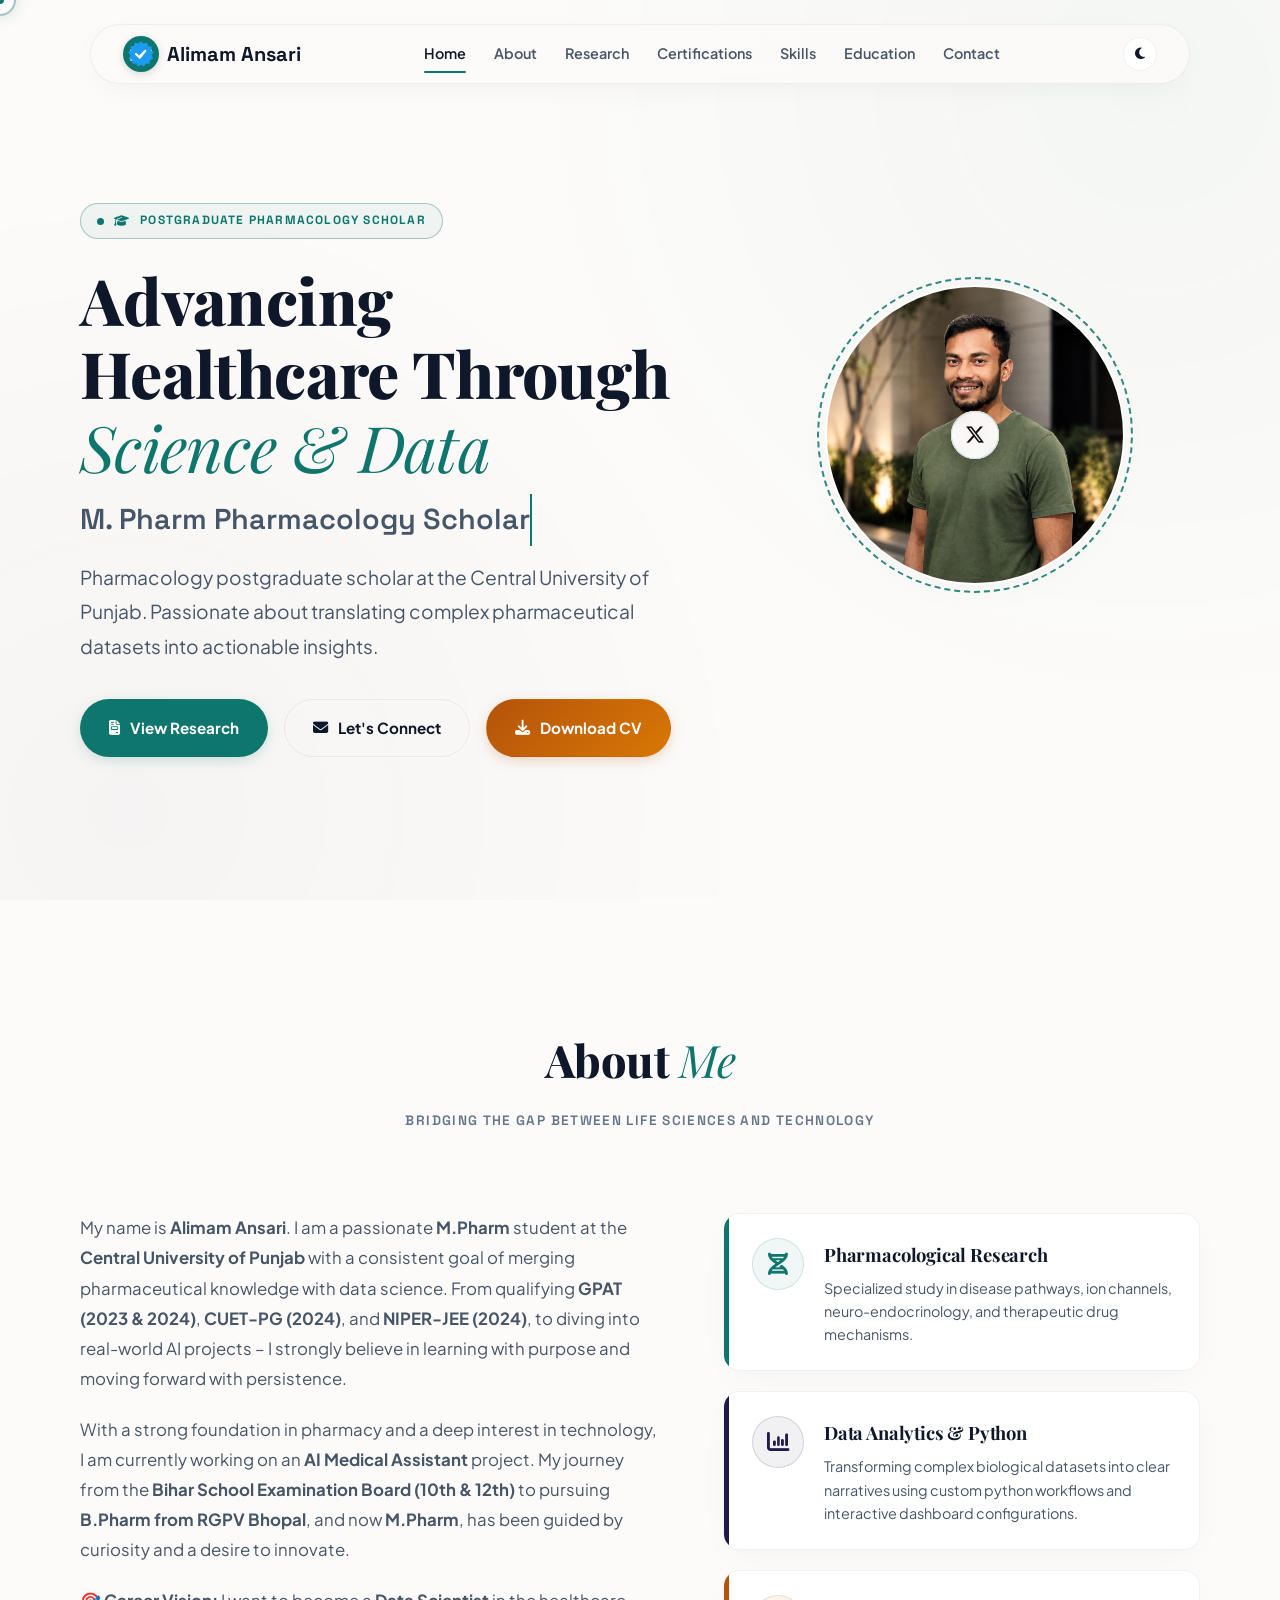
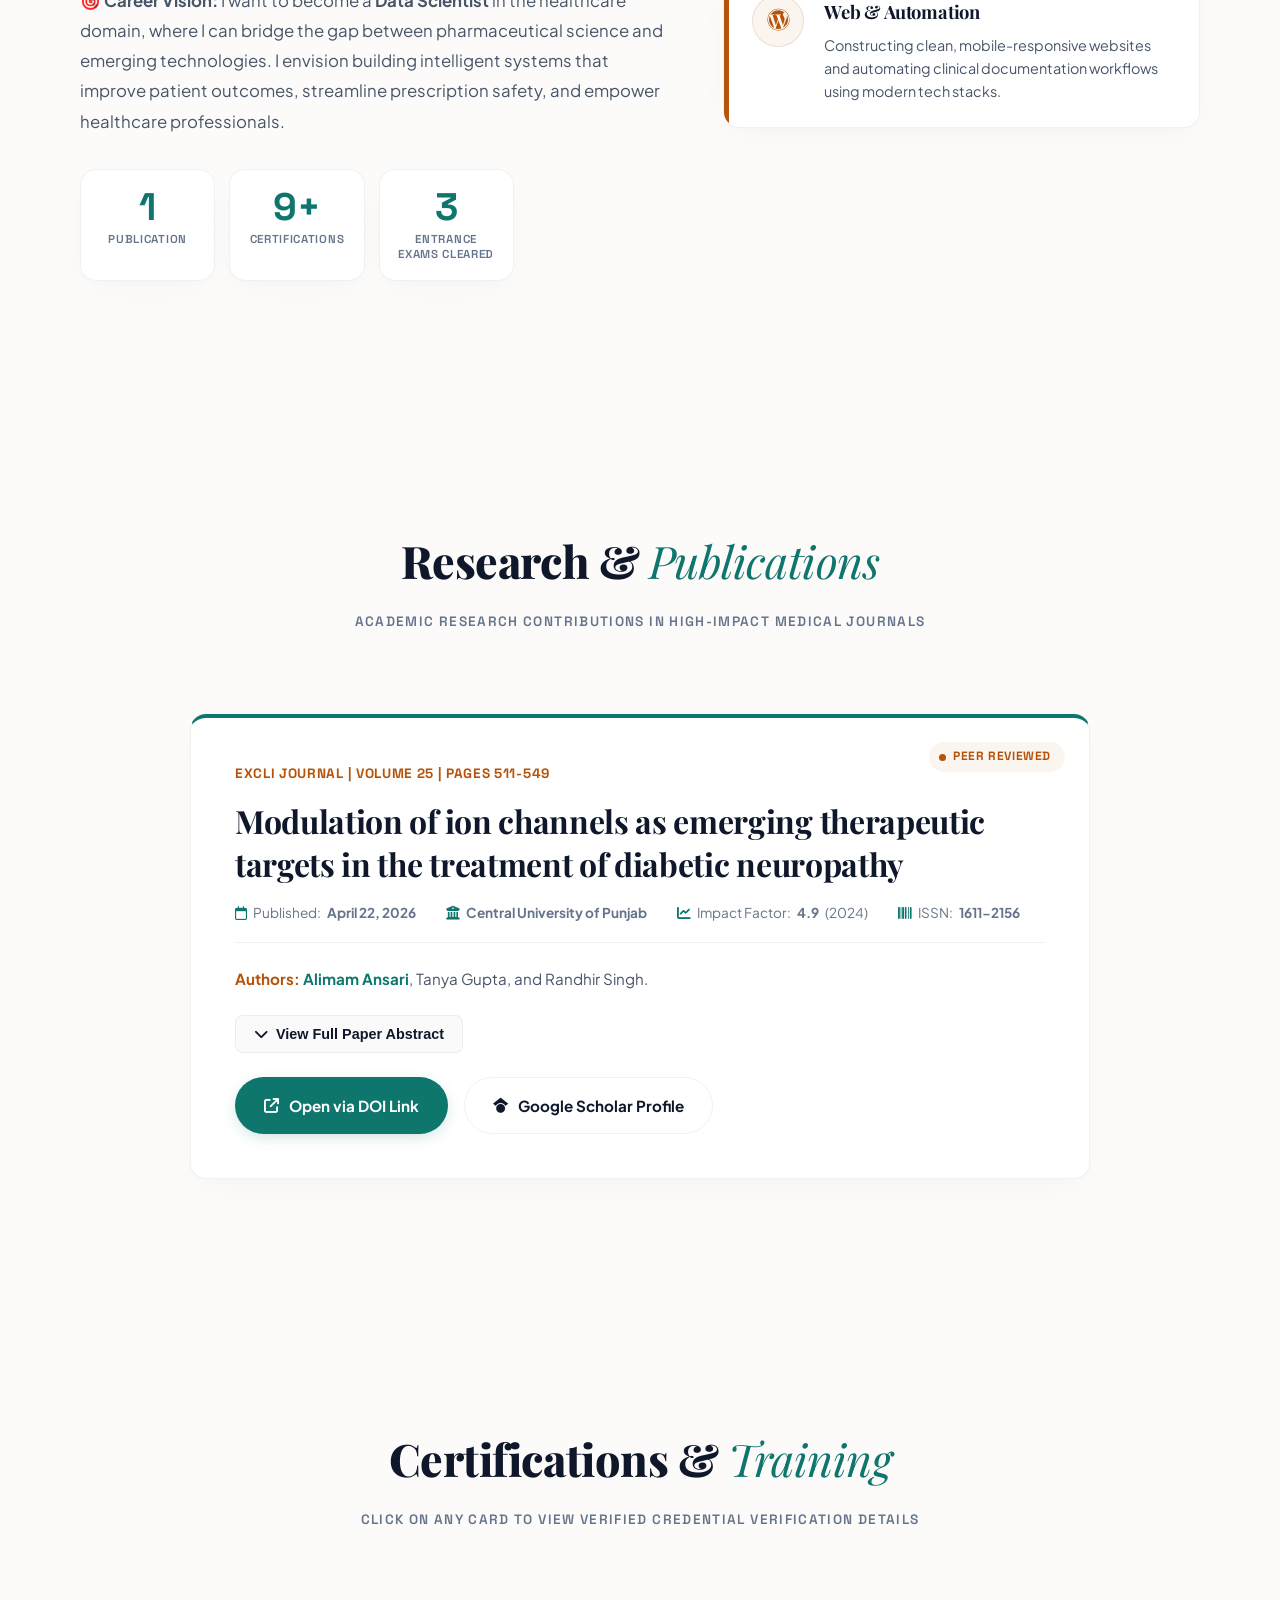
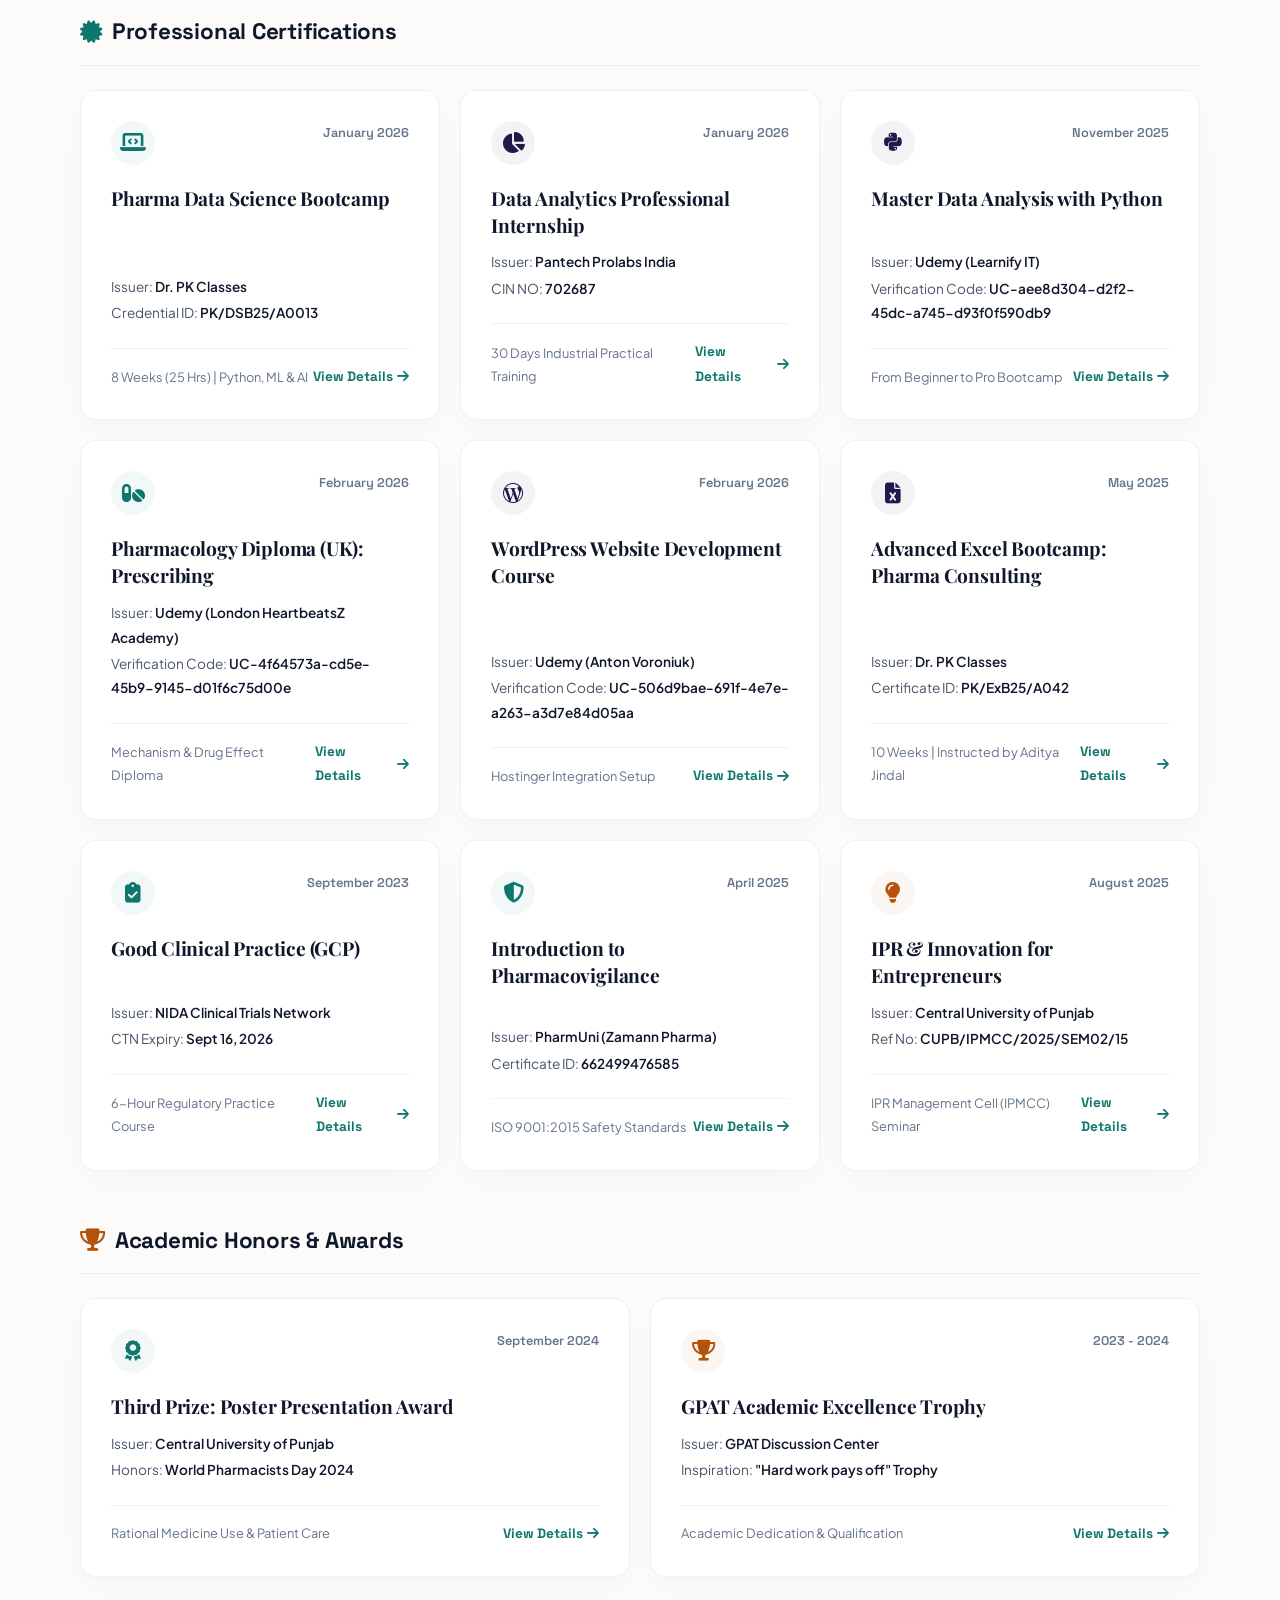
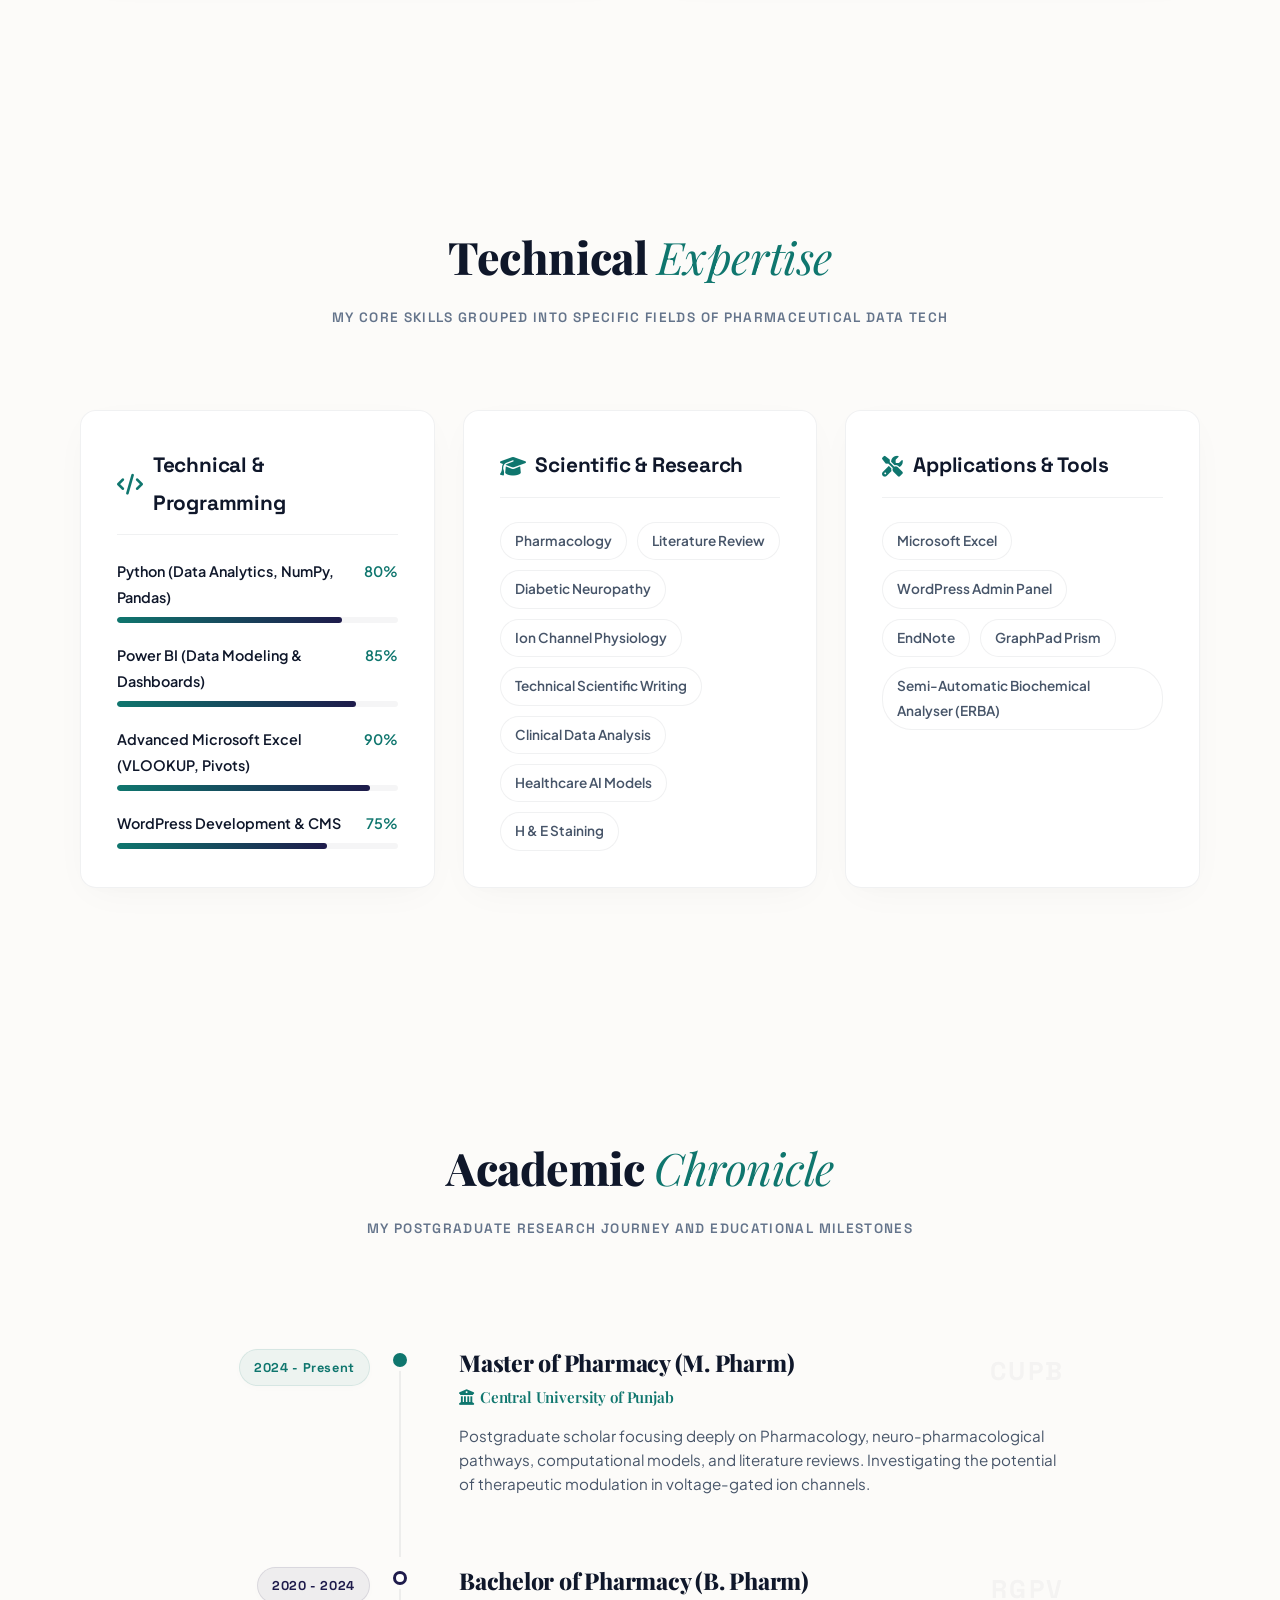
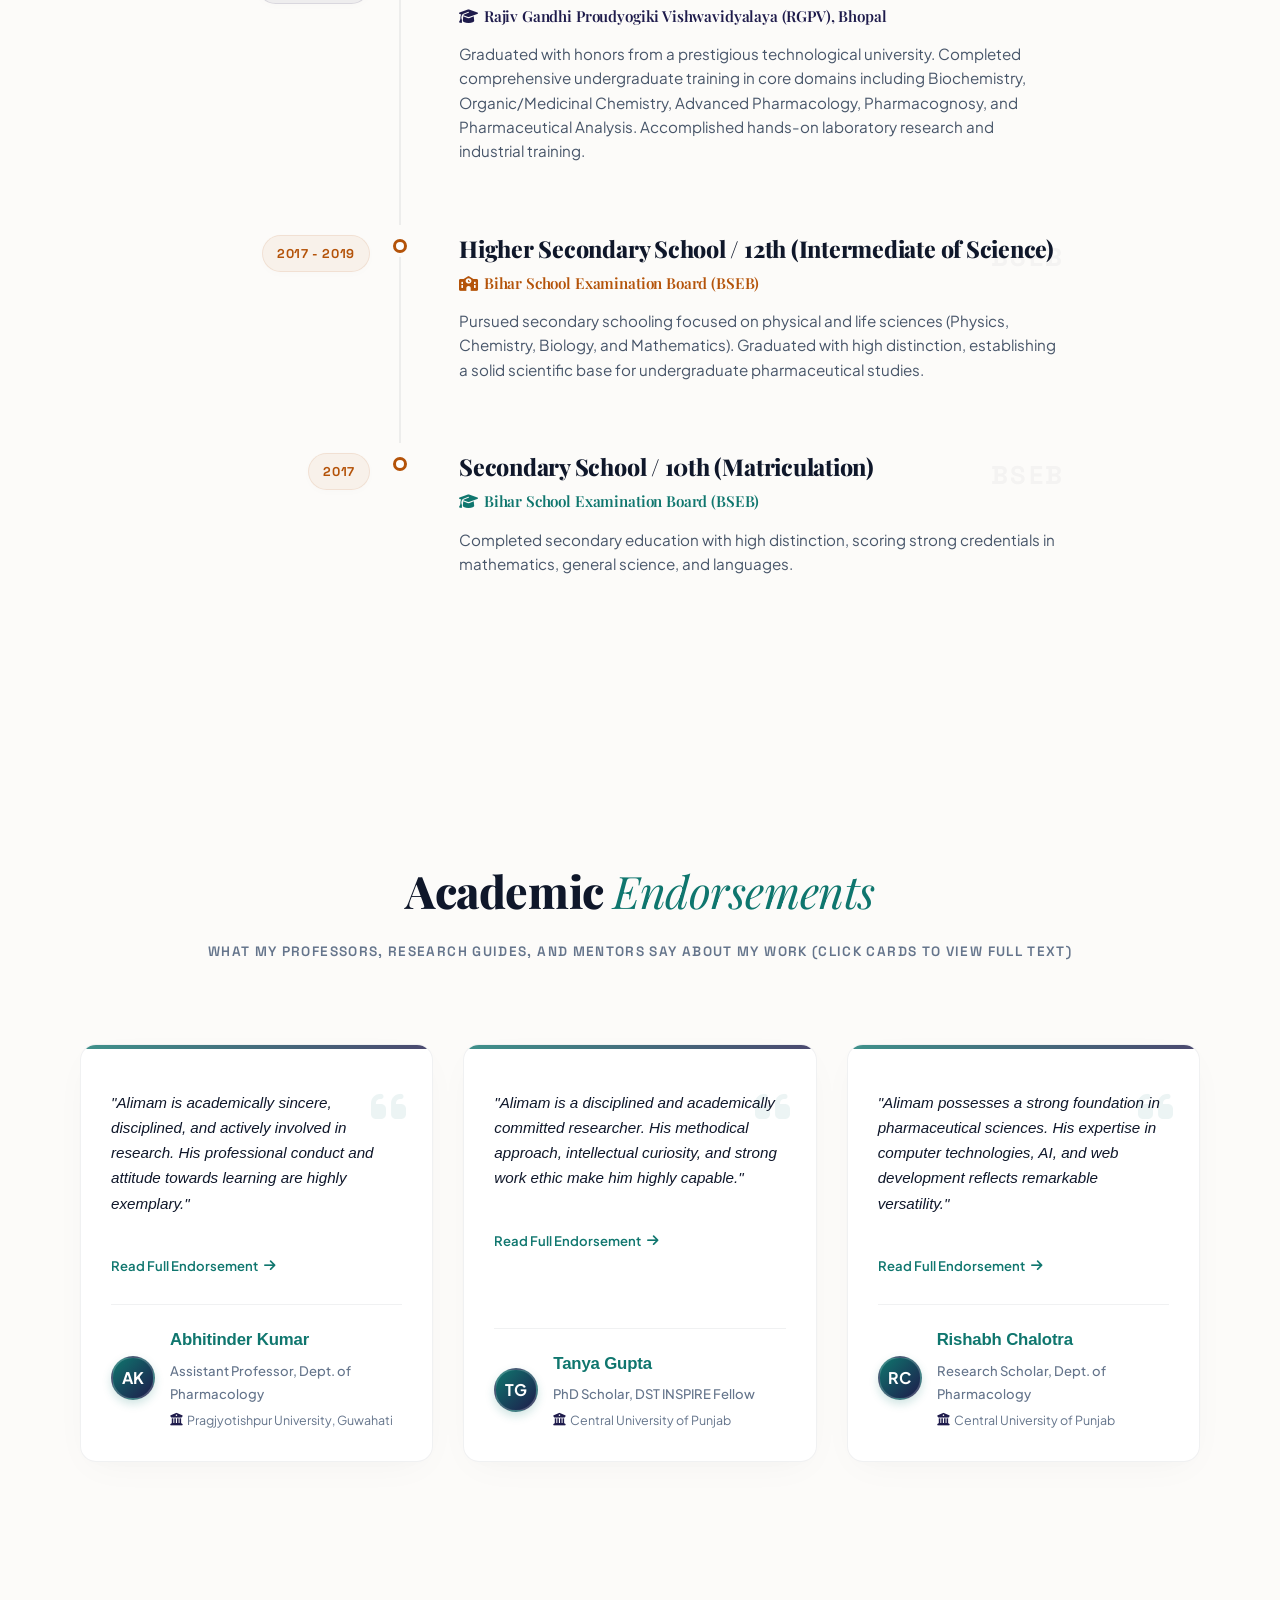
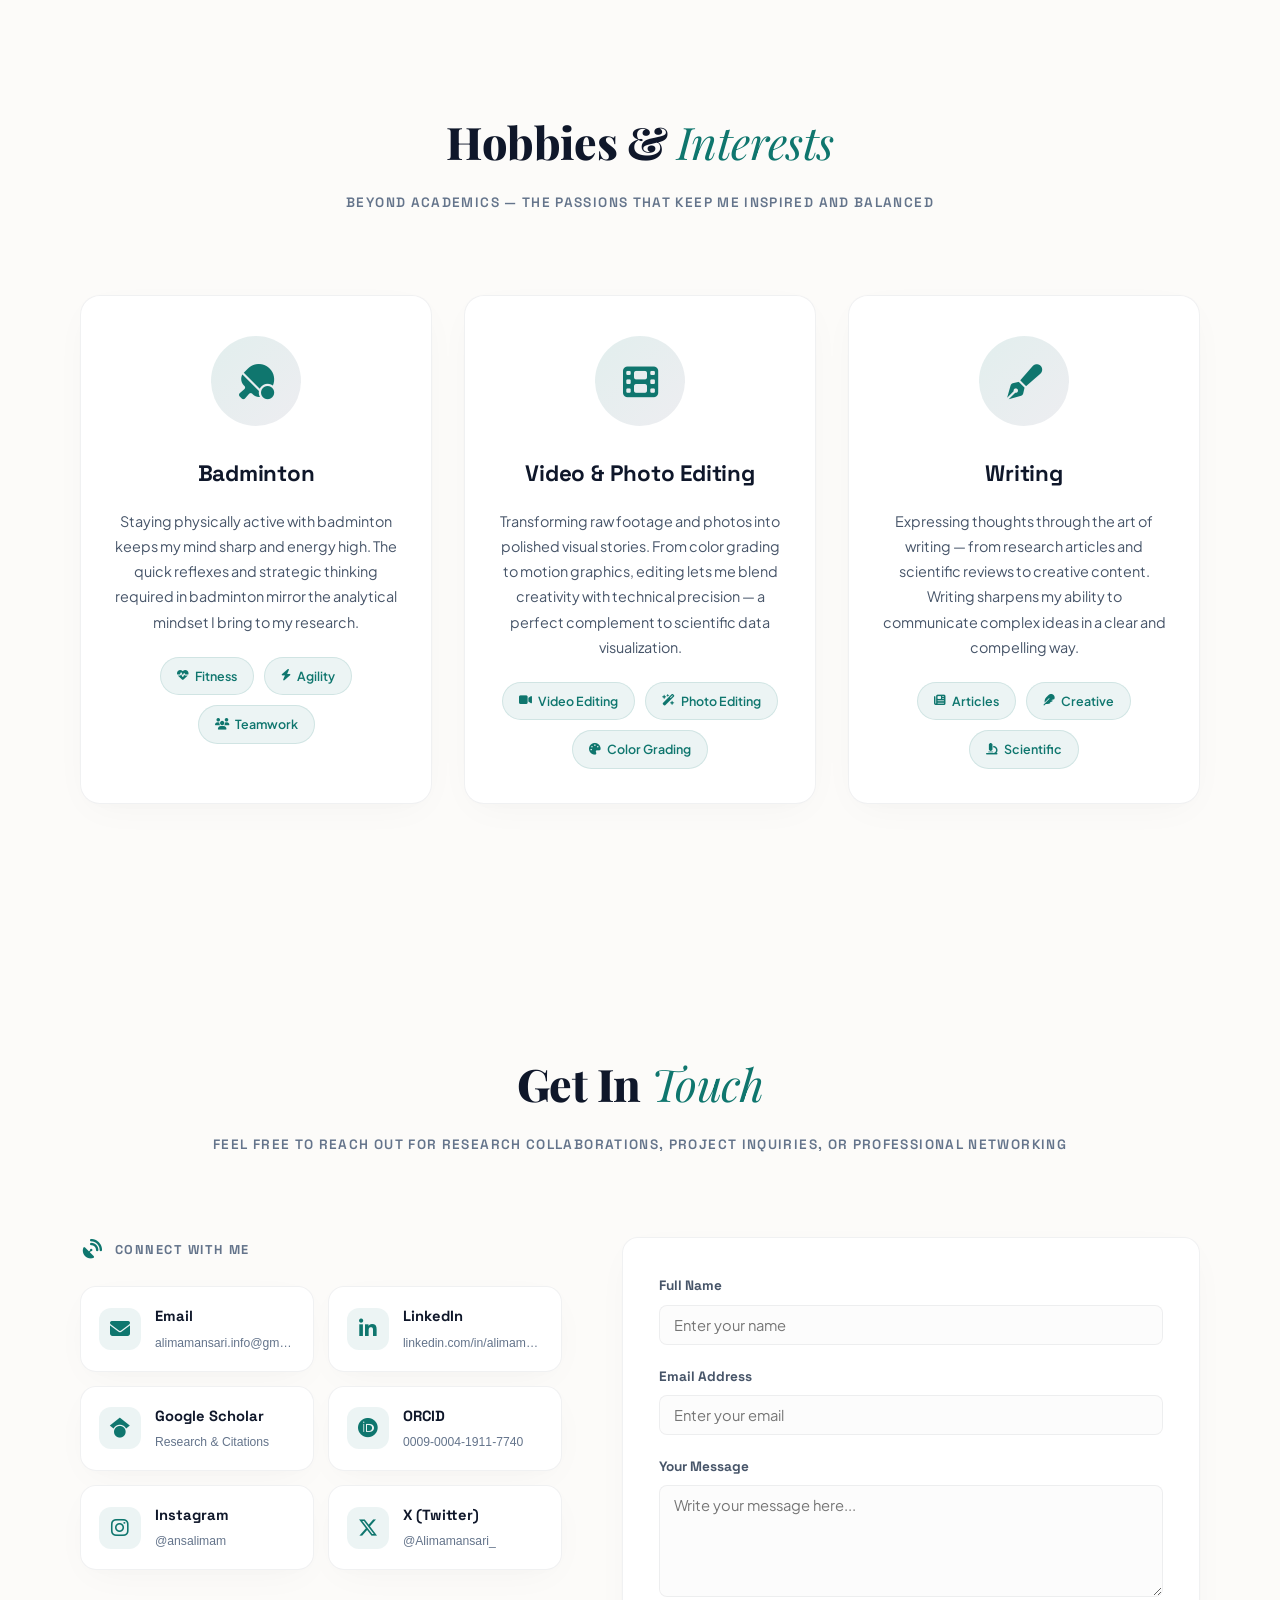
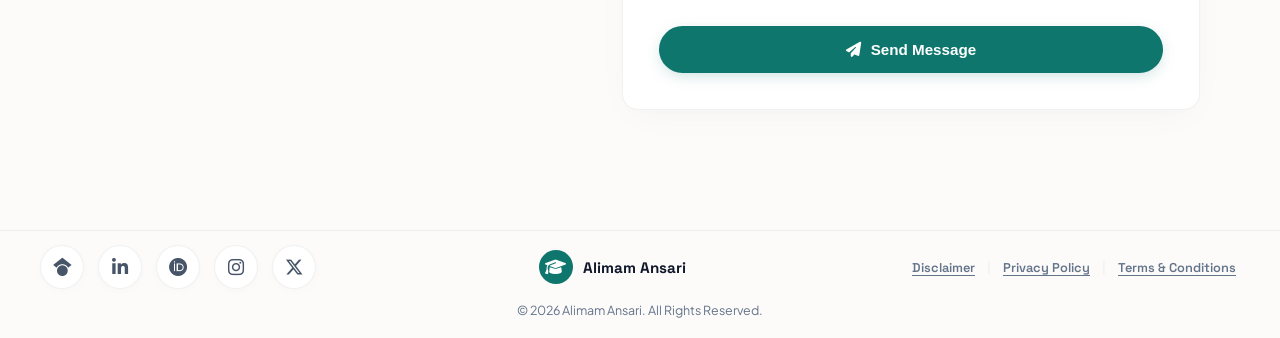
==== commit 9a17b2c7: "Smoothly dissolve light-blue background circle as Verified Tick lands for a pure clean badge" ====
--- a/index.html
+++ b/index.html
@@ -65,7 +65,7 @@
     <!-- Font Awesome Icons -->
     <link rel="stylesheet" href="https://cdnjs.cloudflare.com/ajax/libs/font-awesome/6.5.2/css/all.min.css">
     <!-- Custom CSS Styling -->
-    <link rel="stylesheet" href="styles.css?v=1.1.4">
+    <link rel="stylesheet" href="styles.css?v=1.1.5">
 </head>
 <body>
 
--- a/styles.css
+++ b/styles.css
@@ -3313,9 +3313,8 @@
 
 /* BACK: Verified Tick Badge */
 .flipper-back {
-    background: rgba(29, 155, 240, 0.15);
-    border: 1.5px solid rgba(29, 155, 240, 0.4);
-    box-shadow: 0 2px 10px rgba(29, 155, 240, 0.25);
+    background: transparent;
+    border: 1.5px solid transparent;
     overflow: hidden;
     animation: flipBackAnim 7s cubic-bezier(0.4, 0, 0.2, 1) infinite;
 }
@@ -3386,46 +3385,67 @@
         transform: scale(1) rotateY(-90deg);
         opacity: 0;
         z-index: 1;
+        background: rgba(29, 155, 240, 0.22);
+        border-color: rgba(29, 155, 240, 0.4);
+        box-shadow: 0 0 12px rgba(29, 155, 240, 0.3);
         filter: none;
     }
     47.1% {
-        /* Emerge from edge */
+        /* Emerge from edge with initial blue circle */
         transform: scale(1.05) rotateY(-90deg);
         opacity: 1;
         z-index: 2;
+        background: rgba(29, 155, 240, 0.22);
+        border-color: rgba(29, 155, 240, 0.4);
+        box-shadow: 0 0 12px rgba(29, 155, 240, 0.3);
         filter: none;
     }
-    53% {
-        /* Land facing forward */
+    52% {
+        /* Lands facing forward */
         transform: scale(1.12) rotateY(0deg);
         opacity: 1;
         z-index: 2;
-        filter: brightness(1.2) drop-shadow(0 0 12px rgba(29, 155, 240, 0.95));
-    }
-    56% {
+        background: rgba(29, 155, 240, 0.12);
+        border-color: rgba(29, 155, 240, 0.25);
+        box-shadow: 0 0 8px rgba(29, 155, 240, 0.2);
+        filter: brightness(1.15) drop-shadow(0 0 10px rgba(29, 155, 240, 0.8));
+    }
+    57% {
+        /* The light-blue circle background and border smoothly dissolve away! */
         transform: scale(1) rotateY(0deg);
         opacity: 1;
         z-index: 2;
-        filter: drop-shadow(0 0 4px rgba(29, 155, 240, 0.4));
+        background: transparent;
+        border-color: transparent;
+        box-shadow: none;
+        filter: drop-shadow(0 0 3px rgba(29, 155, 240, 0.3));
     }
     87% {
+        /* Remains pure, clean transparent tick without any background circle */
         transform: scale(1) rotateY(0deg);
         opacity: 1;
         z-index: 2;
-        filter: drop-shadow(0 0 4px rgba(29, 155, 240, 0.4));
+        background: transparent;
+        border-color: transparent;
+        box-shadow: none;
+        filter: drop-shadow(0 0 3px rgba(29, 155, 240, 0.3));
     }
     90% {
-        /* Blink / Glow pulse before returning */
+        /* Pulse before returning */
         transform: scale(1.15) rotateY(0deg);
         opacity: 1;
         z-index: 2;
-        filter: brightness(1.3) drop-shadow(0 0 10px rgba(29, 155, 240, 0.85));
+        background: rgba(29, 155, 240, 0.15);
+        border-color: rgba(29, 155, 240, 0.3);
+        box-shadow: 0 0 8px rgba(29, 155, 240, 0.2);
+        filter: brightness(1.25) drop-shadow(0 0 8px rgba(29, 155, 240, 0.7));
     }
     94.9% {
         /* Turn away to edge */
         transform: scale(1.05) rotateY(-90deg);
         opacity: 1;
         z-index: 2;
+        background: rgba(29, 155, 240, 0.2);
         filter: none;
     }
     95%, 100% {
@@ -3433,6 +3453,9 @@
         transform: scale(1) rotateY(-90deg);
         opacity: 0;
         z-index: 1;
+        background: transparent;
+        border-color: transparent;
+        box-shadow: none;
         filter: none;
     }
 }
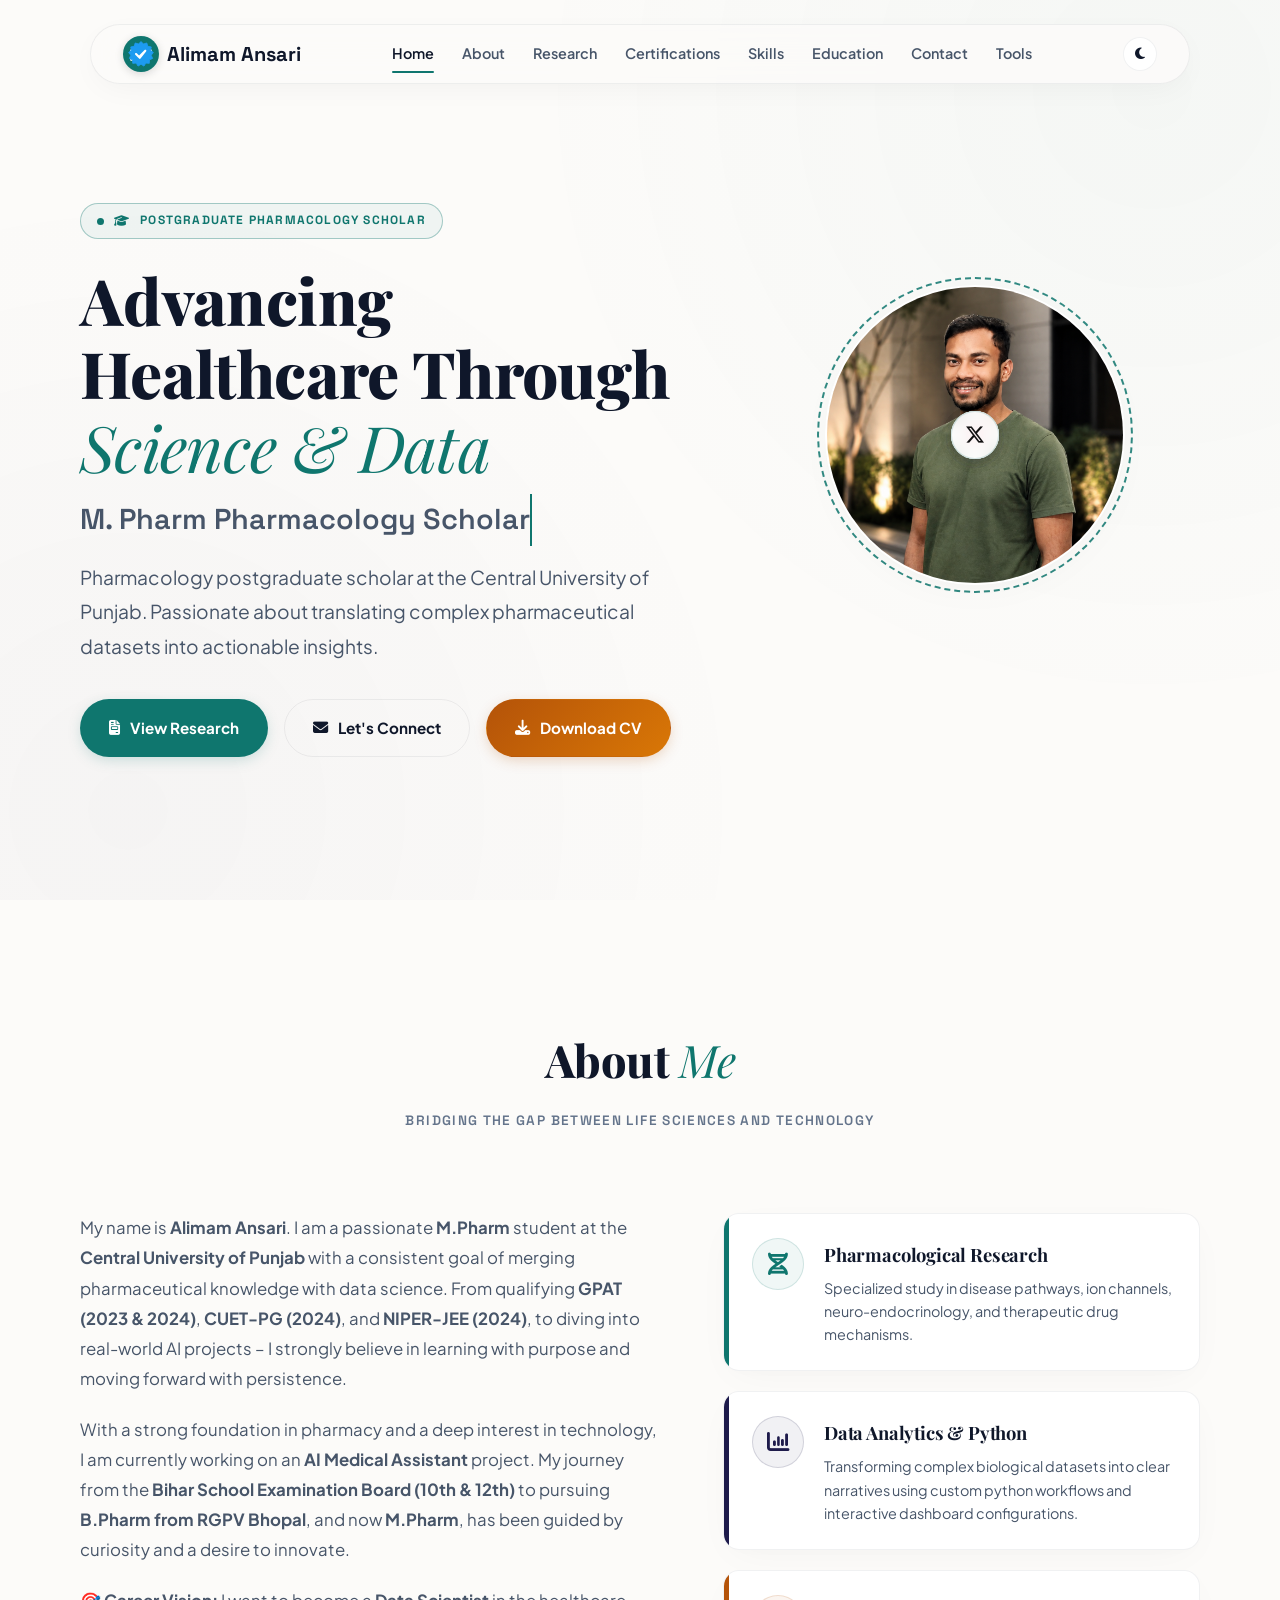
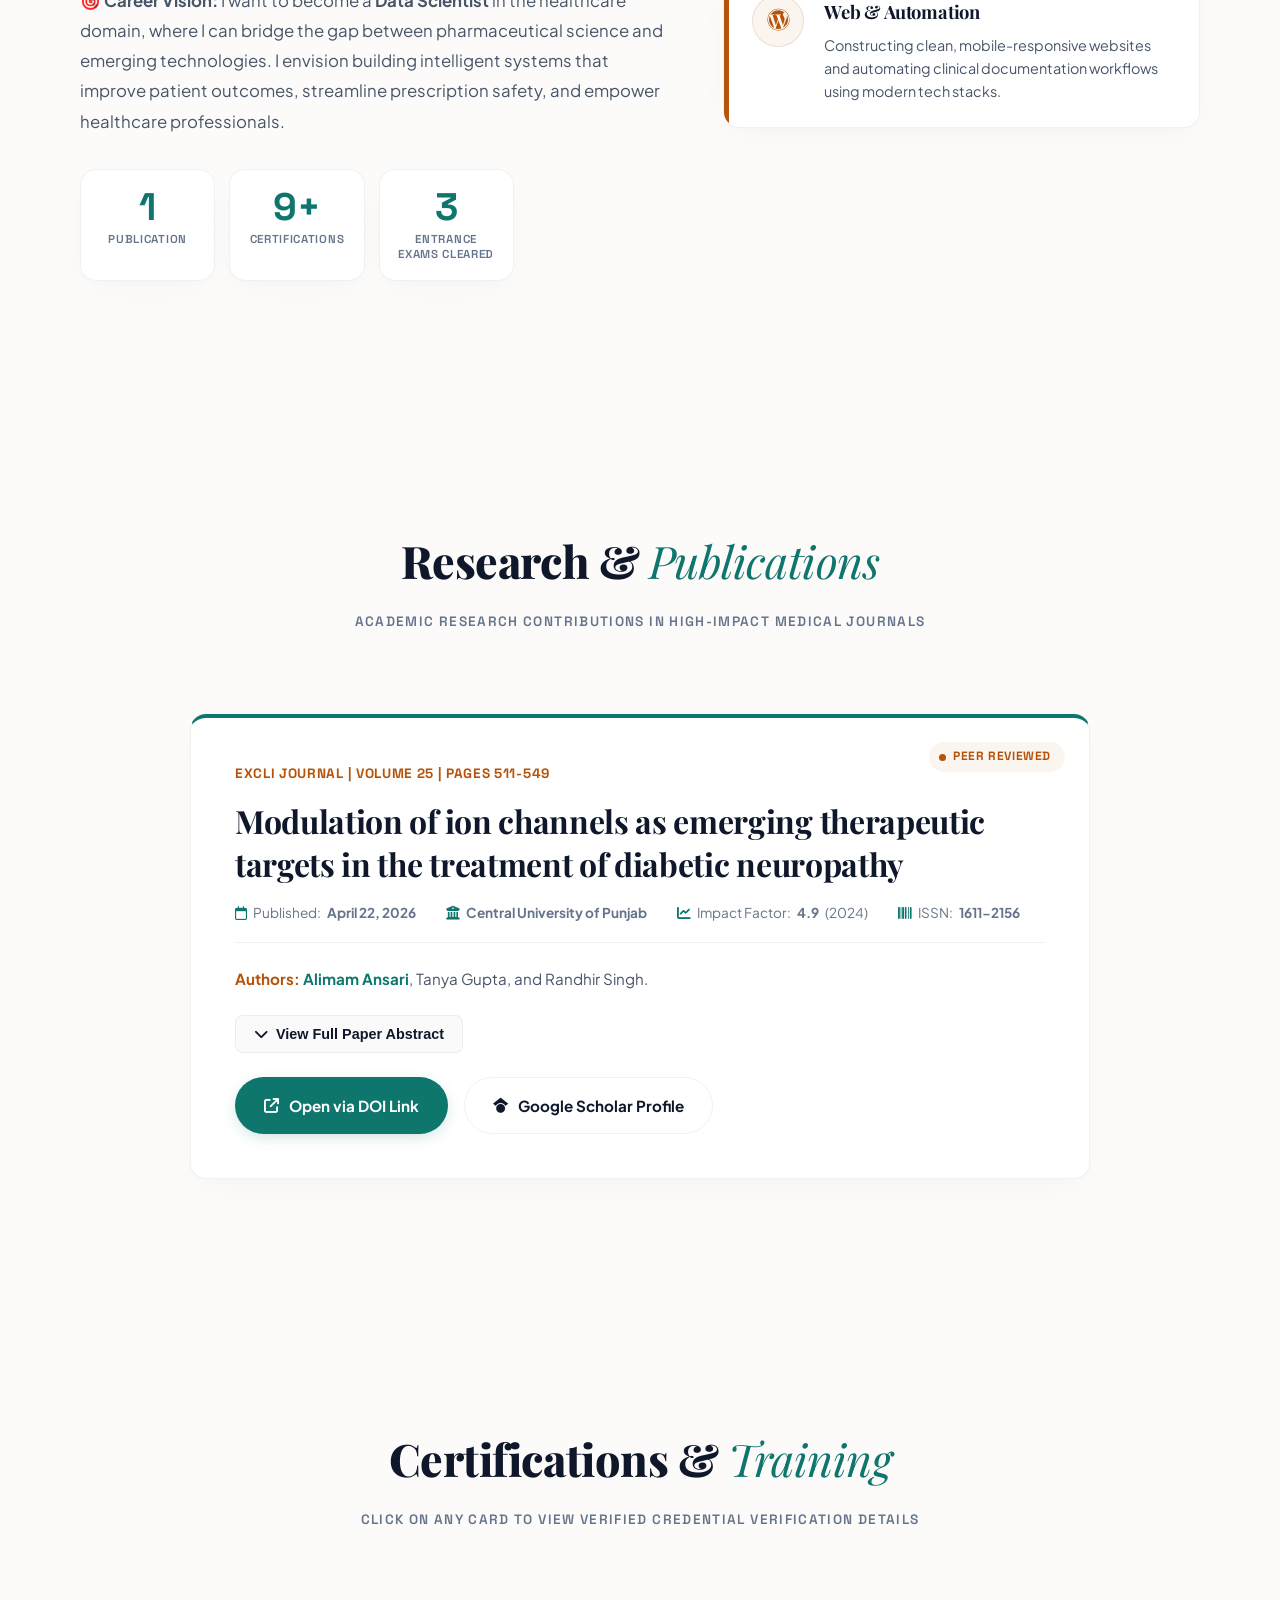
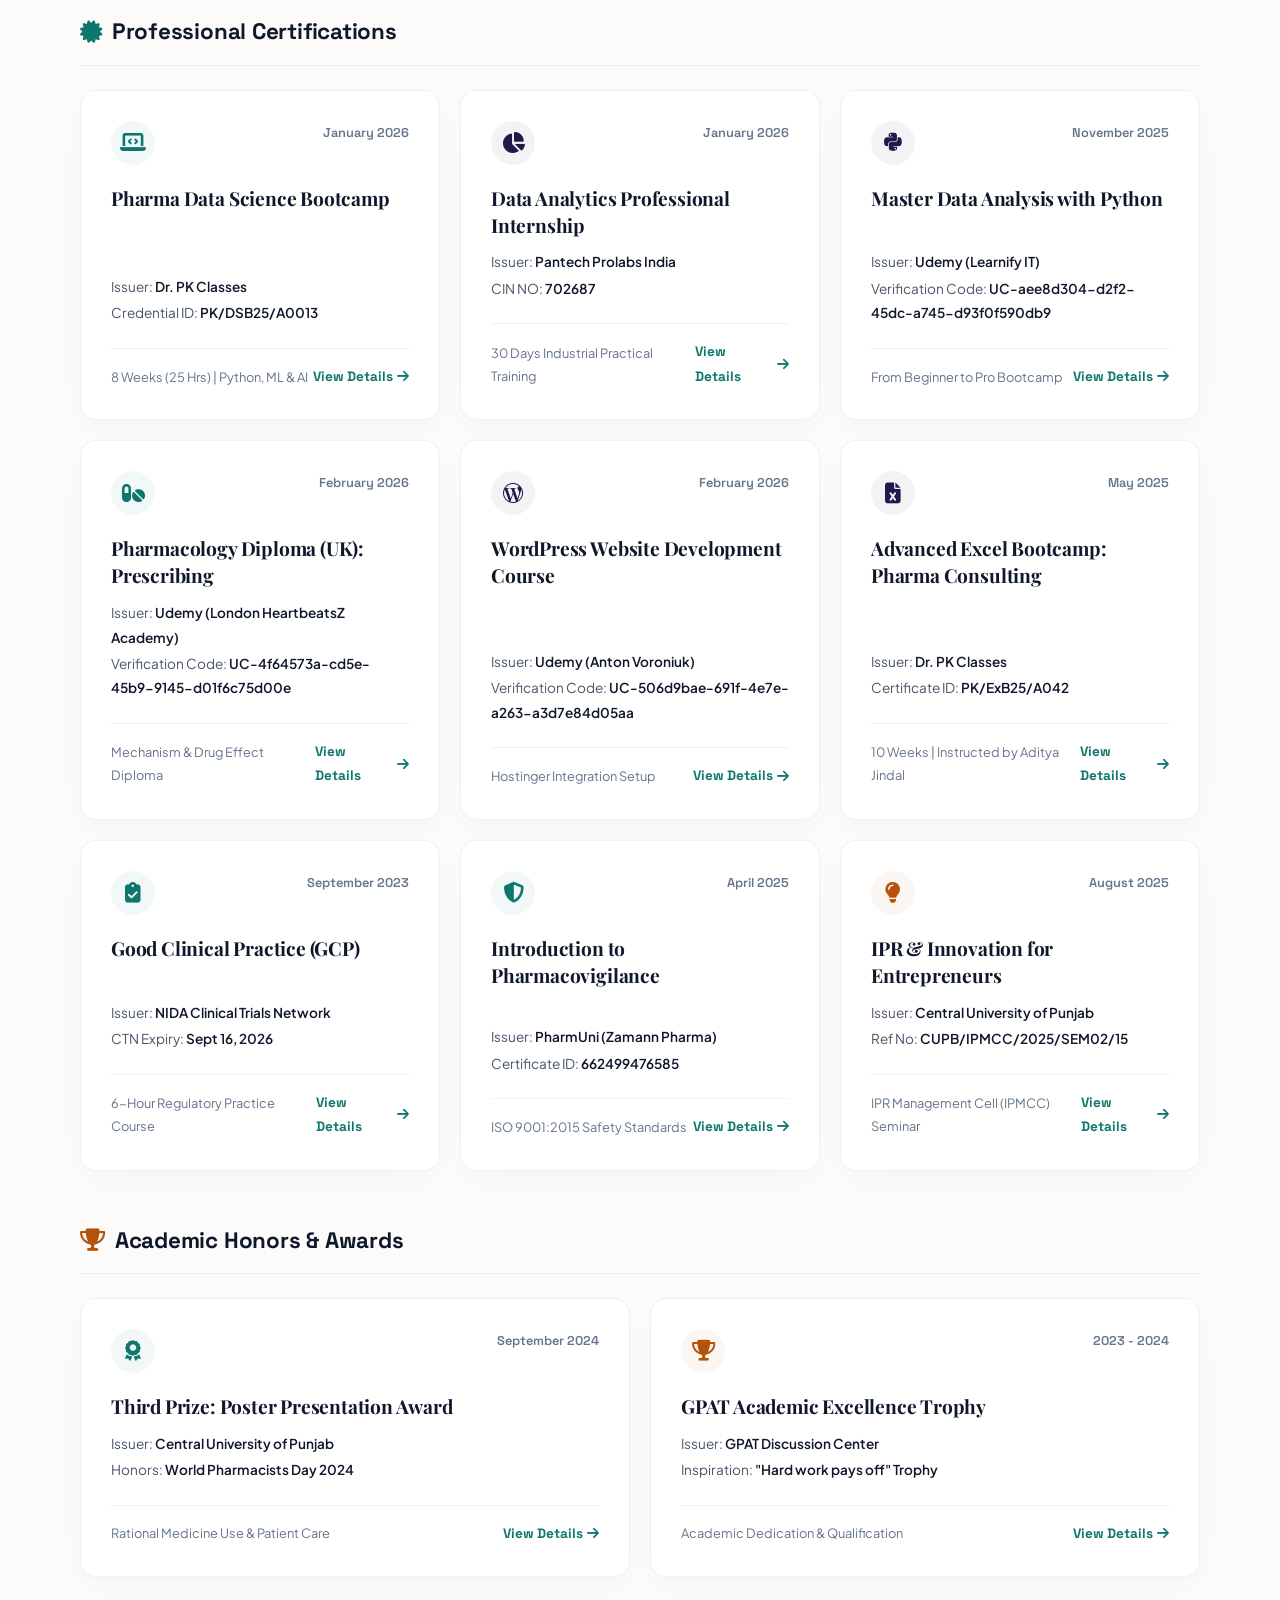
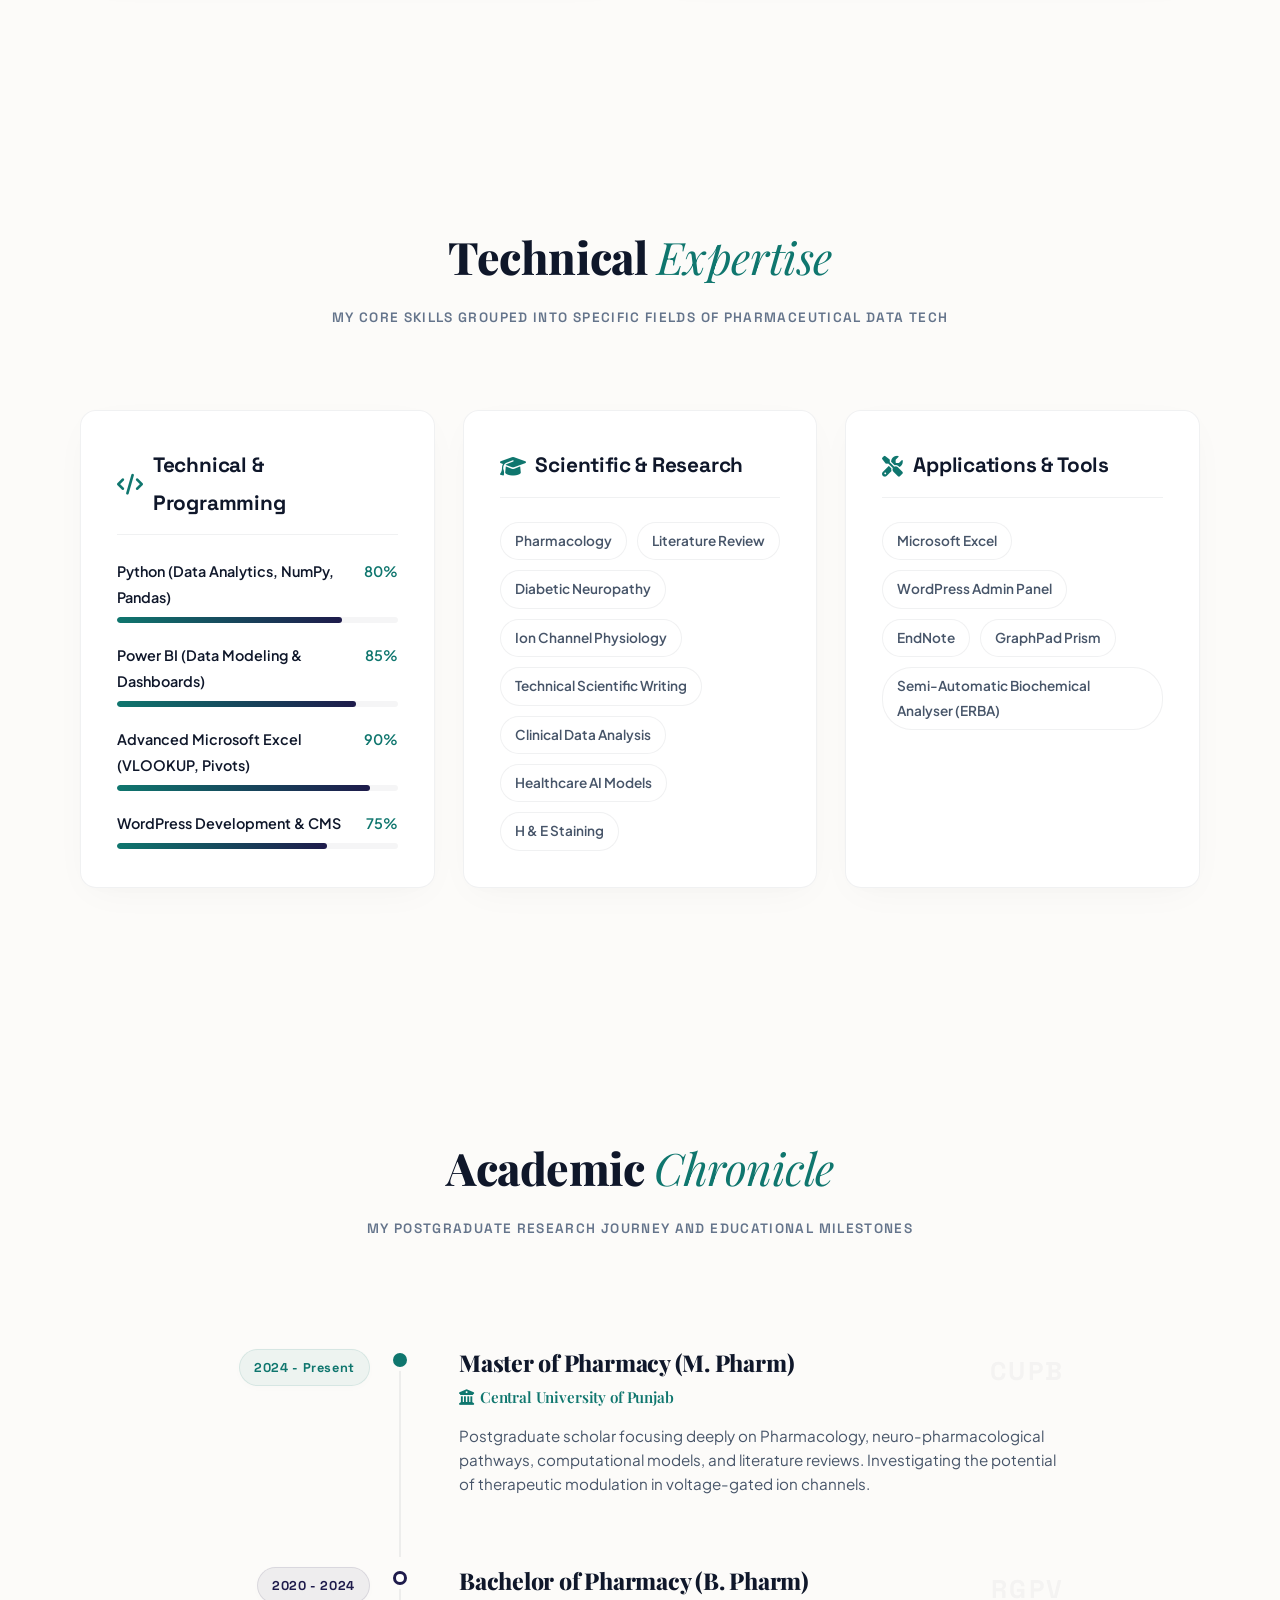
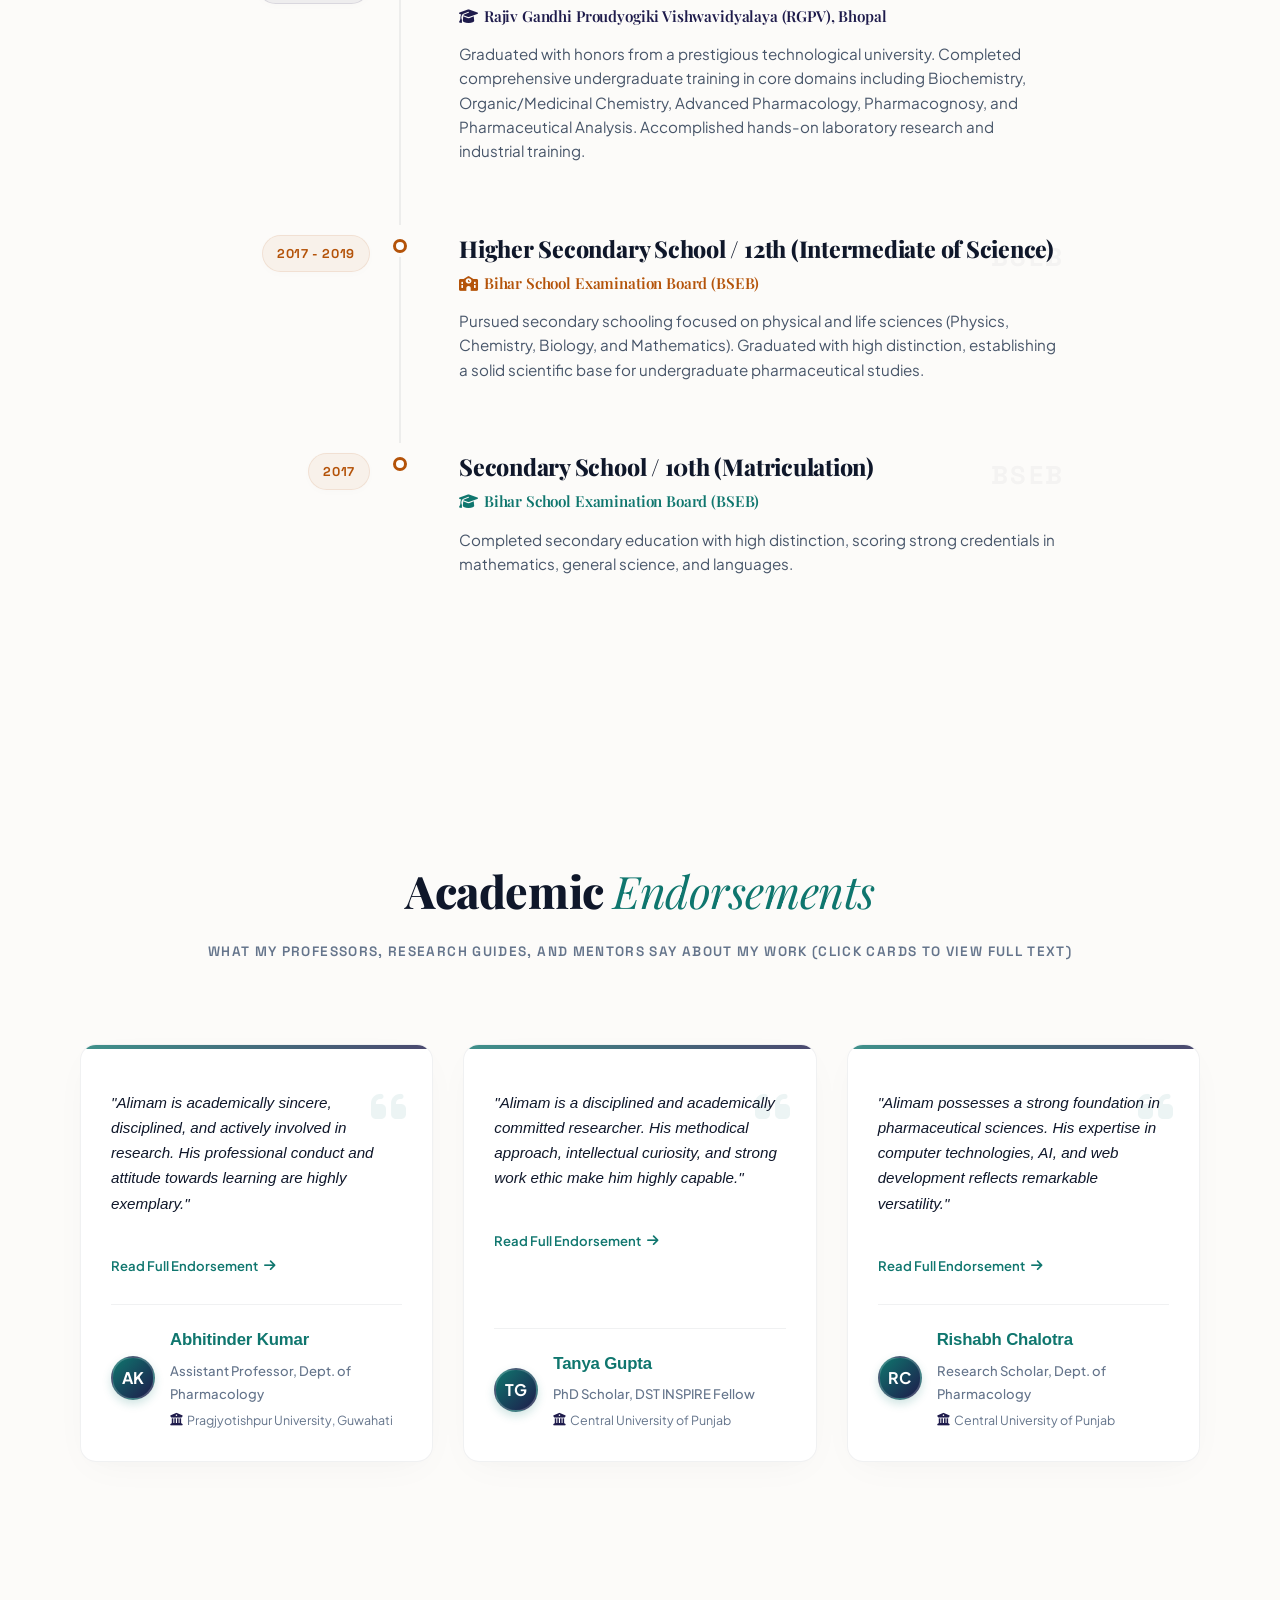
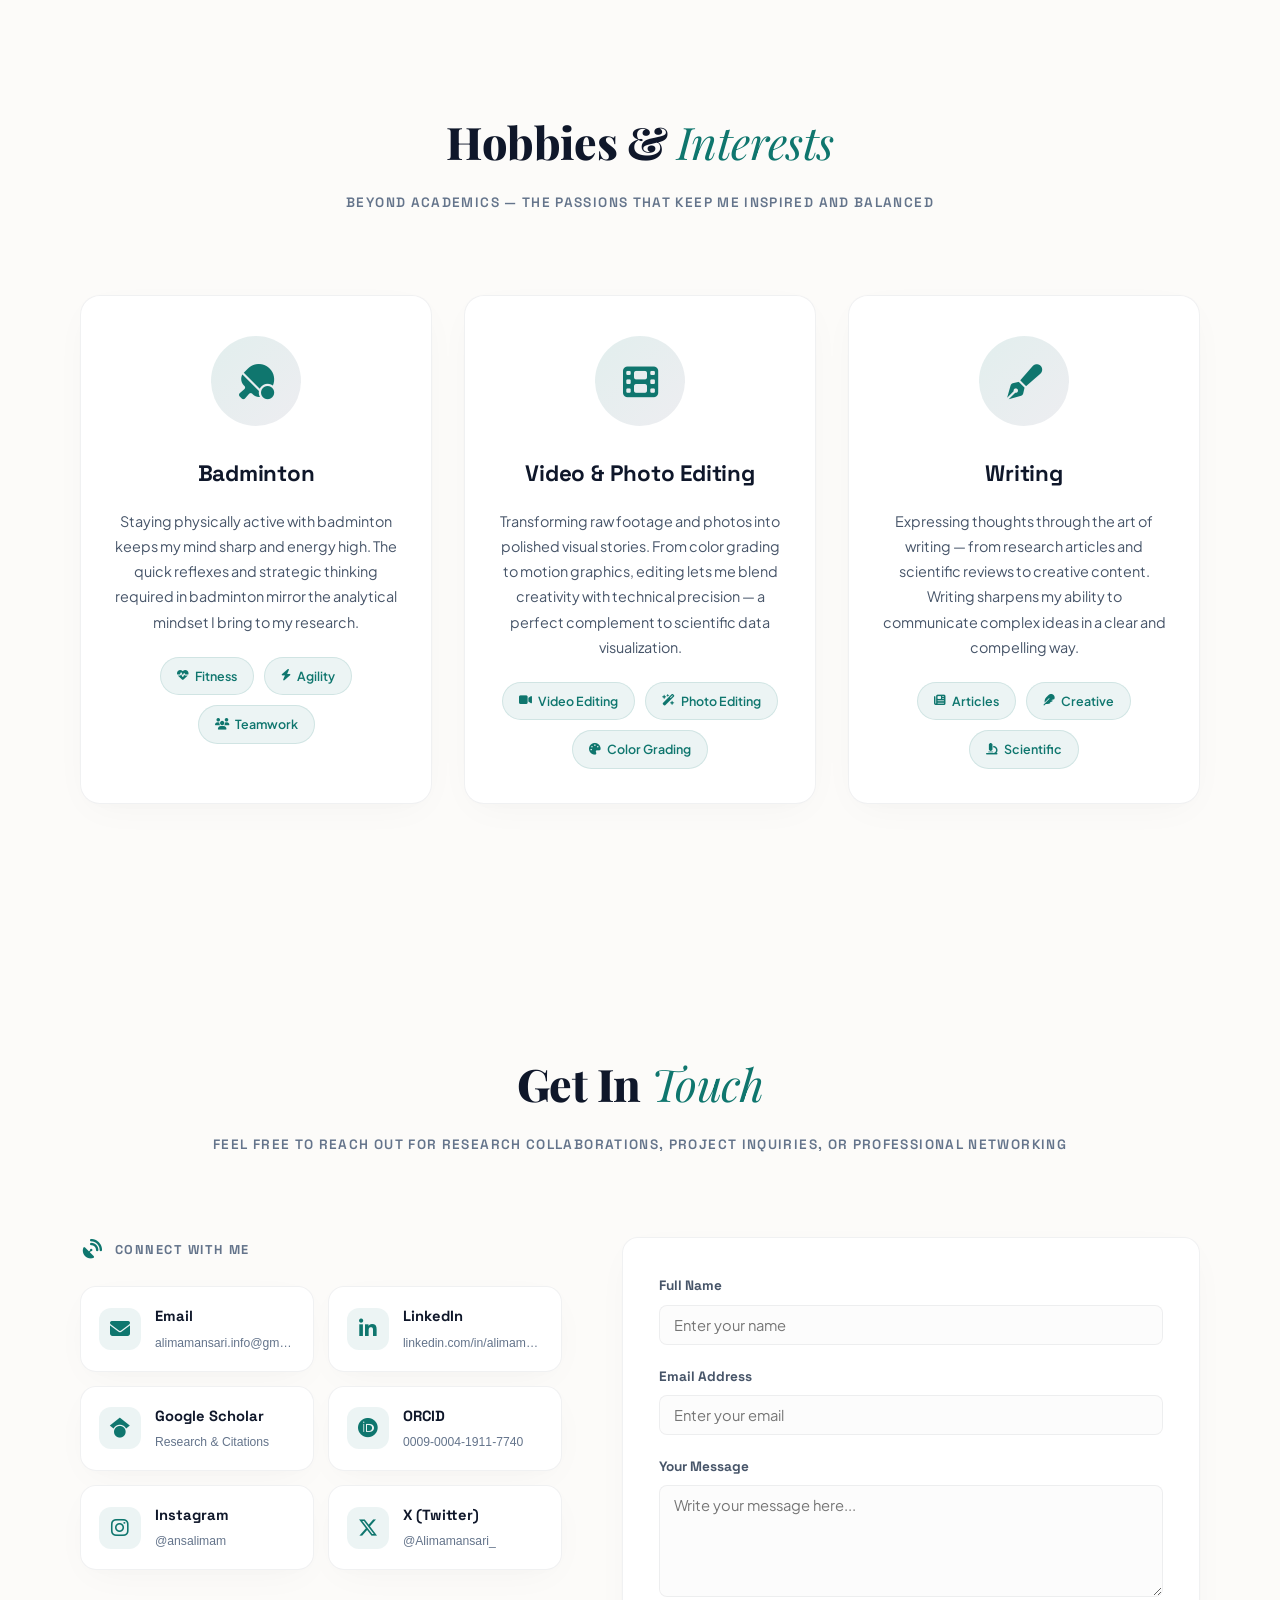
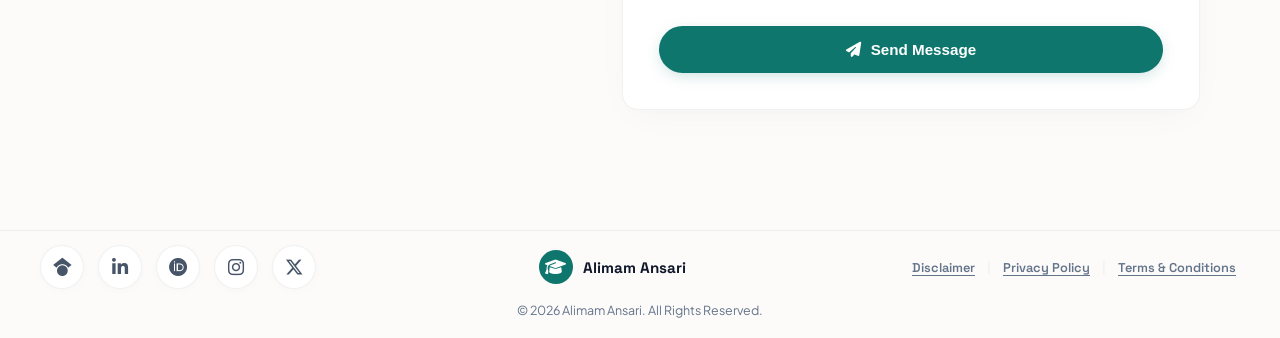
==== commit c0e66e3a: "Add Tools link to main navbar menu" ====
--- a/index.html
+++ b/index.html
@@ -109,6 +109,7 @@
             <a href="#skills" class="nav-link">Skills</a>
             <a href="#education" class="nav-link">Education</a>
             <a href="#contact" class="nav-link">Contact</a>
+            <a href="tools.html" class="nav-link">Tools</a>
         </nav>
 
         <div style="display: flex; align-items: center; gap: 16px;">
--- a/styles.css
+++ b/styles.css
@@ -393,6 +393,20 @@
     box-shadow: 0 8px 24px -3px rgba(var(--color-accent-rgb), 0.4);
 }
 
+/* Tools Studio Button */
+.btn-tools {
+    background: linear-gradient(135deg, var(--color-primary), var(--color-secondary));
+    color: #ffffff;
+    border-color: transparent;
+    box-shadow: 0 4px 15px -3px rgba(var(--color-primary-rgb), 0.35);
+}
+
+.btn-tools:hover {
+    transform: translateY(-2px);
+    box-shadow: 0 8px 24px -3px rgba(var(--color-primary-rgb), 0.5);
+    color: #ffffff;
+}
+
 /* --- Floating Mono Monogram Header --- */
 .header {
     position: fixed;
